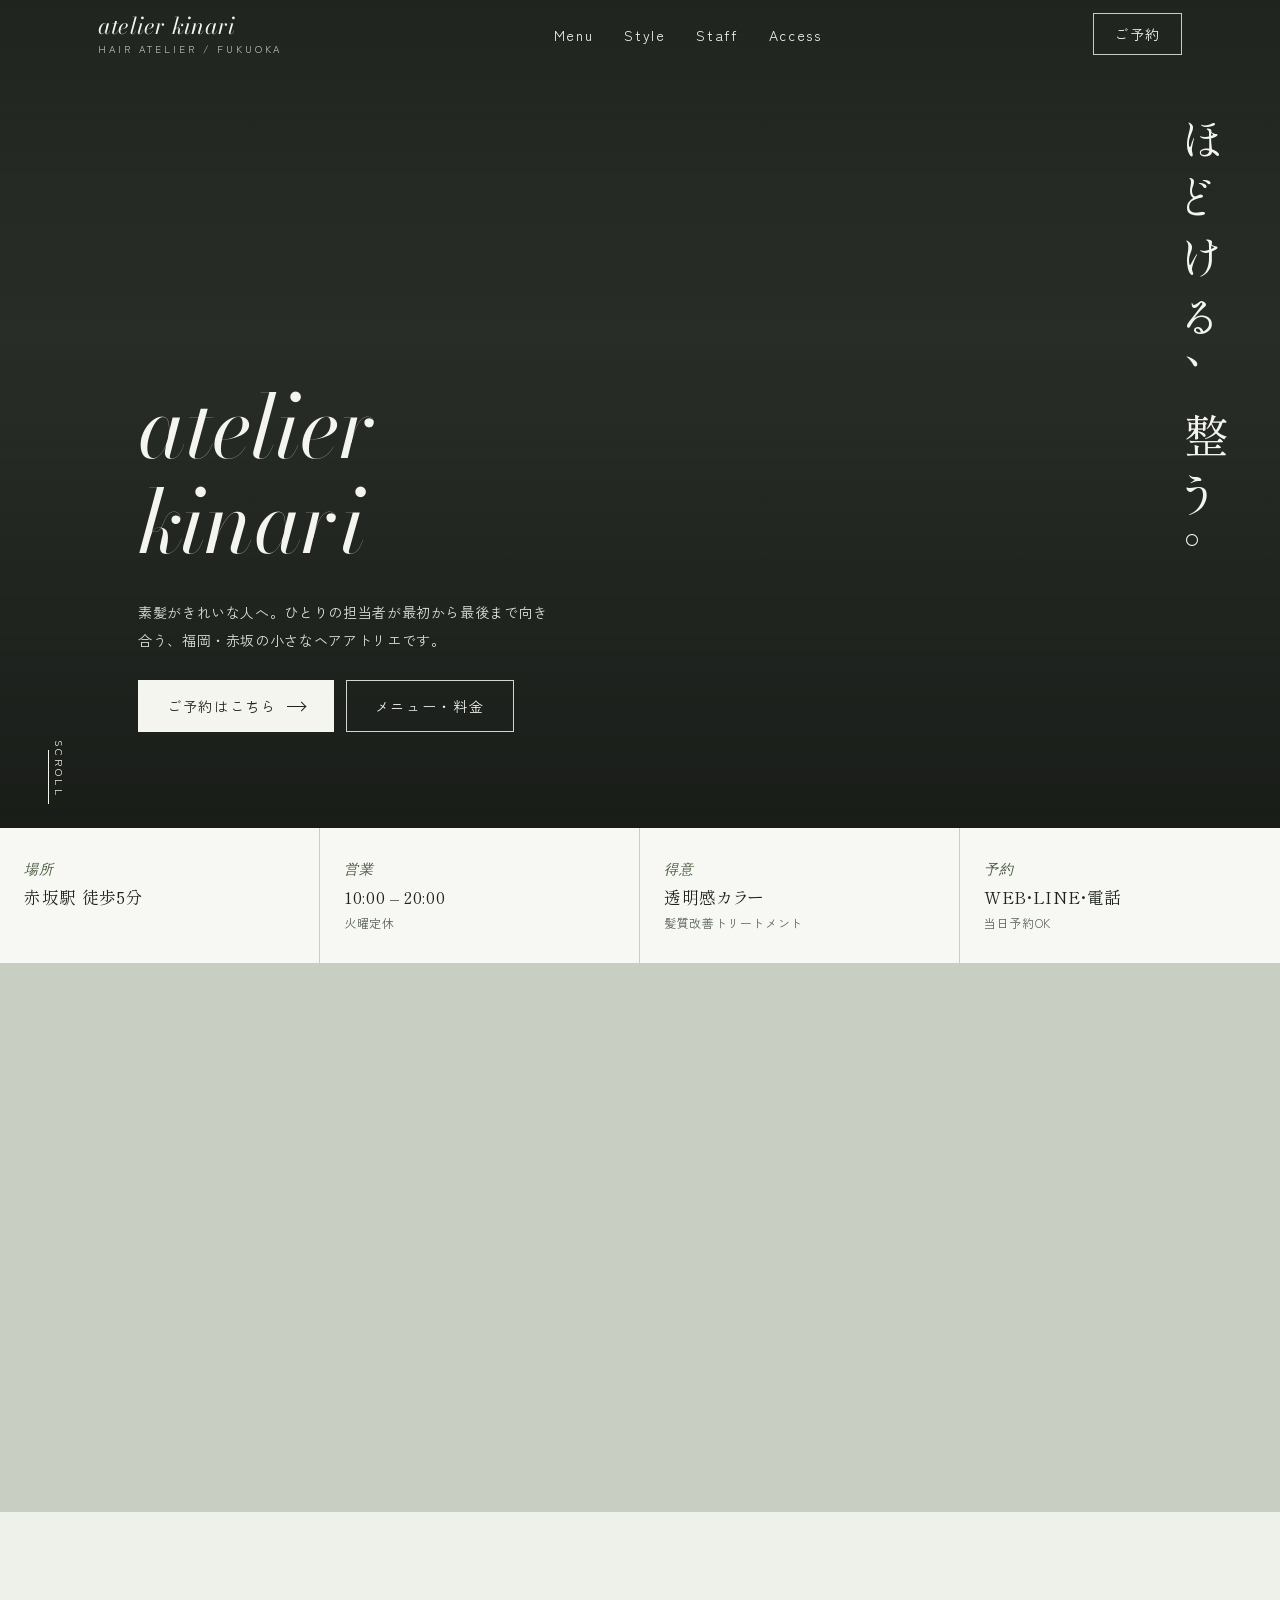
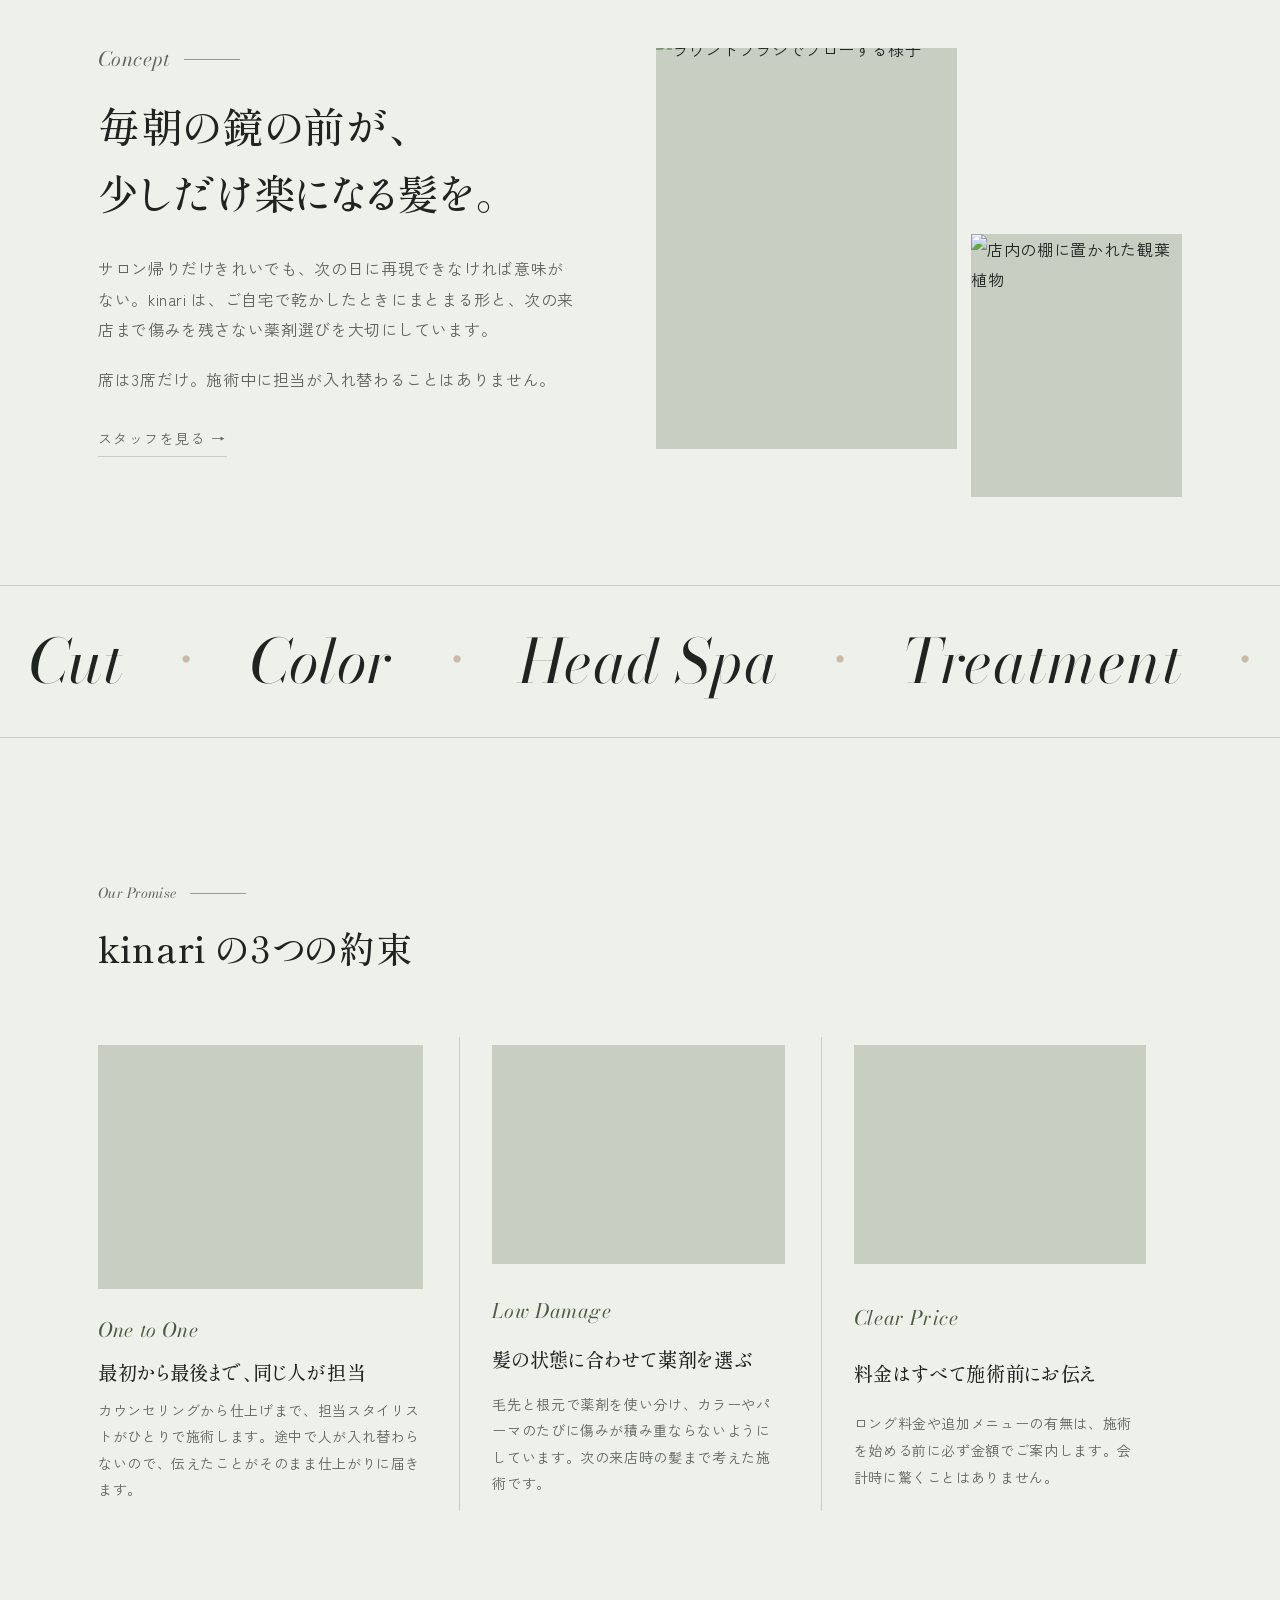
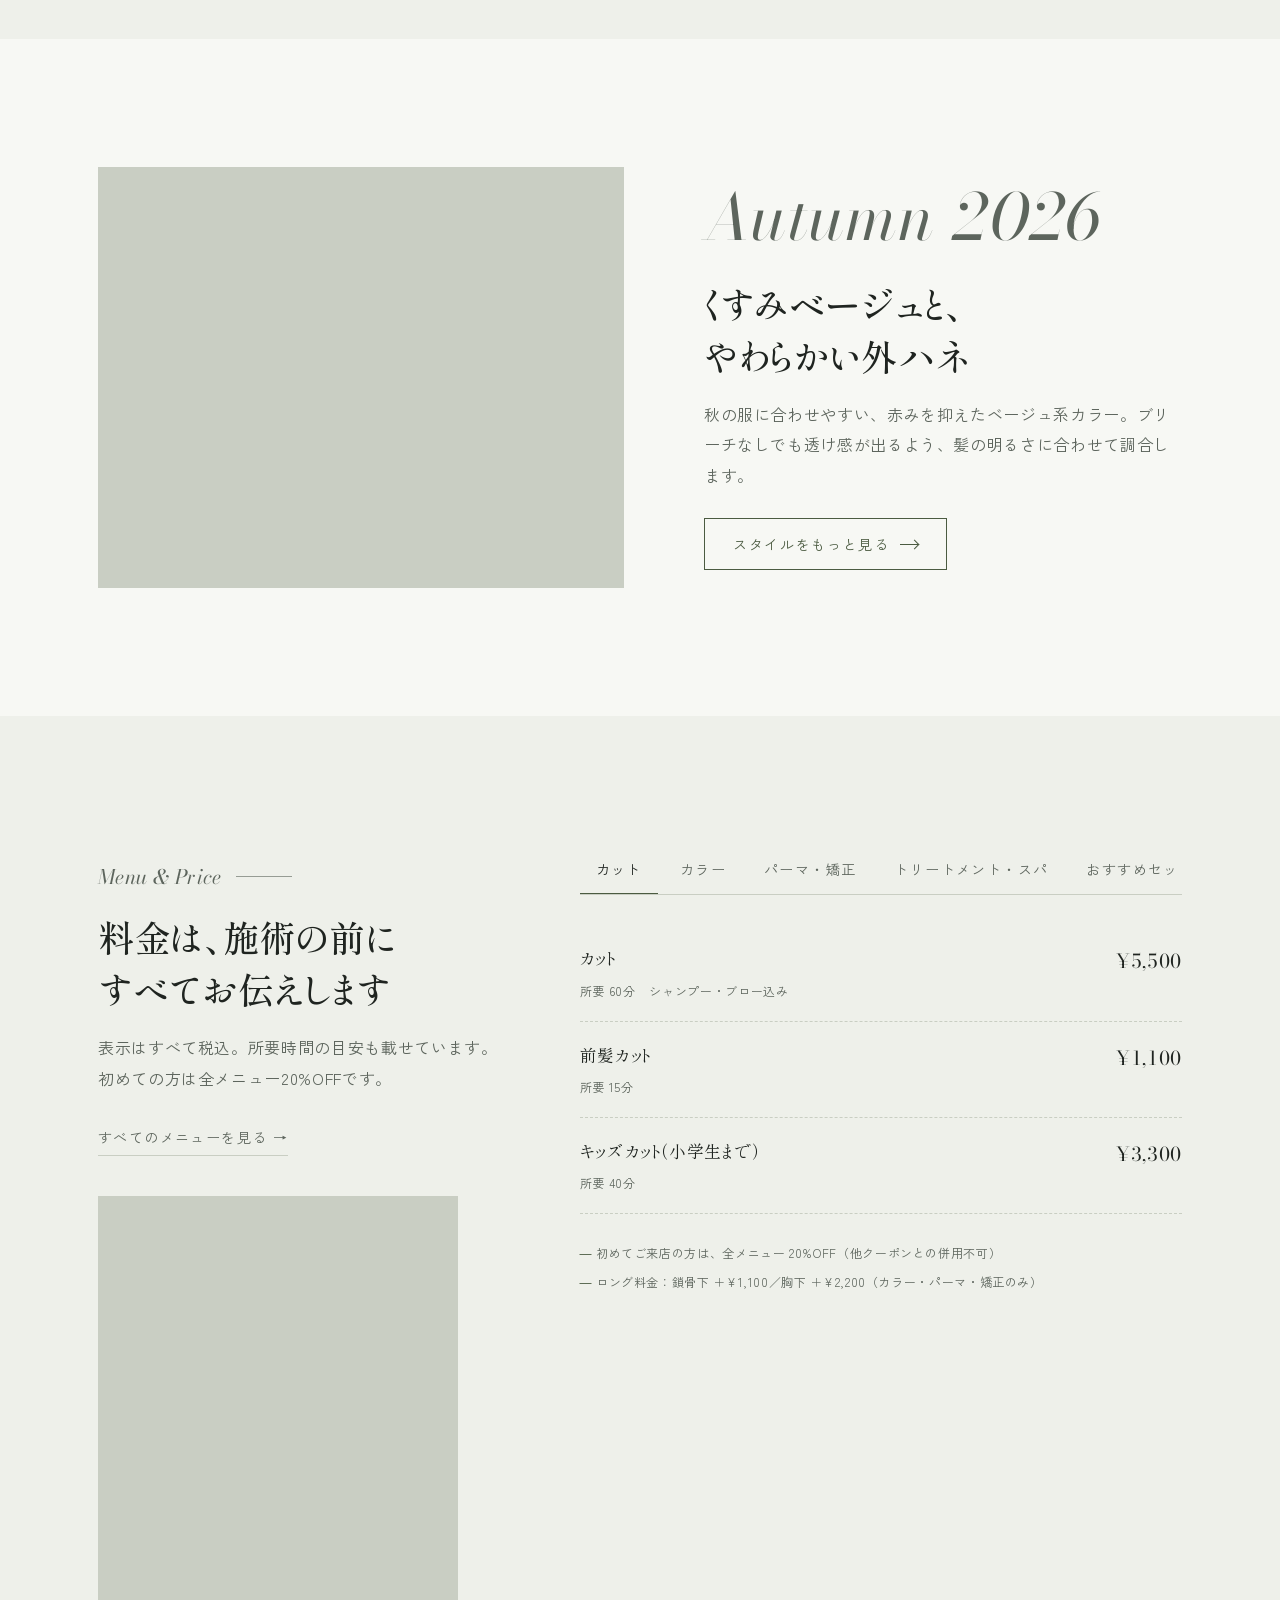
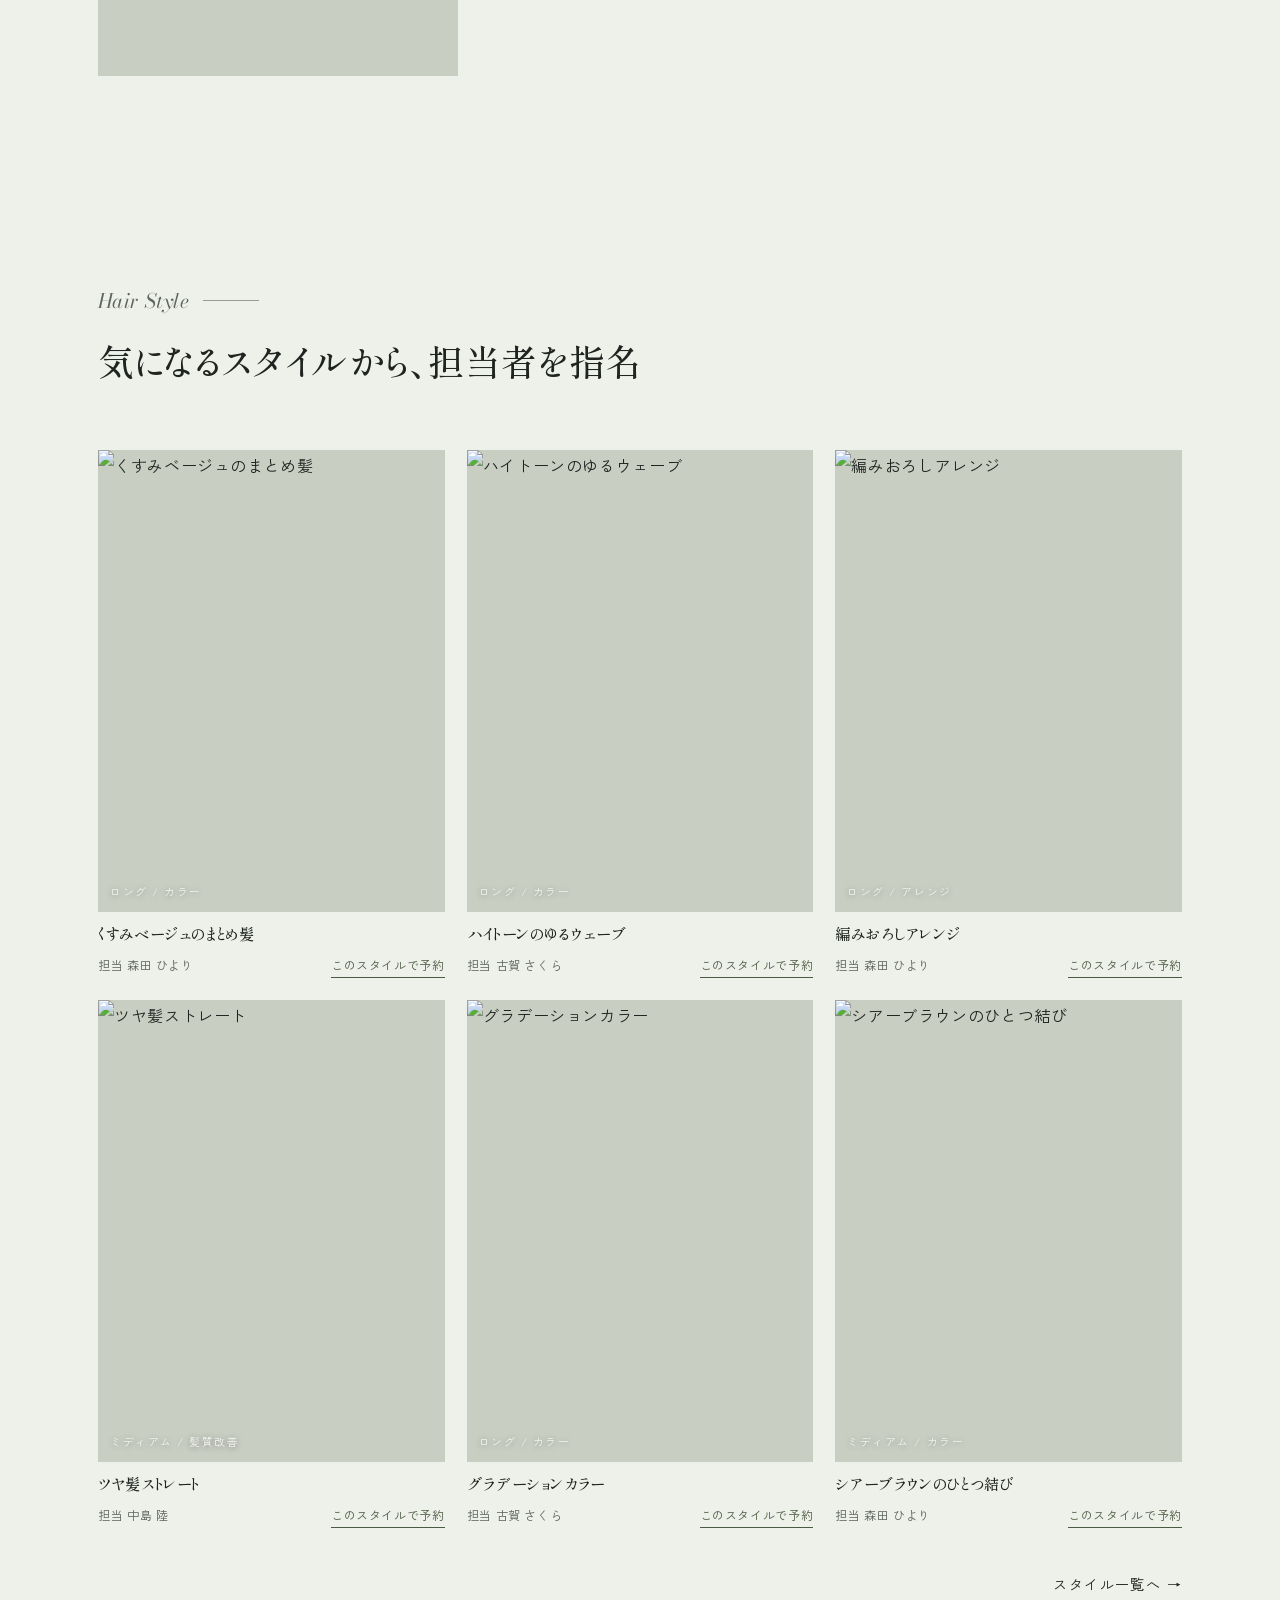
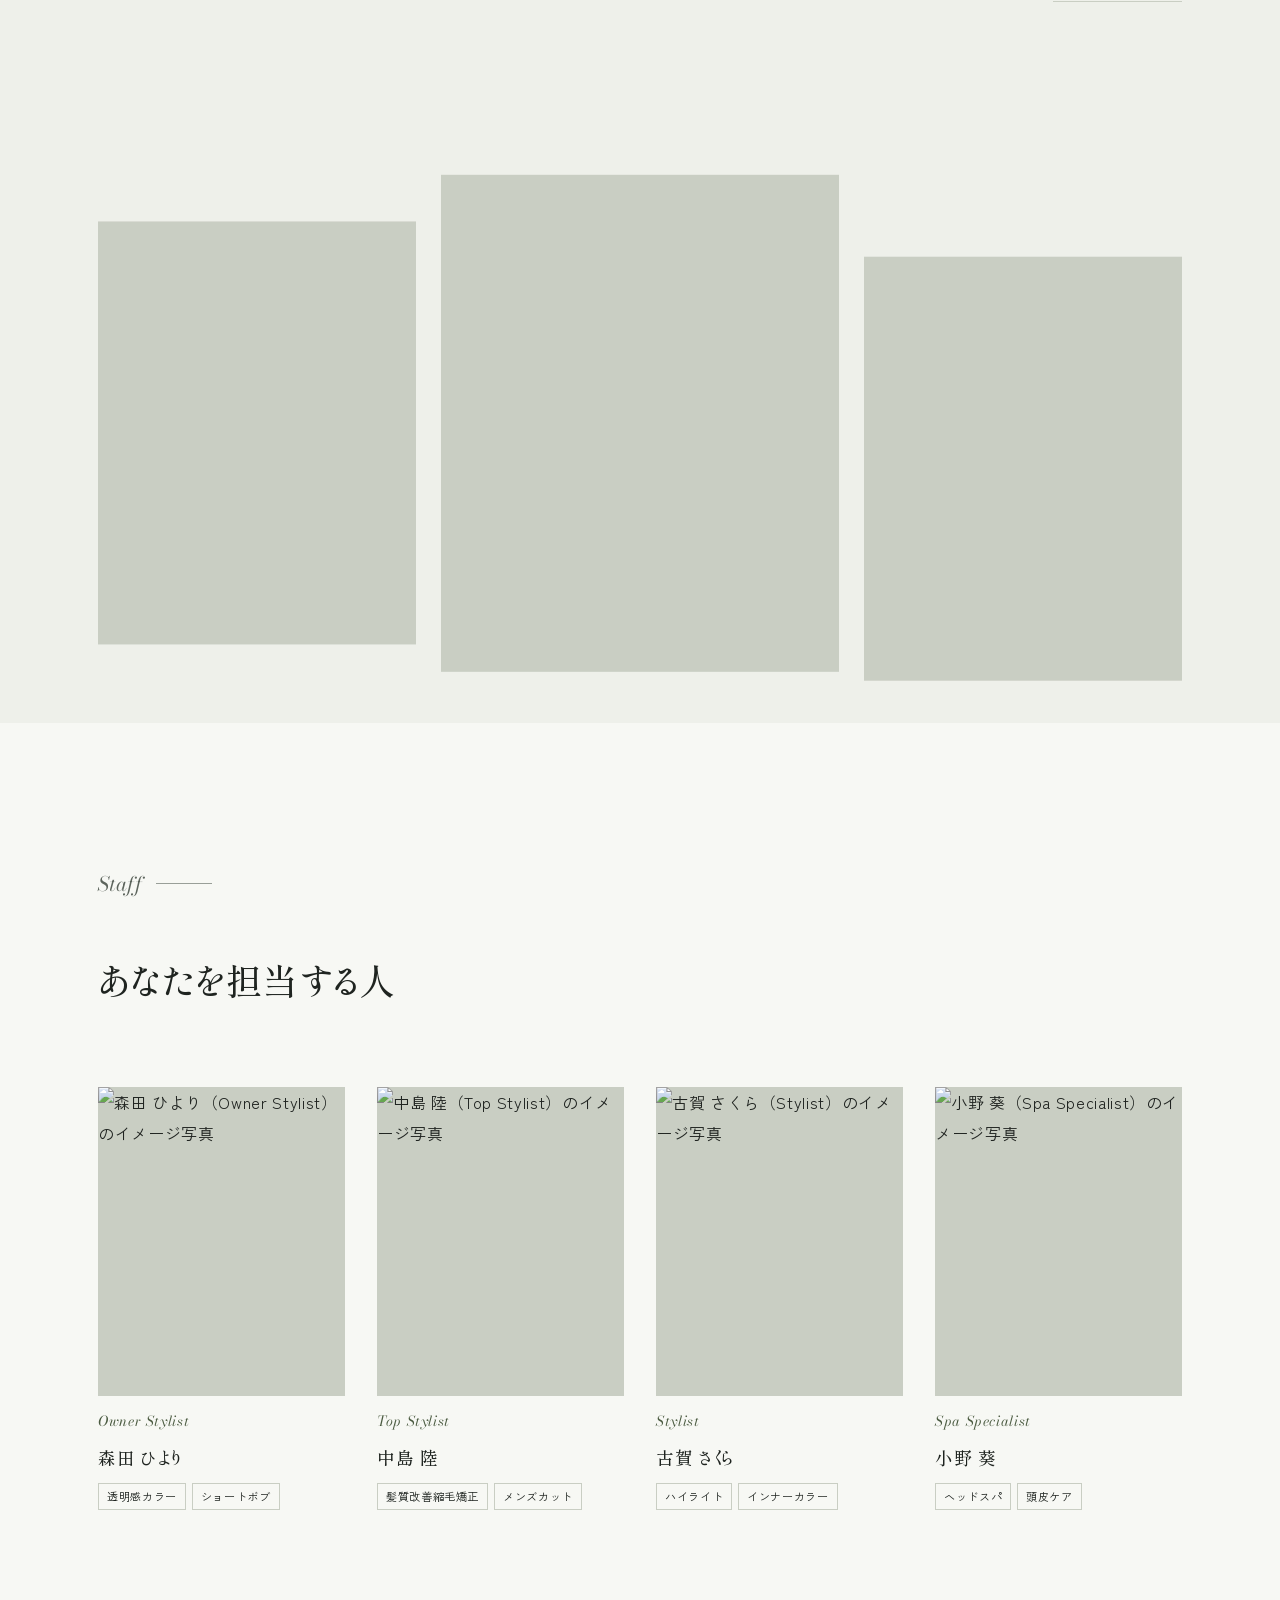
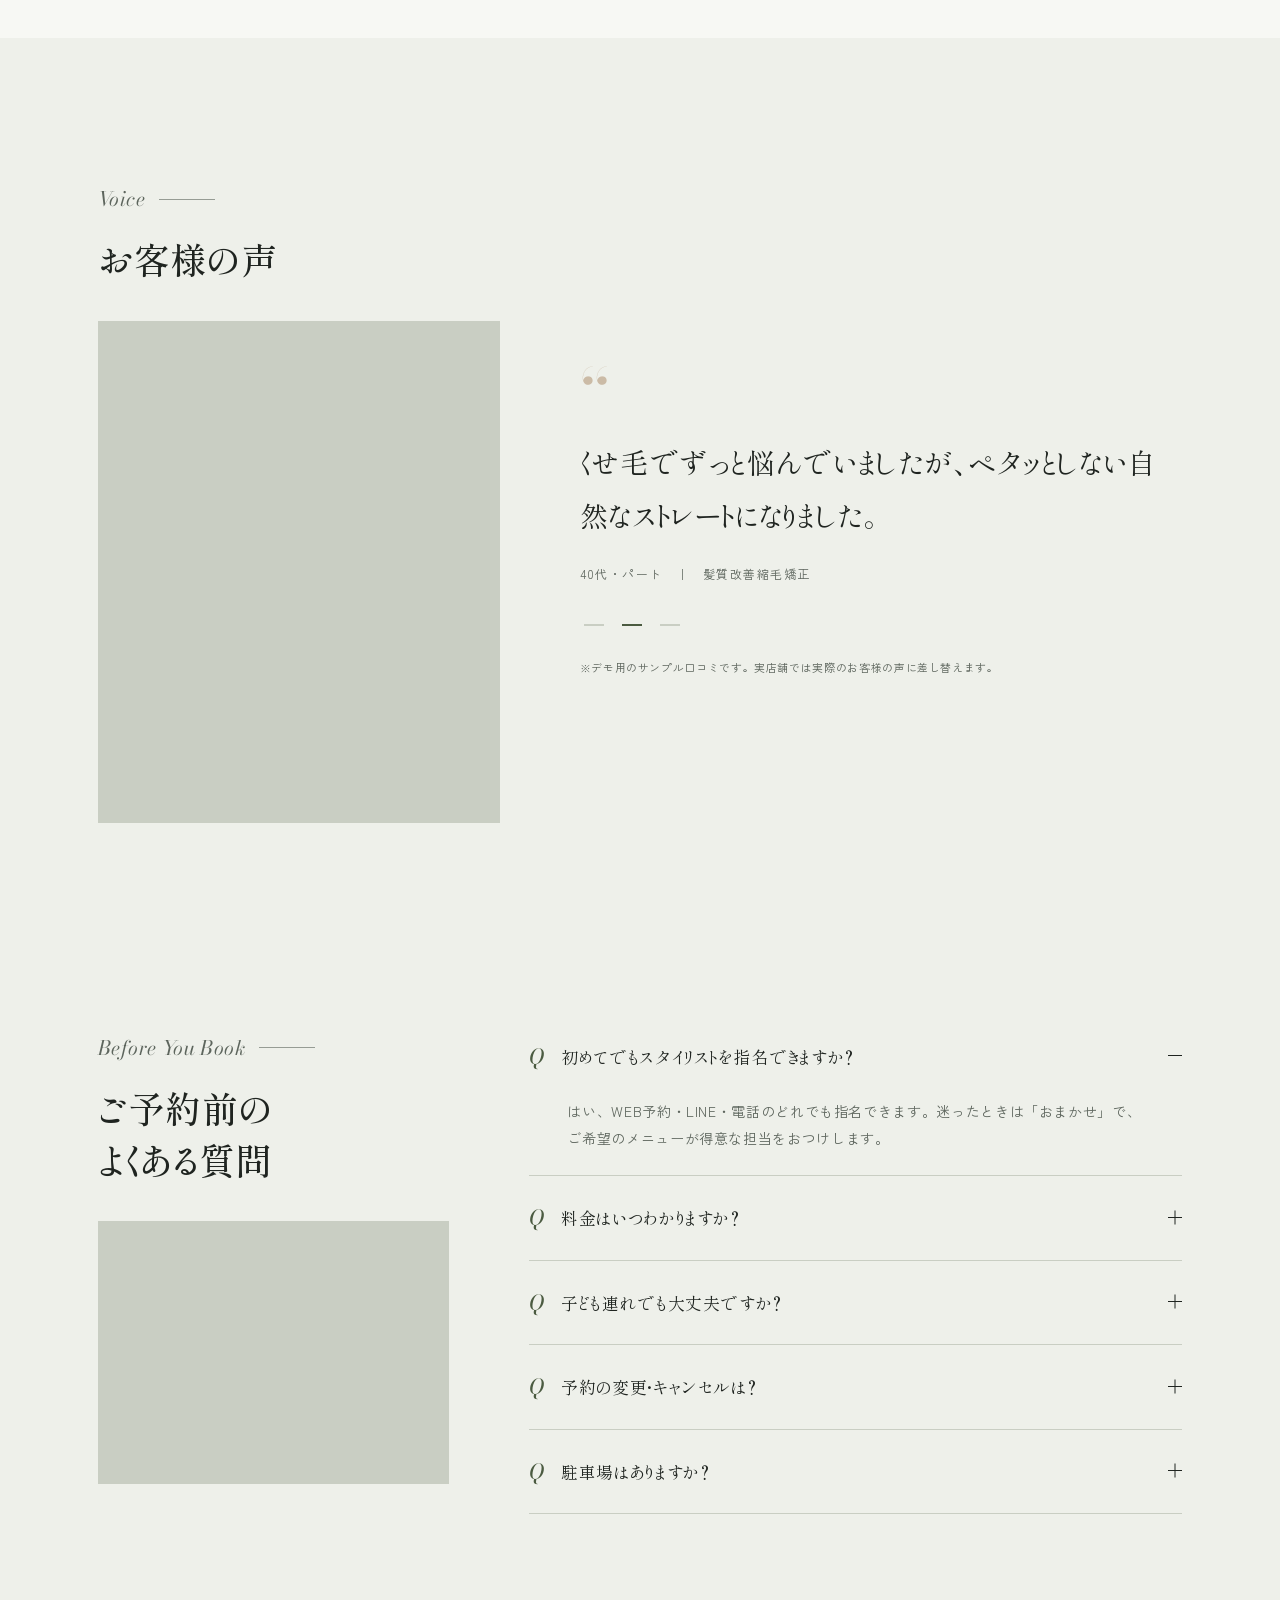
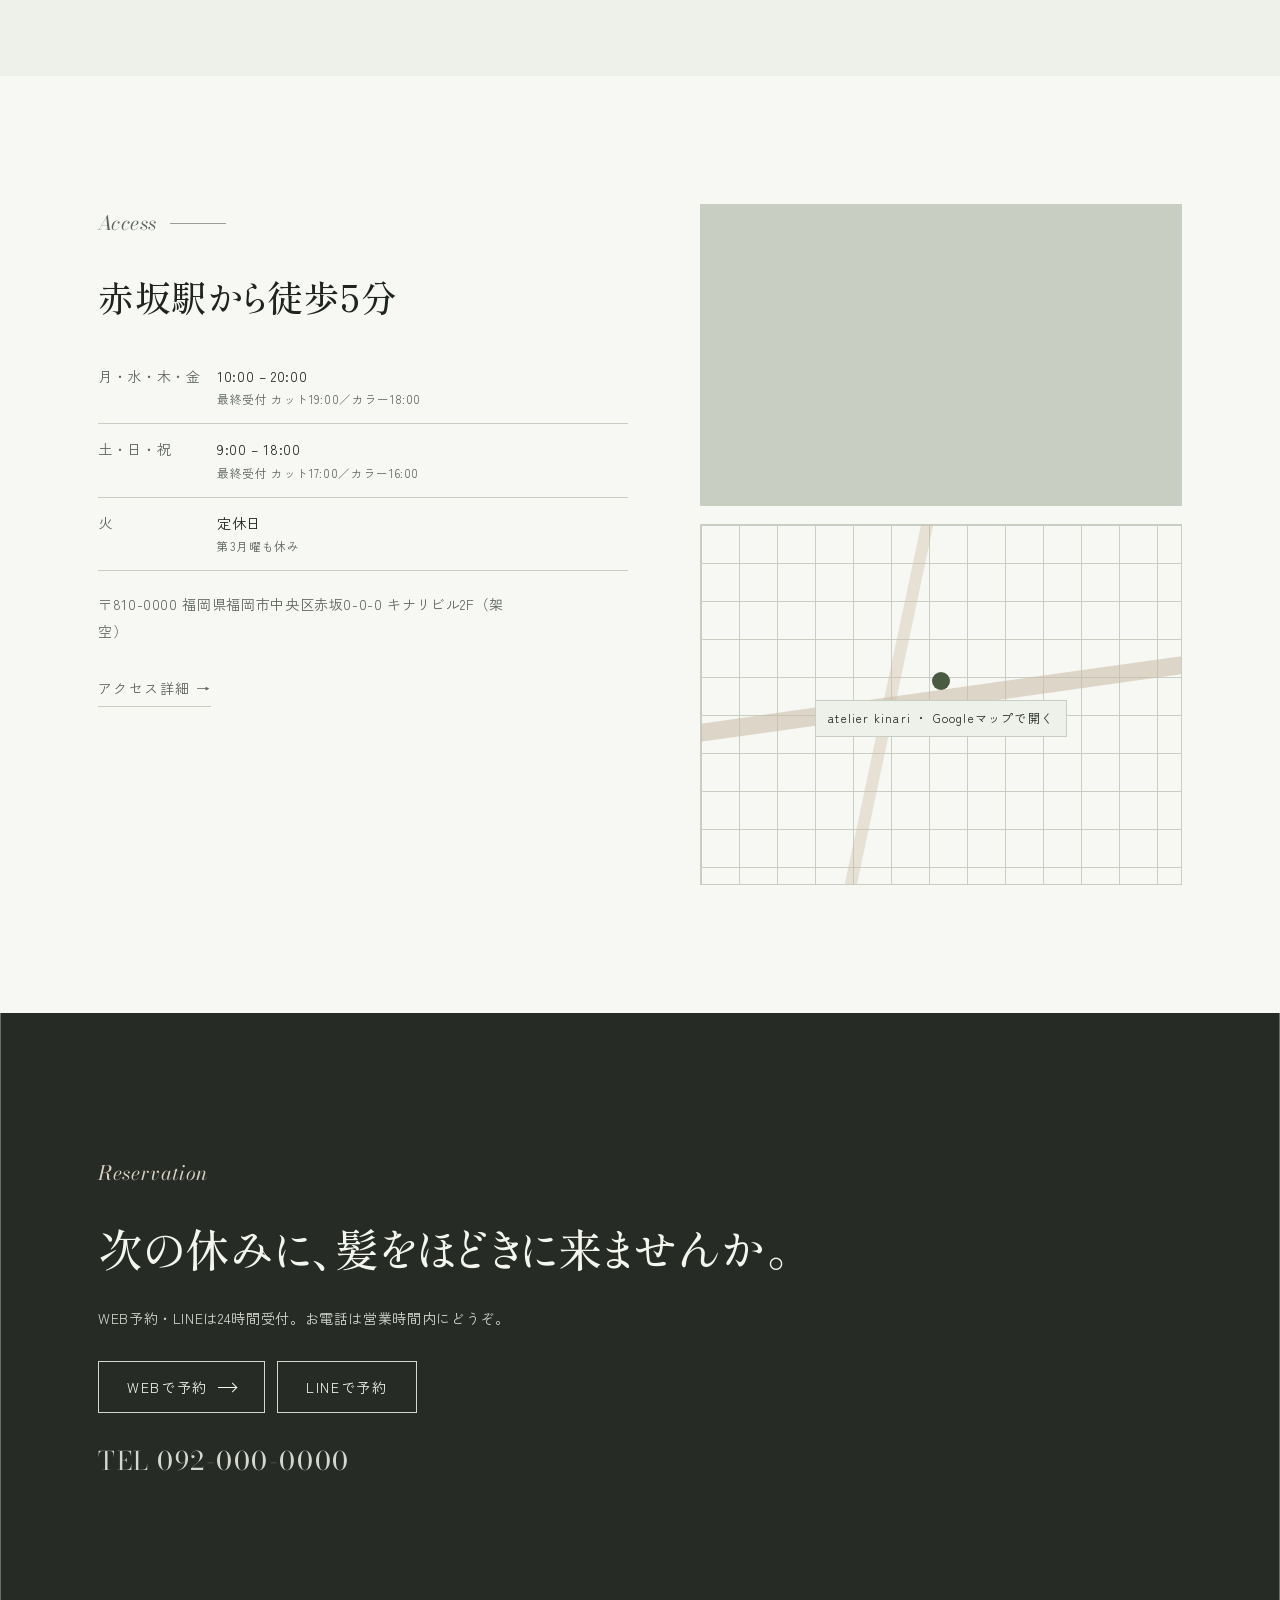
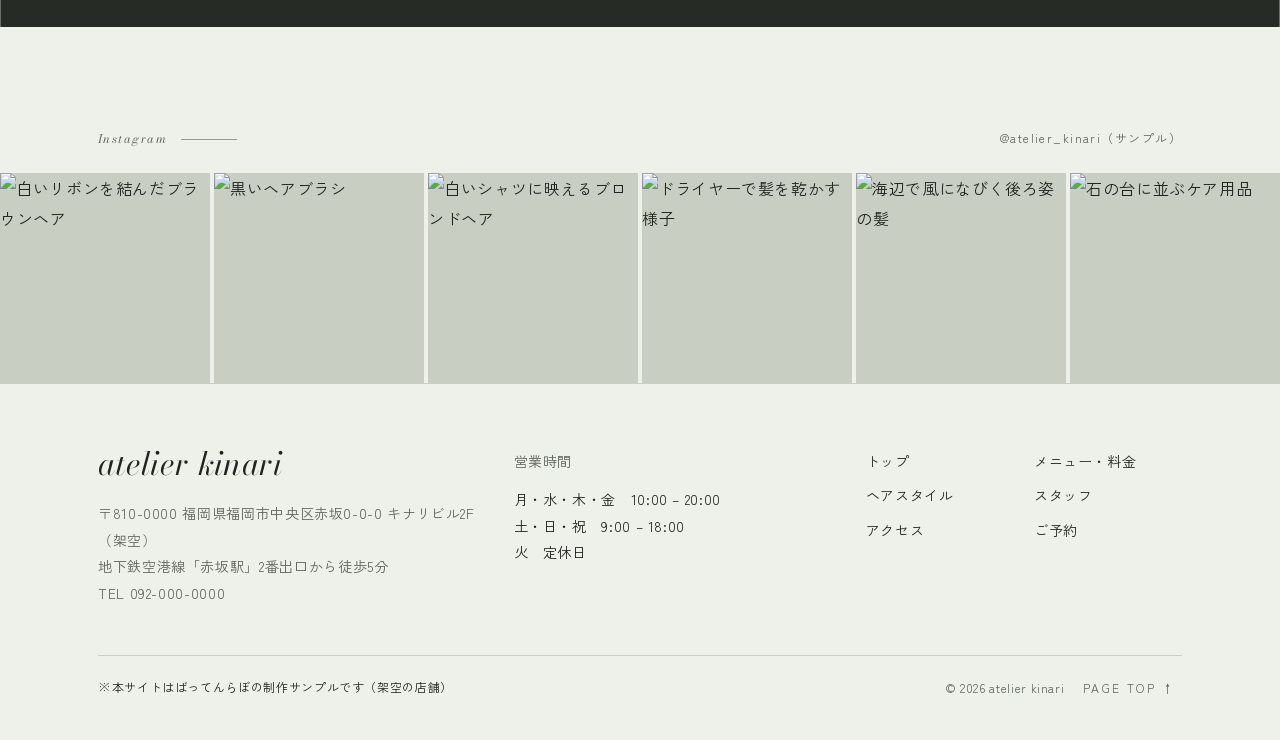
==== index.html @ d48e7269 "Reveal photos with a gentle fade and rise as they enter the viewport" ====
<!doctype html>
<html lang="ja">
<head>
<meta charset="utf-8">
<meta name="viewport" content="width=device-width, initial-scale=1, viewport-fit=cover">
<title>atelier kinari｜福岡・赤坂の美容室</title>
<meta name="description" content="福岡市中央区・赤坂駅徒歩5分の美容室 atelier kinari。透明感カラーと髪質改善が得意な、マンツーマン施術のヘアアトリエです。">
<meta property="og:type" content="website">
<meta property="og:title" content="atelier kinari｜福岡・赤坂の美容室">
<meta property="og:description" content="透明感カラーと髪質改善が得意な、マンツーマン施術のヘアアトリエ。">
<meta property="og:image" content="./assets/img/ogp.png">
<meta name="twitter:card" content="summary_large_image">
<meta name="theme-color" content="#eef0ea">
<link rel="icon" href="./assets/img/favicon.svg" type="image/svg+xml">
<link rel="preconnect" href="https://fonts.googleapis.com">
<link rel="preconnect" href="https://fonts.gstatic.com" crossorigin>
<link rel="preconnect" href="https://images.unsplash.com">
<link rel="stylesheet" href="https://fonts.googleapis.com/css2?family=Bodoni+Moda:ital,opsz,wght@0,6..96,400;1,6..96,400&family=Shippori+Mincho:wght@500&family=Zen+Kaku+Gothic+New:wght@400;500&display=swap">
<link rel="preload" as="image" href="https://images.unsplash.com/photo-1633681117690-262b94a01378?auto=format&fit=crop&w=1800&q=70" imagesrcset="https://images.unsplash.com/photo-1633681117690-262b94a01378?auto=format&fit=crop&w=800&q=70 800w, https://images.unsplash.com/photo-1633681117690-262b94a01378?auto=format&fit=crop&w=1400&q=70 1400w, https://images.unsplash.com/photo-1633681117690-262b94a01378?auto=format&fit=crop&w=1800&q=70 1800w" imagesizes="100vw" fetchpriority="high">
<link rel="stylesheet" href="./assets/css/style.css?v=20261012-scroll3">
</head>
<body data-page="home">

<main id="main">

  <!-- ===== HERO ===== -->
  <section class="hero" aria-label="メインビジュアル">
    <div class="hero__media">
      <img src="https://images.unsplash.com/photo-1633681117690-262b94a01378?auto=format&fit=crop&w=1800&q=70"
           srcset="https://images.unsplash.com/photo-1633681117690-262b94a01378?auto=format&fit=crop&w=800&q=70 800w, https://images.unsplash.com/photo-1633681117690-262b94a01378?auto=format&fit=crop&w=1400&q=70 1400w, https://images.unsplash.com/photo-1633681117690-262b94a01378?auto=format&fit=crop&w=1800&q=70 1800w"
           sizes="100vw" alt="やわらかな光が入るサロンの店内" width="1800" height="1200" fetchpriority="high">
    </div>
    <p class="hero__vertical" aria-hidden="true">ほどける、整う。</p>
    <div class="wrap hero__in">
      <h1 class="hero__title">
        <span class="mask"><span>atelier</span></span>
        <span class="mask"><span>kinari</span></span>
        <span class="skip">ほどける、整う。福岡・赤坂の美容室 atelier kinari</span>
      </h1>
      <p class="hero__lead" data-bind="lead">素髪がきれいな人へ。</p>
      <div class="hero__btns">
        <a class="btn btn--fill" href="./reserve.html">ご予約はこちら<span class="arrow"></span></a>
        <a class="btn" href="./menu.html">メニュー・料金</a>
      </div>
    </div>
    <span class="hero__scroll" aria-hidden="true">SCROLL</span>
  </section>

  <!-- ===== 4点サマリー ===== -->
  <section class="summary" aria-label="お店の基本情報" data-render="summary"></section>

  <!-- ===== 全幅の店内写真 ===== -->
  <div data-render="photo" data-key="photos.interiorWide" data-ar="21/9" class="wide-photo" data-parallax data-sizes="100vw"></div>

  <!-- ===== CONCEPT ===== -->
  <section class="section">
    <div class="wrap concept__grid">
      <div class="concept__text" data-reveal>
        <p class="eyebrow">Concept</p>
        <h2>毎朝の鏡の前が、<br>少しだけ楽になる髪を。</h2>
        <p>サロン帰りだけきれいでも、次の日に再現できなければ意味がない。kinari は、ご自宅で乾かしたときにまとまる形と、次の来店まで傷みを残さない薬剤選びを大切にしています。</p>
        <p>席は3席だけ。施術中に担当が入れ替わることはありません。</p>
        <p style="margin-top:28px"><a class="link-more" href="./staff.html">スタッフを見る →</a></p>
      </div>
      <div class="concept__imgs">
        <figure class="ph" data-clip data-parallax style="--ar:3/4">
          <img src="https://images.unsplash.com/photo-1580618672591-eb180b1a973f?auto=format&fit=crop&w=900&q=70" alt="ラウンドブラシでブローする様子" width="900" height="1200" loading="lazy" decoding="async">
        </figure>
        <figure class="ph" data-clip style="--ar:4/5;--d:.15s">
          <img src="https://images.unsplash.com/photo-1600948835780-9c4a8b55cf50?auto=format&fit=crop&w=700&q=70" alt="店内の棚に置かれた観葉植物" width="700" height="875" loading="lazy" decoding="async">
        </figure>
      </div>
    </div>
  </section>

  <!-- ===== MARQUEE ===== -->
  <div class="marquee" aria-hidden="true">
    <div class="marquee__track">
      <span>Cut<i>·</i></span><span>Color<i>·</i></span><span>Head Spa<i>·</i></span><span>Treatment<i>·</i></span><span>Straight<i>·</i></span>
      <span>Cut<i>·</i></span><span>Color<i>·</i></span><span>Head Spa<i>·</i></span><span>Treatment<i>·</i></span><span>Straight<i>·</i></span>
    </div>
  </div>

  <!-- ===== 3つのこだわり ===== -->
  <section class="section values">
    <div class="wrap">
      <div class="sec-head" data-reveal>
        <p class="eyebrow">Our Promise</p>
        <h2 class="h2">kinari の3つの約束</h2>
      </div>
      <div data-render="values"></div>
    </div>
  </section>

  <!-- ===== SEASON（季節ごとに site-data.js で差し替え） ===== -->
  <section class="section season">
    <div class="wrap" data-render="season"></div>
  </section>

  <!-- ===== MENU 抜粋 ===== -->
  <section class="section">
    <div class="wrap menu-top">
      <div class="sec-head" data-reveal>
        <p class="eyebrow">Menu &amp; Price</p>
        <h2 class="h2">料金は、施術の前に<br>すべてお伝えします</h2>
        <p>表示はすべて税込。所要時間の目安も載せています。初めての方は全メニュー20%OFFです。</p>
        <p style="margin-top:24px"><a class="link-more" href="./menu.html">すべてのメニューを見る →</a></p>
        <div data-render="photo" data-key="photos.menuSide" data-ar="3/4" class="menu-side" data-sizes="(min-width: 900px) 360px, 100vw"></div>
      </div>
      <div data-render="menuTabs" data-reveal></div>
    </div>
  </section>

  <!-- ===== STYLE ===== -->
  <section class="section" style="padding-top:0">
    <div class="wrap">
      <div class="sec-head" data-reveal>
        <p class="eyebrow">Hair Style</p>
        <h2 class="h2">気になるスタイルから、担当者を指名</h2>
      </div>
      <div data-render="gallery" data-limit="6"></div>
      <p style="margin-top:40px;text-align:right"><a class="link-more" href="./gallery.html">スタイル一覧へ →</a></p>
    </div>
  </section>

  <!-- ===== フォトストリップ ===== -->
  <div class="wrap">
    <div class="strip" data-render="strip" aria-label="店内と施術の様子"></div>
  </div>

  <!-- ===== STAFF ===== -->
  <section class="section season">
    <div class="wrap">
      <div class="sec-head" data-reveal>
        <p class="eyebrow">Staff</p>
        <h2 class="h2">あなたを担当する人</h2>
      </div>
      <div class="staff-grid" data-render="staffCards"></div>
    </div>
  </section>

  <!-- ===== VOICE ===== -->
  <section class="section">
    <div class="wrap review-hero">
      <div class="sec-head" data-reveal>
        <p class="eyebrow">Voice</p>
        <h2 class="h2">お客様の声</h2>
        <div data-render="photo" data-key="photos.review" data-ar="4/5" class="side-photo" data-sizes="(min-width: 900px) 420px, 100vw"></div>
      </div>
      <div data-render="reviews" data-reveal></div>
    </div>
  </section>

  <!-- ===== FAQ ===== -->
  <section class="section" style="padding-top:0">
    <div class="wrap faq-grid">
      <div class="sec-head" data-reveal>
        <p class="eyebrow">Before You Book</p>
        <h2 class="h2">ご予約前の<br>よくある質問</h2>
        <div data-render="photo" data-key="photos.faq" data-ar="4/3" class="side-photo" data-sizes="(min-width: 900px) 420px, 100vw"></div>
      </div>
      <div class="faq" data-render="faq"></div>
    </div>
  </section>

  <!-- ===== ACCESS ===== -->
  <section class="section season">
    <div class="wrap access-home">
      <div data-reveal>
        <p class="eyebrow">Access</p>
        <h2 class="h2" style="margin-bottom:28px">赤坂駅から徒歩5分</h2>
        <div data-render="hours"></div>
        <p style="margin-top:20px;font-size:.875rem;color:var(--muted)" data-bind="address"></p>
        <p style="margin-top:24px"><a class="link-more" href="./access.html">アクセス詳細 →</a></p>
      </div>
      <div>
        <div data-render="photo" data-key="photos.entrance" data-ar="16/10" class="entrance" data-sizes="(min-width: 900px) 45vw, 100vw"></div>
        <a class="map-card" data-href="map" target="_blank" rel="noopener" data-reveal aria-label="Googleマップで場所を開く">
          <span class="map-pin"><i></i><span>atelier kinari ・ Googleマップで開く</span></span>
        </a>
      </div>
    </div>
  </section>

  <!-- ===== CTA ===== -->
  <section class="cta-band">
    <div class="bg"><img src="https://images.unsplash.com/photo-1521590832167-7bcbfaa6381f?auto=format&fit=crop&w=1800&q=60" alt="" width="1800" height="1200" loading="lazy" decoding="async"></div>
    <div class="wrap" data-reveal>
      <p class="en">Reservation</p>
      <h2>次の休みに、髪をほどきに来ませんか。</h2>
      <p>WEB予約・LINEは24時間受付。お電話は営業時間内にどうぞ。</p>
      <div class="btns">
        <a class="btn" data-href="web" href="#reserve-web">WEBで予約<span class="arrow"></span></a>
        <a class="btn" data-href="line" href="#reserve-line">LINEで予約</a>
      </div>
      <p class="tel">TEL <span data-bind="tel"></span></p>
    </div>
  </section>

  <!-- ===== Instagram風グリッド ===== -->
  <section class="insta-sec" aria-label="Instagram">
    <div class="wrap insta-head">
      <p class="eyebrow">Instagram</p>
      <p>@atelier_kinari（サンプル）</p>
    </div>
    <div class="insta" data-render="insta"></div>
  </section>

</main>

<script src="./assets/js/site-data.js"></script>
<script src="./assets/js/main.js?v=20261012-scroll3"></script>
</body>
</html>
---- assets/css/style.css ----
/* =========================================================
   atelier kinari ― style.css
   Layout: 左右非対称のエディトリアル構成。縦書きのコピーと
           細い罫線、写真のクリップ表示で「静かな上質さ」を出す
   ★着せ替えは :root の数行を変更するだけ
   ========================================================= */
:root {
  /* Color */
  --bg: #eef0ea;          /* 霧がかった石の白 */
  --surface: #f7f8f4;     /* カード・帯 */
  --ink: #1f2420;         /* 本文 */
  --muted: #5d655d;       /* 補足 */
  --line: #c9cec3;        /* 罫線 */
  --accent: #4b5b41;      /* 苔色（ボタン・強調） */
  --accent-ink: #f4f5ef;  /* アクセント上の文字 */
  --clay: #cbbba6;        /* 差し色（ごく控えめ） */
  --shade: rgba(20, 24, 20, .45);

  /* Type */
  --f-latin: "Bodoni Moda", "Didot", "Times New Roman", serif;
  --f-head: "Shippori Mincho", "Hiragino Mincho ProN", "Yu Mincho", serif;
  --f-body: "Zen Kaku Gothic New", "Hiragino Sans", "Yu Gothic", "Noto Sans JP", sans-serif;

  /* Scale */
  --fs-xs: .75rem; --fs-sm: .875rem; --fs-md: 1rem; --fs-lg: 1.25rem;
  --fs-xl: clamp(1.5rem, 1.1rem + 1.6vw, 2.25rem);
  --fs-xxl: clamp(2.6rem, 1.6rem + 5vw, 5.5rem);

  /* Space */
  --gutter: clamp(16px, 4vw, 48px);
  --section: clamp(72px, 10vw, 140px);
  --maxw: 1180px;
  --radius: 2px;
  --ease: cubic-bezier(.22, .8, .2, 1);
  --header-h: 68px;
}
@media (prefers-color-scheme: dark) {
  :root:not([data-theme="light"]) {
    --bg: #161a17; --surface: #1d221e; --ink: #e8ebe3; --muted: #a3ab9f; --line: #343b34;
    --accent: #9fb38f; --accent-ink: #151914; --clay: #8a7a66; --shade: rgba(0,0,0,.55);
    color-scheme: dark;
  }
}
:root[data-theme="dark"] {
  --bg: #161a17; --surface: #1d221e; --ink: #e8ebe3; --muted: #a3ab9f; --line: #343b34;
  --accent: #9fb38f; --accent-ink: #151914; --clay: #8a7a66; --shade: rgba(0,0,0,.55);
  color-scheme: dark;
}

/* ---------- Base ---------- */
*, *::before, *::after { box-sizing: border-box; }
html { scroll-behavior: smooth; -webkit-text-size-adjust: 100%; }
body {
  margin: 0; background: var(--bg); color: var(--ink);
  font-family: var(--f-body); font-size: var(--fs-md); line-height: 1.9;
  letter-spacing: .04em; font-feature-settings: "palt";
  overflow-x: hidden;
}
img { display: block; max-width: 100%; height: auto; }
a { color: inherit; text-decoration: none; }
h1, h2, h3 { font-family: var(--f-head); font-weight: 500; line-height: 1.45; margin: 0; text-wrap: balance; }
p { margin: 0; }
ul { margin: 0; padding: 0; list-style: none; }
:focus-visible { outline: 2px solid var(--accent); outline-offset: 3px; }
.skip { position: absolute; left: -9999px; top: 8px; background: var(--accent); color: var(--accent-ink); padding: 8px 14px; z-index: 200; }
.skip:focus { left: 8px; }

.wrap { width: 100%; max-width: var(--maxw); margin-inline: auto; padding-inline: var(--gutter); }
.section { padding-block: var(--section); }
.num { font-variant-numeric: tabular-nums; }

/* 見出しの組み：欧文イタリック＋和文 */
.eyebrow {
  display: flex; align-items: center; gap: 14px;
  font-family: var(--f-latin); font-style: italic; font-size: var(--fs-lg);
  color: var(--accent); letter-spacing: .02em;
}
.eyebrow::after { content: ""; height: 1px; width: 56px; background: currentColor; opacity: .6; }
.h2 { font-size: var(--fs-xl); margin-top: 10px; }
.sec-head { display: grid; gap: 4px; margin-bottom: clamp(36px, 5vw, 64px); }
.sec-head p { color: var(--muted); max-width: 36em; margin-top: 14px; }

/* ---------- Buttons ---------- */
.btn {
  position: relative; display: inline-flex; align-items: center; justify-content: center; gap: 10px;
  min-height: 52px; padding: 0 28px; border: 1px solid var(--accent);
  font-size: var(--fs-sm); letter-spacing: .12em; color: var(--accent);
  overflow: hidden; isolation: isolate; transition: color .45s var(--ease);
}
.btn::before {
  content: ""; position: absolute; inset: 0; background: var(--accent); z-index: -1;
  transform: scaleX(0); transform-origin: right; transition: transform .45s var(--ease);
}
.btn:hover { color: var(--accent-ink); }
.btn:hover::before { transform: scaleX(1); transform-origin: left; }
.btn--fill { background: var(--accent); color: var(--accent-ink); }
.btn--fill::before { background: var(--ink); }
.btn--fill:hover { color: var(--bg); }
.btn .arrow { width: 18px; height: 1px; background: currentColor; position: relative; transition: width .3s var(--ease); }
.btn .arrow::after { content: ""; position: absolute; right: 0; top: -3px; width: 7px; height: 7px; border-top: 1px solid currentColor; border-right: 1px solid currentColor; transform: rotate(45deg); }
.btn:hover .arrow { width: 26px; }
.link-more { display: inline-flex; gap: 10px; align-items: center; font-size: var(--fs-sm); letter-spacing: .1em; border-bottom: 1px solid var(--line); padding-bottom: 4px; transition: border-color .3s, gap .3s var(--ease); }
.link-more:hover { border-color: var(--accent); gap: 16px; }

/* ---------- Opening（初回のみ） ---------- */
.opening {
  position: fixed; inset: 0; z-index: 300; display: grid; place-items: center;
  background: var(--bg); pointer-events: none;
  animation: openingOut .75s var(--ease) .65s forwards;
}
.opening__logo { font-family: var(--f-latin); font-style: italic; font-size: clamp(1.8rem, 5vw, 3rem); color: var(--ink); overflow: hidden; }
.opening__logo span { display: inline-block; transform: translateY(110%); animation: rise .6s var(--ease) .05s forwards; }
.opening__line { width: 0; height: 1px; background: var(--accent); margin: 14px auto 0; animation: lineGrow .65s var(--ease) .15s forwards; }
@keyframes openingOut { to { clip-path: inset(0 0 100% 0); visibility: hidden; } }
@keyframes rise { to { transform: translateY(0); } }
@keyframes lineGrow { to { width: 120px; } }

/* ---------- Header ---------- */
.header {
  position: fixed; top: 0; left: 0; right: 0; z-index: 100;
  padding-top: env(safe-area-inset-top, 0px);
  transition: transform .5s var(--ease), background-color .4s, box-shadow .4s;
}
.header__in { height: var(--header-h); display: flex; align-items: center; justify-content: space-between; gap: 20px; }
.logo { font-family: var(--f-latin); font-style: italic; font-size: 1.45rem; letter-spacing: .01em; line-height: 1; }
.logo small { display: block; font-family: var(--f-body); font-style: normal; font-size: .62rem; letter-spacing: .3em; color: var(--muted); margin-top: 6px; }
.header.is-solid { background: color-mix(in srgb, var(--bg) 92%, transparent); backdrop-filter: blur(10px); box-shadow: 0 1px 0 var(--line); }
.header.is-hidden { transform: translateY(-100%); }
.header.on-hero:not(.is-solid) { color: #f4f5ef; }
.header.on-hero:not(.is-solid) .logo small { color: rgba(244,245,239,.8); }
.gnav { display: none; }
.gnav ul { display: flex; gap: clamp(18px, 2.4vw, 34px); }
.gnav a { position: relative; font-size: var(--fs-sm); letter-spacing: .12em; padding-block: 6px; }
.gnav a::after { content: ""; position: absolute; left: 0; right: 0; bottom: 0; height: 1px; background: currentColor; transform: scaleX(0); transform-origin: right; transition: transform .35s var(--ease); }
.gnav a:hover::after, .gnav a[aria-current="page"]::after { transform: scaleX(1); transform-origin: left; }
.header__cta { display: none; min-height: 42px; padding: 0 20px; }
.header.on-hero:not(.is-solid) .header__cta { border-color: rgba(244,245,239,.8); color: #f4f5ef; }
.menu-btn { width: 44px; height: 44px; display: grid; place-items: center; background: none; border: 0; color: inherit; cursor: pointer; }
.menu-btn span { display: block; width: 24px; height: 1px; background: currentColor; position: relative; transition: background .3s; }
.menu-btn span::before, .menu-btn span::after { content: ""; position: absolute; left: 0; width: 24px; height: 1px; background: currentColor; transition: transform .4s var(--ease); }
.menu-btn span::before { top: -7px; } .menu-btn span::after { top: 7px; }
.menu-open .menu-btn span { background: transparent; }
.menu-open .menu-btn span::before { transform: translateY(7px) rotate(45deg); }
.menu-open .menu-btn span::after { transform: translateY(-7px) rotate(-45deg); }
@media (min-width: 960px) {
  .gnav, .header__cta { display: inline-flex; }
  .menu-btn { display: none; }
}

/* スマホ用ドロワー */
.drawer {
  position: fixed; inset: 0; z-index: 90; background: var(--surface); color: var(--ink);
  padding: calc(var(--header-h) + 32px + env(safe-area-inset-top, 0px)) var(--gutter) 40px;
  display: grid; align-content: start; gap: 28px;
  clip-path: circle(0 at calc(100% - 38px) 34px); visibility: hidden;
  transition: clip-path .7s var(--ease), visibility 0s .7s;
}
.menu-open .drawer { clip-path: circle(150% at calc(100% - 38px) 34px); visibility: visible; transition: clip-path .8s var(--ease); }
.menu-open .header { color: var(--ink) !important; }
.drawer a.d-link { display: flex; justify-content: space-between; align-items: baseline; padding-block: 12px; border-bottom: 1px solid var(--line); opacity: 0; transform: translateY(14px); transition: opacity .5s, transform .5s var(--ease); }
.drawer a.d-link em { font-family: var(--f-latin); font-size: 1.6rem; }
.drawer a.d-link span { font-size: var(--fs-xs); color: var(--muted); letter-spacing: .14em; }
.menu-open .drawer a.d-link { opacity: 1; transform: none; }
.drawer__info { font-size: var(--fs-sm); color: var(--muted); }

/* ---------- 追従予約バー（スマホ） ---------- */
.fixed-cta {
  position: fixed; left: 0; right: 0; bottom: 0; z-index: 80;
  display: grid; grid-template-columns: 1fr 1fr 1.4fr;
  padding-bottom: env(safe-area-inset-bottom, 0px);
  background: var(--surface); border-top: 1px solid var(--line);
  transform: translateY(110%); transition: transform .5s var(--ease);
}
.fixed-cta.is-show { transform: none; }
.fixed-cta a { display: grid; place-items: center; min-height: 58px; font-size: var(--fs-xs); letter-spacing: .1em; border-right: 1px solid var(--line); }
.fixed-cta a:last-child { background: var(--accent); color: var(--accent-ink); border: 0; font-size: var(--fs-sm); }
@media (min-width: 960px) { .fixed-cta { display: none; } }

/* ---------- Hero ---------- */
.hero { position: relative; color: #f4f5ef; min-height: clamp(560px, 92svh, 900px); display: grid; overflow: hidden; background: #2a2f29; }
.hero__media { position: absolute; inset: 0; }
.hero__media img { width: 100%; height: 100%; object-fit: cover; transform: scale(1.12); animation: heroZoom 12s var(--ease) .3s forwards; }
.hero__media::after { content: ""; position: absolute; inset: 0; background: linear-gradient(180deg, rgba(15,18,15,.35) 0%, rgba(15,18,15,.05) 40%, rgba(15,18,15,.6) 100%); }
@keyframes heroZoom { to { transform: scale(1); } }
.hero__in { position: relative; display: grid; align-content: end; gap: 26px; padding-block: calc(var(--header-h) + 60px) clamp(56px, 8vw, 96px); }
.hero__vertical {
  position: absolute; right: var(--gutter); top: calc(var(--header-h) + 48px);
  writing-mode: vertical-rl; font-family: var(--f-head); font-size: clamp(1.6rem, 1rem + 2.4vw, 2.8rem);
  letter-spacing: .32em; line-height: 1.2;
}
.hero__vertical .ch { display: inline-block; opacity: 0; transform: translateY(-18px); filter: blur(6px); animation: chIn .7s var(--ease) forwards; }
@keyframes chIn { to { opacity: 1; transform: none; filter: blur(0); } }
.hero__title { font-family: var(--f-latin); font-style: italic; font-weight: 400; font-size: var(--fs-xxl); line-height: 1; letter-spacing: -.01em; }
.hero__title .mask { display: block; overflow: hidden; padding-bottom: .08em; }
.hero__title .mask > span { display: inline-block; transform: translateY(105%); animation: rise .85s var(--ease) forwards; }
.hero__lead { max-width: 30em; font-size: var(--fs-sm); line-height: 2; color: rgba(244,245,239,.9); opacity: 0; animation: fadeUp .7s var(--ease) .25s forwards; }
.hero__btns { display: flex; flex-wrap: wrap; gap: 12px; opacity: 0; animation: fadeUp .7s var(--ease) .35s forwards; }
.hero__btns .btn { border-color: rgba(244,245,239,.85); color: #f4f5ef; }
.hero__btns .btn::before { background: #f4f5ef; }
.hero__btns .btn:hover { color: #1f2420; }
.hero__btns .btn--fill { background: #f4f5ef; color: #1f2420; border-color: #f4f5ef; }
.hero__btns .btn--fill::before { background: var(--accent); }
.hero__btns .btn--fill:hover { color: #f4f5ef; }
.hero__scroll { position: absolute; left: var(--gutter); bottom: 24px; font-size: .65rem; letter-spacing: .3em; writing-mode: vertical-rl; display: none; }
.hero__scroll::after { content: ""; display: block; width: 1px; height: 54px; margin: 10px auto 0; background: linear-gradient(currentColor 50%, transparent 50%); background-size: 1px 200%; animation: scrollLine 2s linear infinite; }
@keyframes scrollLine { from { background-position: 0 -100%; } to { background-position: 0 100%; } }
@keyframes fadeUp { from { opacity: 0; transform: translateY(16px); } to { opacity: 1; transform: none; } }
@media (min-width: 960px) { .hero__scroll { display: block; } .hero__in { padding-left: calc(var(--gutter) + 40px); } }

/* ---------- 4点サマリー ---------- */
.summary { background: var(--surface); border-bottom: 1px solid var(--line); }
.summary ul { display: grid; grid-template-columns: repeat(2, minmax(0, 1fr)); }
.summary li { padding: 22px 16px; border-right: 1px solid var(--line); border-bottom: 1px solid var(--line); display: grid; gap: 2px; align-content: start; }
.summary li:nth-child(2n) { border-right: 0; }
.summary .k { font-family: var(--f-latin); font-style: italic; color: var(--accent); font-size: var(--fs-sm); }
.summary .v { font-family: var(--f-head); font-size: 1.05rem; line-height: 1.5; }
.summary .s { font-size: var(--fs-xs); color: var(--muted); }
@media (min-width: 760px) {
  .summary ul { grid-template-columns: repeat(4, minmax(0, 1fr)); }
  .summary li { border-bottom: 0; padding: 28px 24px; }
  .summary li:nth-child(2n) { border-right: 1px solid var(--line); }
  .summary li:last-child { border-right: 0; }
}

/* ---------- Concept ---------- */
.concept__grid { display: grid; gap: 40px; align-items: center; }
.concept__text h2 { font-size: clamp(1.6rem, 1.1rem + 2vw, 2.6rem); line-height: 1.6; margin-block: 14px 28px; }
.concept__text p + p { margin-top: 1.2em; }
.concept__text p { color: var(--muted); max-width: 32em; }
.concept__imgs { position: relative; display: grid; grid-template-columns: 1fr .7fr; gap: 14px; align-items: end; }
.concept__imgs figure:last-child { margin-bottom: -48px; }
@media (min-width: 900px) { .concept__grid { grid-template-columns: 1fr 1.1fr; gap: 80px; } }

/* 写真の共通：クリップで現れる */
.ph { position: relative; margin: 0; overflow: hidden; background: var(--line); aspect-ratio: var(--ar, 4/5); max-width: 100%; }
.ph img { width: 100%; height: 100%; object-fit: cover; transition: transform 1.2s var(--ease); }
.ph[data-parallax] img { height: 118%; margin-top: -9%; }
.ph figcaption { position: absolute; left: 12px; bottom: 10px; font-size: .68rem; letter-spacing: .14em; color: #f4f5ef; text-shadow: 0 1px 6px rgba(0,0,0,.4); }

/* ---------- Marquee ---------- */
.marquee { overflow: hidden; border-block: 1px solid var(--line); padding-block: 18px; }
.marquee__track { display: flex; width: max-content; animation: marquee 38s linear infinite; }
.marquee__track span { font-family: var(--f-latin); font-style: italic; font-size: clamp(2rem, 1.4rem + 3vw, 4rem); padding-inline: 28px; white-space: nowrap; color: var(--ink); }
.marquee__track span i { font-style: normal; color: var(--clay); padding-left: 56px; }
@keyframes marquee { to { transform: translateX(-50%); } }

/* ---------- Values ---------- */
.values ol { list-style: none; margin: 0; padding: 0; display: grid; gap: 0; border-top: 1px solid var(--line); }
.values li { display: grid; gap: 10px; padding-block: 32px; border-bottom: 1px solid var(--line); }
.values .en { font-family: var(--f-latin); font-style: italic; color: var(--accent); font-size: var(--fs-lg); }
.values h3 { font-size: 1.2rem; }
.values p { color: var(--muted); font-size: var(--fs-sm); max-width: 38em; }
@media (min-width: 900px) {
  .values ol { grid-template-columns: repeat(3, minmax(0, 1fr)); border-top: 0; }
  .values li { padding: 8px 36px 8px 0; border-bottom: 0; border-left: 1px solid var(--line); padding-left: 32px; }
  .values li:first-child { border-left: 0; padding-left: 0; }
}

/* ---------- Season ---------- */
.season { background: var(--surface); }
.season__grid { display: grid; gap: 36px; align-items: center; }
.season__label { font-family: var(--f-latin); font-style: italic; font-size: clamp(2.4rem, 1.6rem + 3vw, 4rem); color: var(--clay); line-height: 1; }
.season h2 { font-size: var(--fs-xl); margin-block: 18px; }
.season p { color: var(--muted); max-width: 30em; margin-bottom: 28px; }
@media (min-width: 900px) { .season__grid { grid-template-columns: 1.1fr 1fr; gap: 80px; } .season__grid .ph { order: -1; } }

/* ---------- Menu ---------- */
.tabs { display: flex; gap: 6px; overflow-x: auto; border-bottom: 1px solid var(--line); margin-bottom: 30px; position: relative; scrollbar-width: none; }
.tabs::-webkit-scrollbar { display: none; }
.tab { flex: none; background: none; border: 0; color: var(--muted); padding: 12px 16px; font: inherit; font-size: var(--fs-sm); letter-spacing: .1em; cursor: pointer; transition: color .3s; }
.tab[aria-selected="true"] { color: var(--ink); }
.tabs__bar { position: absolute; bottom: -1px; height: 2px; background: var(--accent); transition: transform .5s var(--ease), width .5s var(--ease); left: 0; }
.price-list { display: grid; }
.price-row { display: grid; grid-template-columns: minmax(0, 1fr) auto; column-gap: 16px; padding-block: 18px; border-bottom: 1px dashed var(--line); }
.price-row .nm { font-family: var(--f-head); font-size: 1.05rem; }
.price-row .pr { font-family: var(--f-latin); font-size: 1.2rem; white-space: nowrap; font-variant-numeric: tabular-nums; }
.price-row .meta { grid-column: 1 / -1; font-size: var(--fs-xs); color: var(--muted); display: flex; gap: 14px; flex-wrap: wrap; }
.price-row .meta .time::before { content: "所要 "; }
.panel[hidden] { display: none; }
.panel.is-in .price-row { animation: fadeUp .6s var(--ease) both; }
.notes { margin-top: 28px; display: grid; gap: 6px; font-size: var(--fs-xs); color: var(--muted); }
.notes li::before { content: "― "; color: var(--accent); }
.menu-top { display: grid; gap: 40px; }
@media (min-width: 900px) { .menu-top { grid-template-columns: .8fr 1.2fr; gap: 80px; } }
.menu-cat { margin-bottom: 56px; scroll-margin-top: calc(var(--header-h) + 24px); }
.menu-cat h2 { display: flex; align-items: baseline; gap: 16px; font-size: 1.4rem; padding-bottom: 12px; border-bottom: 1px solid var(--ink); }
.menu-cat h2 em { font-family: var(--f-latin); color: var(--accent); font-size: 1.8rem; }
.jump { display: flex; flex-wrap: wrap; gap: 8px; margin-bottom: 48px; }
.jump a { border: 1px solid var(--line); padding: 8px 16px; font-size: var(--fs-xs); letter-spacing: .1em; transition: background .3s, color .3s; }
.jump a:hover { background: var(--accent); color: var(--accent-ink); border-color: var(--accent); }

/* ---------- Style gallery ---------- */
.styles-grid { display: grid; grid-template-columns: repeat(2, minmax(0, 1fr)); gap: 14px; }
@media (min-width: 760px) { .styles-grid { grid-template-columns: repeat(3, minmax(0, 1fr)); gap: 22px; } }
@media (min-width: 1080px) { .styles-grid.is-4 { grid-template-columns: repeat(4, minmax(0, 1fr)); } }
.style-card { display: grid; gap: 10px; transition: opacity .45s var(--ease), transform .45s var(--ease); }
.style-card .ph { --ar: 3/4; }
.style-card:hover .ph img { transform: scale(1.06); }
.style-card h3 { font-size: .95rem; }
.style-card .by { font-size: var(--fs-xs); color: var(--muted); display: flex; justify-content: space-between; gap: 8px; flex-wrap: wrap; }
.style-card .by a { color: var(--accent); border-bottom: 1px solid currentColor; }
.style-card.is-out { opacity: 0; transform: scale(.96); }
.style-card[hidden] { display: none; }
.filters { display: flex; flex-wrap: wrap; gap: 10px 22px; margin-bottom: 34px; }
.filters fieldset { border: 0; padding: 0; margin: 0; display: flex; flex-wrap: wrap; gap: 8px; align-items: center; }
.filters legend { font-size: var(--fs-xs); color: var(--muted); letter-spacing: .14em; float: left; margin-right: 6px; }
.chip { border: 1px solid var(--line); background: none; color: var(--ink); font: inherit; font-size: var(--fs-xs); letter-spacing: .08em; padding: 7px 14px; border-radius: 99px; cursor: pointer; transition: background .3s, color .3s, border-color .3s; }
.chip[aria-pressed="true"] { background: var(--ink); color: var(--bg); border-color: var(--ink); }

/* ---------- Staff ---------- */
.staff-grid { display: grid; grid-template-columns: repeat(2, minmax(0, 1fr)); gap: 28px 16px; }
@media (min-width: 900px) { .staff-grid { grid-template-columns: repeat(4, minmax(0, 1fr)); gap: 32px; } }
.staff-card { display: grid; gap: 12px; align-content: start; }
.staff-card .ph { --ar: 4/5; }
.staff-card .ph img { filter: grayscale(.25); }
.staff-card:hover .ph img { transform: scale(1.05); filter: none; }
.staff-card .role { font-family: var(--f-latin); font-style: italic; color: var(--accent); font-size: var(--fs-sm); }
.staff-card h3 { font-size: 1.1rem; line-height: 1.4; }
.staff-card .tags { display: flex; flex-wrap: wrap; gap: 6px; }
.staff-card .tags li { font-size: .7rem; border: 1px solid var(--line); padding: 2px 8px; }
.staff-detail { display: grid; gap: 30px; padding-block: 56px; border-bottom: 1px solid var(--line); scroll-margin-top: calc(var(--header-h) + 16px); }
.staff-detail .ph { --ar: 4/5; max-width: 420px; }
.staff-detail h2 { font-size: var(--fs-xl); }
.staff-detail .en { font-family: var(--f-latin); font-style: italic; color: var(--accent); }
.staff-detail p.msg { color: var(--muted); max-width: 32em; margin-block: 18px 22px; }
.staff-detail dl { display: grid; grid-template-columns: auto 1fr; gap: 6px 18px; font-size: var(--fs-sm); margin: 0 0 26px; }
.staff-detail dt { color: var(--muted); }
.staff-detail dd { margin: 0; }
.staff-detail .mini { display: grid; grid-template-columns: repeat(3, minmax(0, 1fr)); gap: 8px; margin-top: 26px; }
.staff-detail .mini .ph { --ar: 1/1; }
@media (min-width: 900px) { .staff-detail { grid-template-columns: 380px 1fr; gap: 64px; align-items: start; } }

/* ---------- Reviews ---------- */
.review-hero { display: grid; gap: 30px; align-items: center; }
.review-hero blockquote { margin: 0; font-family: var(--f-head); font-size: clamp(1.25rem, 1rem + 1.2vw, 1.75rem); line-height: 1.9; }
.review-hero blockquote::before { content: "“"; display: block; font-family: var(--f-latin); font-size: 4.5rem; line-height: .6; color: var(--clay); margin-bottom: 18px; }
.review-hero cite { display: block; margin-top: 20px; font-style: normal; font-size: var(--fs-xs); color: var(--muted); letter-spacing: .12em; }
.review-dots { display: flex; gap: 10px; margin-top: 26px; }
.review-dots button { width: 28px; height: 28px; border: 0; background: none; cursor: pointer; position: relative; padding: 0; }
.review-dots button::before { content: ""; position: absolute; left: 4px; right: 4px; top: 13px; height: 2px; background: var(--line); transition: background .3s; }
.review-dots button[aria-current="true"]::before { background: var(--accent); }
.review-quote { transition: opacity .5s var(--ease), transform .5s var(--ease); }
.review-quote.is-swap { opacity: 0; transform: translateY(10px); }
.sample-note { font-size: .68rem; color: var(--muted); margin-top: 18px; }
@media (min-width: 900px) { .review-hero { grid-template-columns: .8fr 1.2fr; gap: 80px; } }

/* ---------- FAQ ---------- */
.faq details { border-bottom: 1px solid var(--line); }
.faq summary { list-style: none; cursor: pointer; display: grid; grid-template-columns: auto minmax(0, 1fr) auto; gap: 16px; align-items: baseline; padding-block: 22px; font-family: var(--f-head); font-size: 1.05rem; }
.faq summary::-webkit-details-marker { display: none; }
.faq summary .q { font-family: var(--f-latin); font-style: italic; color: var(--accent); font-size: 1.3rem; }
.faq summary .pm { width: 14px; height: 14px; position: relative; align-self: center; }
.faq summary .pm::before, .faq summary .pm::after { content: ""; position: absolute; left: 0; top: 6px; width: 14px; height: 1px; background: currentColor; transition: transform .4s var(--ease); }
.faq summary .pm::after { transform: rotate(90deg); }
.faq details[open] summary .pm::after { transform: rotate(0); }
.faq .ans { padding: 0 0 24px 38px; color: var(--muted); font-size: var(--fs-sm); max-width: 44em; }
.faq details[open] .ans { animation: fadeUp .5s var(--ease); }
.faq-grid { display: grid; gap: 30px; }
@media (min-width: 900px) { .faq-grid { grid-template-columns: .7fr 1.3fr; gap: 80px; } }

/* ---------- Access ---------- */
.access-grid { display: grid; gap: 40px; }
@media (min-width: 900px) { .access-grid { grid-template-columns: 1fr 1fr; gap: 72px; } }
.info-dl { display: grid; grid-template-columns: 6.5em minmax(0, 1fr); margin: 0; border-top: 1px solid var(--line); font-size: var(--fs-sm); }
.info-dl dt, .info-dl dd { padding-block: 16px; border-bottom: 1px solid var(--line); margin: 0; }
.info-dl dt { color: var(--muted); letter-spacing: .1em; }
.hours { width: 100%; border-collapse: collapse; font-size: var(--fs-sm); font-variant-numeric: tabular-nums; }
.hours th, .hours td { text-align: left; padding: 12px 8px 12px 0; border-bottom: 1px solid var(--line); vertical-align: top; font-weight: 400; }
.hours th { width: 8.5em; color: var(--muted); }
.hours td small { display: block; color: var(--muted); font-size: .72rem; }
.map-card { position: relative; display: grid; place-items: center; aspect-ratio: 4/3; max-width: 100%; overflow: hidden; border: 1px solid var(--line); background:
  linear-gradient(var(--line) 1px, transparent 1px) 0 0 / 38px 38px,
  linear-gradient(90deg, var(--line) 1px, transparent 1px) 0 0 / 38px 38px, var(--surface); }
.map-card::before { content: ""; position: absolute; left: -10%; right: -10%; top: 46%; height: 18px; background: color-mix(in srgb, var(--clay) 55%, transparent); transform: rotate(-8deg); }
.map-card::after { content: ""; position: absolute; top: -10%; bottom: -10%; left: 38%; width: 12px; background: color-mix(in srgb, var(--clay) 40%, transparent); transform: rotate(12deg); }
.map-pin { position: relative; z-index: 1; display: grid; justify-items: center; gap: 10px; text-align: center; }
.map-pin i { width: 18px; height: 18px; border-radius: 50%; background: var(--accent); box-shadow: 0 0 0 0 color-mix(in srgb, var(--accent) 60%, transparent); animation: pulse 2.2s infinite; }
.map-pin span { background: var(--bg); padding: 6px 12px; font-size: var(--fs-xs); letter-spacing: .1em; border: 1px solid var(--line); }
@keyframes pulse { 70% { box-shadow: 0 0 0 18px transparent; } 100% { box-shadow: 0 0 0 0 transparent; } }
.access-home { display: grid; gap: 36px; }
@media (min-width: 900px) { .access-home { grid-template-columns: 1.1fr 1fr; gap: 72px; align-items: start; } }

/* ---------- CTA band ---------- */
.cta-band { position: relative; color: #f4f5ef; overflow: hidden; background: #262b25; }
.cta-band .bg { position: absolute; inset: -10% 0; }
.cta-band .bg img { width: 100%; height: 100%; object-fit: cover; opacity: .45; }
.cta-band .wrap { position: relative; padding-block: clamp(80px, 11vw, 150px); display: grid; gap: 24px; justify-items: start; }
.cta-band h2 { font-size: clamp(1.7rem, 1.2rem + 2.2vw, 2.8rem); }
.cta-band .en { font-family: var(--f-latin); font-style: italic; font-size: var(--fs-lg); color: #d9d0c2; }
.cta-band p { max-width: 32em; color: rgba(244,245,239,.85); font-size: var(--fs-sm); }
.cta-band .btns { display: flex; flex-wrap: wrap; gap: 12px; margin-top: 6px; }
.cta-band .btn { border-color: rgba(244,245,239,.85); color: #f4f5ef; }
.cta-band .btn::before { background: #f4f5ef; }
.cta-band .btn:hover { color: #1f2420; }
.cta-band .tel { font-family: var(--f-latin); font-size: 1.6rem; letter-spacing: .06em; user-select: all; }

/* ---------- Page header (下層) ---------- */
.page-hero { padding-block: calc(var(--header-h) + 72px) 56px; border-bottom: 1px solid var(--line); position: relative; overflow: hidden; }
.page-hero h1 { font-family: var(--f-latin); font-style: italic; font-weight: 400; font-size: clamp(3rem, 2rem + 5vw, 6rem); line-height: 1; }
.page-hero h1 .mask { display: inline-block; overflow: hidden; }
.page-hero h1 .mask > span { display: inline-block; transform: translateY(105%); animation: rise 1.1s var(--ease) .1s forwards; }
.page-hero p { font-family: var(--f-head); margin-top: 14px; opacity: 0; animation: fadeUp .9s var(--ease) .5s forwards; }
.page-hero .crumb { font-size: var(--fs-xs); color: var(--muted); margin-bottom: 26px; letter-spacing: .1em; }
.page-hero .crumb a { border-bottom: 1px solid var(--line); }

/* ---------- Reserve page ---------- */
.ways { display: grid; gap: 18px; }
@media (min-width: 900px) { .ways { grid-template-columns: repeat(3, minmax(0, 1fr)); } }
.way { border: 1px solid var(--line); padding: 30px 26px; display: grid; gap: 14px; align-content: start; background: var(--surface); transition: border-color .3s, transform .5s var(--ease); }
.way:hover { border-color: var(--accent); transform: translateY(-4px); }
.way .en { font-family: var(--f-latin); font-style: italic; font-size: 1.6rem; color: var(--accent); }
.way h2 { font-size: 1.15rem; }
.way p { font-size: var(--fs-sm); color: var(--muted); }
.way .big { font-family: var(--f-latin); font-size: 1.7rem; letter-spacing: .04em; user-select: all; }
.way .btn { justify-self: start; margin-top: 6px; }
.flow { counter-reset: step; display: grid; gap: 0; border-top: 1px solid var(--line); }
.flow li { counter-increment: step; display: grid; grid-template-columns: 3.2em minmax(0, 1fr); gap: 14px; padding-block: 22px; border-bottom: 1px solid var(--line); }
.flow li::before { content: counter(step, decimal-leading-zero); font-family: var(--f-latin); font-style: italic; font-size: 1.6rem; color: var(--accent); line-height: 1.2; }
.flow b { font-family: var(--f-head); font-weight: 500; display: block; }
.flow span { font-size: var(--fs-sm); color: var(--muted); }
.toast { position: fixed; left: 50%; bottom: calc(80px + env(safe-area-inset-bottom, 0px)); transform: translate(-50%, 20px); background: var(--ink); color: var(--bg); padding: 12px 20px; font-size: var(--fs-sm); opacity: 0; pointer-events: none; transition: opacity .4s, transform .4s var(--ease); z-index: 400; max-width: calc(100% - 32px); }
.toast.is-show { opacity: 1; transform: translate(-50%, 0); }

/* ---------- Footer ---------- */
.footer { border-top: 1px solid var(--line); padding-block: 64px calc(40px + 58px + env(safe-area-inset-bottom, 0px)); font-size: var(--fs-sm); }
@media (min-width: 960px) { .footer { padding-bottom: 40px; } }
.footer__grid { display: grid; gap: 36px; }
@media (min-width: 900px) { .footer__grid { grid-template-columns: 1.2fr 1fr 1fr; } }
.footer .logo { font-size: 2rem; }
.footer address { font-style: normal; color: var(--muted); margin-top: 18px; }
.footer nav ul { display: grid; grid-template-columns: repeat(2, minmax(0, 1fr)); gap: 8px 20px; }
.footer nav a:hover { color: var(--accent); }
.footer__bottom { margin-top: 48px; padding-top: 20px; border-top: 1px solid var(--line); display: flex; flex-wrap: wrap; justify-content: space-between; gap: 10px; font-size: var(--fs-xs); color: var(--muted); }
.demo-notice { color: var(--ink); }
.to-top { background: none; border: 0; color: inherit; font: inherit; cursor: pointer; letter-spacing: .2em; }

/* ---------- Scroll reveal ---------- */
.js [data-reveal] { opacity: 0; transform: translateY(12px); transition: opacity .6s var(--ease), transform .6s var(--ease); transition-delay: min(var(--d, 0s), .12s); }
.js [data-reveal].is-in { opacity: 1; transform: none; }
.js .ph[data-clip] { clip-path: none; opacity: 0; transform: translateY(20px); transition: opacity .8s var(--ease), transform .9s var(--ease); }
.js .reveal-photo { opacity: 1; transform: none; transition: none; }
.js .ph[data-clip] img { transform: scale(1.035); transition: transform 1s var(--ease); }
.js .ph[data-clip].is-in { opacity: 1; transform: none; clip-path: none; }
.js .ph[data-clip].is-in img { transform: scale(1); }
.js .style-card:hover .ph[data-clip] img, .js .staff-card:hover .ph[data-clip] img { transform: scale(1.06); }

/* =========================================================
   追加写真のレイアウト
   ========================================================= */
/* 全幅の店内写真 */
.wide-photo { --ar: 21/9 !important; width: 100%; max-height: 78svh; }
@media (max-width: 759px) { .wide-photo { --ar: 4/3 !important; } }

/* 3つの約束：写真つき */
.values li .ph { margin-bottom: 12px; }

/* 料金セクション左の縦長写真 */
.menu-side { max-width: 360px; margin-top: 36px; }

/* フォトストリップ */
.strip { display: grid; grid-template-columns: 1fr 1.25fr 1fr; gap: clamp(10px, 2vw, 28px); align-items: start; padding-block: clamp(20px, 4vw, 48px); }
.strip__item { will-change: translate; }
.strip__item:nth-child(1) { --ar: 3/4; margin-top: 12%; }
.strip__item:nth-child(2) { --ar: 4/5; }
.strip__item:nth-child(3) { --ar: 3/4; margin-top: 22%; }

/* 口コミ・FAQの左カラム写真 */
.side-photo { max-width: 420px; margin-top: 32px; }

/* アクセス：入口写真 */
.entrance { margin-bottom: 18px; }

/* Instagram風グリッド */
.insta-sec { padding-block: clamp(56px, 8vw, 100px) 0; }
.insta-head { display: flex; flex-wrap: wrap; align-items: baseline; justify-content: space-between; gap: 10px; margin-bottom: 22px; }
.insta-head p { font-size: var(--fs-xs); color: var(--muted); letter-spacing: .12em; }
.insta { display: grid; grid-template-columns: repeat(3, minmax(0, 1fr)); gap: 4px; }
@media (min-width: 900px) { .insta { grid-template-columns: repeat(6, minmax(0, 1fr)); } }
.insta__item { position: relative; display: block; overflow: hidden; }
.insta__item::after { content: ""; position: absolute; inset: 0; background: var(--accent); opacity: 0; transition: opacity .6s var(--ease); pointer-events: none; }
.insta__item:hover::after, .insta__item:focus-visible::after { opacity: .28; }
.js .insta__item:hover .ph img { transform: scale(1.08); }

/* 下層ページの見出し写真 */
.page-hero__grid { display: grid; gap: 32px; align-items: end; }
.page-hero__ph { width: 100%; max-height: 60svh; }
@media (min-width: 900px) { .page-hero__grid { grid-template-columns: 1fr minmax(0, 520px); gap: 60px; } }

/* メニュー：カテゴリ見出し横の写真 */
.menu-cat__head { display: grid; grid-template-columns: minmax(0, 1fr) 120px; gap: 18px; align-items: end; border-bottom: 1px solid var(--ink); padding-bottom: 12px; }
.menu-cat__head h2 { border-bottom: 0; padding-bottom: 0; }
@media (min-width: 900px) { .menu-cat__head { grid-template-columns: minmax(0, 1fr) 160px; } }

/* スタッフ詳細の背景 */
.staff-detail { position: relative; isolation: isolate; }
.staff-detail__bg { position: absolute; inset: 0; z-index: -1; overflow: hidden; opacity: .14; pointer-events: none; }
.staff-detail__bg img { width: 100%; height: 100%; object-fit: cover; filter: blur(14px) grayscale(.3); transform: scale(1.1); }
@media (min-width: 900px) { .staff-detail { padding-inline: 32px; } }

/* 予約カードの写真 */
.way .ph { margin: -30px -26px 6px; max-width: none; width: calc(100% + 52px); }

/* 写真つきステップ */
.flow--photo li { grid-template-columns: 3.2em minmax(0, 1fr) 88px; align-items: center; }
.flow--photo li .ph { width: 88px; }
@media (min-width: 900px) { .flow--photo li { grid-template-columns: 3.2em minmax(0, 1fr) 120px; } .flow--photo li .ph { width: 120px; } }

/* スマホでは写真の高さを画面の60%以内に */
@media (max-width: 759px) {
  .ph { max-height: 60svh; }
  .strip { grid-template-columns: 1fr 1.2fr 1fr; }
  .flow--photo li { grid-template-columns: 2.6em minmax(0, 1fr) 72px; }
  .flow--photo li .ph { width: 72px; }
}

/* ---------- 404 ---------- */
.nf { min-height: 80svh; display: grid; place-items: center; text-align: center; padding-block: 120px 60px; }
.nf h1 { font-family: var(--f-latin); font-style: italic; font-weight: 400; font-size: clamp(5rem, 3rem + 10vw, 10rem); line-height: 1; color: var(--clay); }
.nf p { margin-block: 18px 30px; color: var(--muted); }

/* ---------- 動きを減らす設定 ---------- */
@media (prefers-reduced-motion: reduce) {
  *, *::before, *::after { animation-duration: .01ms !important; animation-delay: 0s !important; animation-iteration-count: 1 !important; transition-duration: .01ms !important; transition-delay: 0s !important; }
  html { scroll-behavior: auto; }
  .marquee__track { animation: none; }
  .opening { display: none; }
  .js [data-reveal], .js .ph[data-clip] { opacity: 1; transform: none; clip-path: none; }
}
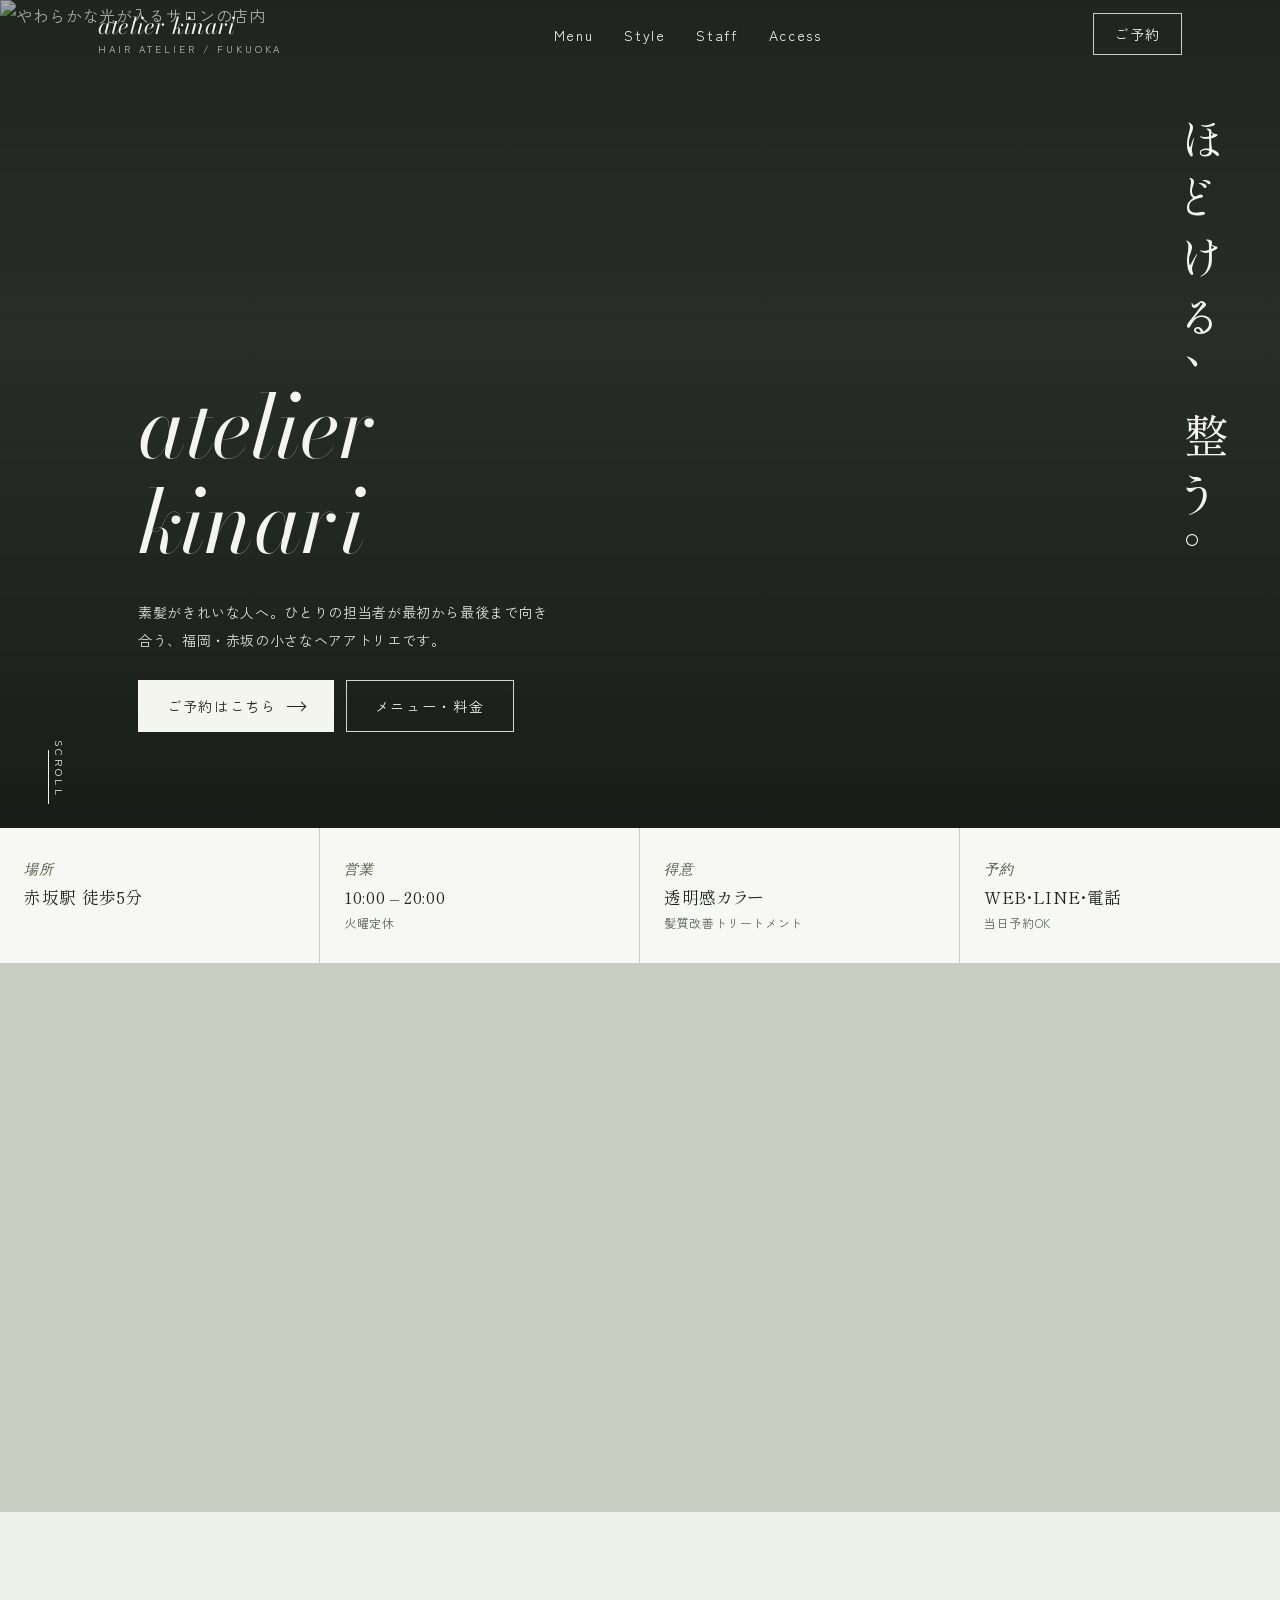
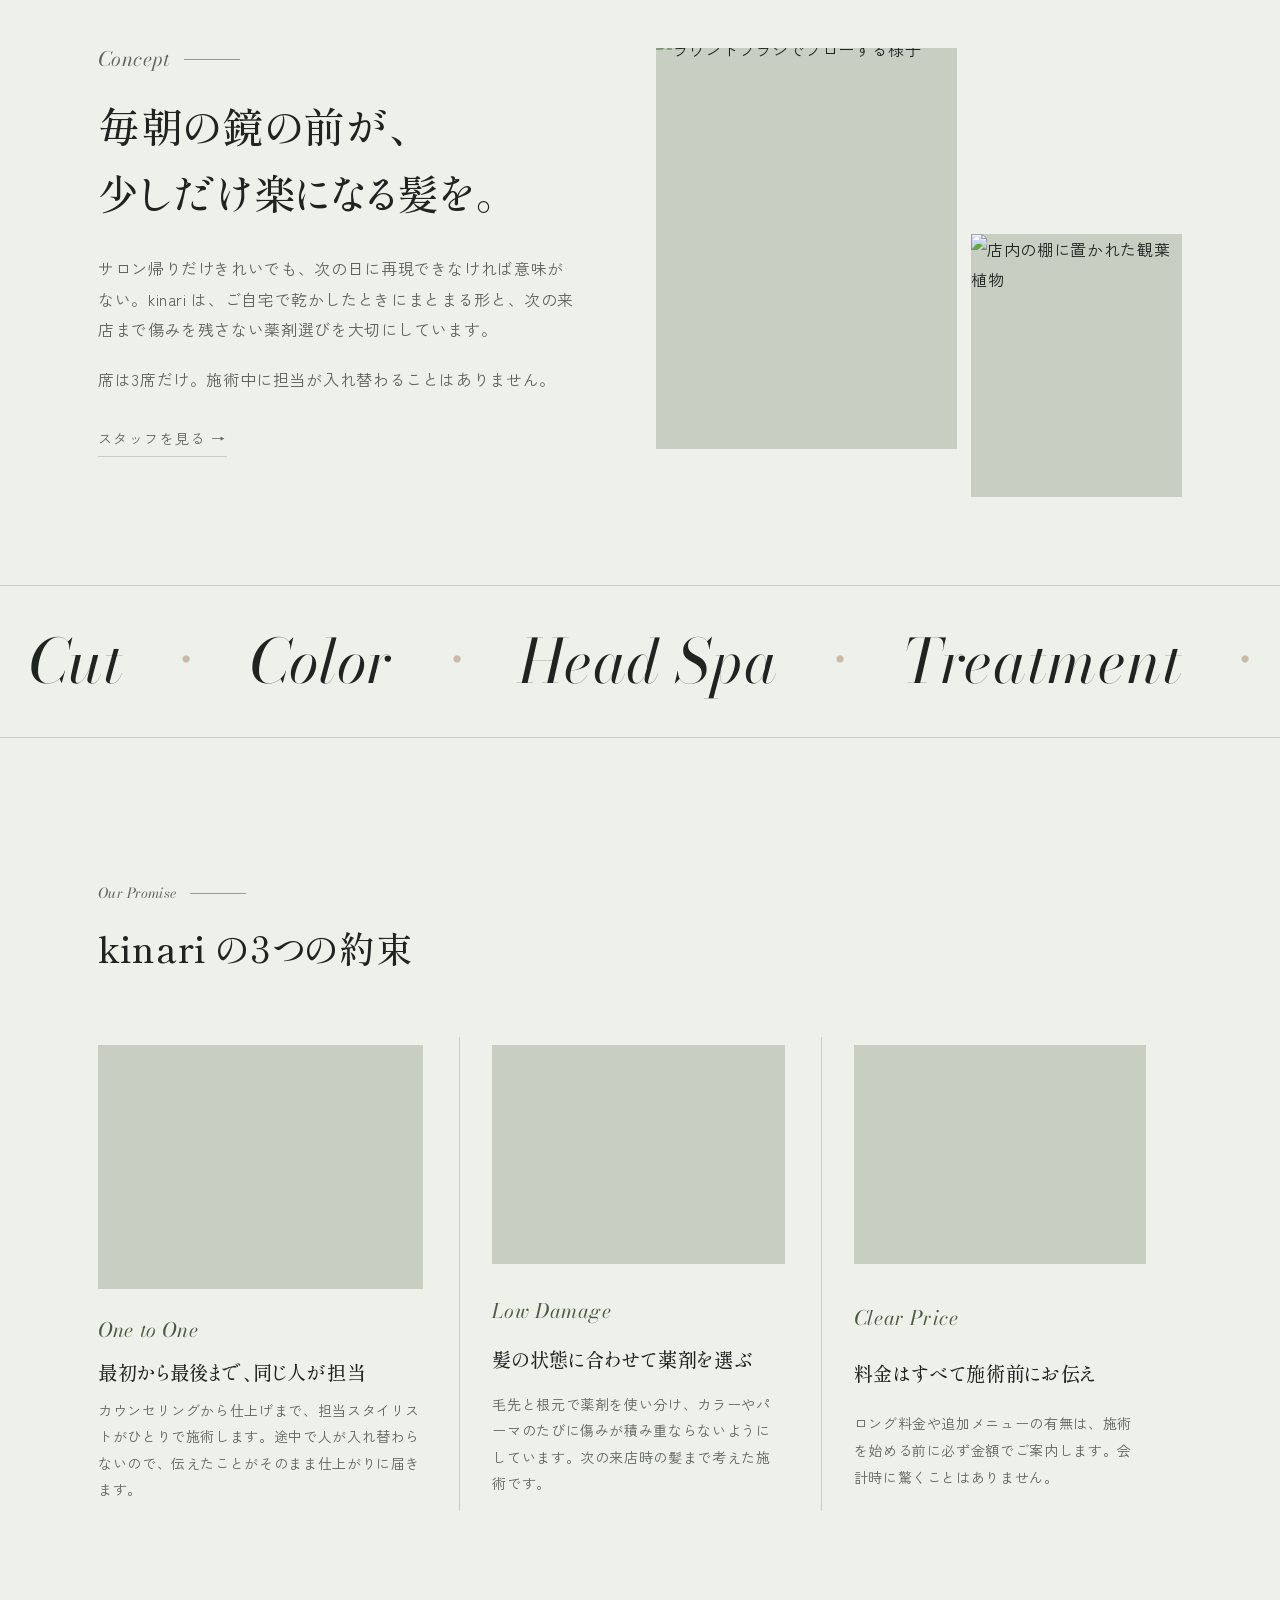
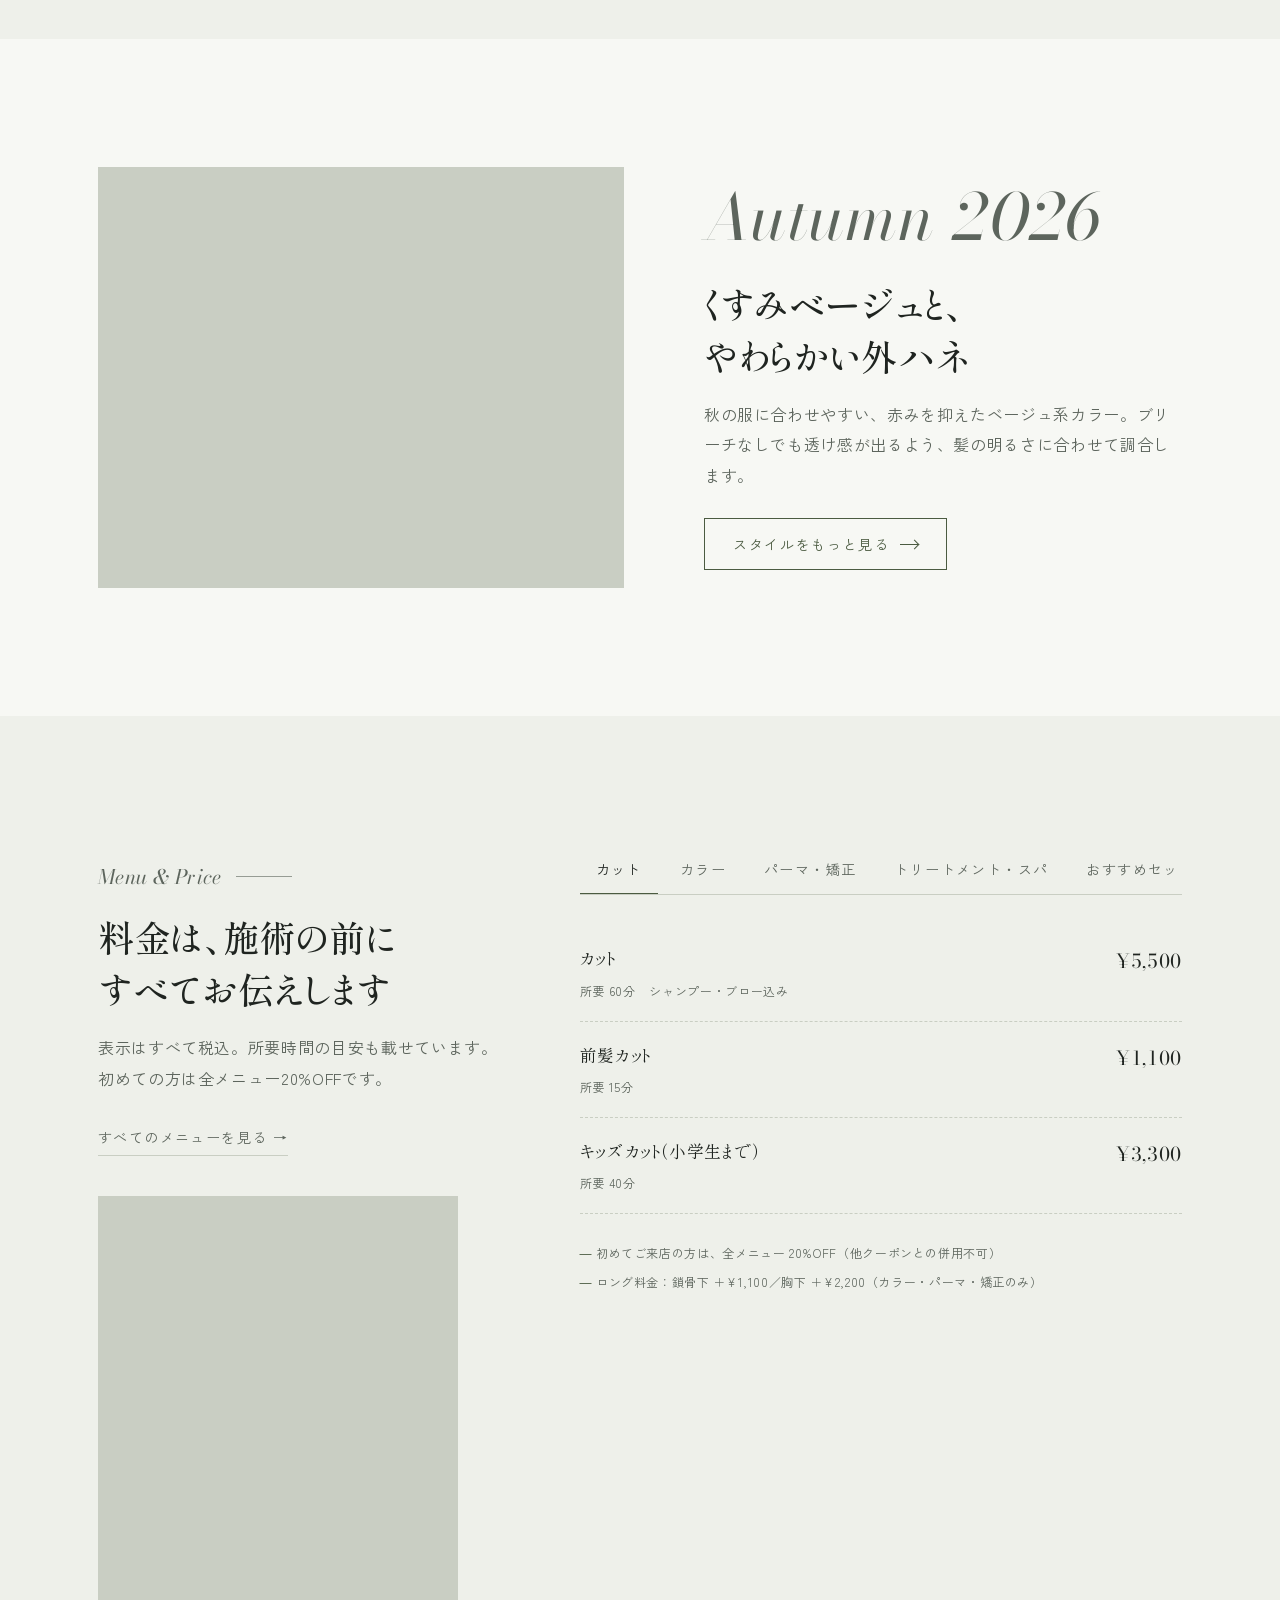
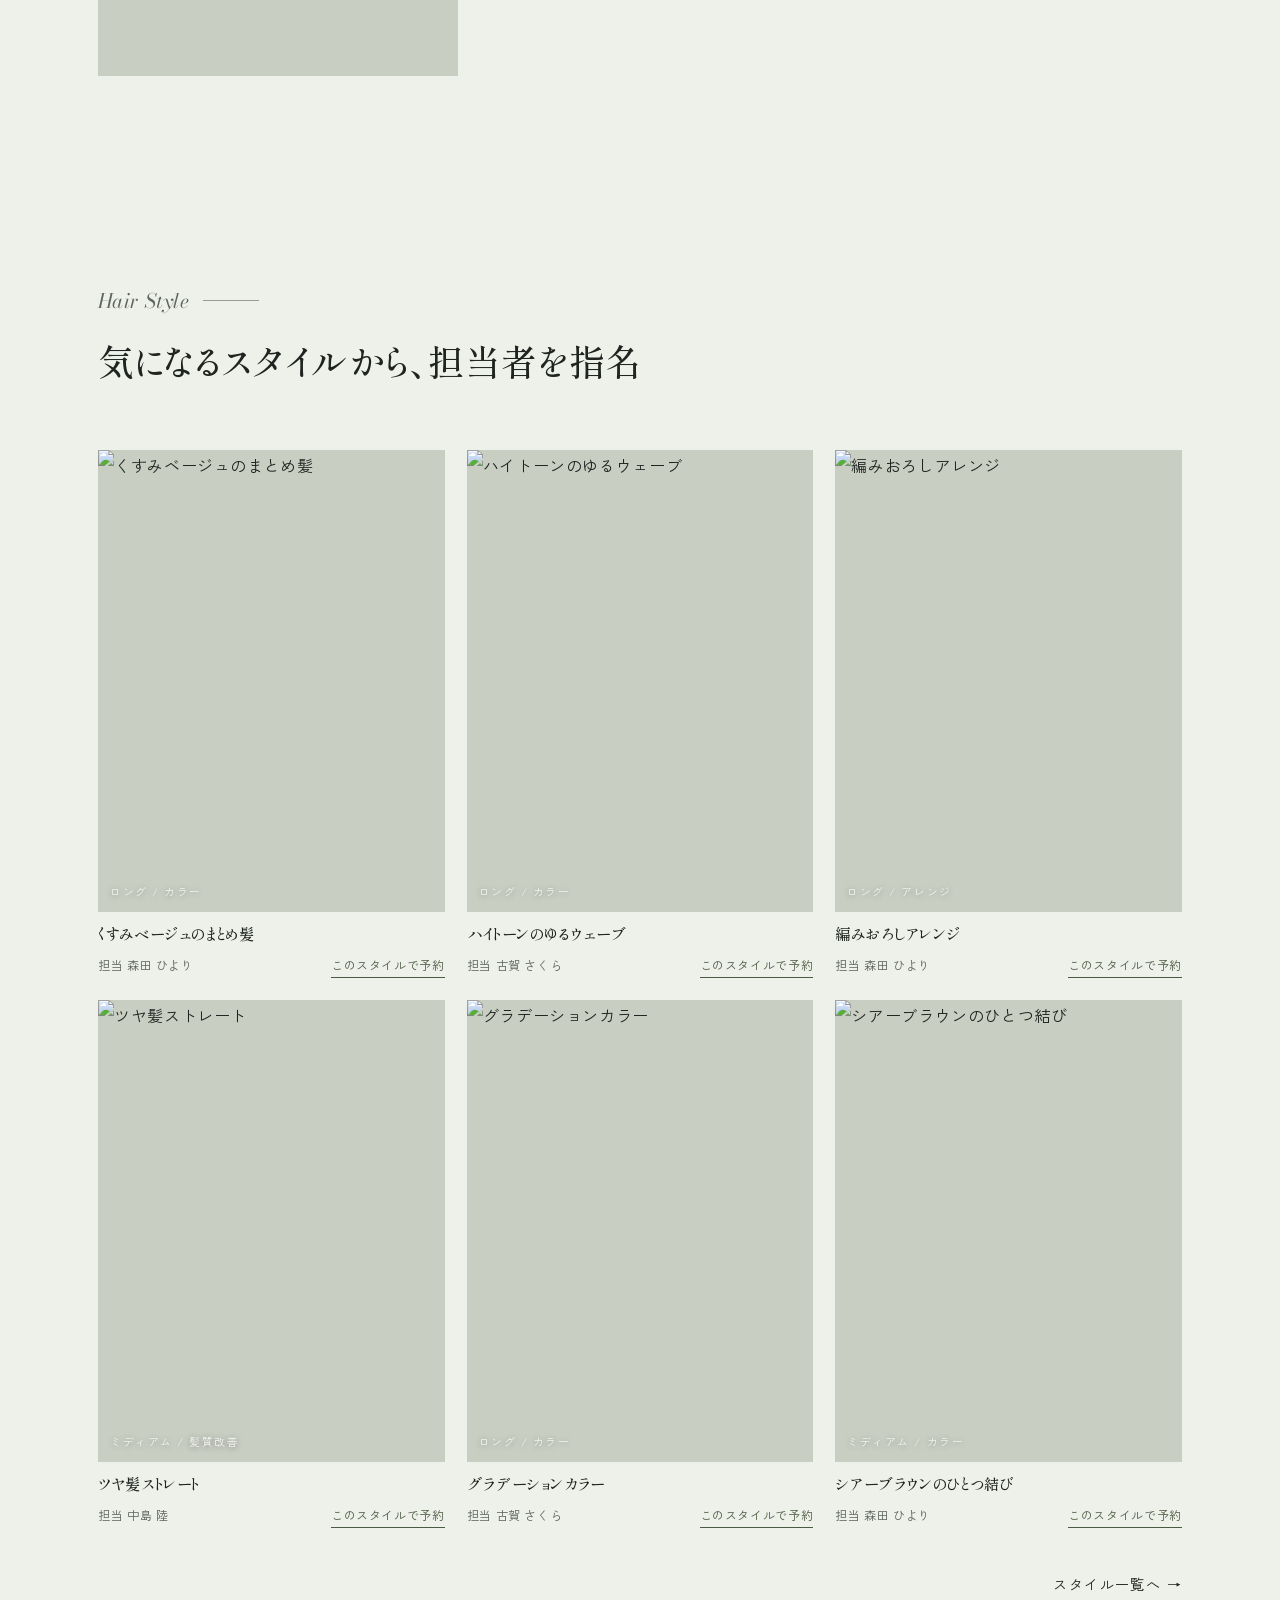
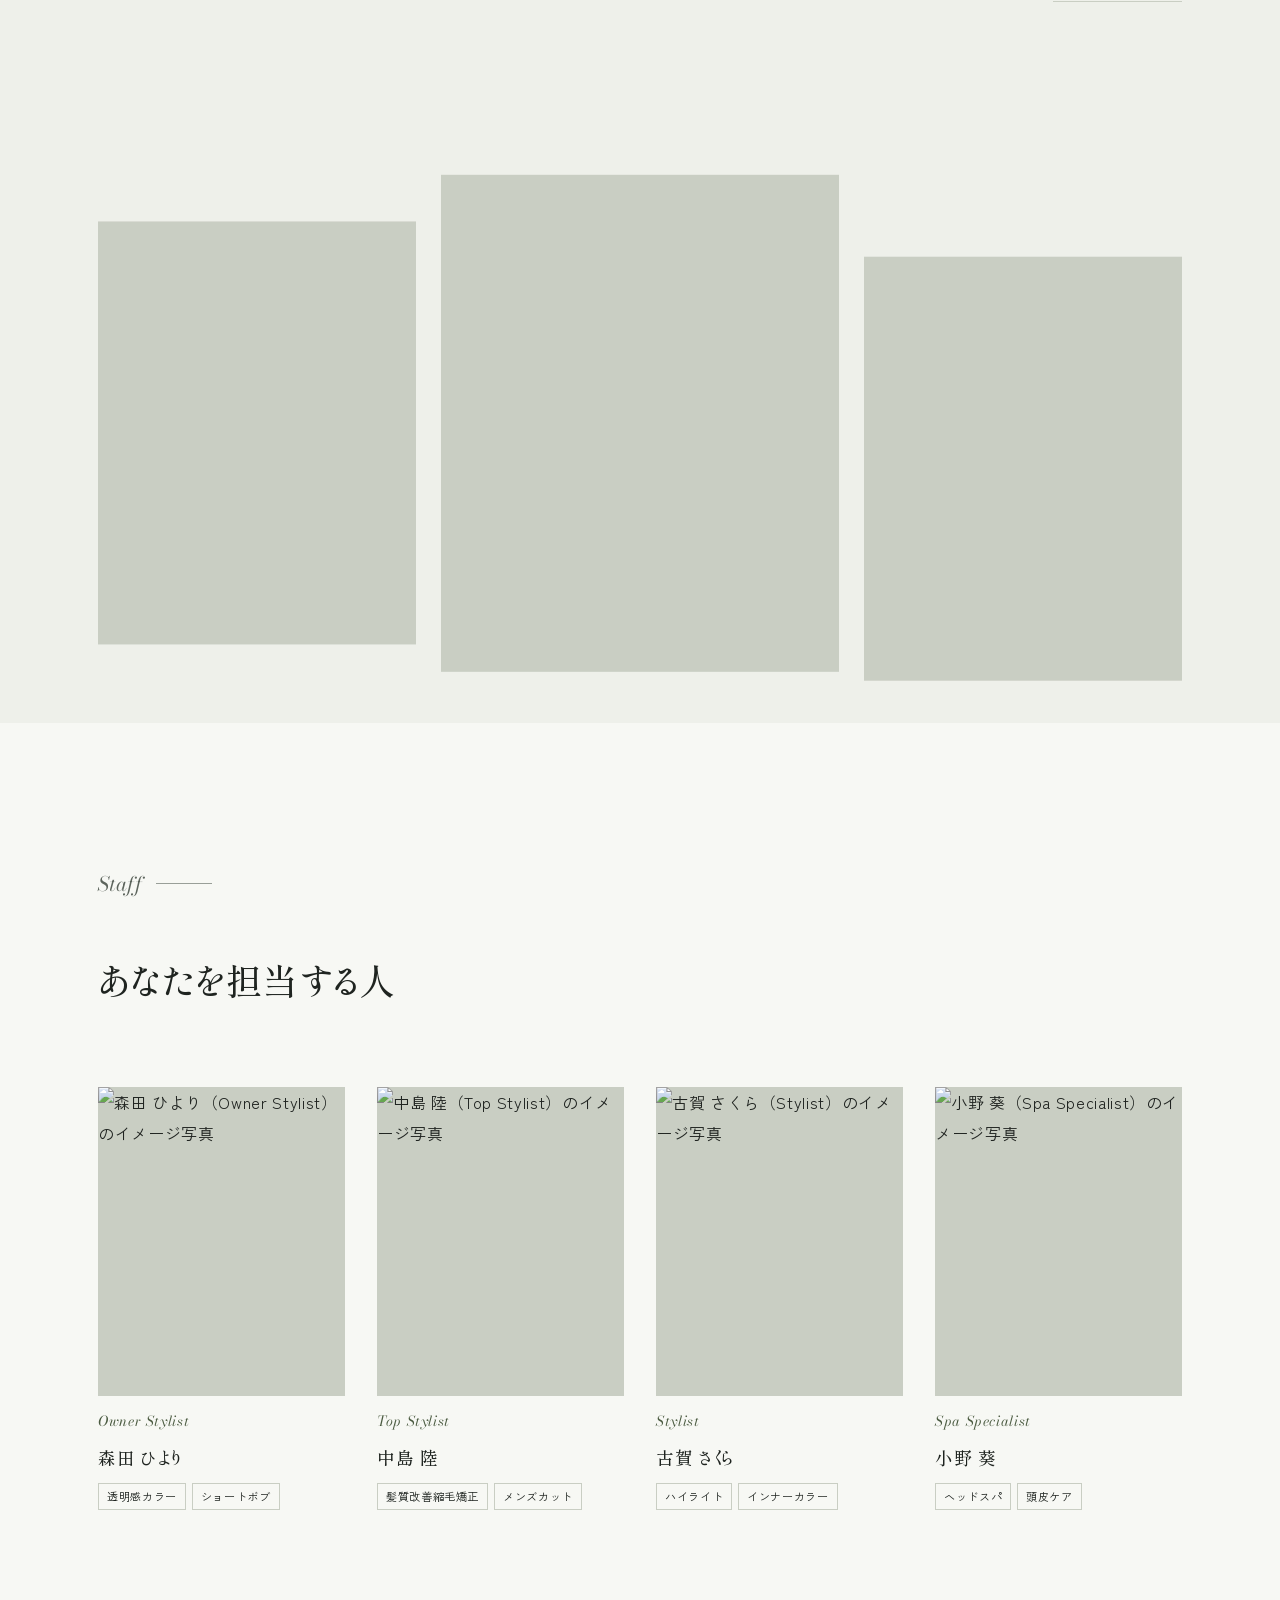
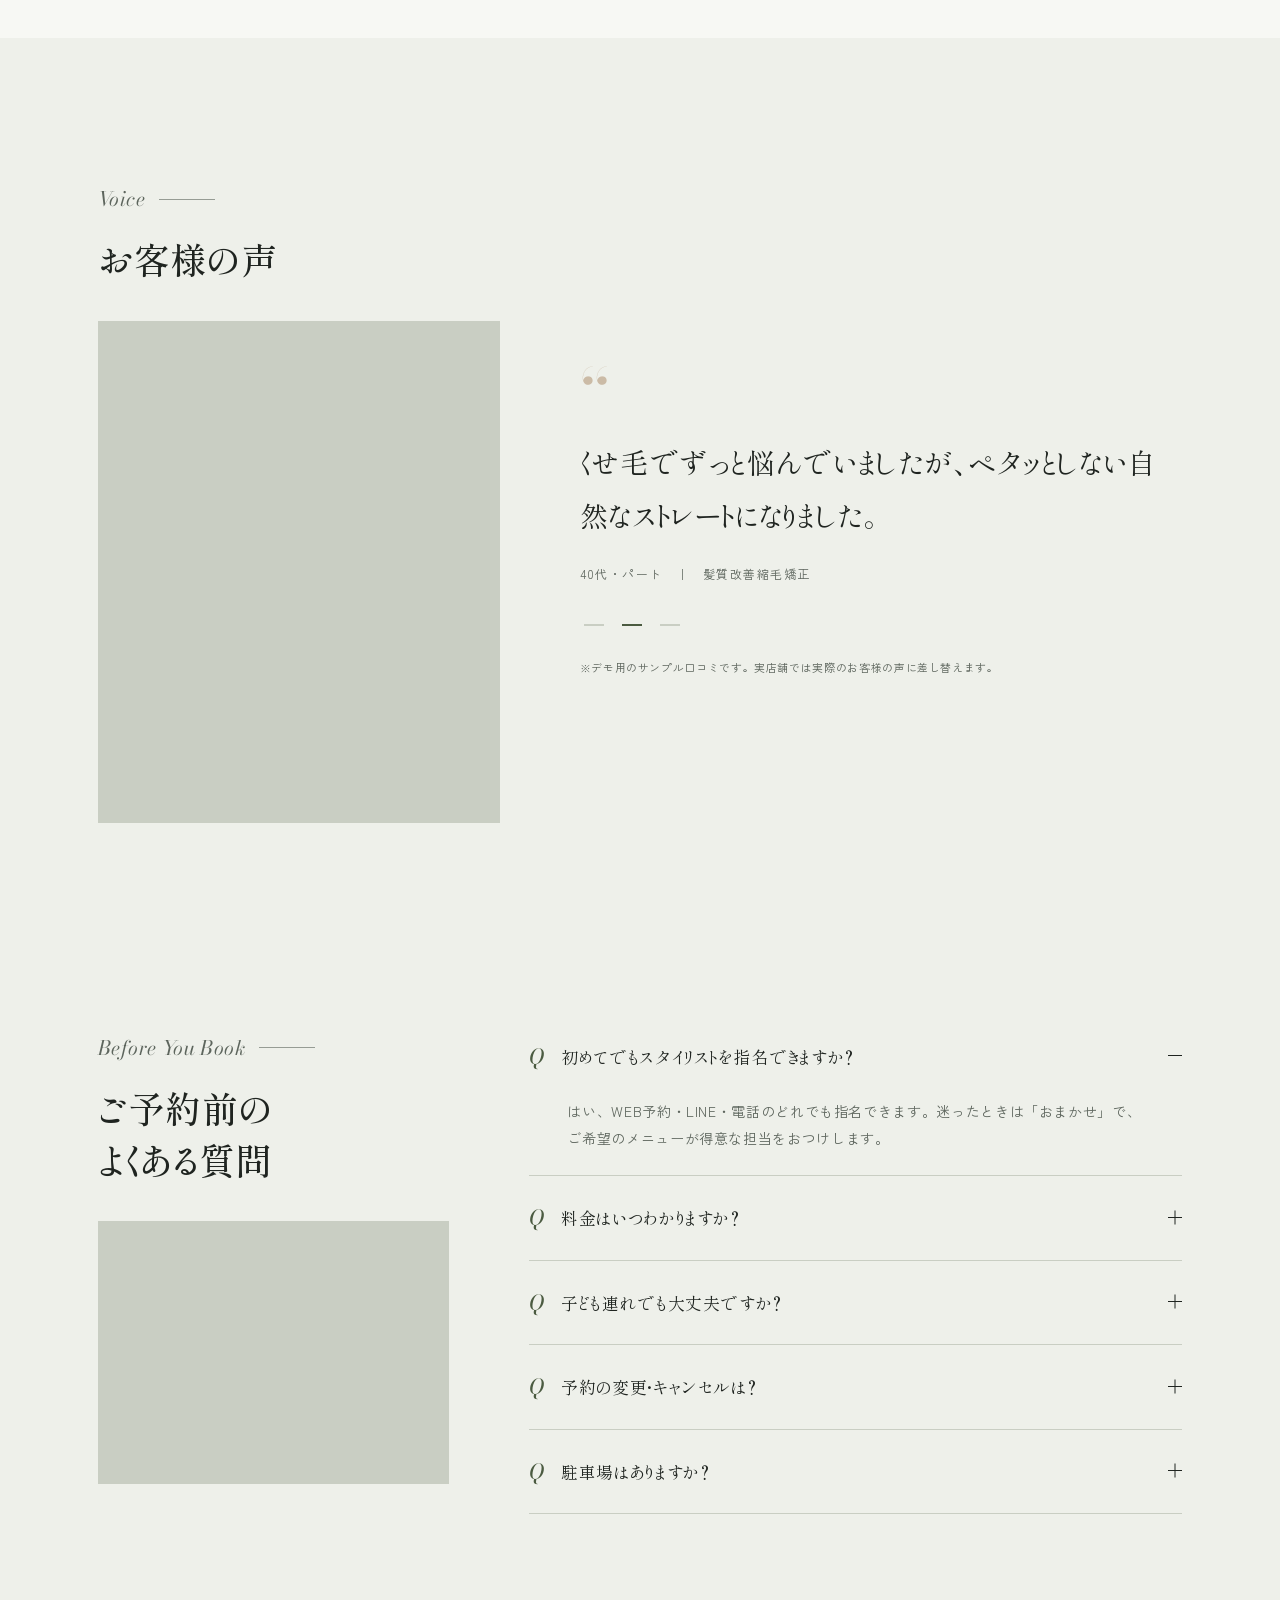
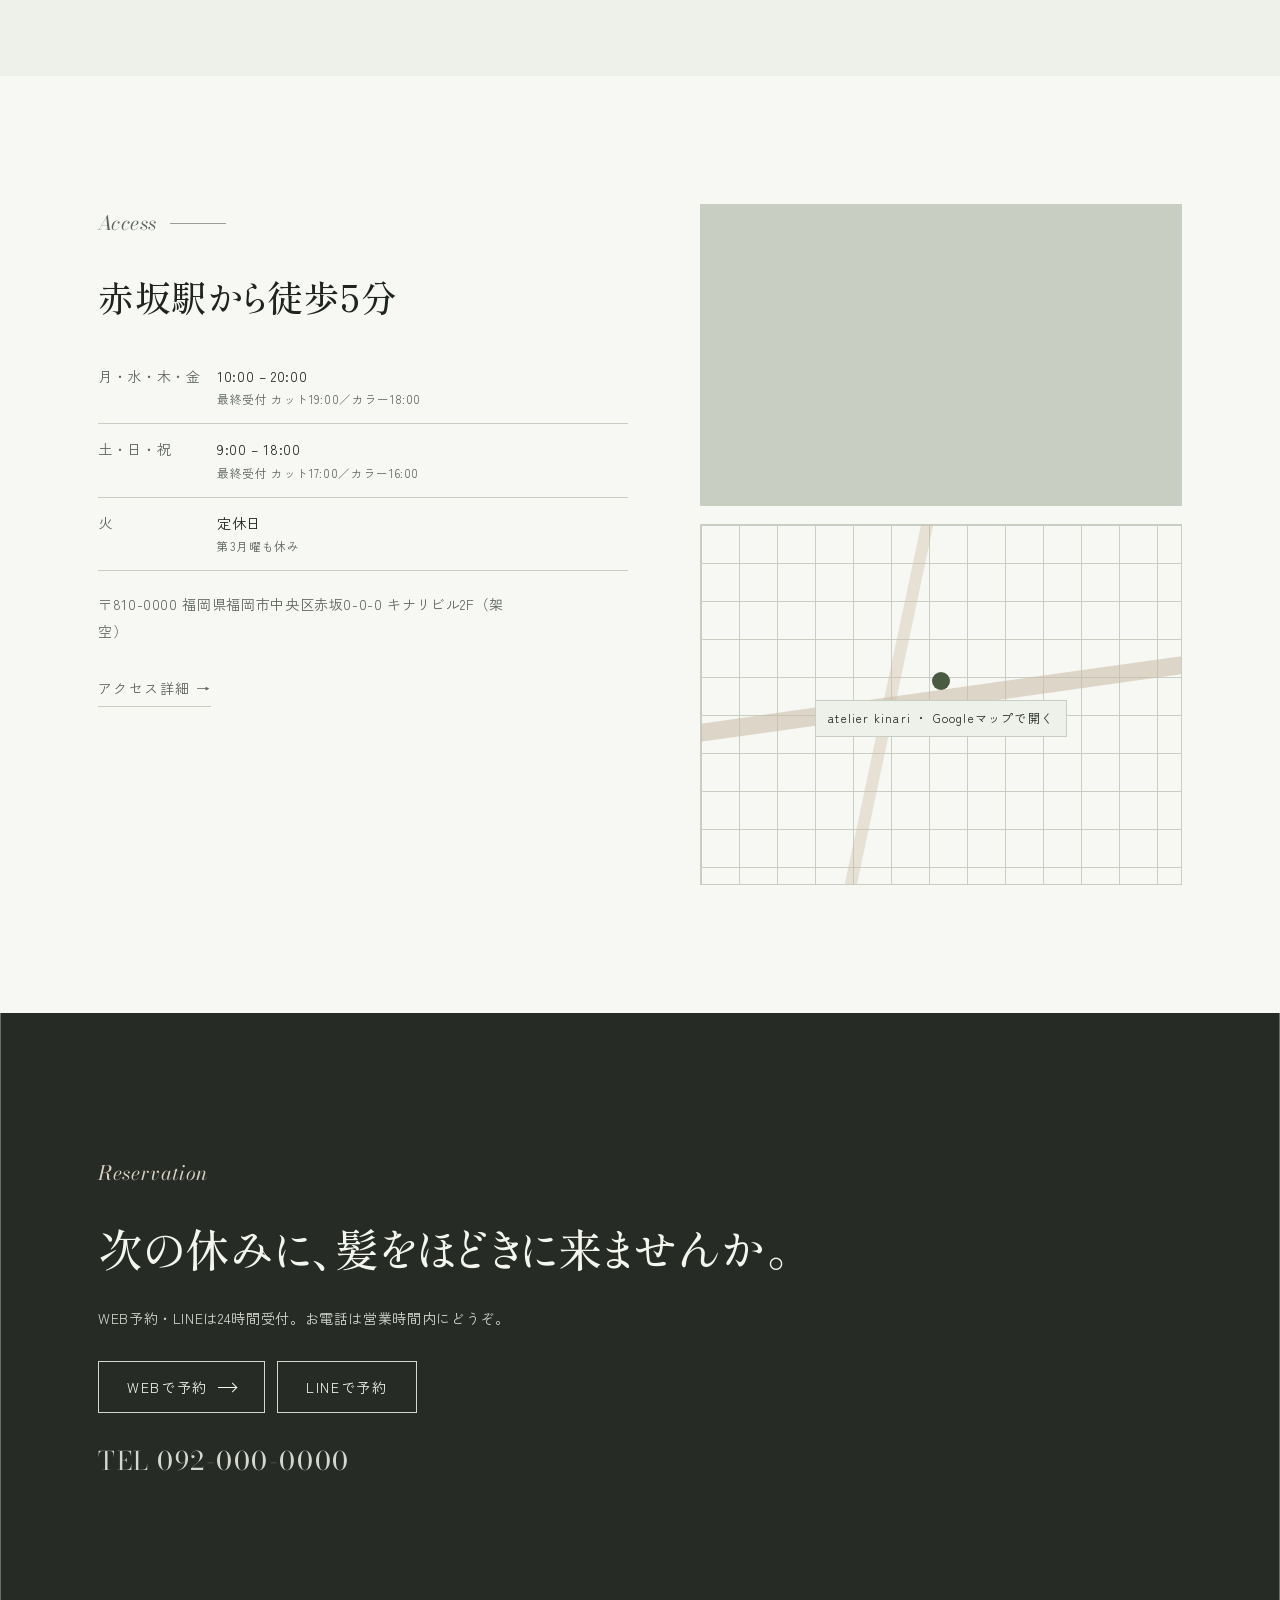
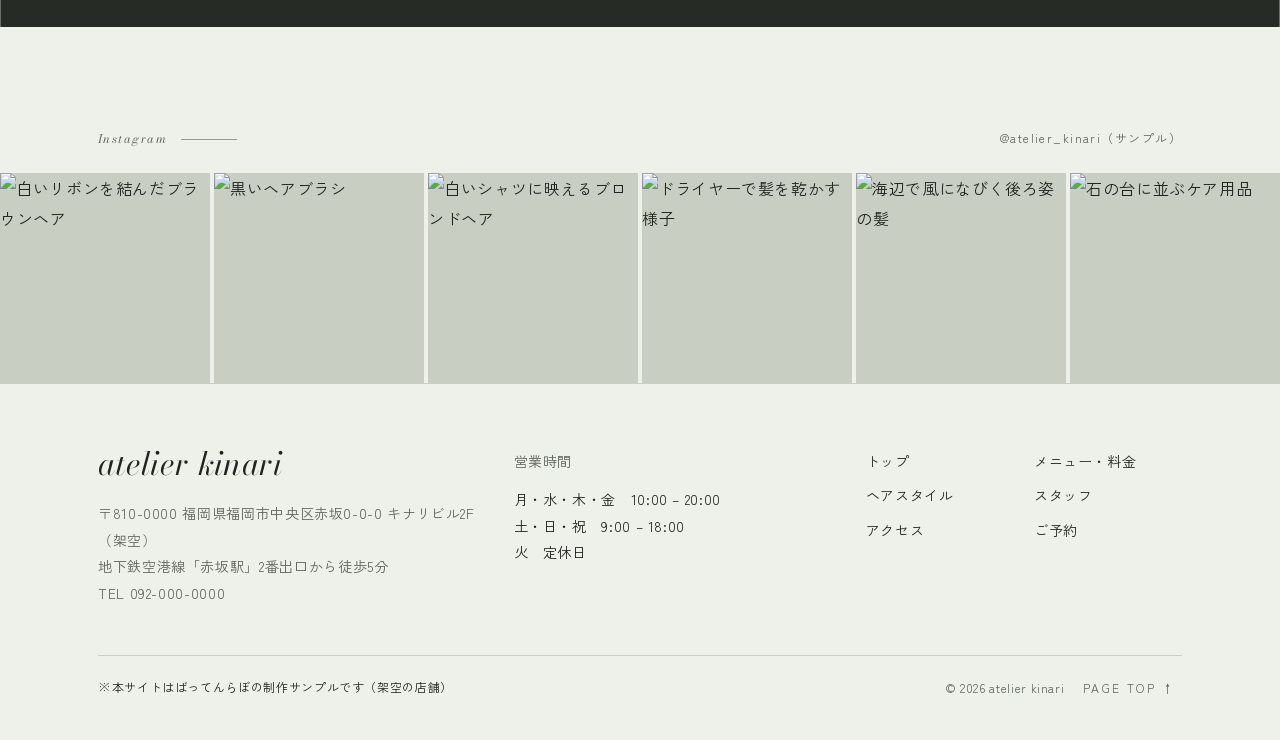
==== commit e0055d06: "Adjust hero composition and zoom for portrait screens" ====
--- a/index.html
+++ b/index.html
@@ -16,8 +16,9 @@
 <link rel="preconnect" href="https://fonts.gstatic.com" crossorigin>
 <link rel="preconnect" href="https://images.unsplash.com">
 <link rel="stylesheet" href="https://fonts.googleapis.com/css2?family=Bodoni+Moda:ital,opsz,wght@0,6..96,400;1,6..96,400&family=Shippori+Mincho:wght@500&family=Zen+Kaku+Gothic+New:wght@400;500&display=swap">
-<link rel="preload" as="image" href="https://images.unsplash.com/photo-1633681117690-262b94a01378?auto=format&fit=crop&w=1800&q=70" imagesrcset="https://images.unsplash.com/photo-1633681117690-262b94a01378?auto=format&fit=crop&w=800&q=70 800w, https://images.unsplash.com/photo-1633681117690-262b94a01378?auto=format&fit=crop&w=1400&q=70 1400w, https://images.unsplash.com/photo-1633681117690-262b94a01378?auto=format&fit=crop&w=1800&q=70 1800w" imagesizes="100vw" fetchpriority="high">
-<link rel="stylesheet" href="./assets/css/style.css?v=20261012-scroll3">
+<link rel="preload" as="image" media="(max-aspect-ratio: 1/1)" imagesrcset="https://images.unsplash.com/photo-1633681117690-262b94a01378?auto=format&fit=crop&w=800&h=1200&crop=focalpoint&fp-x=0.5&fp-y=0.5&q=70 800w, https://images.unsplash.com/photo-1633681117690-262b94a01378?auto=format&fit=crop&w=1200&h=1800&crop=focalpoint&fp-x=0.5&fp-y=0.5&q=70 1200w" imagesizes="100vw" fetchpriority="high">
+<link rel="preload" as="image" media="(min-aspect-ratio: 1/1)" imagesrcset="https://images.unsplash.com/photo-1633681117690-262b94a01378?auto=format&fit=crop&w=800&q=70 800w, https://images.unsplash.com/photo-1633681117690-262b94a01378?auto=format&fit=crop&w=1400&q=70 1400w, https://images.unsplash.com/photo-1633681117690-262b94a01378?auto=format&fit=crop&w=1800&q=70 1800w" imagesizes="100vw" fetchpriority="high">
+<link rel="stylesheet" href="./assets/css/style.css?v=20261015-hero">
 </head>
 <body data-page="home">
 
@@ -26,9 +27,13 @@
   <!-- ===== HERO ===== -->
   <section class="hero" aria-label="メインビジュアル">
     <div class="hero__media">
-      <img src="https://images.unsplash.com/photo-1633681117690-262b94a01378?auto=format&fit=crop&w=1800&q=70"
-           srcset="https://images.unsplash.com/photo-1633681117690-262b94a01378?auto=format&fit=crop&w=800&q=70 800w, https://images.unsplash.com/photo-1633681117690-262b94a01378?auto=format&fit=crop&w=1400&q=70 1400w, https://images.unsplash.com/photo-1633681117690-262b94a01378?auto=format&fit=crop&w=1800&q=70 1800w"
-           sizes="100vw" alt="やわらかな光が入るサロンの店内" width="1800" height="1200" fetchpriority="high">
+      <!-- 縦長画面（スマホ）は縦構図の画像を出し分け。縦写真に差し替える場合はこの srcset を変更 -->
+      <picture>
+        <source media="(max-aspect-ratio: 1/1)" srcset="https://images.unsplash.com/photo-1633681117690-262b94a01378?auto=format&fit=crop&w=800&h=1200&crop=focalpoint&fp-x=0.5&fp-y=0.5&q=70 800w, https://images.unsplash.com/photo-1633681117690-262b94a01378?auto=format&fit=crop&w=1200&h=1800&crop=focalpoint&fp-x=0.5&fp-y=0.5&q=70 1200w" sizes="100vw" width="1200" height="1800">
+        <img src="https://images.unsplash.com/photo-1633681117690-262b94a01378?auto=format&fit=crop&w=1800&q=70"
+             srcset="https://images.unsplash.com/photo-1633681117690-262b94a01378?auto=format&fit=crop&w=800&q=70 800w, https://images.unsplash.com/photo-1633681117690-262b94a01378?auto=format&fit=crop&w=1400&q=70 1400w, https://images.unsplash.com/photo-1633681117690-262b94a01378?auto=format&fit=crop&w=1800&q=70 1800w"
+             sizes="100vw" alt="やわらかな光が入るサロンの店内" width="1800" height="1200" fetchpriority="high">
+      </picture>
     </div>
     <p class="hero__vertical" aria-hidden="true">ほどける、整う。</p>
     <div class="wrap hero__in">
--- a/assets/css/style.css
+++ b/assets/css/style.css
@@ -179,7 +179,8 @@
 /* ---------- Hero ---------- */
 .hero { position: relative; color: #f4f5ef; min-height: clamp(560px, 92svh, 900px); display: grid; overflow: hidden; background: #2a2f29; }
 .hero__media { position: absolute; inset: 0; }
-.hero__media img { width: 100%; height: 100%; object-fit: cover; transform: scale(1.12); animation: heroZoom 12s var(--ease) .3s forwards; }
+.hero__media picture { display: block; width: 100%; height: 100%; }
+.hero__media img { width: 100%; height: 100%; object-fit: cover; object-position: var(--hero-pos, 50% 50%); transform: scale(var(--hero-zoom, 1.12)); animation: heroZoom 12s var(--ease) .3s forwards; }
 .hero__media::after { content: ""; position: absolute; inset: 0; background: linear-gradient(180deg, rgba(15,18,15,.35) 0%, rgba(15,18,15,.05) 40%, rgba(15,18,15,.6) 100%); }
 @keyframes heroZoom { to { transform: scale(1); } }
 .hero__in { position: relative; display: grid; align-content: end; gap: 26px; padding-block: calc(var(--header-h) + 60px) clamp(56px, 8vw, 96px); }
@@ -205,6 +206,11 @@
 .hero__scroll::after { content: ""; display: block; width: 1px; height: 54px; margin: 10px auto 0; background: linear-gradient(currentColor 50%, transparent 50%); background-size: 1px 200%; animation: scrollLine 2s linear infinite; }
 @keyframes scrollLine { from { background-position: 0 -100%; } to { background-position: 0 100%; } }
 @keyframes fadeUp { from { opacity: 0; transform: translateY(16px); } to { opacity: 1; transform: none; } }
+/* 縦長画面：高さを少し抑えて左右の切り落としを減らし、ズーム量も控えめにして終了後の構図とのギャップをなくす */
+@media (max-aspect-ratio: 1/1) {
+  .hero { min-height: clamp(520px, 84svh, 760px); }
+  .hero__media img { --hero-zoom: 1.04; }
+}
 @media (min-width: 960px) { .hero__scroll { display: block; } .hero__in { padding-left: calc(var(--gutter) + 40px); } }
 
 /* ---------- 4点サマリー ---------- */
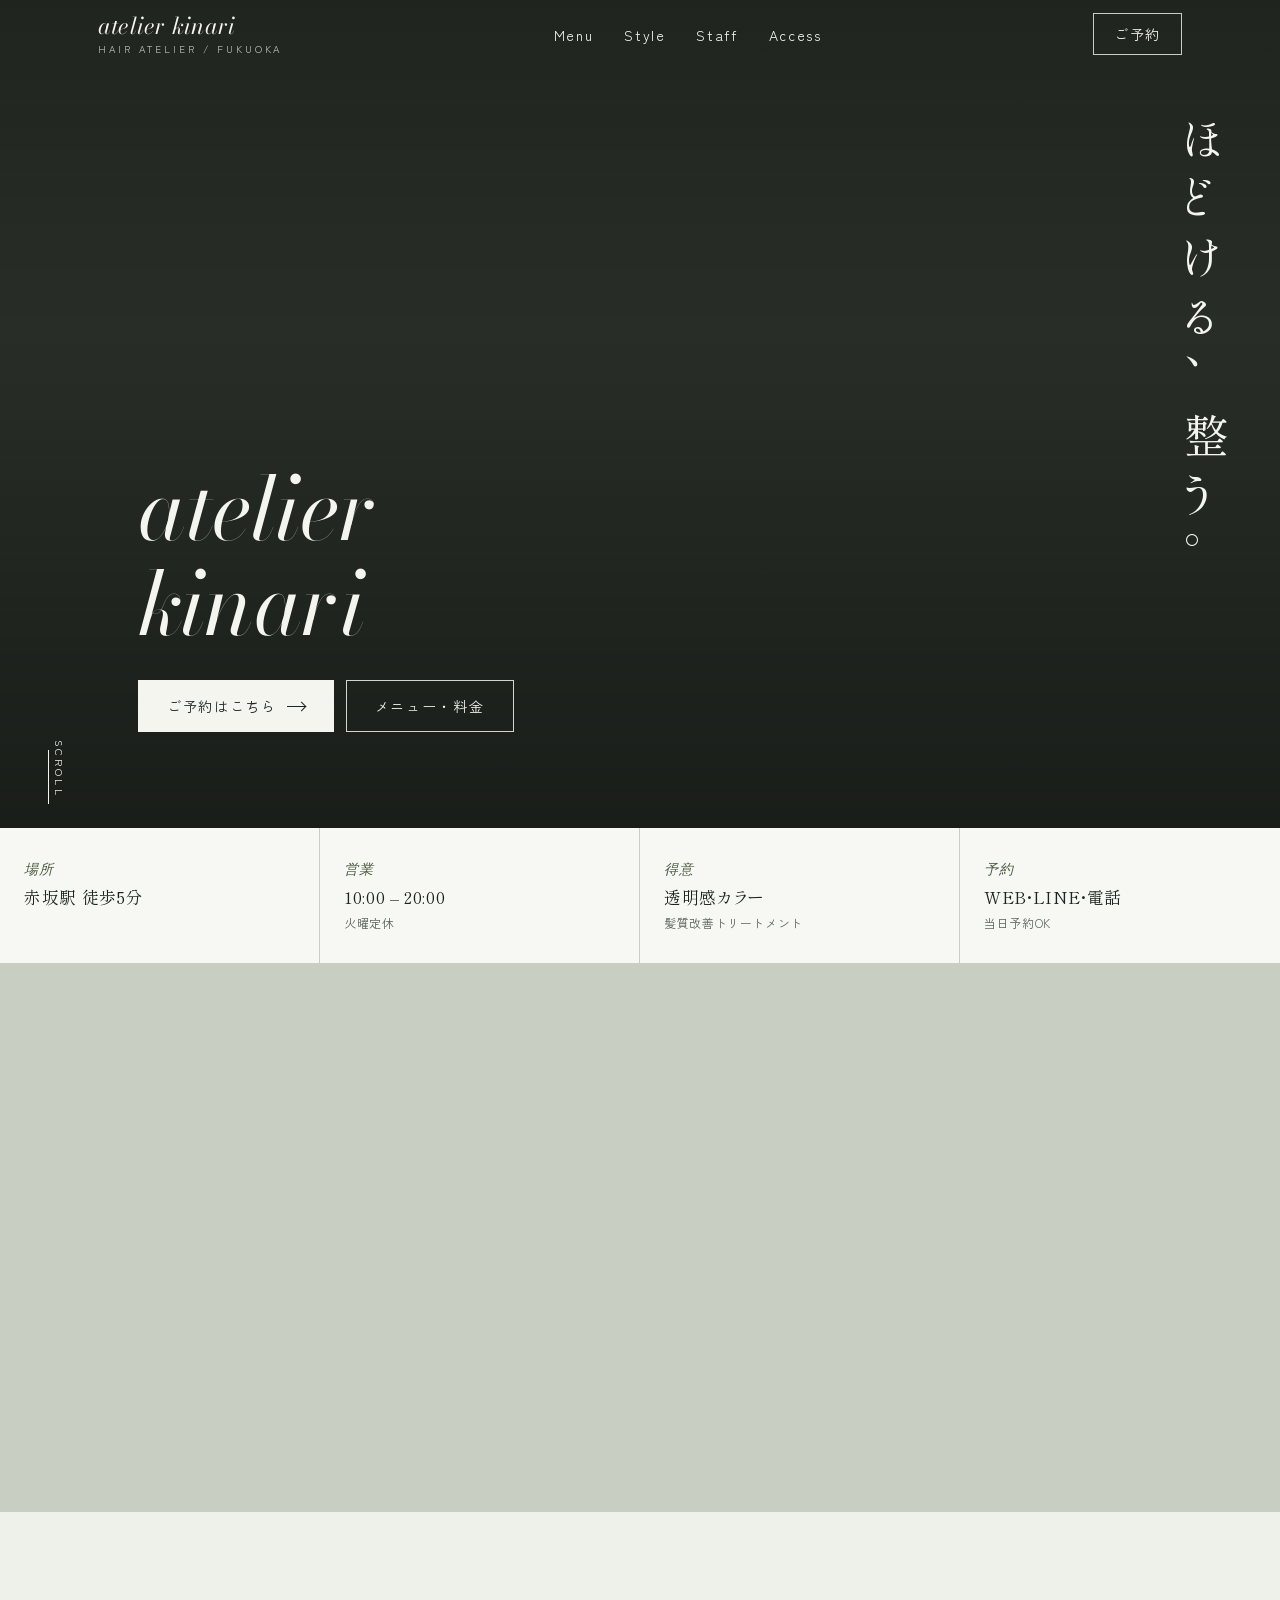
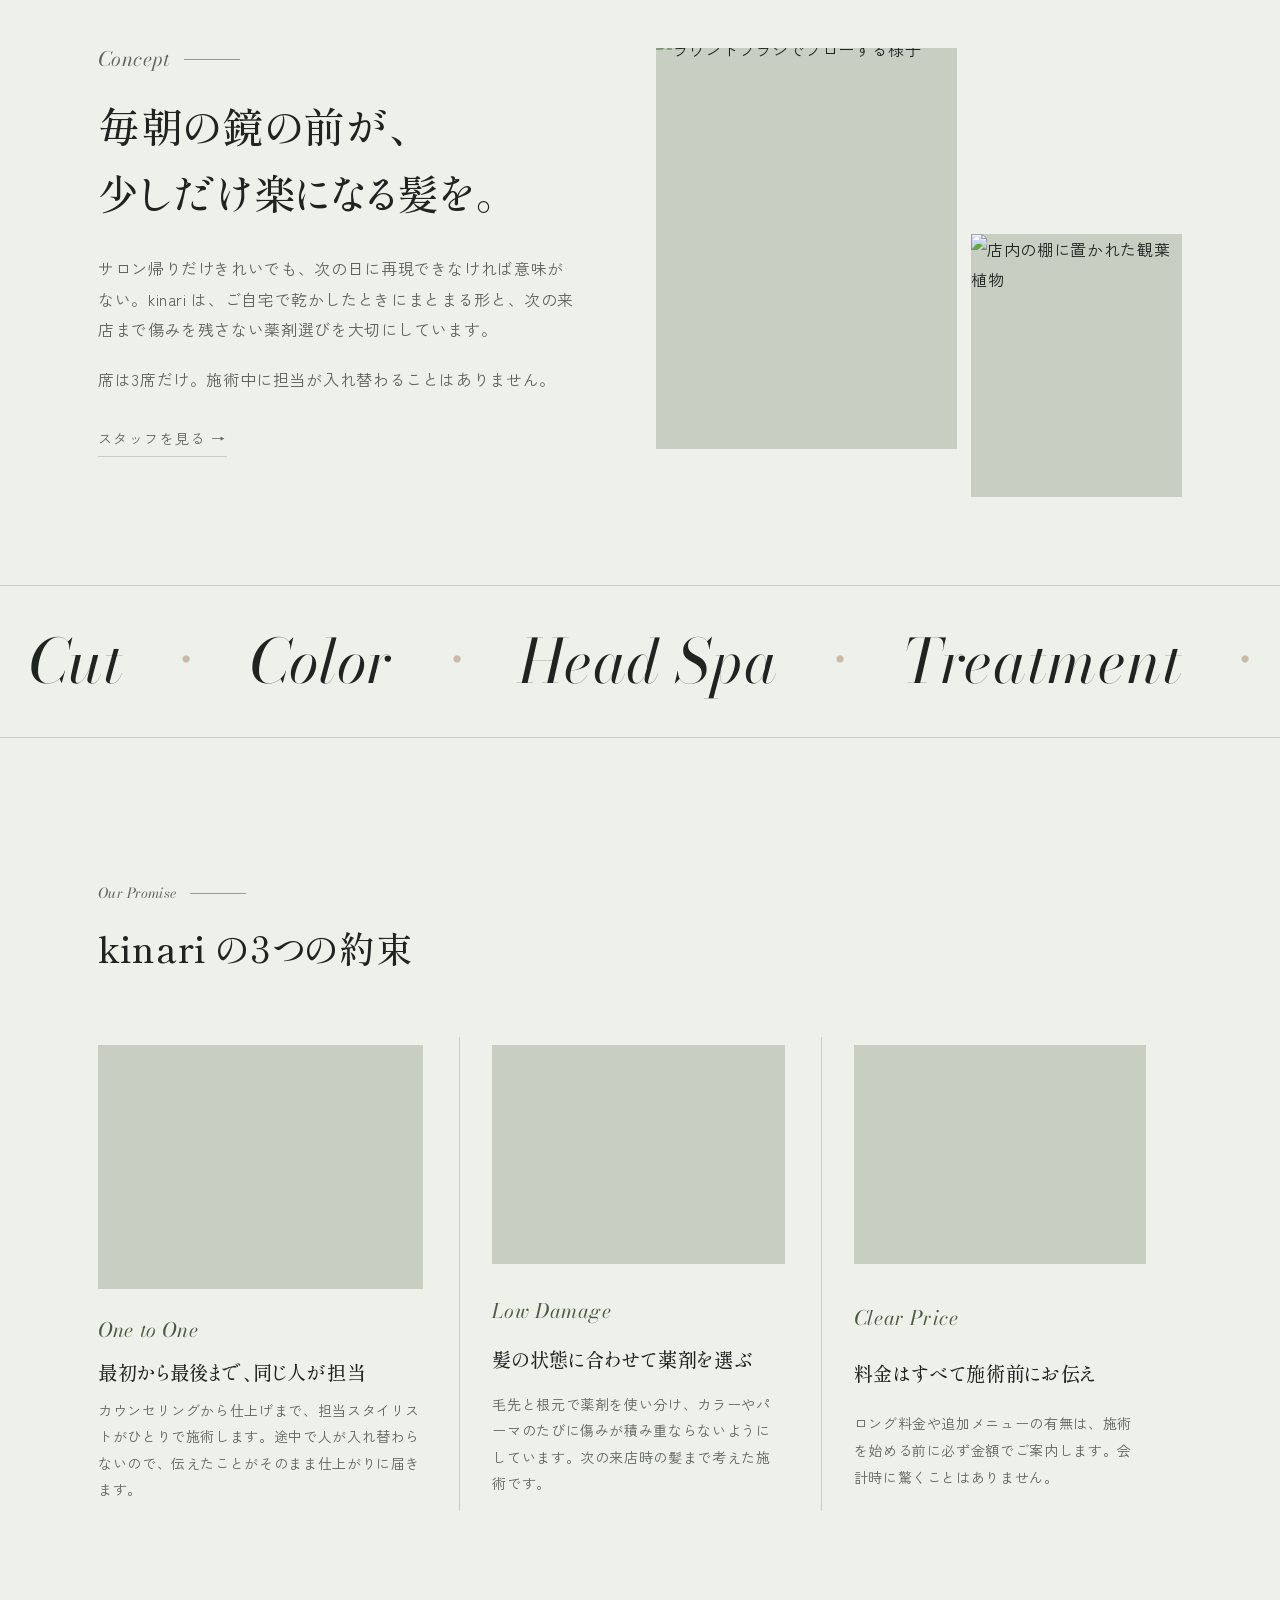
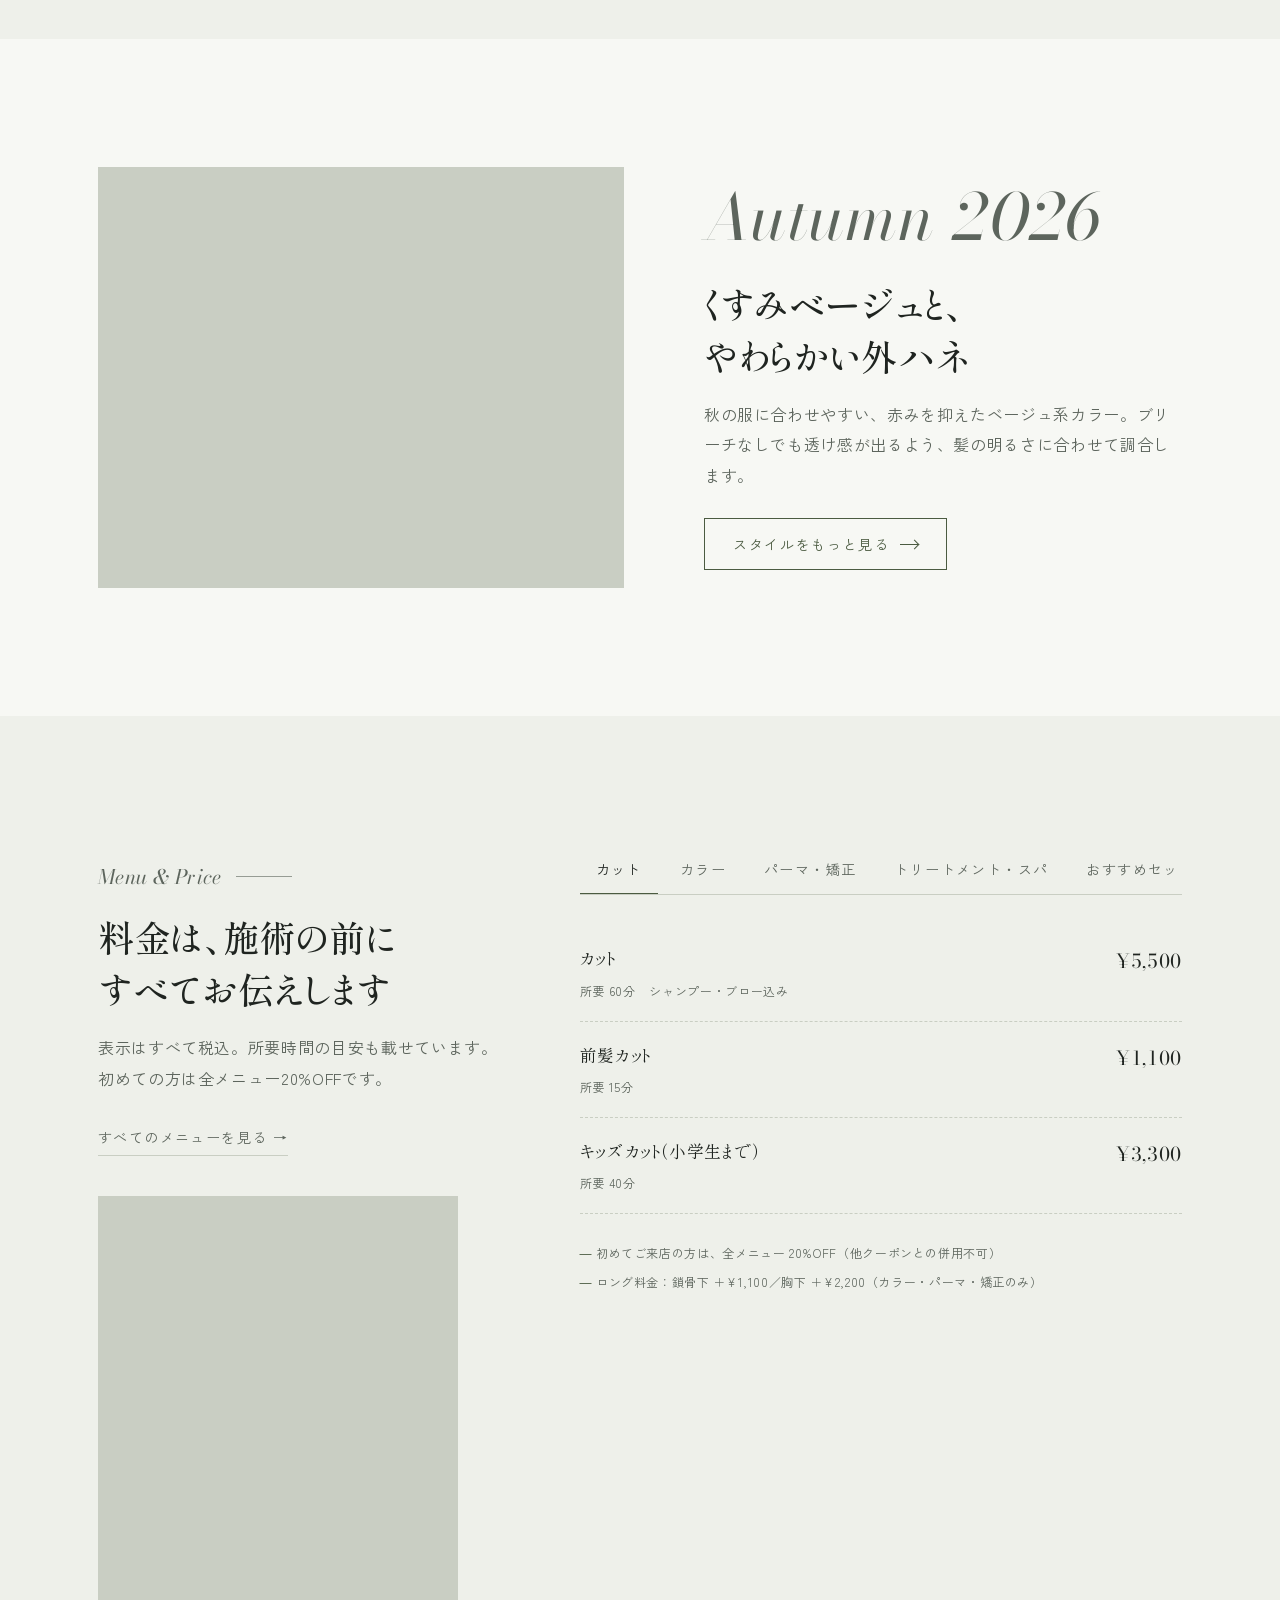
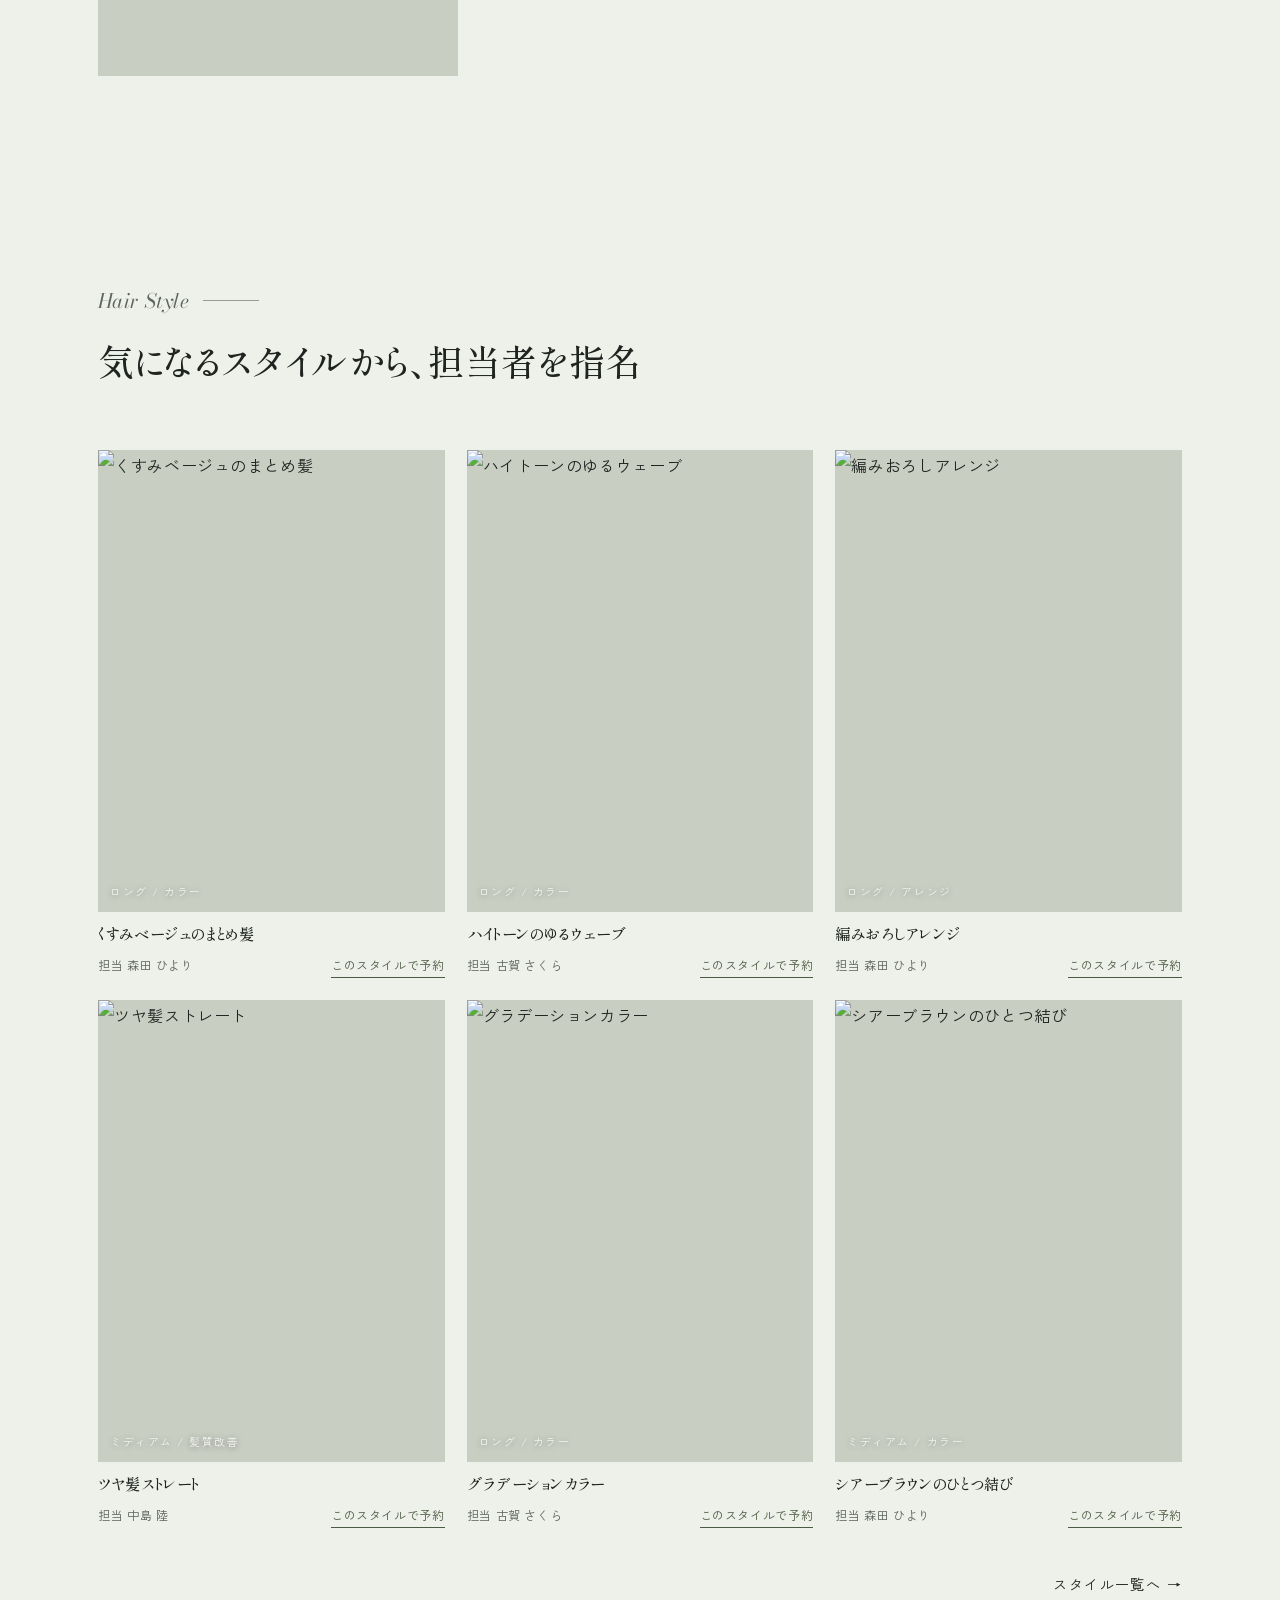
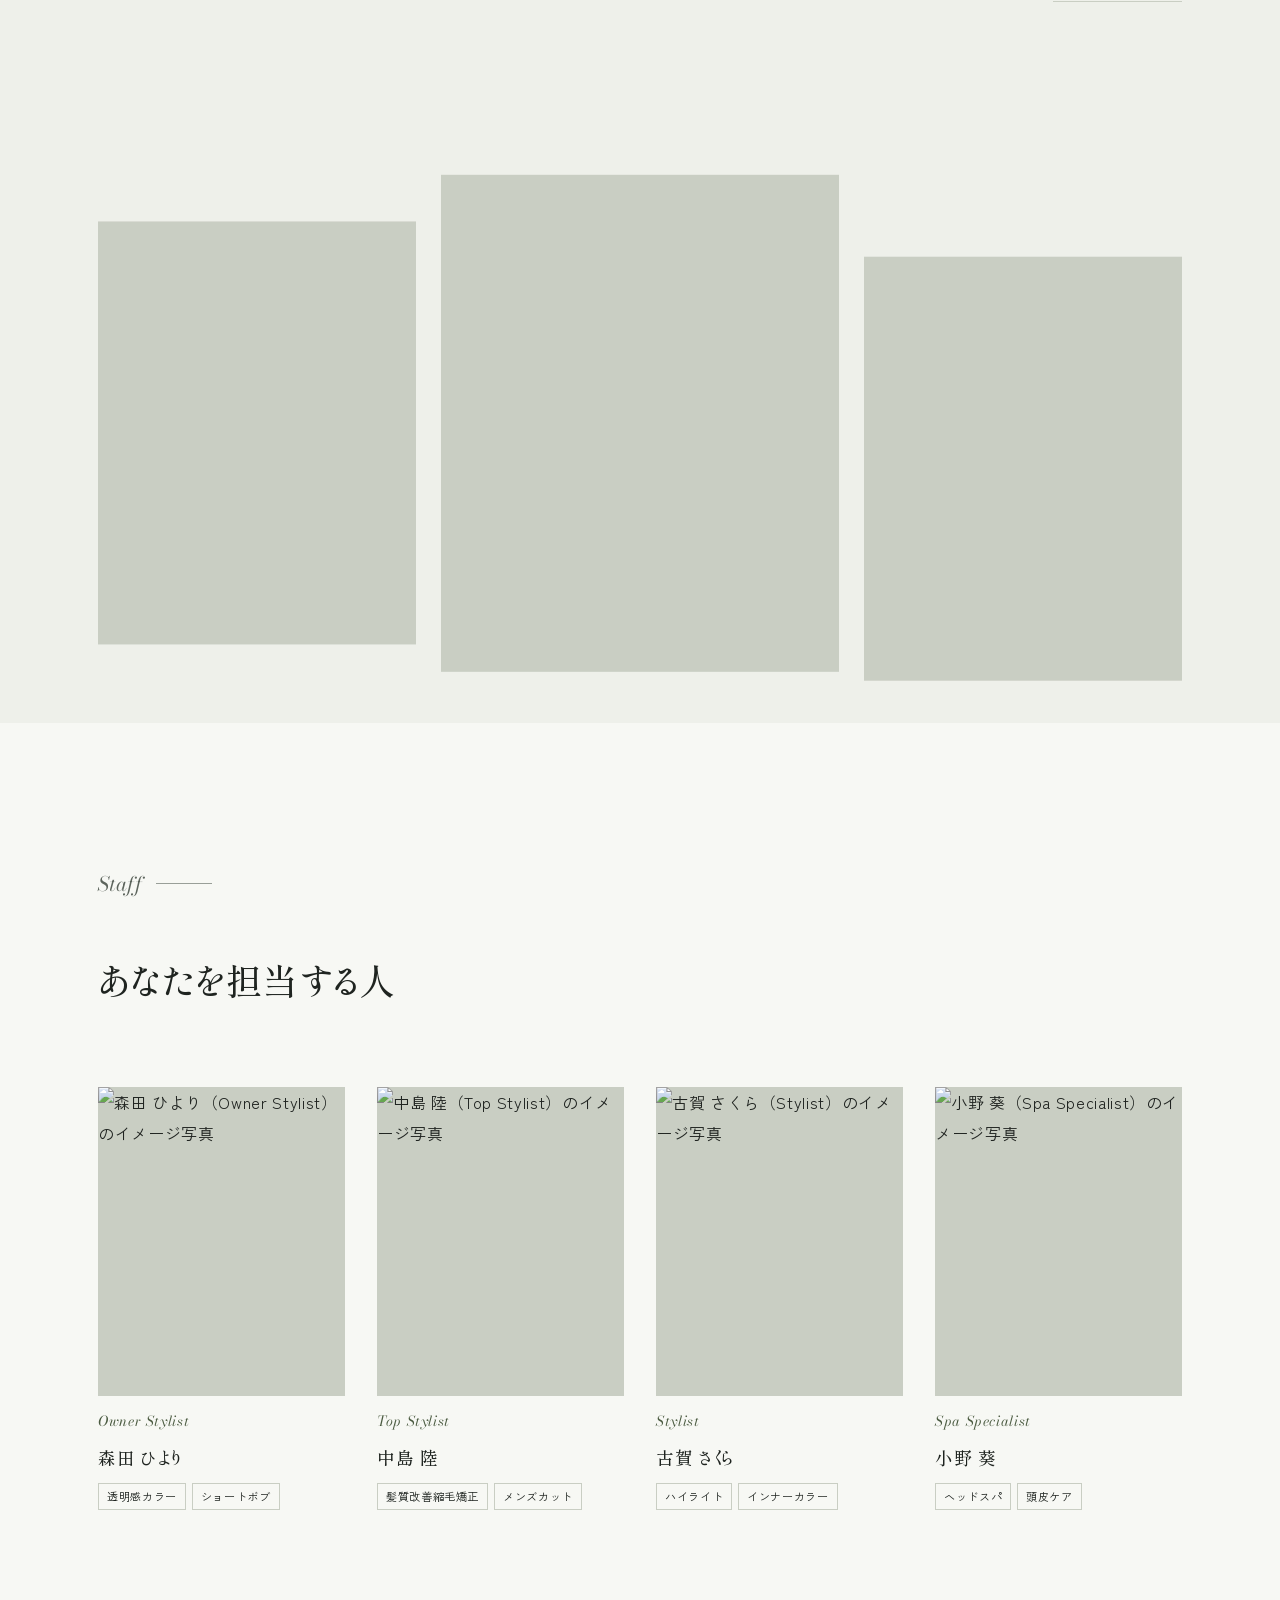
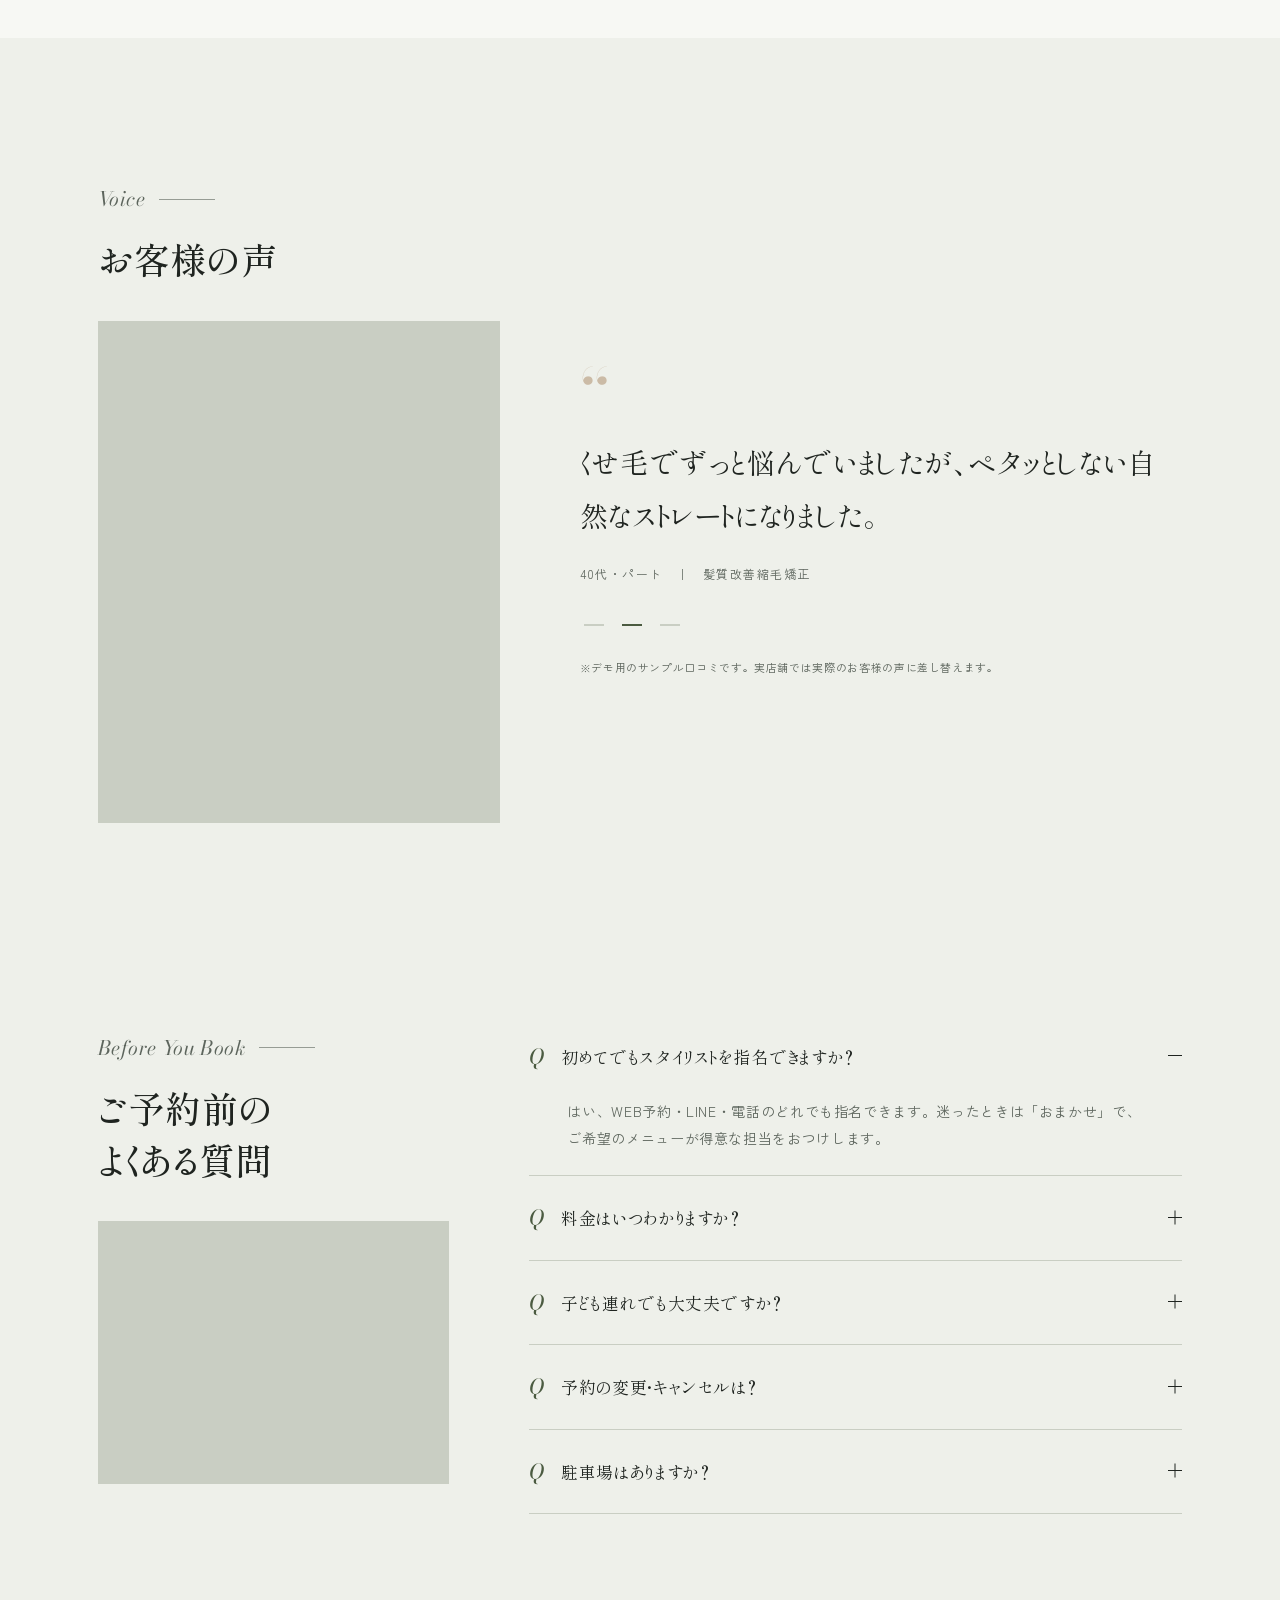
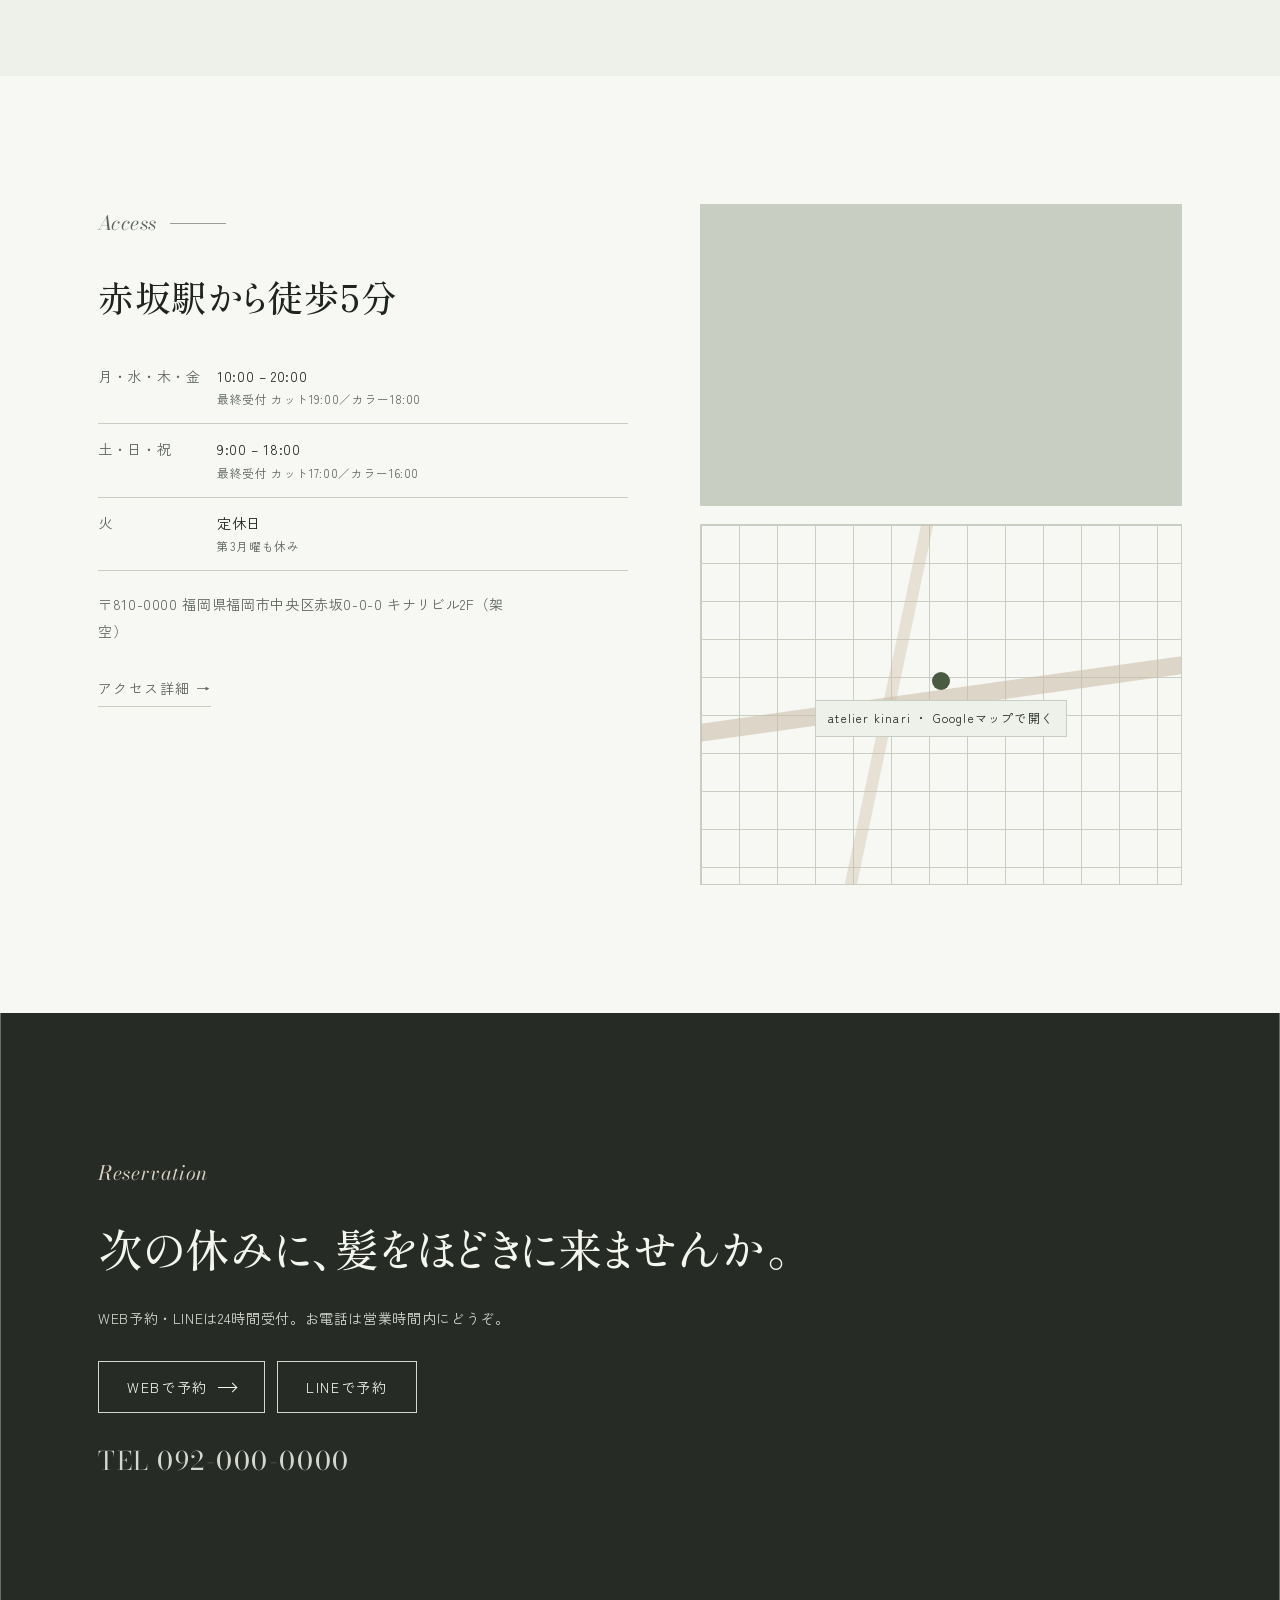
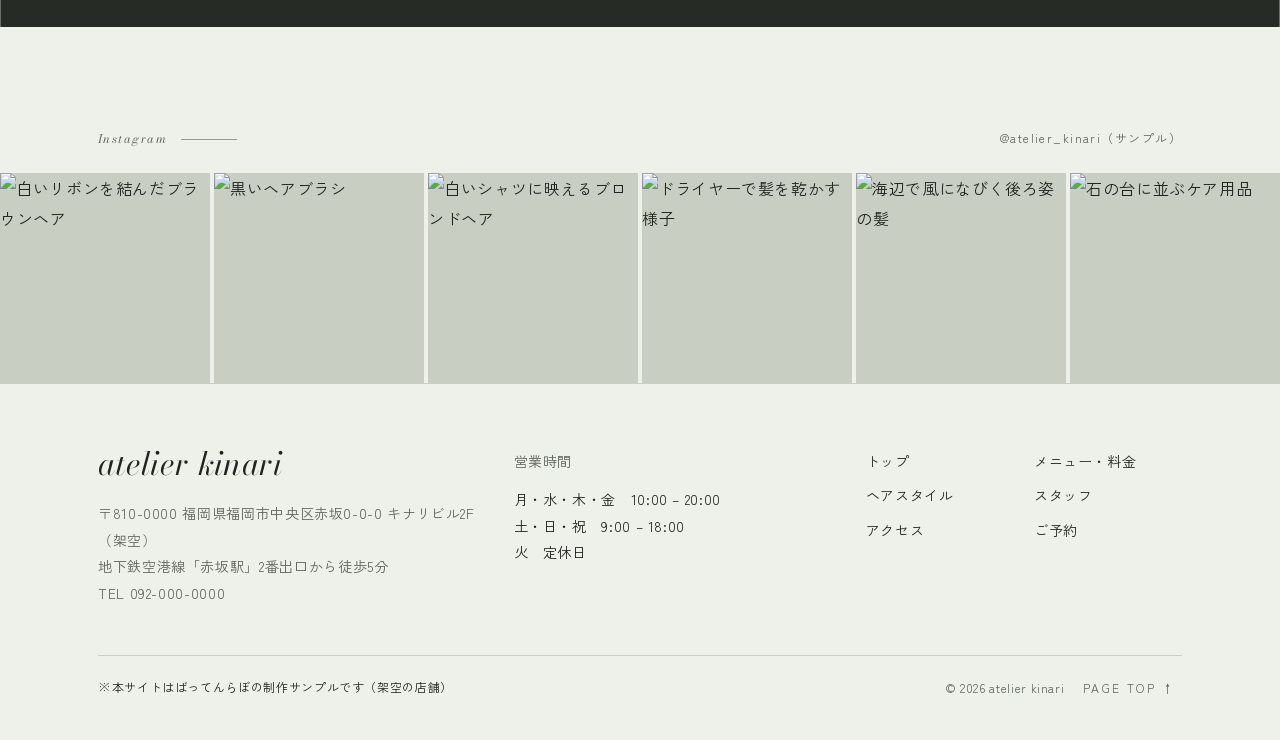
==== commit 1f45a6bd: "Replace homepage with supplied HTML and restore previous stylesheet" ====
--- a/index.html
+++ b/index.html
@@ -18,7 +18,7 @@
 <link rel="stylesheet" href="https://fonts.googleapis.com/css2?family=Bodoni+Moda:ital,opsz,wght@0,6..96,400;1,6..96,400&family=Shippori+Mincho:wght@500&family=Zen+Kaku+Gothic+New:wght@400;500&display=swap">
 <link rel="preload" as="image" media="(max-aspect-ratio: 1/1)" imagesrcset="https://images.unsplash.com/photo-1633681117690-262b94a01378?auto=format&fit=crop&w=800&h=1200&crop=focalpoint&fp-x=0.5&fp-y=0.5&q=70 800w, https://images.unsplash.com/photo-1633681117690-262b94a01378?auto=format&fit=crop&w=1200&h=1800&crop=focalpoint&fp-x=0.5&fp-y=0.5&q=70 1200w" imagesizes="100vw" fetchpriority="high">
 <link rel="preload" as="image" media="(min-aspect-ratio: 1/1)" imagesrcset="https://images.unsplash.com/photo-1633681117690-262b94a01378?auto=format&fit=crop&w=800&q=70 800w, https://images.unsplash.com/photo-1633681117690-262b94a01378?auto=format&fit=crop&w=1400&q=70 1400w, https://images.unsplash.com/photo-1633681117690-262b94a01378?auto=format&fit=crop&w=1800&q=70 1800w" imagesizes="100vw" fetchpriority="high">
-<link rel="stylesheet" href="./assets/css/style.css?v=20261015-hero">
+<link rel="stylesheet" href="./assets/css/style.css?v=20261015-hero2">
 </head>
 <body data-page="home">
 
@@ -42,7 +42,6 @@
         <span class="mask"><span>kinari</span></span>
         <span class="skip">ほどける、整う。福岡・赤坂の美容室 atelier kinari</span>
       </h1>
-      <p class="hero__lead" data-bind="lead">素髪がきれいな人へ。</p>
       <div class="hero__btns">
         <a class="btn btn--fill" href="./reserve.html">ご予約はこちら<span class="arrow"></span></a>
         <a class="btn" href="./menu.html">メニュー・料金</a>
--- a/assets/css/style.css
+++ b/assets/css/style.css
@@ -179,8 +179,7 @@
 /* ---------- Hero ---------- */
 .hero { position: relative; color: #f4f5ef; min-height: clamp(560px, 92svh, 900px); display: grid; overflow: hidden; background: #2a2f29; }
 .hero__media { position: absolute; inset: 0; }
-.hero__media picture { display: block; width: 100%; height: 100%; }
-.hero__media img { width: 100%; height: 100%; object-fit: cover; object-position: var(--hero-pos, 50% 50%); transform: scale(var(--hero-zoom, 1.12)); animation: heroZoom 12s var(--ease) .3s forwards; }
+.hero__media img { width: 100%; height: 100%; object-fit: cover; transform: scale(1.12); animation: heroZoom 12s var(--ease) .3s forwards; }
 .hero__media::after { content: ""; position: absolute; inset: 0; background: linear-gradient(180deg, rgba(15,18,15,.35) 0%, rgba(15,18,15,.05) 40%, rgba(15,18,15,.6) 100%); }
 @keyframes heroZoom { to { transform: scale(1); } }
 .hero__in { position: relative; display: grid; align-content: end; gap: 26px; padding-block: calc(var(--header-h) + 60px) clamp(56px, 8vw, 96px); }
@@ -206,11 +205,6 @@
 .hero__scroll::after { content: ""; display: block; width: 1px; height: 54px; margin: 10px auto 0; background: linear-gradient(currentColor 50%, transparent 50%); background-size: 1px 200%; animation: scrollLine 2s linear infinite; }
 @keyframes scrollLine { from { background-position: 0 -100%; } to { background-position: 0 100%; } }
 @keyframes fadeUp { from { opacity: 0; transform: translateY(16px); } to { opacity: 1; transform: none; } }
-/* 縦長画面：高さを少し抑えて左右の切り落としを減らし、ズーム量も控えめにして終了後の構図とのギャップをなくす */
-@media (max-aspect-ratio: 1/1) {
-  .hero { min-height: clamp(520px, 84svh, 760px); }
-  .hero__media img { --hero-zoom: 1.04; }
-}
 @media (min-width: 960px) { .hero__scroll { display: block; } .hero__in { padding-left: calc(var(--gutter) + 40px); } }
 
 /* ---------- 4点サマリー ---------- */
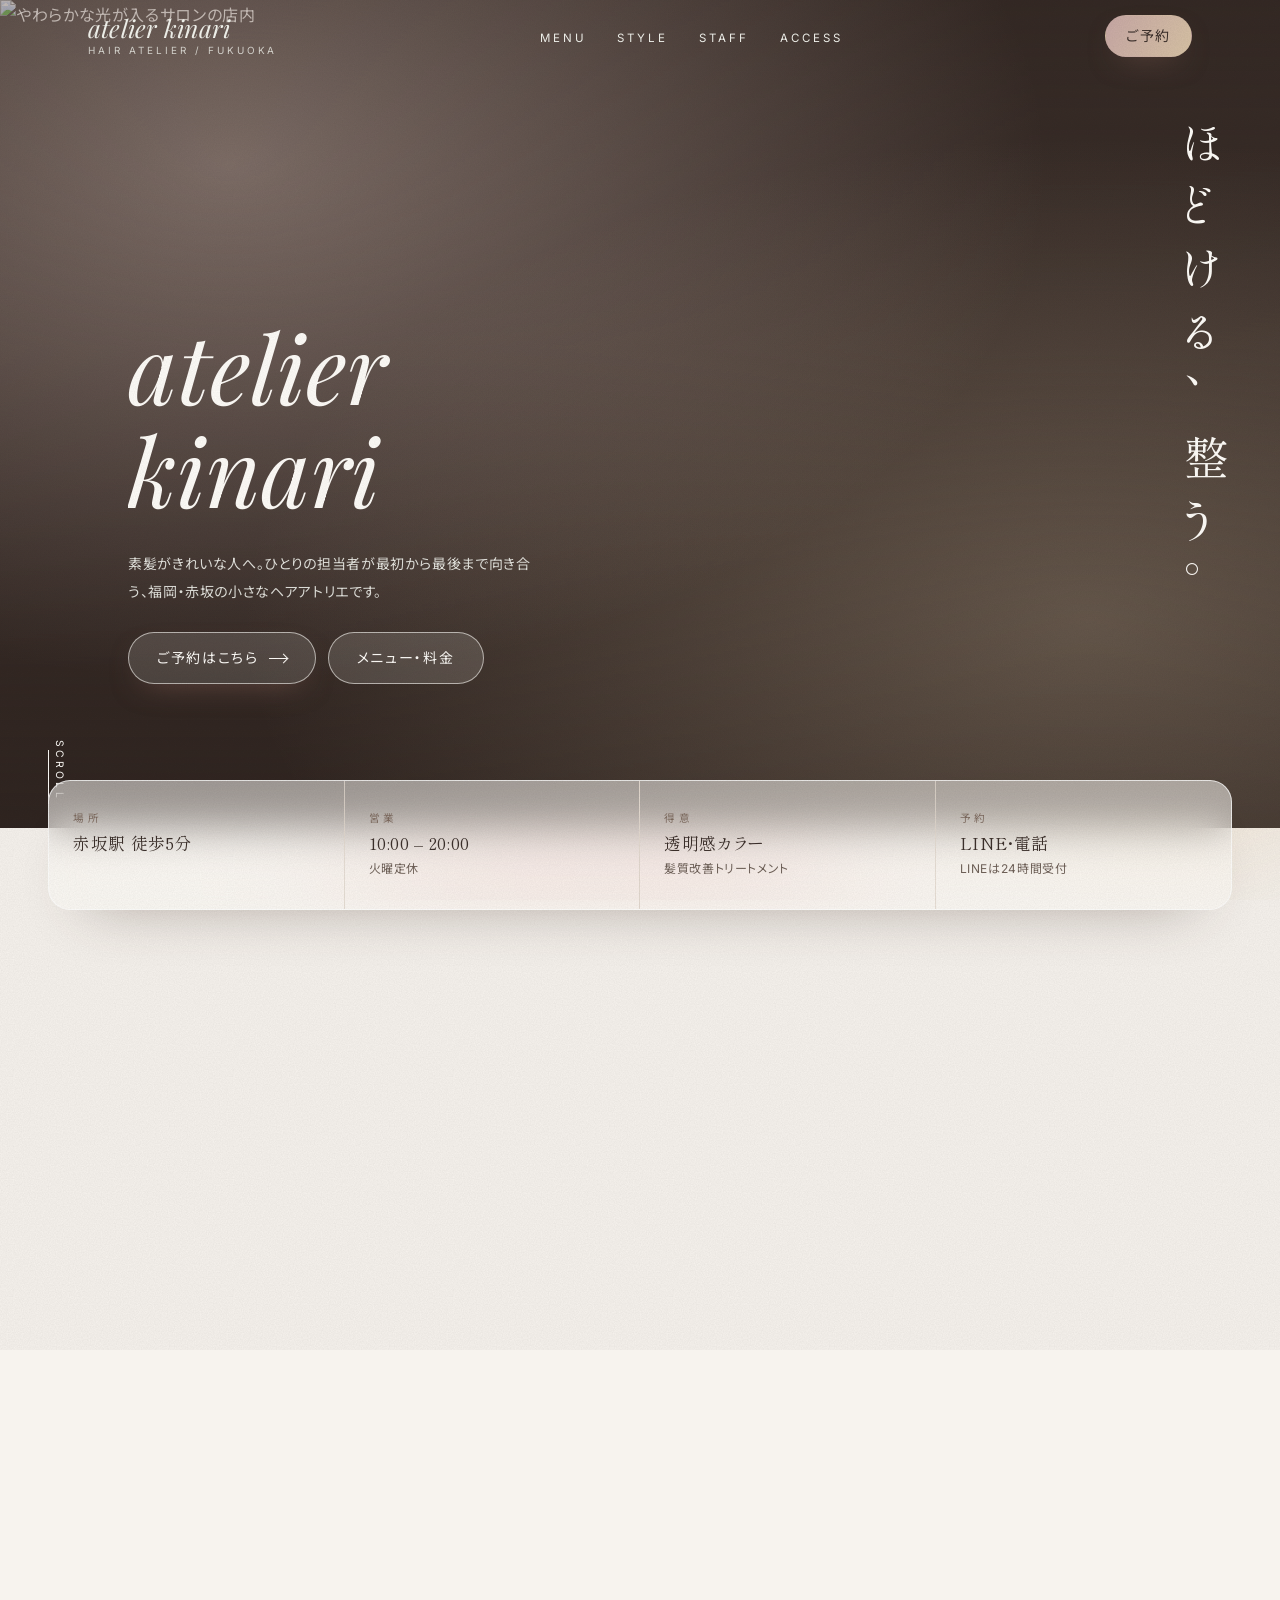
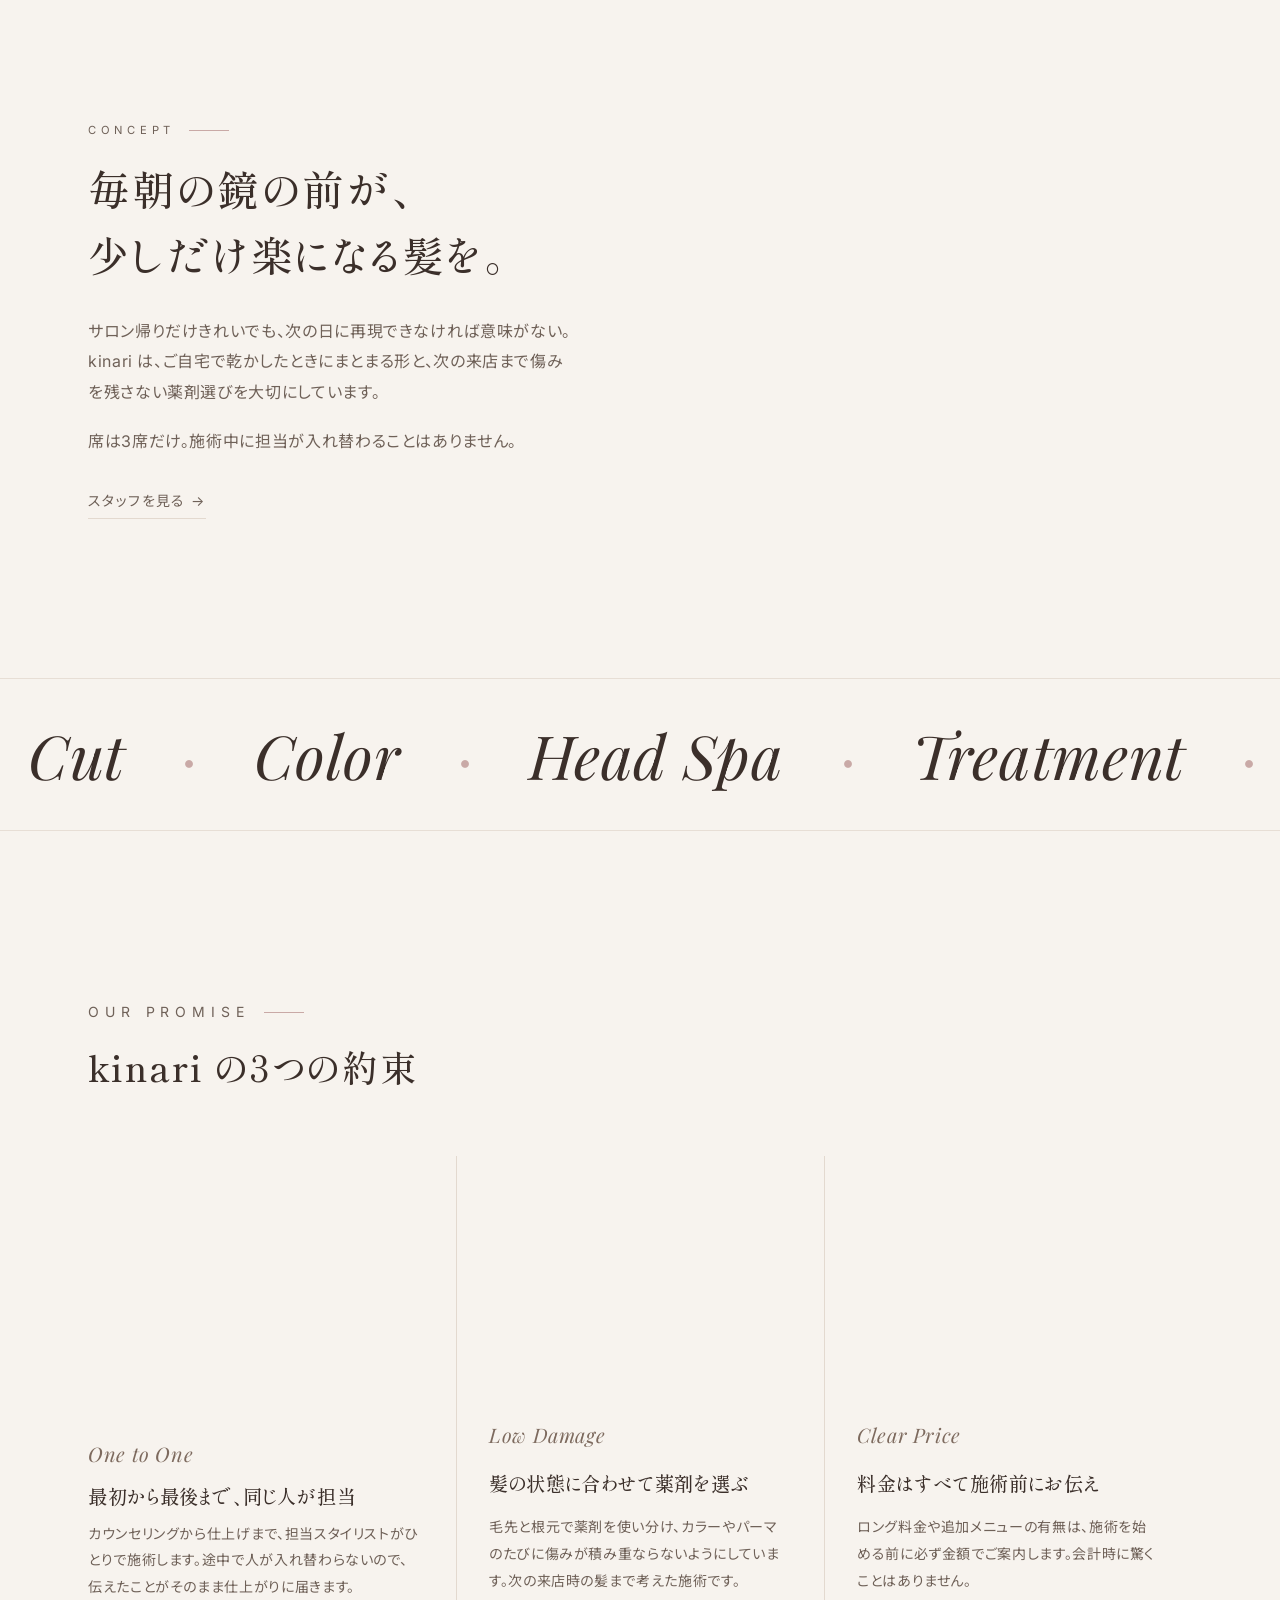
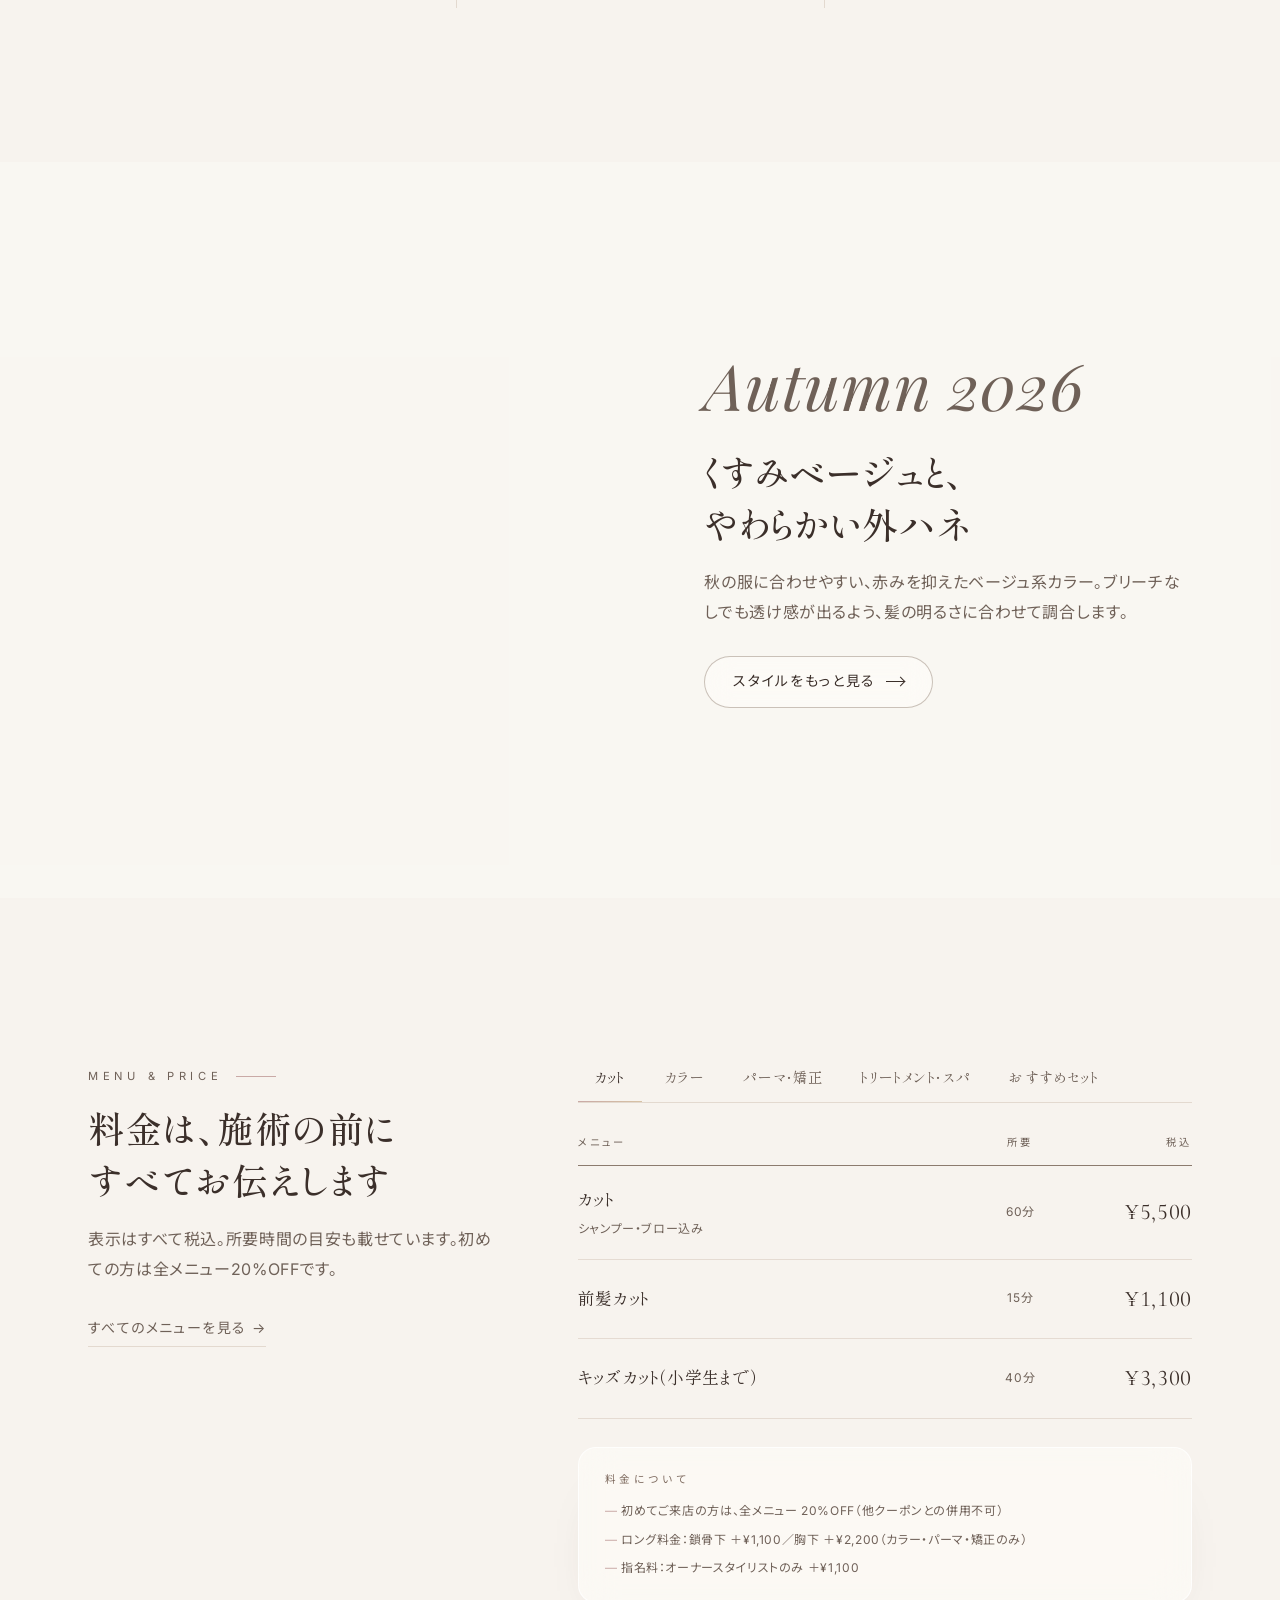
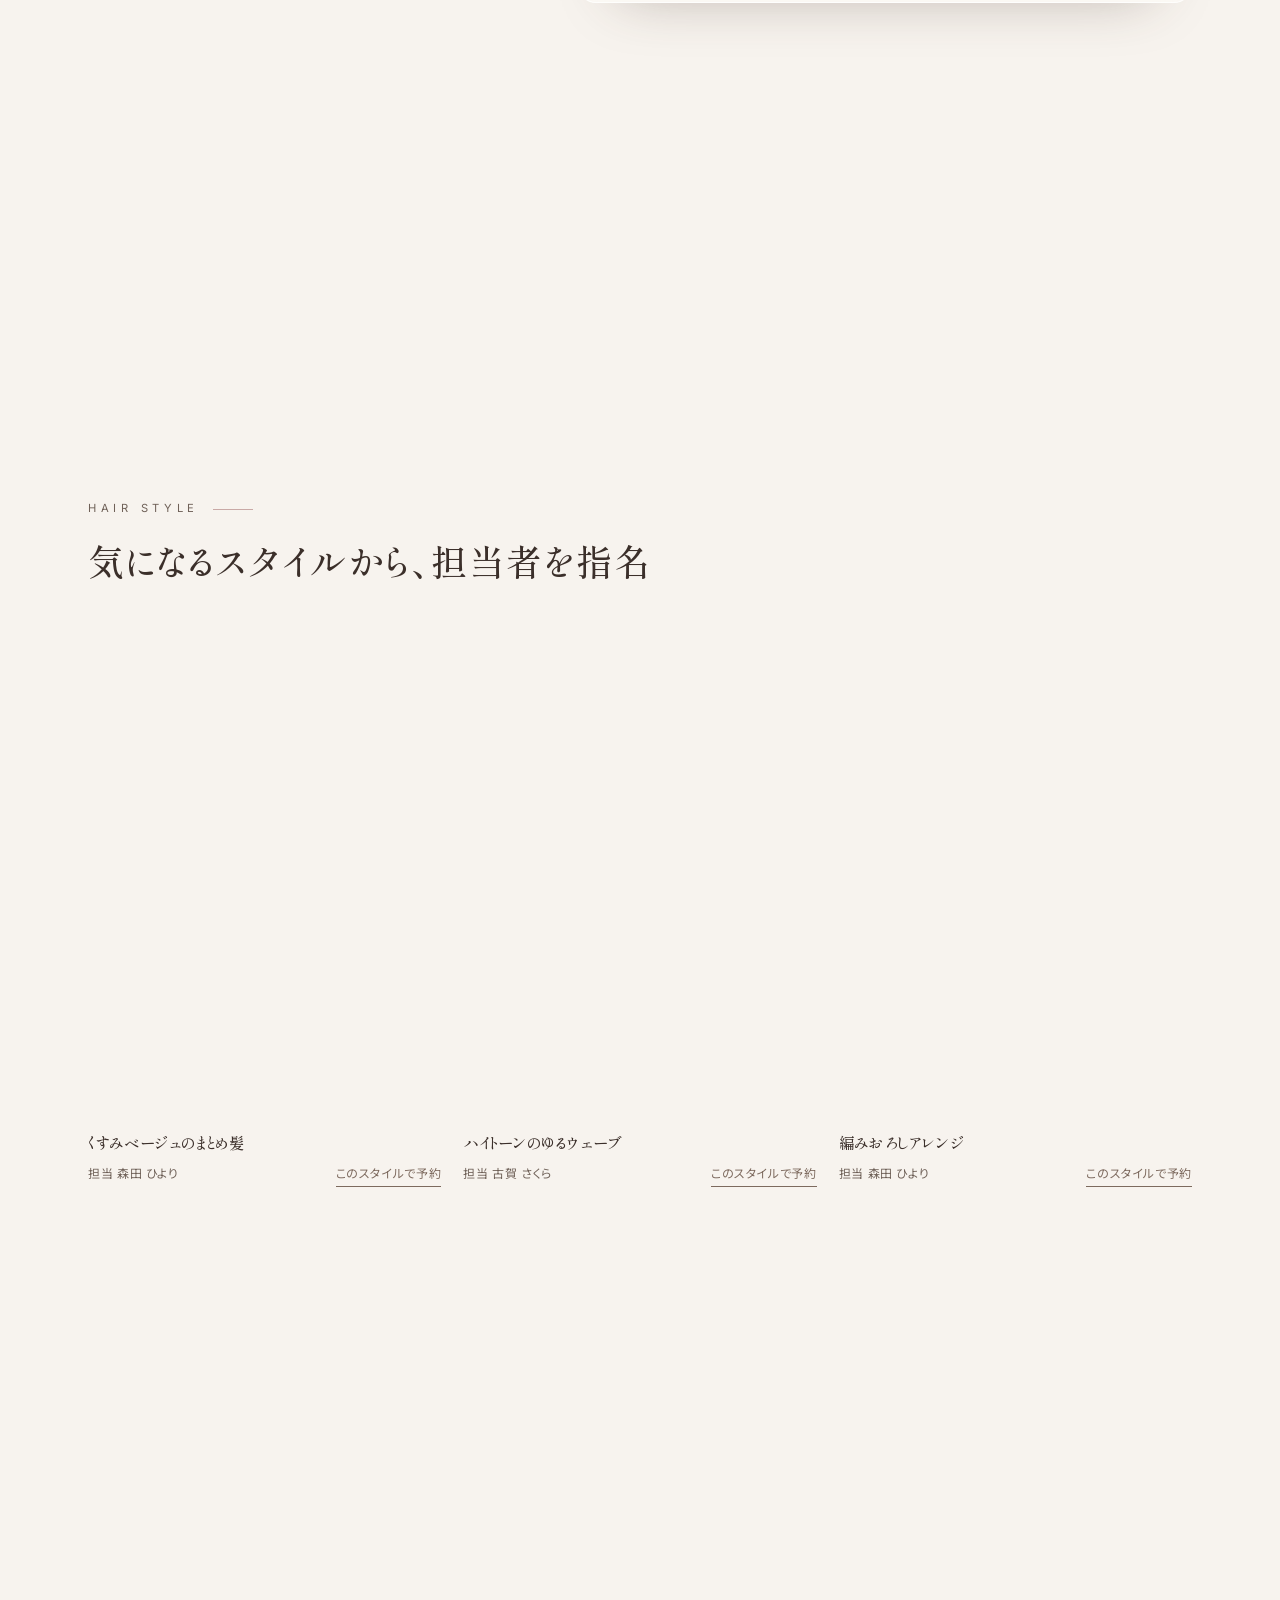
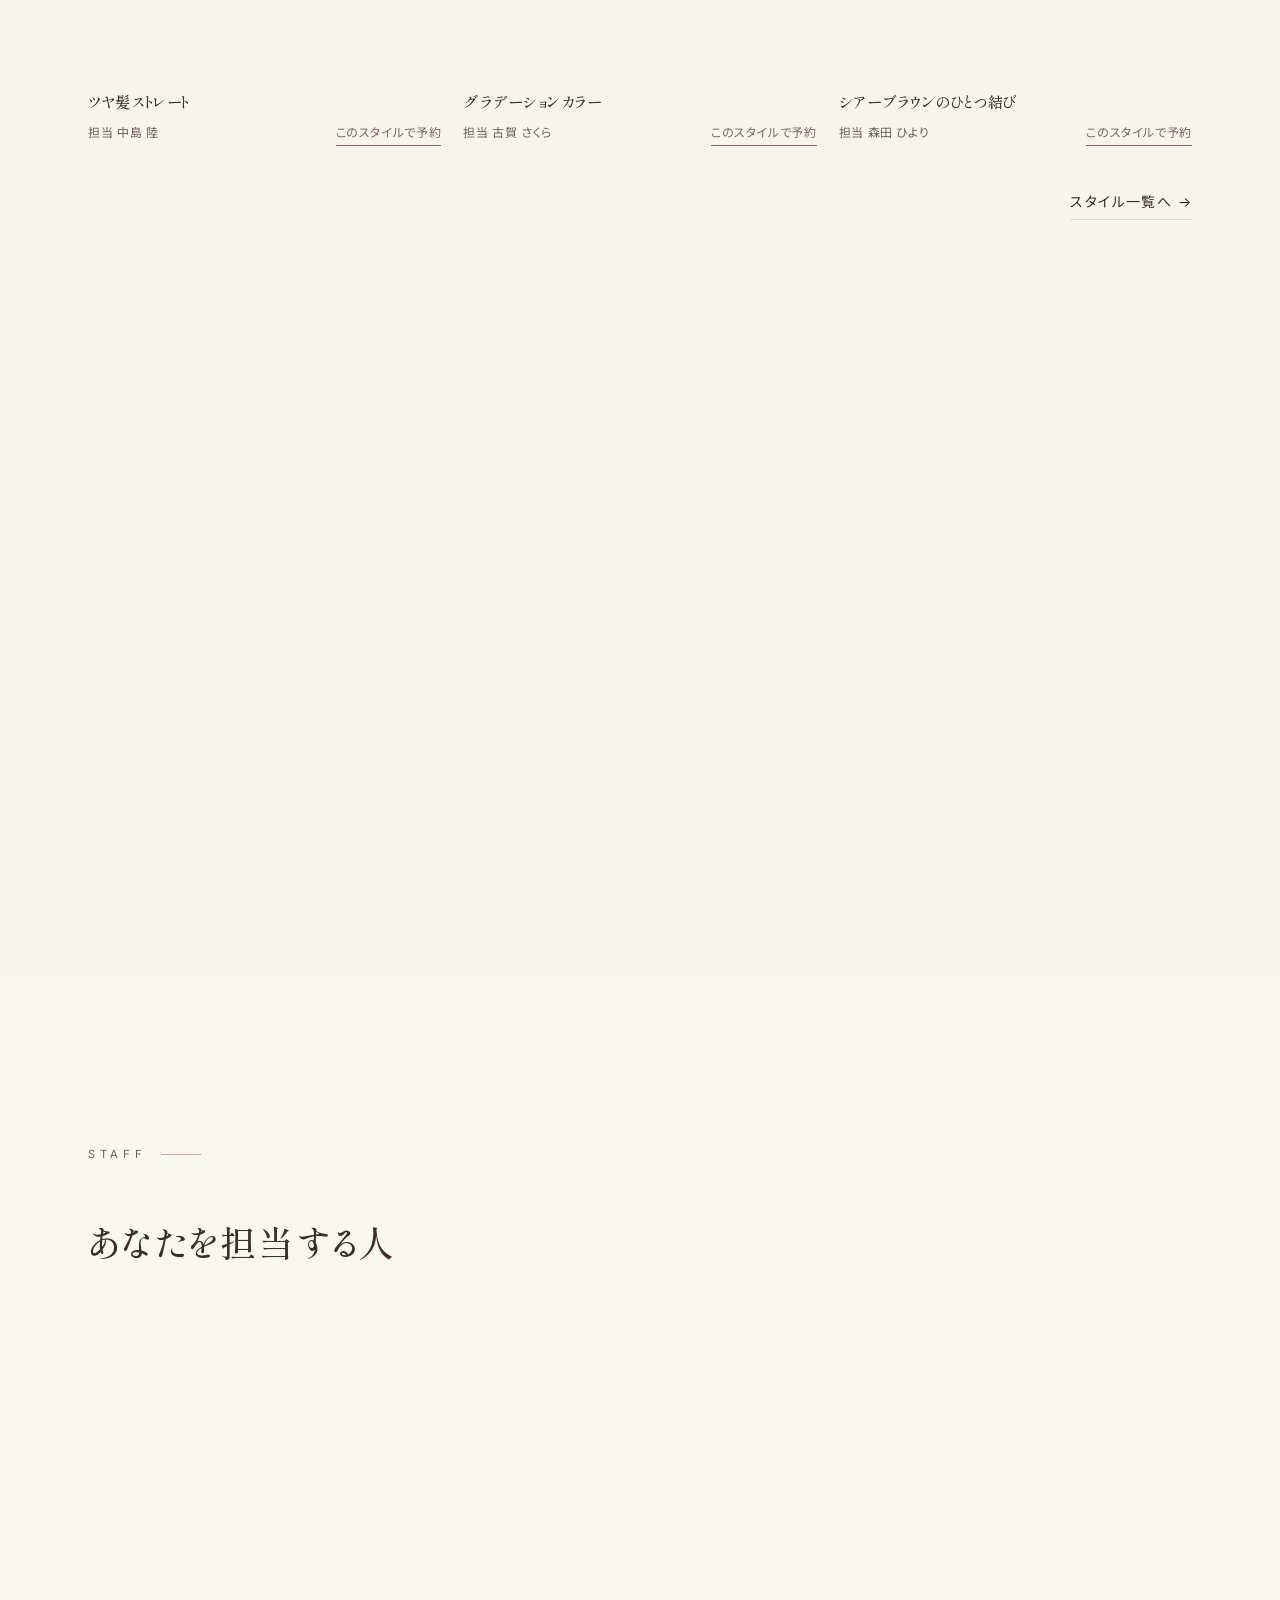
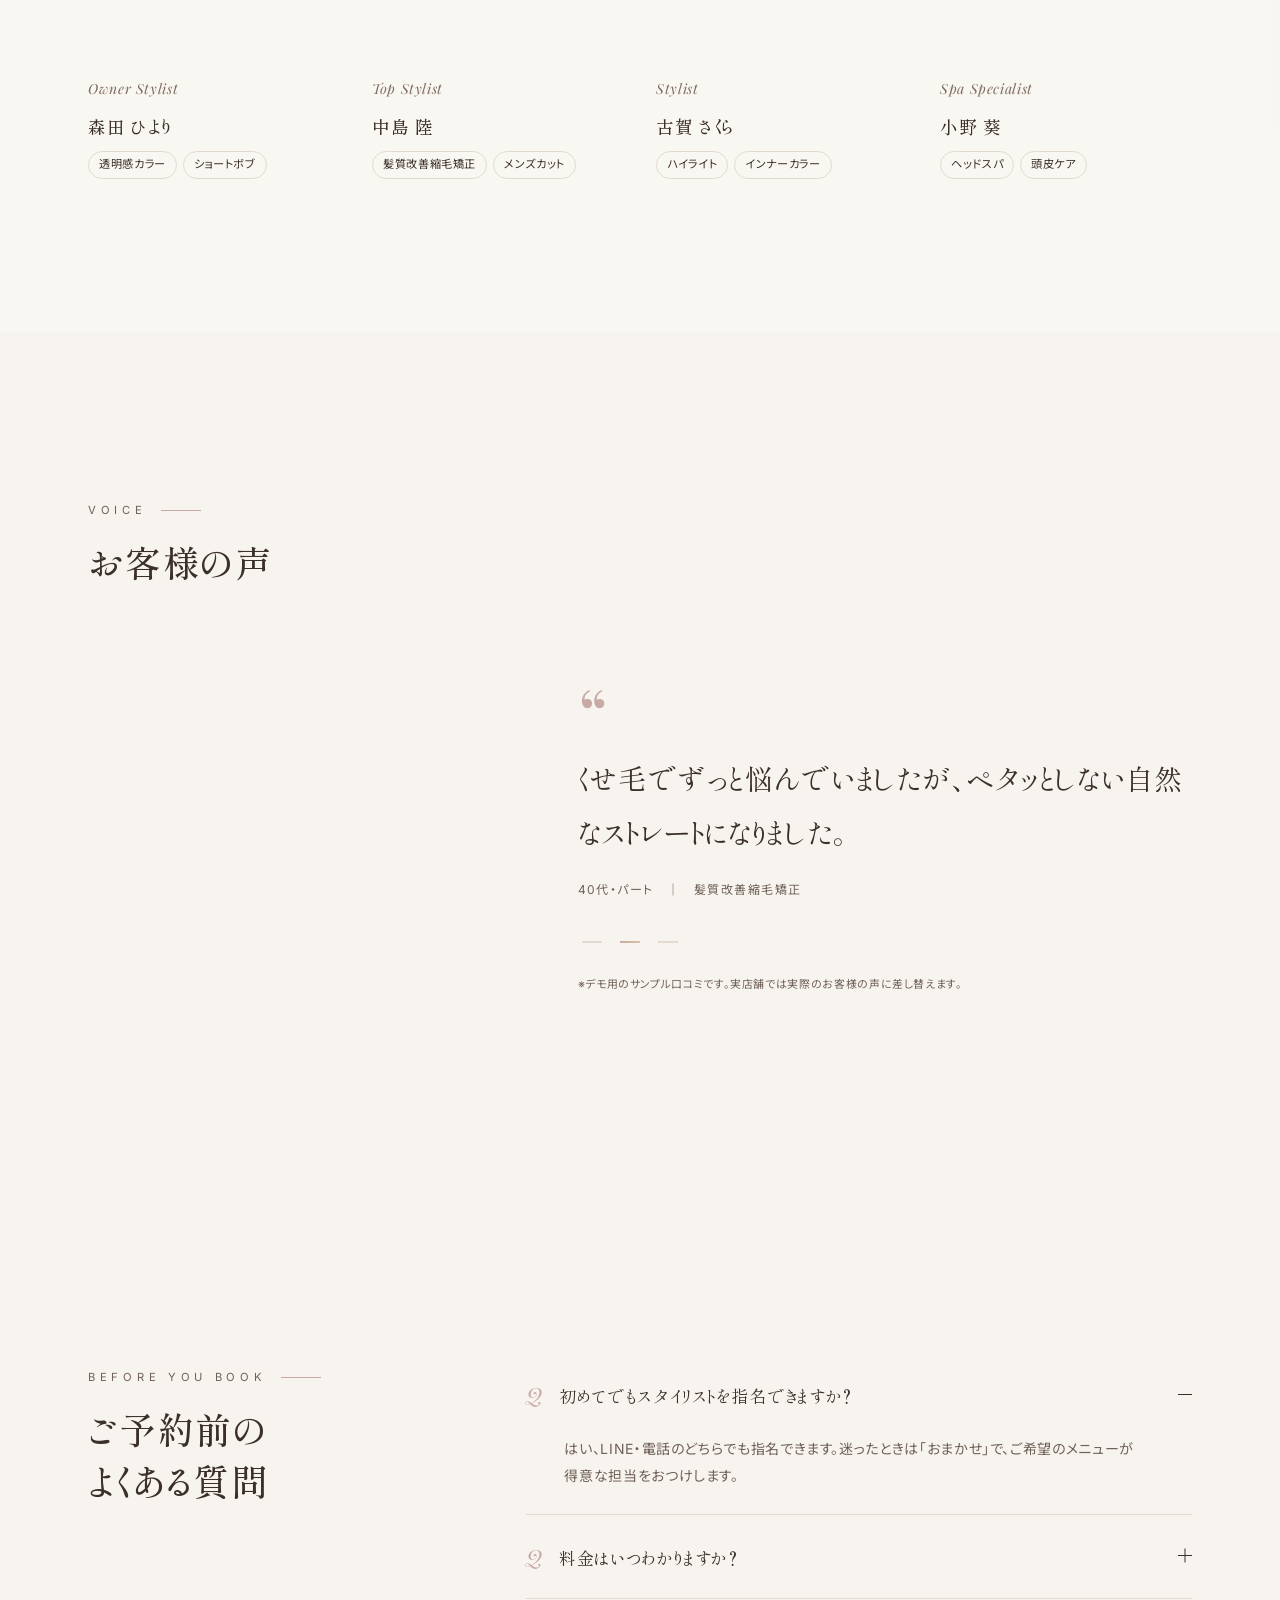
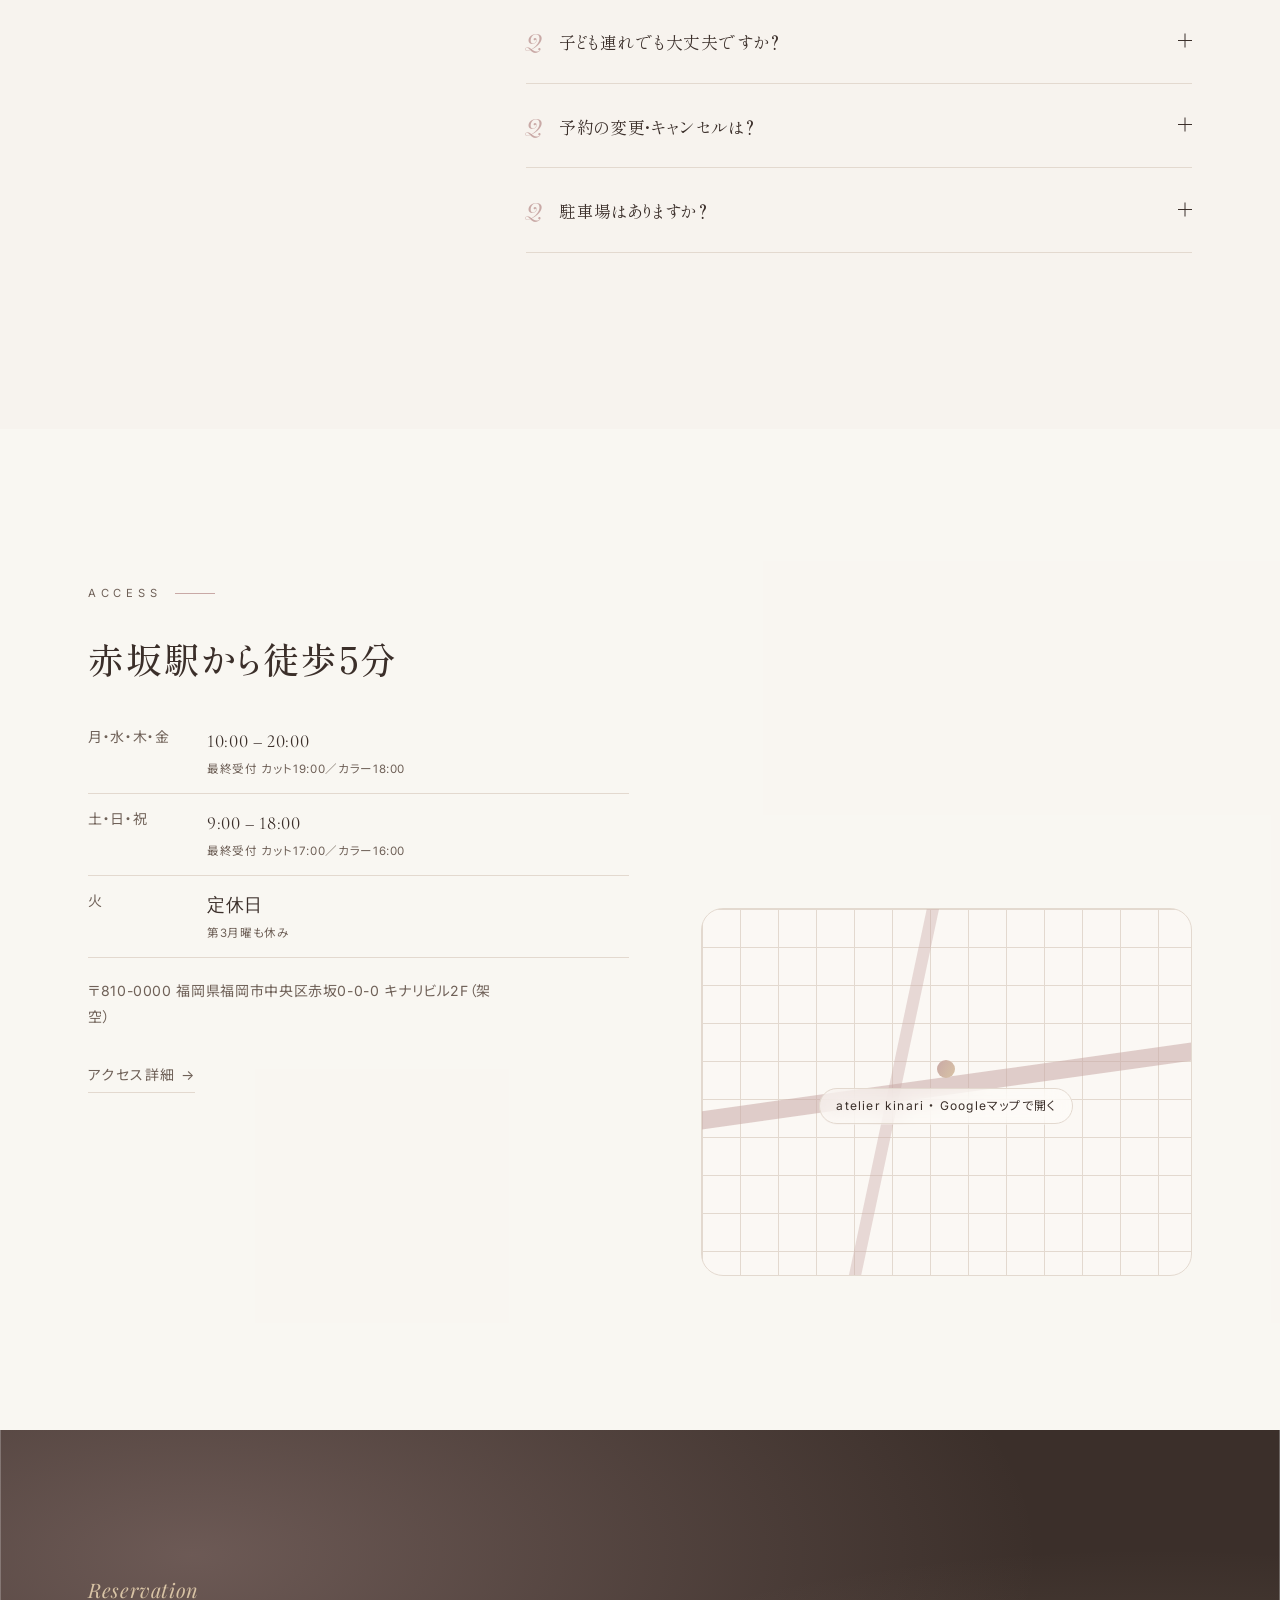
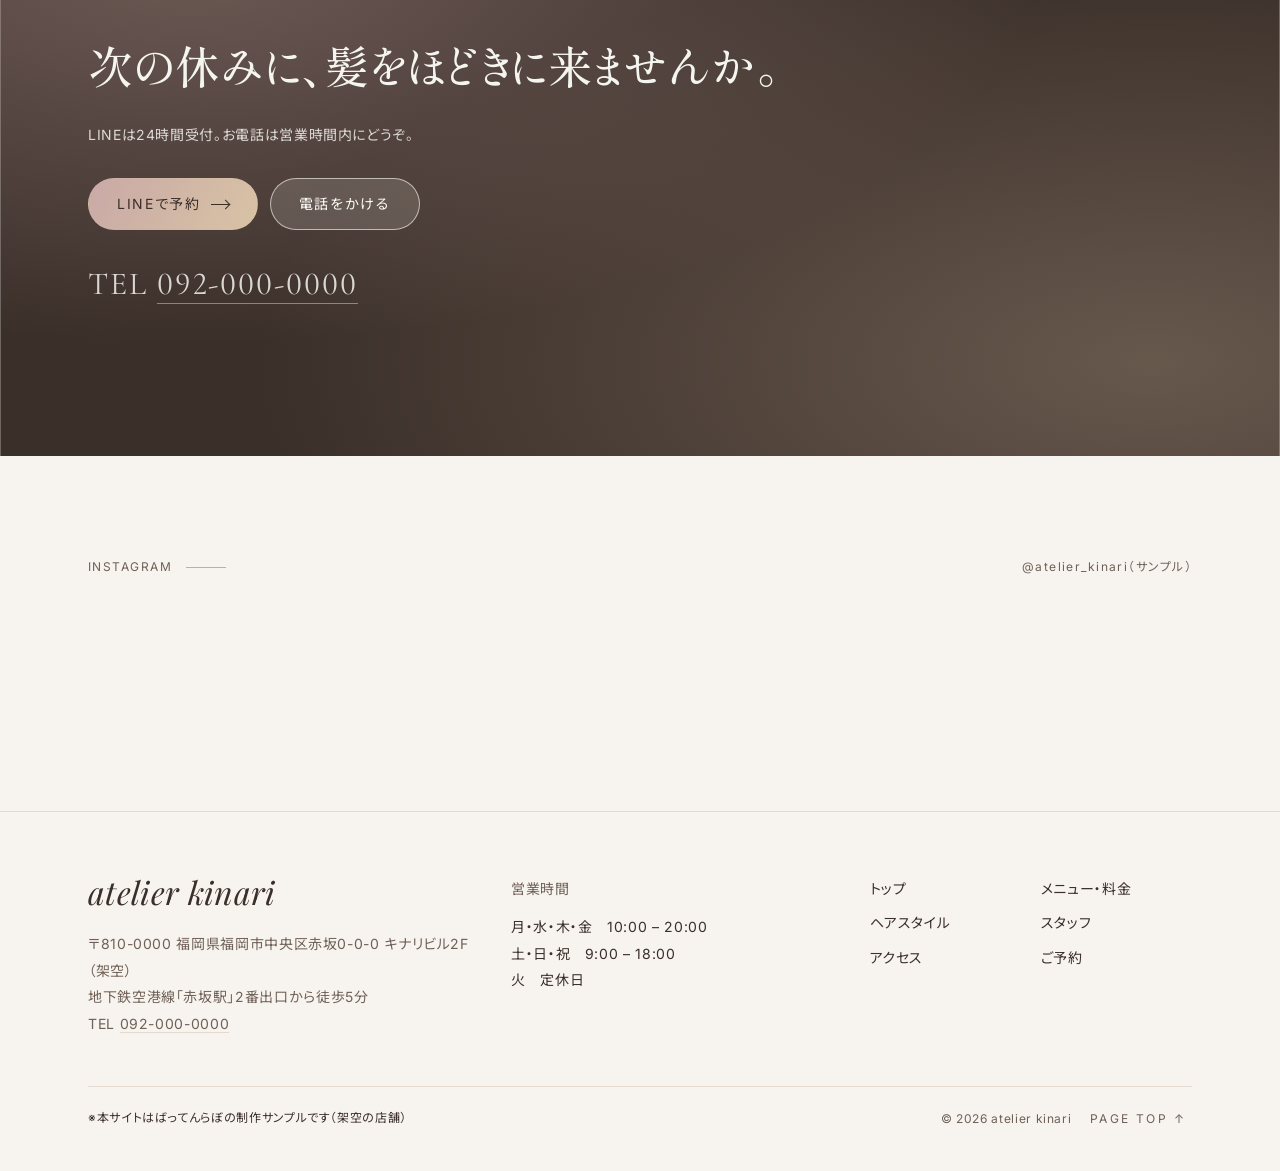
==== commit 287835ca: "Replace salon demo with uploaded kinari site" ====
--- a/index.html
+++ b/index.html
@@ -10,15 +10,13 @@
 <meta property="og:description" content="透明感カラーと髪質改善が得意な、マンツーマン施術のヘアアトリエ。">
 <meta property="og:image" content="./assets/img/ogp.png">
 <meta name="twitter:card" content="summary_large_image">
-<meta name="theme-color" content="#eef0ea">
+<meta name="theme-color" content="#F7F3EE">
 <link rel="icon" href="./assets/img/favicon.svg" type="image/svg+xml">
 <link rel="preconnect" href="https://fonts.googleapis.com">
 <link rel="preconnect" href="https://fonts.gstatic.com" crossorigin>
 <link rel="preconnect" href="https://images.unsplash.com">
-<link rel="stylesheet" href="https://fonts.googleapis.com/css2?family=Bodoni+Moda:ital,opsz,wght@0,6..96,400;1,6..96,400&family=Shippori+Mincho:wght@500&family=Zen+Kaku+Gothic+New:wght@400;500&display=swap">
-<link rel="preload" as="image" media="(max-aspect-ratio: 1/1)" imagesrcset="https://images.unsplash.com/photo-1633681117690-262b94a01378?auto=format&fit=crop&w=800&h=1200&crop=focalpoint&fp-x=0.5&fp-y=0.5&q=70 800w, https://images.unsplash.com/photo-1633681117690-262b94a01378?auto=format&fit=crop&w=1200&h=1800&crop=focalpoint&fp-x=0.5&fp-y=0.5&q=70 1200w" imagesizes="100vw" fetchpriority="high">
-<link rel="preload" as="image" media="(min-aspect-ratio: 1/1)" imagesrcset="https://images.unsplash.com/photo-1633681117690-262b94a01378?auto=format&fit=crop&w=800&q=70 800w, https://images.unsplash.com/photo-1633681117690-262b94a01378?auto=format&fit=crop&w=1400&q=70 1400w, https://images.unsplash.com/photo-1633681117690-262b94a01378?auto=format&fit=crop&w=1800&q=70 1800w" imagesizes="100vw" fetchpriority="high">
-<link rel="stylesheet" href="./assets/css/style.css?v=20261015-hero2">
+<link rel="stylesheet" href="https://fonts.googleapis.com/css2?family=Cormorant+Garamond:ital,wght@0,400;0,500;1,400&family=Inter:wght@300;400;500&family=Noto+Sans+JP:wght@300;400;500&family=Playfair+Display:ital,wght@0,400;0,500;1,400&family=Shippori+Mincho:wght@400;500&display=swap">
+<link rel="stylesheet" href="./assets/css/style.css?v=20261018-sora">
 </head>
 <body data-page="home">
 
@@ -27,13 +25,9 @@
   <!-- ===== HERO ===== -->
   <section class="hero" aria-label="メインビジュアル">
     <div class="hero__media">
-      <!-- 縦長画面（スマホ）は縦構図の画像を出し分け。縦写真に差し替える場合はこの srcset を変更 -->
-      <picture>
-        <source media="(max-aspect-ratio: 1/1)" srcset="https://images.unsplash.com/photo-1633681117690-262b94a01378?auto=format&fit=crop&w=800&h=1200&crop=focalpoint&fp-x=0.5&fp-y=0.5&q=70 800w, https://images.unsplash.com/photo-1633681117690-262b94a01378?auto=format&fit=crop&w=1200&h=1800&crop=focalpoint&fp-x=0.5&fp-y=0.5&q=70 1200w" sizes="100vw" width="1200" height="1800">
-        <img src="https://images.unsplash.com/photo-1633681117690-262b94a01378?auto=format&fit=crop&w=1800&q=70"
-             srcset="https://images.unsplash.com/photo-1633681117690-262b94a01378?auto=format&fit=crop&w=800&q=70 800w, https://images.unsplash.com/photo-1633681117690-262b94a01378?auto=format&fit=crop&w=1400&q=70 1400w, https://images.unsplash.com/photo-1633681117690-262b94a01378?auto=format&fit=crop&w=1800&q=70 1800w"
-             sizes="100vw" alt="やわらかな光が入るサロンの店内" width="1800" height="1200" fetchpriority="high">
-      </picture>
+      <img src="https://images.unsplash.com/photo-1633681117690-262b94a01378?auto=format&fit=crop&w=1800&q=70"
+           srcset="https://images.unsplash.com/photo-1633681117690-262b94a01378?auto=format&fit=crop&w=800&q=70 800w, https://images.unsplash.com/photo-1633681117690-262b94a01378?auto=format&fit=crop&w=1400&q=70 1400w, https://images.unsplash.com/photo-1633681117690-262b94a01378?auto=format&fit=crop&w=2200&q=70 2200w"
+           sizes="100vw" alt="やわらかな光が入るサロンの店内" width="1800" height="1200" fetchpriority="high">
     </div>
     <p class="hero__vertical" aria-hidden="true">ほどける、整う。</p>
     <div class="wrap hero__in">
@@ -42,6 +36,7 @@
         <span class="mask"><span>kinari</span></span>
         <span class="skip">ほどける、整う。福岡・赤坂の美容室 atelier kinari</span>
       </h1>
+      <p class="hero__lead" data-bind="lead">素髪がきれいな人へ。</p>
       <div class="hero__btns">
         <a class="btn btn--fill" href="./reserve.html">ご予約はこちら<span class="arrow"></span></a>
         <a class="btn" href="./menu.html">メニュー・料金</a>
@@ -192,12 +187,12 @@
     <div class="wrap" data-reveal>
       <p class="en">Reservation</p>
       <h2>次の休みに、髪をほどきに来ませんか。</h2>
-      <p>WEB予約・LINEは24時間受付。お電話は営業時間内にどうぞ。</p>
+      <p>LINEは24時間受付。お電話は営業時間内にどうぞ。</p>
       <div class="btns">
-        <a class="btn" data-href="web" href="#reserve-web">WEBで予約<span class="arrow"></span></a>
-        <a class="btn" data-href="line" href="#reserve-line">LINEで予約</a>
-      </div>
-      <p class="tel">TEL <span data-bind="tel"></span></p>
+        <a class="btn" data-href="line" href="#reserve-line">LINEで予約<span class="arrow"></span></a>
+        <a class="btn" data-href="tel" href="#">電話をかける</a>
+      </div>
+      <p class="tel">TEL <a data-href="tel" data-bind="tel" href="#"></a></p>
     </div>
   </section>
 
@@ -213,6 +208,6 @@
 </main>
 
 <script src="./assets/js/site-data.js"></script>
-<script src="./assets/js/main.js?v=20261012-scroll3"></script>
+<script src="./assets/js/main.js?v=20261018-sora"></script>
 </body>
 </html>
--- a/assets/css/style.css
+++ b/assets/css/style.css
@@ -2,48 +2,65 @@
    atelier kinari ― style.css
    Layout: 左右非対称のエディトリアル構成。縦書きのコピーと
            細い罫線、写真のクリップ表示で「静かな上質さ」を出す
+   Design：光と空気をまとう、静かなラグジュアリーサロン
+           （Glassmorphism × Aurora × Grain）
    ★着せ替えは :root の数行を変更するだけ
    ========================================================= */
+/* ★着せ替えポイント：配色は Base 60 / Sub 30 / Accent 10 の比率で使う */
 :root {
   /* Color */
-  --bg: #eef0ea;          /* 霧がかった石の白 */
-  --surface: #f7f8f4;     /* カード・帯 */
-  --ink: #1f2420;         /* 本文 */
-  --muted: #5d655d;       /* 補足 */
-  --line: #c9cec3;        /* 罫線 */
-  --accent: #4b5b41;      /* 苔色（ボタン・強調） */
-  --accent-ink: #f4f5ef;  /* アクセント上の文字 */
-  --clay: #cbbba6;        /* 差し色（ごく控えめ） */
-  --shade: rgba(20, 24, 20, .45);
+  --bg: #F7F3EE;          /* Base：ウォームアイボリー（60%） */
+  --surface: #FBF8F4;     /* カード・帯 */
+  --ink: #3B2F2A;         /* 本文（ダークモカ） */
+  --muted: #6F6158;       /* 補足 */
+  --line: #E3D9CF;        /* 罫線 */
+  --sub: #8C7B6E;         /* Sub：モカグレージュ（30%） */
+  --accent: #7D6A5E;      /* 文字で使う強調色（読みやすさのためSubを少し深く） */
+  --accent-ink: #FFFDF9;  /* 濃い色の上の文字 */
+  --rose: #C9A9A6;        /* Accent：ダスティローズ（10%） */
+  --gold: #D8C3A5;        /* Accent：シャンパンゴールド（10%） */
+  --grad: linear-gradient(120deg, var(--rose) 0%, var(--gold) 100%);
+  --on-grad: #3B2F2A;     /* アクセントの上の文字 */
+  --clay: #C9A9A6;        /* 差し色 */
+  --glass: rgba(255, 253, 249, .55);
+  --glass-line: rgba(255, 255, 255, .75);
+  --aurora-1: #F1D9CF; --aurora-2: #ECDABF; --aurora-3: #E9CFCA;
+  --shade: rgba(40, 30, 26, .45);
 
   /* Type */
-  --f-latin: "Bodoni Moda", "Didot", "Times New Roman", serif;
+  --f-latin: "Playfair Display", "Didot", "Times New Roman", serif;
   --f-head: "Shippori Mincho", "Hiragino Mincho ProN", "Yu Mincho", serif;
-  --f-body: "Zen Kaku Gothic New", "Hiragino Sans", "Yu Gothic", "Noto Sans JP", sans-serif;
+  --f-body: "Inter", "Noto Sans JP", "Hiragino Sans", "Yu Gothic", sans-serif;
+  --f-num: "Cormorant Garamond", "Playfair Display", serif;
 
   /* Scale */
   --fs-xs: .75rem; --fs-sm: .875rem; --fs-md: 1rem; --fs-lg: 1.25rem;
   --fs-xl: clamp(1.5rem, 1.1rem + 1.6vw, 2.25rem);
-  --fs-xxl: clamp(2.6rem, 1.6rem + 5vw, 5.5rem);
+  --fs-xxl: clamp(2.8rem, 1.6rem + 5.4vw, 6rem);
 
   /* Space */
   --gutter: clamp(16px, 4vw, 48px);
-  --section: clamp(72px, 10vw, 140px);
-  --maxw: 1180px;
-  --radius: 2px;
+  --section: clamp(88px, 12vw, 168px);
+  --maxw: 1200px;
+  --radius: 6px;
   --ease: cubic-bezier(.22, .8, .2, 1);
-  --header-h: 68px;
+  --ease-soft: cubic-bezier(.16, 1, .3, 1);
+  --header-h: 72px;
 }
 @media (prefers-color-scheme: dark) {
   :root:not([data-theme="light"]) {
-    --bg: #161a17; --surface: #1d221e; --ink: #e8ebe3; --muted: #a3ab9f; --line: #343b34;
-    --accent: #9fb38f; --accent-ink: #151914; --clay: #8a7a66; --shade: rgba(0,0,0,.55);
+    --bg: #1E1916; --surface: #27201C; --ink: #F3ECE4; --muted: #BFB1A5; --line: #3B322C;
+    --sub: #A8968A; --accent: #D8C3A5; --accent-ink: #1E1916; --on-grad: #2A211D; --clay: #B9958F;
+    --glass: rgba(42, 34, 30, .55); --glass-line: rgba(255, 255, 255, .08);
+    --aurora-1: #4A3530; --aurora-2: #4A3F2E; --aurora-3: #43302E; --shade: rgba(0,0,0,.55);
     color-scheme: dark;
   }
 }
 :root[data-theme="dark"] {
-  --bg: #161a17; --surface: #1d221e; --ink: #e8ebe3; --muted: #a3ab9f; --line: #343b34;
-  --accent: #9fb38f; --accent-ink: #151914; --clay: #8a7a66; --shade: rgba(0,0,0,.55);
+  --bg: #1E1916; --surface: #27201C; --ink: #F3ECE4; --muted: #BFB1A5; --line: #3B322C;
+  --sub: #A8968A; --accent: #D8C3A5; --accent-ink: #1E1916; --on-grad: #2A211D; --clay: #B9958F;
+  --glass: rgba(42, 34, 30, .55); --glass-line: rgba(255, 255, 255, .08);
+  --aurora-1: #4A3530; --aurora-2: #4A3F2E; --aurora-3: #43302E; --shade: rgba(0,0,0,.55);
   color-scheme: dark;
 }
 
@@ -106,11 +123,11 @@
 .opening {
   position: fixed; inset: 0; z-index: 300; display: grid; place-items: center;
   background: var(--bg); pointer-events: none;
-  animation: openingOut .75s var(--ease) .65s forwards;
+  animation: openingOut .9s var(--ease) 1.4s forwards;
 }
 .opening__logo { font-family: var(--f-latin); font-style: italic; font-size: clamp(1.8rem, 5vw, 3rem); color: var(--ink); overflow: hidden; }
-.opening__logo span { display: inline-block; transform: translateY(110%); animation: rise .6s var(--ease) .05s forwards; }
-.opening__line { width: 0; height: 1px; background: var(--accent); margin: 14px auto 0; animation: lineGrow .65s var(--ease) .15s forwards; }
+.opening__logo span { display: inline-block; transform: translateY(110%); animation: rise .9s var(--ease) .15s forwards; }
+.opening__line { width: 0; height: 1px; background: var(--accent); margin: 14px auto 0; animation: lineGrow 1s var(--ease) .5s forwards; }
 @keyframes openingOut { to { clip-path: inset(0 0 100% 0); visibility: hidden; } }
 @keyframes rise { to { transform: translateY(0); } }
 @keyframes lineGrow { to { width: 120px; } }
@@ -179,7 +196,7 @@
 /* ---------- Hero ---------- */
 .hero { position: relative; color: #f4f5ef; min-height: clamp(560px, 92svh, 900px); display: grid; overflow: hidden; background: #2a2f29; }
 .hero__media { position: absolute; inset: 0; }
-.hero__media img { width: 100%; height: 100%; object-fit: cover; transform: scale(1.12); animation: heroZoom 12s var(--ease) .3s forwards; }
+.hero__media img { width: 100%; height: 100%; object-fit: cover; transform: scale(1.12); animation: heroZoom 9s var(--ease) .3s forwards; }
 .hero__media::after { content: ""; position: absolute; inset: 0; background: linear-gradient(180deg, rgba(15,18,15,.35) 0%, rgba(15,18,15,.05) 40%, rgba(15,18,15,.6) 100%); }
 @keyframes heroZoom { to { transform: scale(1); } }
 .hero__in { position: relative; display: grid; align-content: end; gap: 26px; padding-block: calc(var(--header-h) + 60px) clamp(56px, 8vw, 96px); }
@@ -188,13 +205,13 @@
   writing-mode: vertical-rl; font-family: var(--f-head); font-size: clamp(1.6rem, 1rem + 2.4vw, 2.8rem);
   letter-spacing: .32em; line-height: 1.2;
 }
-.hero__vertical .ch { display: inline-block; opacity: 0; transform: translateY(-18px); filter: blur(6px); animation: chIn .7s var(--ease) forwards; }
+.hero__vertical .ch { display: inline-block; opacity: 0; transform: translateY(-18px); filter: blur(6px); animation: chIn 1.1s var(--ease) forwards; }
 @keyframes chIn { to { opacity: 1; transform: none; filter: blur(0); } }
 .hero__title { font-family: var(--f-latin); font-style: italic; font-weight: 400; font-size: var(--fs-xxl); line-height: 1; letter-spacing: -.01em; }
 .hero__title .mask { display: block; overflow: hidden; padding-bottom: .08em; }
-.hero__title .mask > span { display: inline-block; transform: translateY(105%); animation: rise .85s var(--ease) forwards; }
-.hero__lead { max-width: 30em; font-size: var(--fs-sm); line-height: 2; color: rgba(244,245,239,.9); opacity: 0; animation: fadeUp .7s var(--ease) .25s forwards; }
-.hero__btns { display: flex; flex-wrap: wrap; gap: 12px; opacity: 0; animation: fadeUp .7s var(--ease) .35s forwards; }
+.hero__title .mask > span { display: inline-block; transform: translateY(105%); animation: rise 1.2s var(--ease) forwards; }
+.hero__lead { max-width: 30em; font-size: var(--fs-sm); line-height: 2; color: rgba(244,245,239,.9); opacity: 0; animation: fadeUp 1s var(--ease) 1.5s forwards; }
+.hero__btns { display: flex; flex-wrap: wrap; gap: 12px; opacity: 0; animation: fadeUp 1s var(--ease) 1.7s forwards; }
 .hero__btns .btn { border-color: rgba(244,245,239,.85); color: #f4f5ef; }
 .hero__btns .btn::before { background: #f4f5ef; }
 .hero__btns .btn:hover { color: #1f2420; }
@@ -405,7 +422,7 @@
 
 /* ---------- Reserve page ---------- */
 .ways { display: grid; gap: 18px; }
-@media (min-width: 900px) { .ways { grid-template-columns: repeat(3, minmax(0, 1fr)); } }
+@media (min-width: 760px) { .ways { grid-template-columns: repeat(2, minmax(0, 1fr)); max-width: 960px; } }
 .way { border: 1px solid var(--line); padding: 30px 26px; display: grid; gap: 14px; align-content: start; background: var(--surface); transition: border-color .3s, transform .5s var(--ease); }
 .way:hover { border-color: var(--accent); transform: translateY(-4px); }
 .way .en { font-family: var(--f-latin); font-style: italic; font-size: 1.6rem; color: var(--accent); }
@@ -435,14 +452,13 @@
 .to-top { background: none; border: 0; color: inherit; font: inherit; cursor: pointer; letter-spacing: .2em; }
 
 /* ---------- Scroll reveal ---------- */
-.js [data-reveal] { opacity: 0; transform: translateY(12px); transition: opacity .6s var(--ease), transform .6s var(--ease); transition-delay: min(var(--d, 0s), .12s); }
+.js [data-reveal] { opacity: 0; transform: translateY(28px); transition: opacity 1s var(--ease), transform 1s var(--ease); transition-delay: var(--d, 0s); }
 .js [data-reveal].is-in { opacity: 1; transform: none; }
-.js .ph[data-clip] { clip-path: none; opacity: 0; transform: translateY(20px); transition: opacity .8s var(--ease), transform .9s var(--ease); }
-.js .reveal-photo { opacity: 1; transform: none; transition: none; }
-.js .ph[data-clip] img { transform: scale(1.035); transition: transform 1s var(--ease); }
-.js .ph[data-clip].is-in { opacity: 1; transform: none; clip-path: none; }
+.js .ph[data-clip] { clip-path: inset(100% 0 0 0); transition: clip-path 1.3s var(--ease); transition-delay: var(--d, 0s); }
+.js .ph[data-clip] img { transform: scale(1.15); transition: transform 1.6s var(--ease); }
+.js .ph[data-clip].is-in { clip-path: inset(0 0 0 0); }
 .js .ph[data-clip].is-in img { transform: scale(1); }
-.js .style-card:hover .ph[data-clip] img, .js .staff-card:hover .ph[data-clip] img { transform: scale(1.06); }
+.js .style-card:hover .ph[data-clip].is-in img, .js .staff-card:hover .ph[data-clip].is-in img { transform: scale(1.06); }
 
 /* =========================================================
    追加写真のレイアウト
@@ -479,7 +495,7 @@
 .insta__item { position: relative; display: block; overflow: hidden; }
 .insta__item::after { content: ""; position: absolute; inset: 0; background: var(--accent); opacity: 0; transition: opacity .6s var(--ease); pointer-events: none; }
 .insta__item:hover::after, .insta__item:focus-visible::after { opacity: .28; }
-.js .insta__item:hover .ph img { transform: scale(1.08); }
+.js .insta__item:hover .ph.is-in img { transform: scale(1.08); }
 
 /* 下層ページの見出し写真 */
 .page-hero__grid { display: grid; gap: 32px; align-items: end; }
@@ -526,3 +542,213 @@
   .opening { display: none; }
   .js [data-reveal], .js .ph[data-clip] { opacity: 1; transform: none; clip-path: none; }
 }
+
+
+/* =========================================================
+   Design layer ― 光と空気をまとう、静かなラグジュアリー
+   Glassmorphism（すりガラス）× Aurora（ゆらぐ光）× Grain（粒子）
+   ========================================================= */
+html { background: var(--bg); }
+body { background: transparent; }
+
+/* 背景のオーロラ：画面に固定され、ゆっくり形を変える淡い光 */
+.aurora { position: fixed; inset: 0; z-index: -1; overflow: hidden; pointer-events: none; }
+.aurora i { position: absolute; border-radius: 50%; filter: blur(80px); opacity: .7; }
+.aurora i:nth-child(1) { width: 52vmax; height: 52vmax; left: -14vmax; top: -16vmax; background: var(--aurora-1); animation: aurora1 24s ease-in-out infinite alternate; }
+.aurora i:nth-child(2) { width: 44vmax; height: 44vmax; right: -12vmax; top: 30vh; background: var(--aurora-2); animation: aurora2 30s ease-in-out infinite alternate; }
+.aurora i:nth-child(3) { width: 38vmax; height: 38vmax; left: 28vw; bottom: -18vmax; background: var(--aurora-3); animation: aurora3 34s ease-in-out infinite alternate; }
+@keyframes aurora1 { to { transform: translate(14vw, 10vh) scale(1.2); } }
+@keyframes aurora2 { to { transform: translate(-12vw, -8vh) scale(.88); } }
+@keyframes aurora3 { to { transform: translate(8vw, -12vh) scale(1.18); } }
+
+/* フィルム写真のような粒子 */
+.grain {
+  position: fixed; inset: -50%; z-index: 250; pointer-events: none; opacity: .07; mix-blend-mode: multiply;
+  background-image: url("data:image/svg+xml,%3Csvg xmlns='http://www.w3.org/2000/svg' width='220' height='220'%3E%3Cfilter id='n'%3E%3CfeTurbulence type='fractalNoise' baseFrequency='.85' numOctaves='3' stitchTiles='stitch'/%3E%3CfeColorMatrix values='0 0 0 0 0  0 0 0 0 0  0 0 0 0 0  0 0 0 .9 0'/%3E%3C/filter%3E%3Crect width='100%25' height='100%25' filter='url(%23n)'/%3E%3C/svg%3E");
+  animation: grainShift 1.2s steps(4) infinite;
+}
+@keyframes grainShift { 25% { transform: translate(-3%, 2%); } 50% { transform: translate(2%, -3%); } 75% { transform: translate(-2%, -1%); } }
+@media (prefers-color-scheme: dark) { :root:not([data-theme="light"]) .grain { mix-blend-mode: soft-light; opacity: .12; } :root:not([data-theme="light"]) .aurora i { opacity: .5; } }
+:root[data-theme="dark"] .grain { mix-blend-mode: soft-light; opacity: .12; }
+
+/* すりガラス */
+.glass {
+  background: var(--glass); border: 1px solid var(--glass-line);
+  backdrop-filter: blur(18px) saturate(1.15); -webkit-backdrop-filter: blur(18px) saturate(1.15);
+  box-shadow: 0 30px 60px -42px rgba(70, 50, 40, .4);
+}
+
+/* 欧文の小見出し：小さく、字間を広く */
+.eyebrow { font-family: var(--f-body); font-style: normal; font-size: .7rem; letter-spacing: .42em; text-transform: uppercase; color: var(--accent); }
+.eyebrow::after { width: 40px; background: var(--rose); opacity: 1; }
+.h2 { letter-spacing: .05em; }
+
+/* ---------- Buttons：丸いピル＋押し心地 ---------- */
+.btn {
+  border-radius: 999px; border: 1px solid color-mix(in srgb, var(--sub) 45%, transparent);
+  color: var(--ink); background: var(--glass);
+  backdrop-filter: blur(14px); -webkit-backdrop-filter: blur(14px);
+  transition: transform .3s var(--ease), background-color .3s var(--ease), color .3s var(--ease), box-shadow .3s var(--ease), border-color .3s var(--ease);
+}
+.btn::before { display: none; }
+.btn:hover { transform: scale(1.05); color: var(--ink); background: color-mix(in srgb, var(--surface) 85%, transparent); border-color: var(--sub); }
+.btn:active { transform: scale(.95); }
+.btn--fill, .hero__btns .btn--fill, .header__cta {
+  background: var(--grad); color: var(--on-grad); border-color: transparent;
+  box-shadow: 0 12px 30px -14px rgba(140, 100, 90, .65);
+}
+.btn--fill:hover, .hero__btns .btn--fill:hover, .header__cta:hover { color: var(--on-grad); background: var(--grad); border-color: transparent; box-shadow: 0 18px 40px -16px rgba(140, 100, 90, .8); }
+.header.on-hero:not(.is-solid) .header__cta { color: var(--on-grad); border-color: transparent; }
+.hero__btns .btn, .cta-band .btn { color: #FFFDF9; border-color: rgba(255, 253, 249, .6); background: rgba(255, 253, 249, .14); }
+.hero__btns .btn:hover, .cta-band .btn:hover { color: #FFFDF9; background: rgba(255, 253, 249, .26); border-color: rgba(255, 253, 249, .9); }
+.cta-band .btn[data-href="line"] { background: var(--grad); color: var(--on-grad); border-color: transparent; }
+.link-more:hover { border-color: var(--rose); }
+
+/* ---------- Header：すりガラス ---------- */
+.header.is-solid { background: color-mix(in srgb, var(--bg) 58%, transparent); backdrop-filter: blur(20px) saturate(1.2); -webkit-backdrop-filter: blur(20px) saturate(1.2); box-shadow: 0 1px 0 color-mix(in srgb, var(--line) 70%, transparent); }
+.logo { font-size: 1.55rem; }
+.gnav a { font-family: var(--f-body); font-size: .72rem; letter-spacing: .26em; text-transform: uppercase; }
+.drawer { background: color-mix(in srgb, var(--bg) 82%, transparent); backdrop-filter: blur(24px); -webkit-backdrop-filter: blur(24px); }
+.drawer a.d-link em { font-style: italic; }
+.drawer__info a, .footer address a { border-bottom: 1px solid var(--line); }
+
+/* ---------- Hero：ゆっくり動き続ける写真と、あたたかい光 ---------- */
+.hero { background: #3B2F2A; color: #FFFDF9; }
+.hero__media img { animation: heroZoom 12s var(--ease) .3s forwards, heroDrift 26s ease-in-out 12.3s infinite alternate; }
+@keyframes heroDrift { from { transform: scale(1); } to { transform: scale(var(--hero-drift, 1.07)) translate3d(-1%, -.8%, 0); } }
+/* 縦長画面は動きを控えめに（左右の切り落としを増やさない） */
+@media (max-aspect-ratio: 1/1) { .hero__media img { --hero-drift: 1.03; } }
+.hero__media::after {
+  background:
+    radial-gradient(ellipse at 18% 20%, rgba(241, 217, 207, .38), transparent 55%),
+    radial-gradient(ellipse at 85% 75%, rgba(216, 195, 165, .3), transparent 55%),
+    linear-gradient(180deg, rgba(40, 30, 26, .35) 0%, rgba(40, 30, 26, .05) 42%, rgba(40, 30, 26, .62) 100%);
+}
+.hero__vertical { letter-spacing: .4em; font-weight: 400; }
+.hero__title { letter-spacing: 0; }
+
+/* ---------- 4点サマリー：ヒーローに重なるガラスの帯 ---------- */
+.summary {
+  position: relative; z-index: 3; width: calc(100% - var(--gutter) * 2); max-width: var(--maxw);
+  margin: -48px auto 0; border-radius: 22px; overflow: hidden;
+  background: var(--glass); border: 1px solid var(--glass-line);
+  backdrop-filter: blur(20px) saturate(1.15); -webkit-backdrop-filter: blur(20px) saturate(1.15);
+  box-shadow: 0 30px 60px -40px rgba(70, 50, 40, .45);
+}
+.summary li { border-color: color-mix(in srgb, var(--line) 80%, transparent); }
+.summary .k { font-family: var(--f-body); font-style: normal; font-size: .66rem; letter-spacing: .34em; text-transform: uppercase; color: var(--accent); }
+.wide-photo { margin-top: clamp(56px, 8vw, 104px); }
+/* ガラスの帯が重なる分、ヒーローの下に余白を足す */
+.hero__in { padding-bottom: calc(clamp(56px, 8vw, 96px) + 48px); }
+
+/* ---------- 写真：角をやわらかく、コンセプトの1枚はアーチに ---------- */
+.ph { border-radius: var(--radius); background: color-mix(in srgb, var(--line) 70%, var(--rose)); }
+.wide-photo { border-radius: 0; }
+.concept__imgs figure:first-child { border-radius: 999px 999px var(--radius) var(--radius); }
+.concept__text h2 { letter-spacing: .06em; }
+
+/* ---------- 数字は Cormorant Garamond ---------- */
+.summary .v, .hours td, .cta-band .tel, .way .big { font-variant-numeric: lining-nums; }
+.hours td { font-family: var(--f-num); font-size: 1.15rem; }
+.hours td small { font-family: var(--f-body); }
+.cta-band .tel { font-family: var(--f-num); font-size: 2rem; }
+.cta-band .tel a { border-bottom: 1px solid rgba(255, 253, 249, .4); }
+.way .big { font-family: var(--f-num); font-size: 2.1rem; }
+
+/* ---------- 料金表 ---------- */
+.price-table { width: 100%; border-collapse: collapse; font-size: var(--fs-sm); }
+.price-table thead th { font-family: var(--f-body); font-weight: 400; font-size: .64rem; letter-spacing: .3em; color: var(--muted); text-align: left; padding: 0 0 12px; border-bottom: 1px solid var(--sub); }
+.price-table thead th:nth-child(2) { text-align: center; }
+.price-table thead th:last-child { text-align: right; }
+.price-table tbody th { text-align: left; font-weight: 400; padding: 18px 12px 18px 0; vertical-align: middle; }
+.price-table td { padding: 18px 0; vertical-align: middle; }
+.price-table tbody tr { border-bottom: 1px solid color-mix(in srgb, var(--line) 90%, transparent); transition: background-color .3s var(--ease); }
+.price-table tbody tr:hover { background: color-mix(in srgb, var(--rose) 10%, transparent); }
+.price-table .nm { display: block; font-family: var(--f-head); font-size: 1.05rem; color: var(--ink); }
+.price-table .desc { display: block; font-size: var(--fs-xs); color: var(--muted); margin-top: 2px; }
+.price-table .tm { width: 4.5em; text-align: center; font-size: var(--fs-xs); color: var(--muted); white-space: nowrap; }
+.price-table .pr { text-align: right; font-family: var(--f-num); font-size: 1.4rem; color: var(--ink); white-space: nowrap; font-variant-numeric: lining-nums tabular-nums; }
+.panel.is-in .price-table tbody tr { animation: fadeUp .7s var(--ease-soft) both; }
+.price-notes { margin-top: 28px; padding: 22px 26px; border-radius: 18px; }
+.price-notes__ttl { font-size: .66rem; letter-spacing: .34em; color: var(--accent); margin-bottom: 10px; }
+.price-notes .notes { margin-top: 0; }
+.notes li::before { color: var(--rose); }
+.menu-cat__head h2 em { font-style: italic; }
+.tabs__bar { background: var(--grad); height: 2px; }
+.tab { font-family: var(--f-head); }
+.jump a { border-radius: 999px; transition: transform .3s var(--ease), background-color .3s, color .3s, border-color .3s; }
+.jump a:hover { transform: scale(1.05); background: var(--grad); color: var(--on-grad); border-color: transparent; }
+.jump a:active { transform: scale(.95); }
+
+/* ---------- ギャラリー：ゆっくりズームし、スタイル名が浮かぶ ---------- */
+.style-card .ph img { transition: transform 1.6s var(--ease-soft); }
+.style-card:hover .ph img, .js .style-card:hover .ph[data-clip] img { transform: scale(1.08); }
+.style-card .ph figcaption { left: 0; right: 0; bottom: 0; padding: 40px 16px 14px; display: grid; gap: 4px; text-shadow: none; background: linear-gradient(to top, rgba(40, 30, 26, .6), rgba(40, 30, 26, 0)); }
+.style-card .ph figcaption span { font-size: .62rem; letter-spacing: .26em; color: rgba(255, 253, 249, .9); }
+.style-card .ph figcaption b { font-family: var(--f-head); font-weight: 500; font-size: 1rem; letter-spacing: .06em; color: #FFFDF9; }
+@media (hover: hover) {
+  .style-card .ph figcaption { background: linear-gradient(to top, rgba(40, 30, 26, 0), rgba(40, 30, 26, 0)); transition: background .5s var(--ease-soft); }
+  .style-card .ph figcaption b { opacity: 0; transform: translateY(12px); transition: opacity .5s var(--ease-soft), transform .5s var(--ease-soft); }
+  .style-card:hover .ph figcaption { background: linear-gradient(to top, rgba(40, 30, 26, .62), rgba(40, 30, 26, 0)); }
+  .style-card:hover .ph figcaption b { opacity: 1; transform: none; }
+}
+.chip { border-radius: 999px; transition: transform .3s var(--ease), background-color .3s, color .3s, border-color .3s; }
+.chip:hover { transform: scale(1.05); }
+.chip:active { transform: scale(.95); }
+.chip[aria-pressed="true"] { background: var(--ink); color: var(--bg); }
+
+/* ---------- スタッフ・予約カード ---------- */
+.staff-card .tags li { border-radius: 999px; padding: 2px 10px; }
+.staff-card .ph img { transition: transform 1.4s var(--ease-soft), filter .6s; }
+.way { border-radius: 22px; overflow: hidden; background: var(--glass); border: 1px solid var(--glass-line); backdrop-filter: blur(18px); -webkit-backdrop-filter: blur(18px); transition: transform .3s var(--ease), box-shadow .3s var(--ease); }
+.way:hover { border-color: var(--glass-line); transform: translateY(-6px); box-shadow: 0 40px 70px -40px rgba(70, 50, 40, .5); }
+.way .ph { border-radius: 0; }
+
+/* ---------- 帯の背景を半透明にして、オーロラを透かす ---------- */
+.season { background: color-mix(in srgb, var(--surface) 62%, transparent); }
+.marquee { border-color: color-mix(in srgb, var(--line) 80%, transparent); }
+.marquee__track span i { color: var(--rose); }
+.review-hero blockquote::before { color: var(--rose); }
+.review-dots button[aria-current="true"]::before { background: var(--grad); }
+.faq summary .q { color: var(--rose); }
+.map-pin i { background: var(--grad); }
+.map-pin span { background: var(--glass); backdrop-filter: blur(12px); -webkit-backdrop-filter: blur(12px); border-radius: 999px; padding: 6px 16px; }
+.map-card { border-radius: 22px; }
+.opening__line { background: var(--grad); }
+
+/* ---------- CTA帯：深いモカに、ローズの光 ---------- */
+.cta-band { background: #3B2F2A; }
+.cta-band::before { content: ""; position: absolute; inset: 0; z-index: 1; pointer-events: none; background: radial-gradient(ellipse at 15% 20%, rgba(201, 169, 166, .35), transparent 55%), radial-gradient(ellipse at 90% 85%, rgba(216, 195, 165, .28), transparent 55%); }
+.cta-band .wrap { z-index: 2; }
+.cta-band .bg img { opacity: .38; }
+.cta-band .en { color: var(--gold); }
+
+/* ---------- スマホの追従予約バー：浮かぶガラスのピル ---------- */
+.fixed-cta {
+  left: 12px; right: 12px; bottom: calc(12px + env(safe-area-inset-bottom, 0px)); padding: 6px;
+  gap: 6px; border-radius: 999px; border: 1px solid var(--glass-line);
+  background: var(--glass); backdrop-filter: blur(20px) saturate(1.2); -webkit-backdrop-filter: blur(20px) saturate(1.2);
+  box-shadow: 0 24px 40px -22px rgba(40, 30, 26, .55);
+  transform: translateY(140%);
+}
+.fixed-cta a { min-height: 48px; border: 0; border-radius: 999px; display: inline-flex; align-items: center; justify-content: center; gap: 6px; background: color-mix(in srgb, var(--surface) 80%, transparent); color: var(--ink); transition: transform .3s var(--ease); }
+.fixed-cta a:active { transform: scale(.95); }
+.fixed-cta { grid-template-columns: 1fr 1.6fr; }
+.fixed-cta a:last-child { background: var(--grad); color: var(--on-grad); font-weight: 500; }
+.footer { padding-bottom: calc(40px + 84px + env(safe-area-inset-bottom, 0px)); }
+@media (min-width: 960px) { .footer { padding-bottom: 40px; } }
+.toast { bottom: calc(96px + env(safe-area-inset-bottom, 0px)); border-radius: 999px; }
+
+/* ---------- スクロール表示：緩急をつけ、少しずつ遅らせて ---------- */
+.js [data-reveal] { transform: translateY(28px); transition: opacity 1s var(--ease-soft), transform 1.2s var(--ease-soft); transition-delay: var(--d, 0s); }
+.js [data-reveal]:has(> .rise) { opacity: 1; transform: none; }
+.js .rise { opacity: 0; transform: translateY(26px); transition: opacity 1s var(--ease-soft), transform 1.2s var(--ease-soft); transition-delay: calc(var(--i, 0) * .12s + .05s); }
+.js .is-in > .rise { opacity: 1; transform: none; }
+.js .ph[data-clip] { transform: translateY(32px); transition: opacity 1.1s var(--ease-soft), transform 1.3s var(--ease-soft); transition-delay: var(--d, 0s); }
+.js .ph[data-clip].is-in { transform: none; }
+
+@media (prefers-reduced-motion: reduce) {
+  .aurora i, .grain, .hero__media img { animation: none !important; }
+  .js .rise { opacity: 1; transform: none; }
+  .btn:hover, .chip:hover, .jump a:hover { transform: none; }
+}
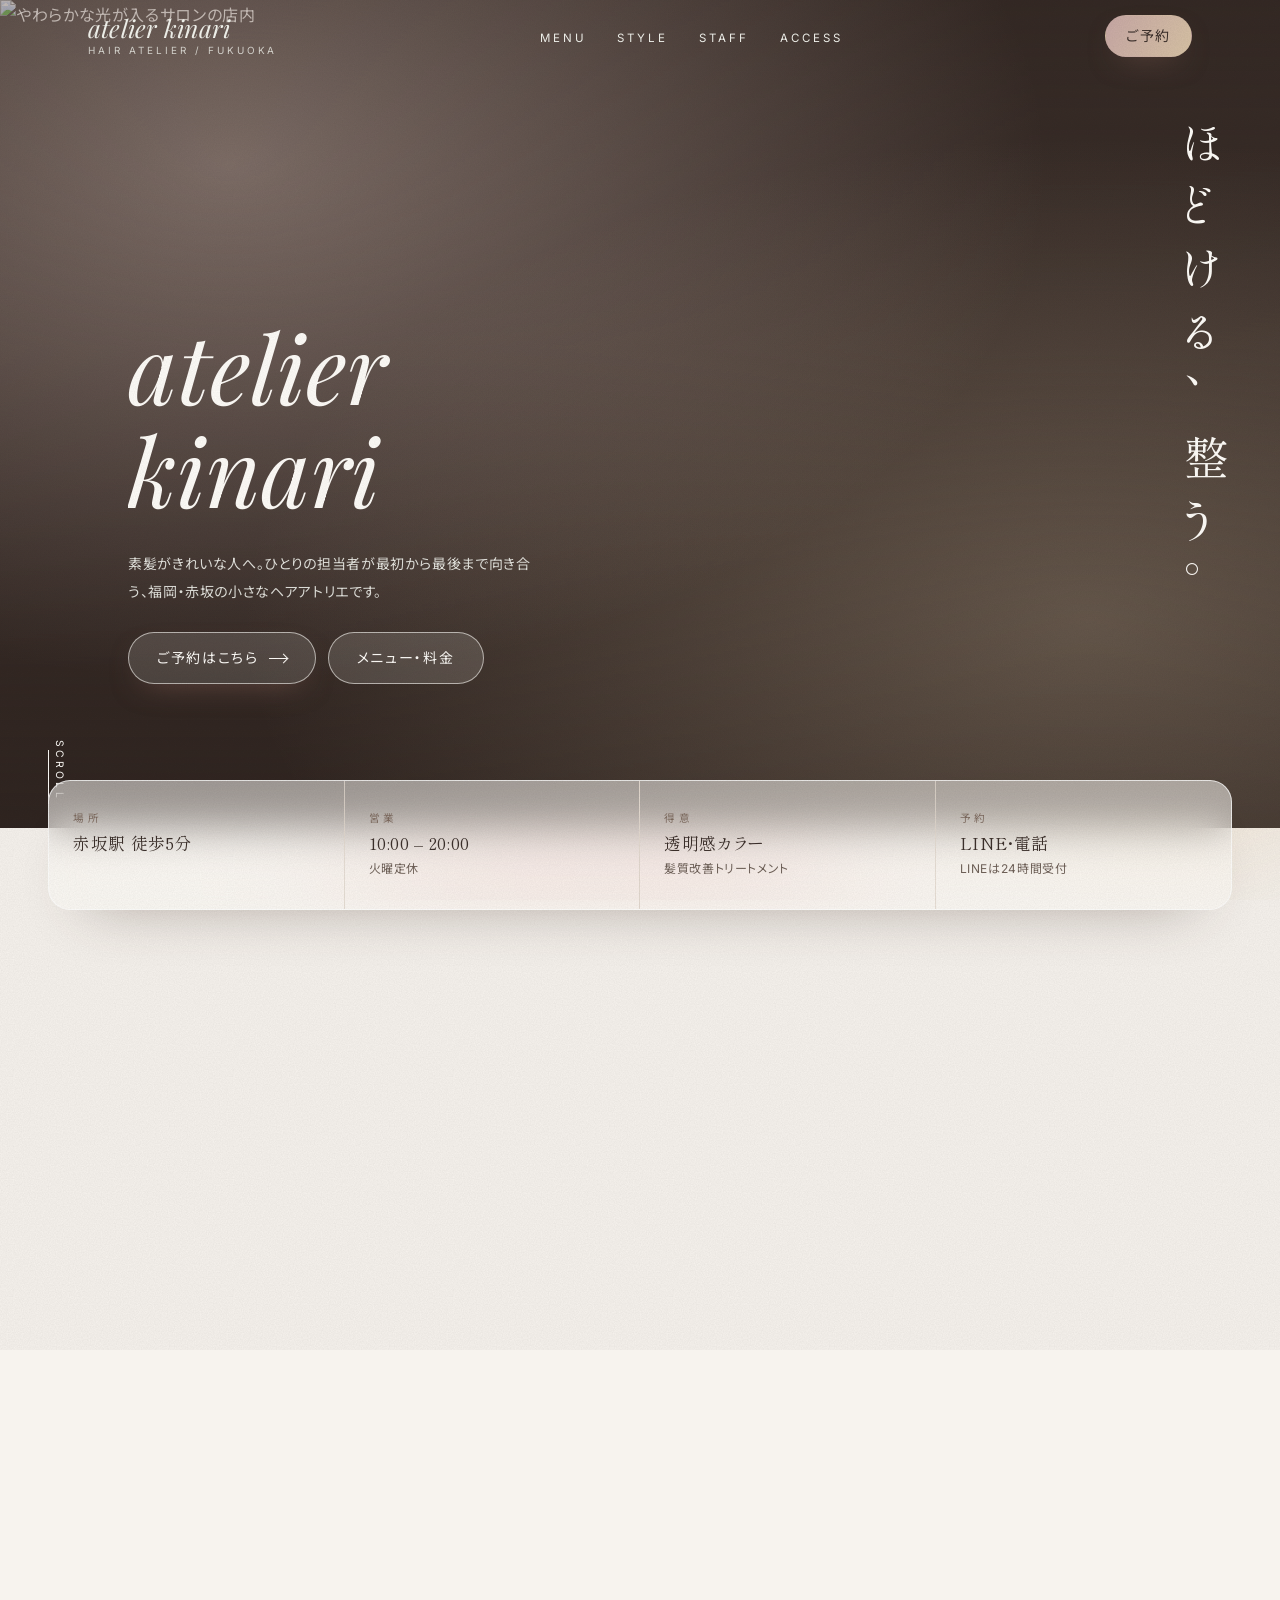
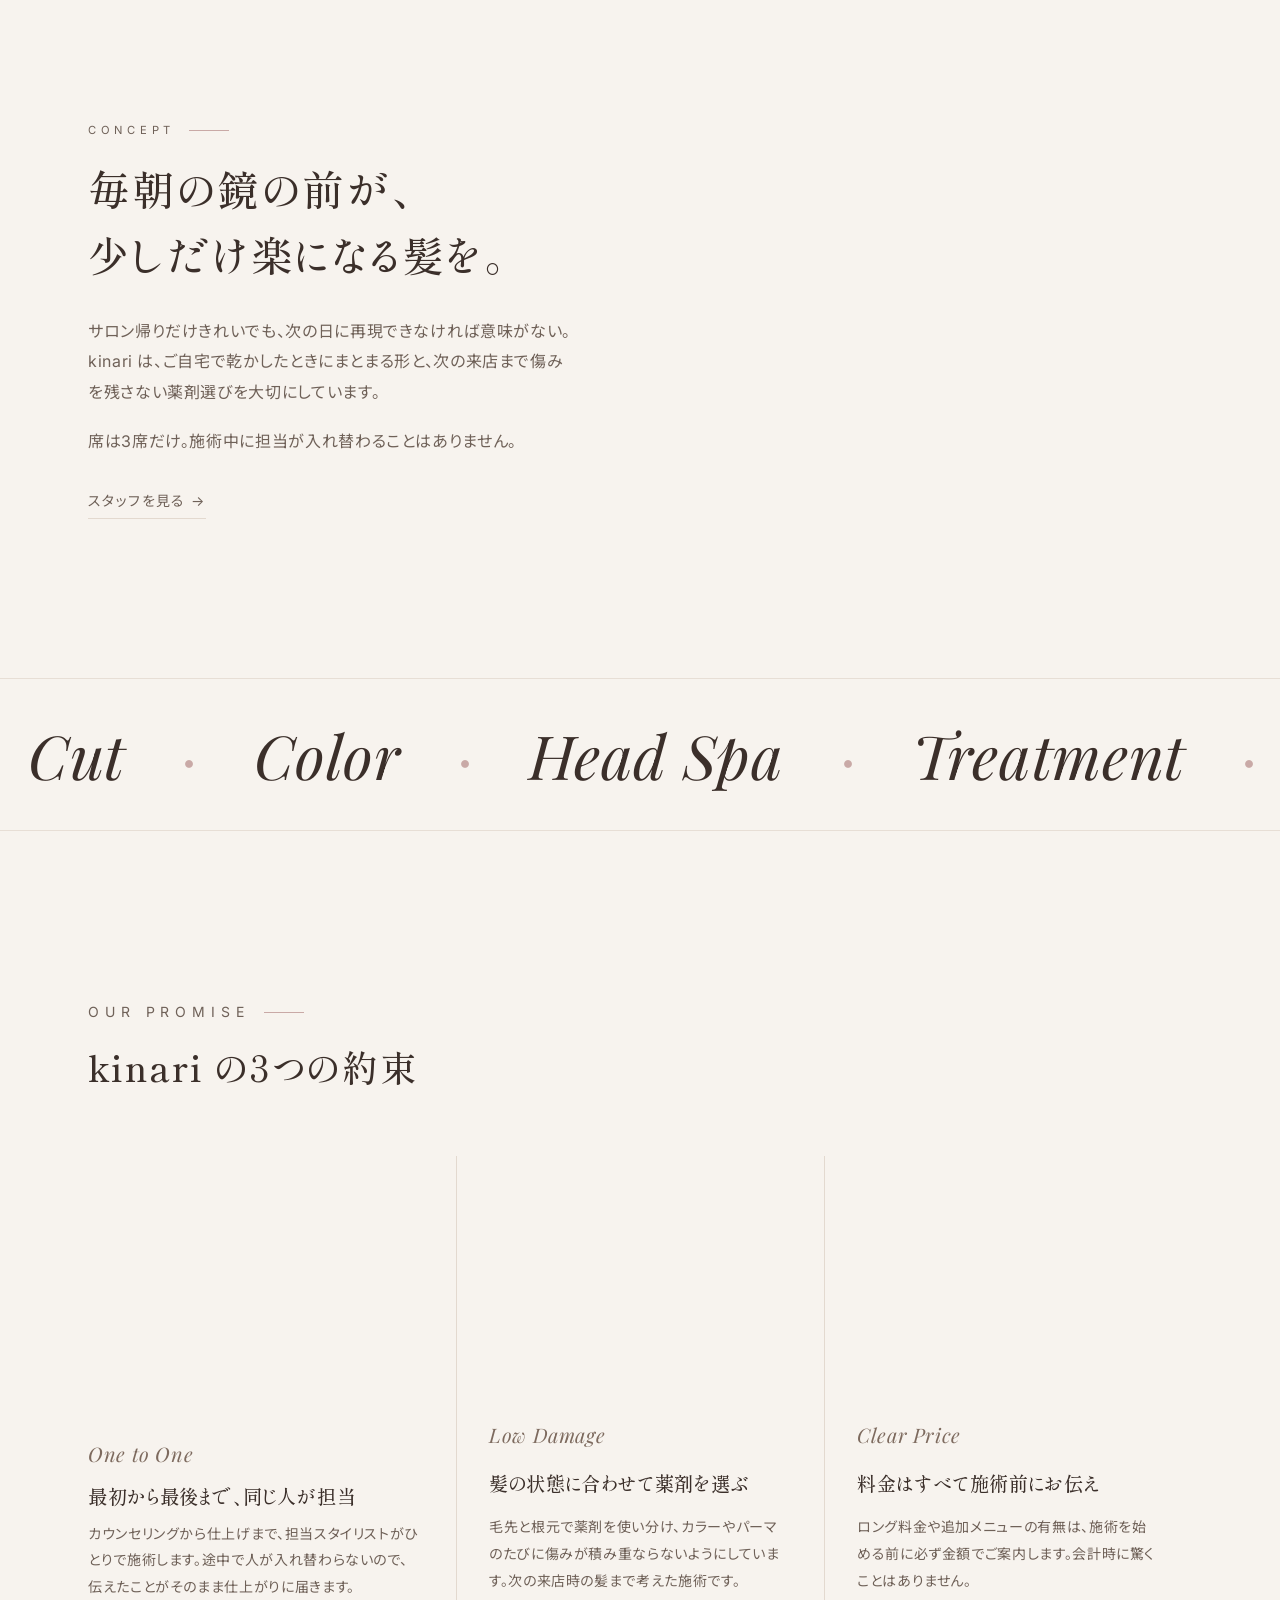
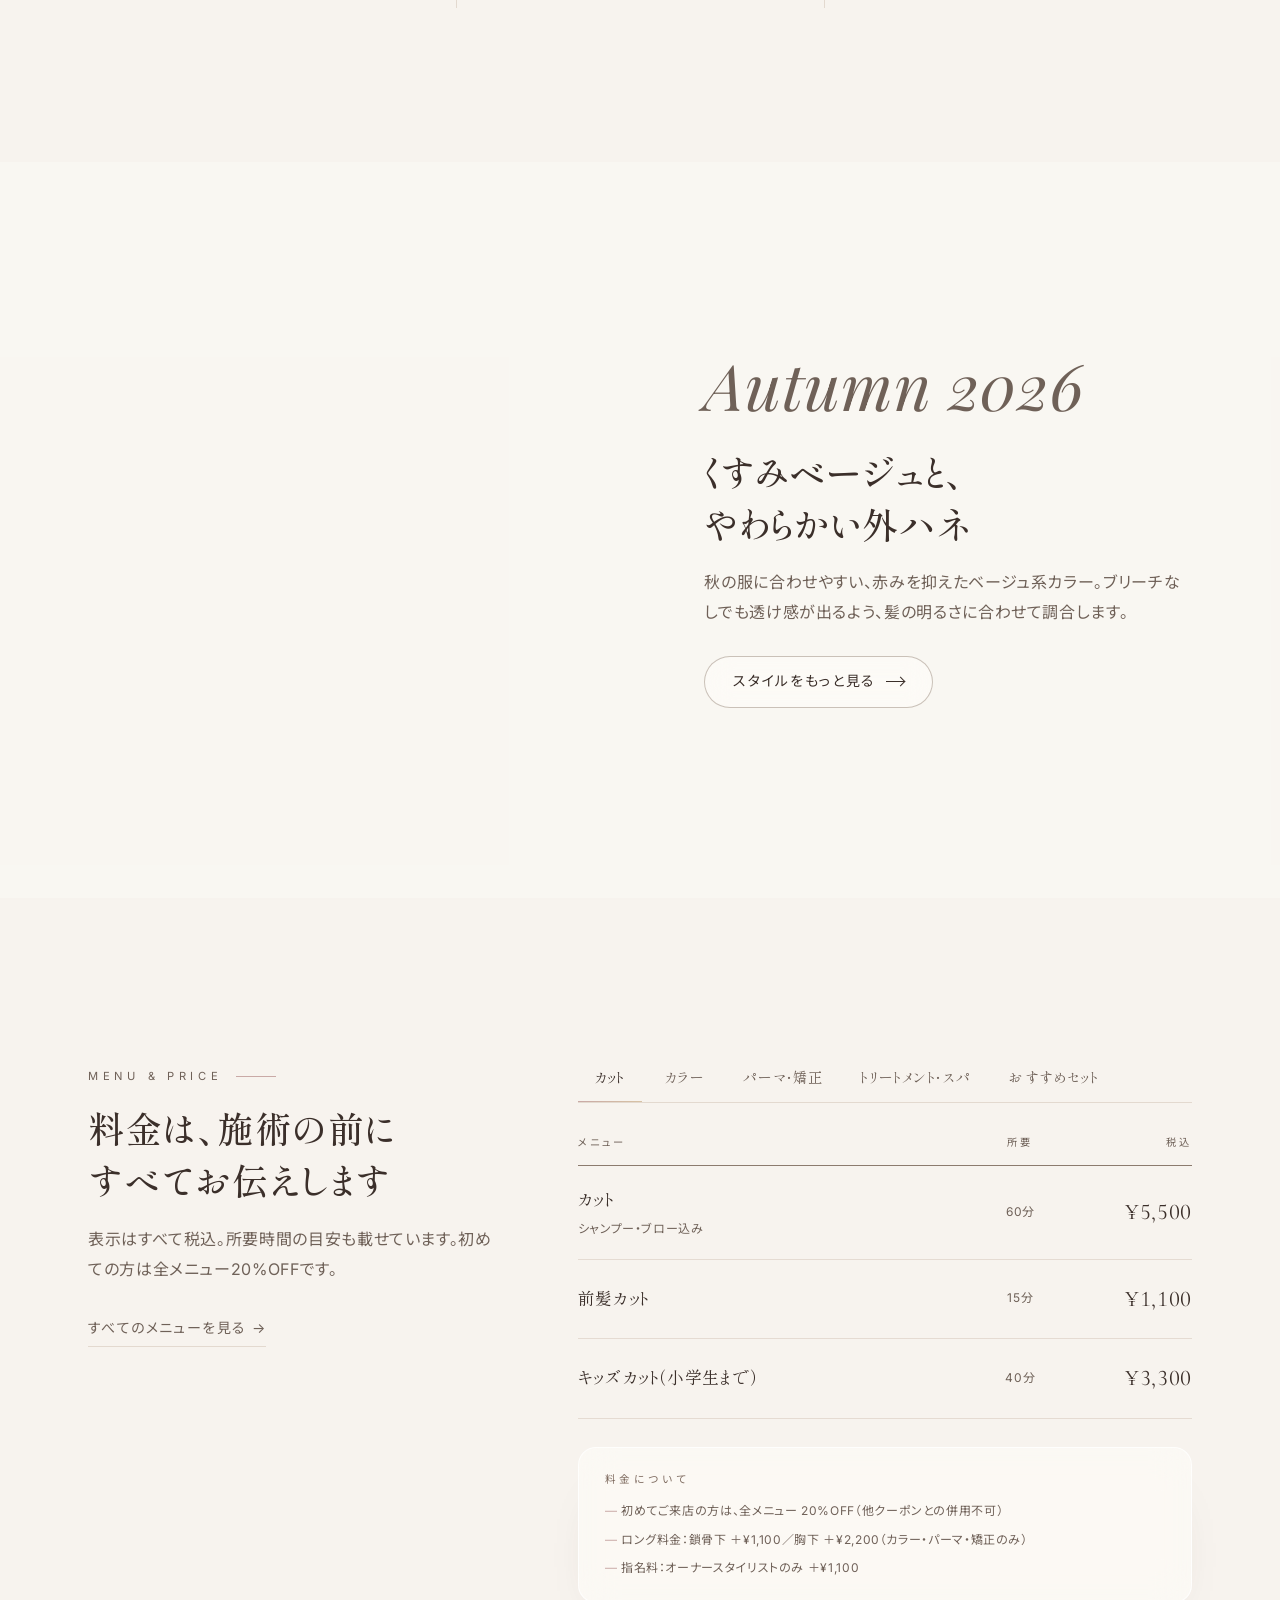
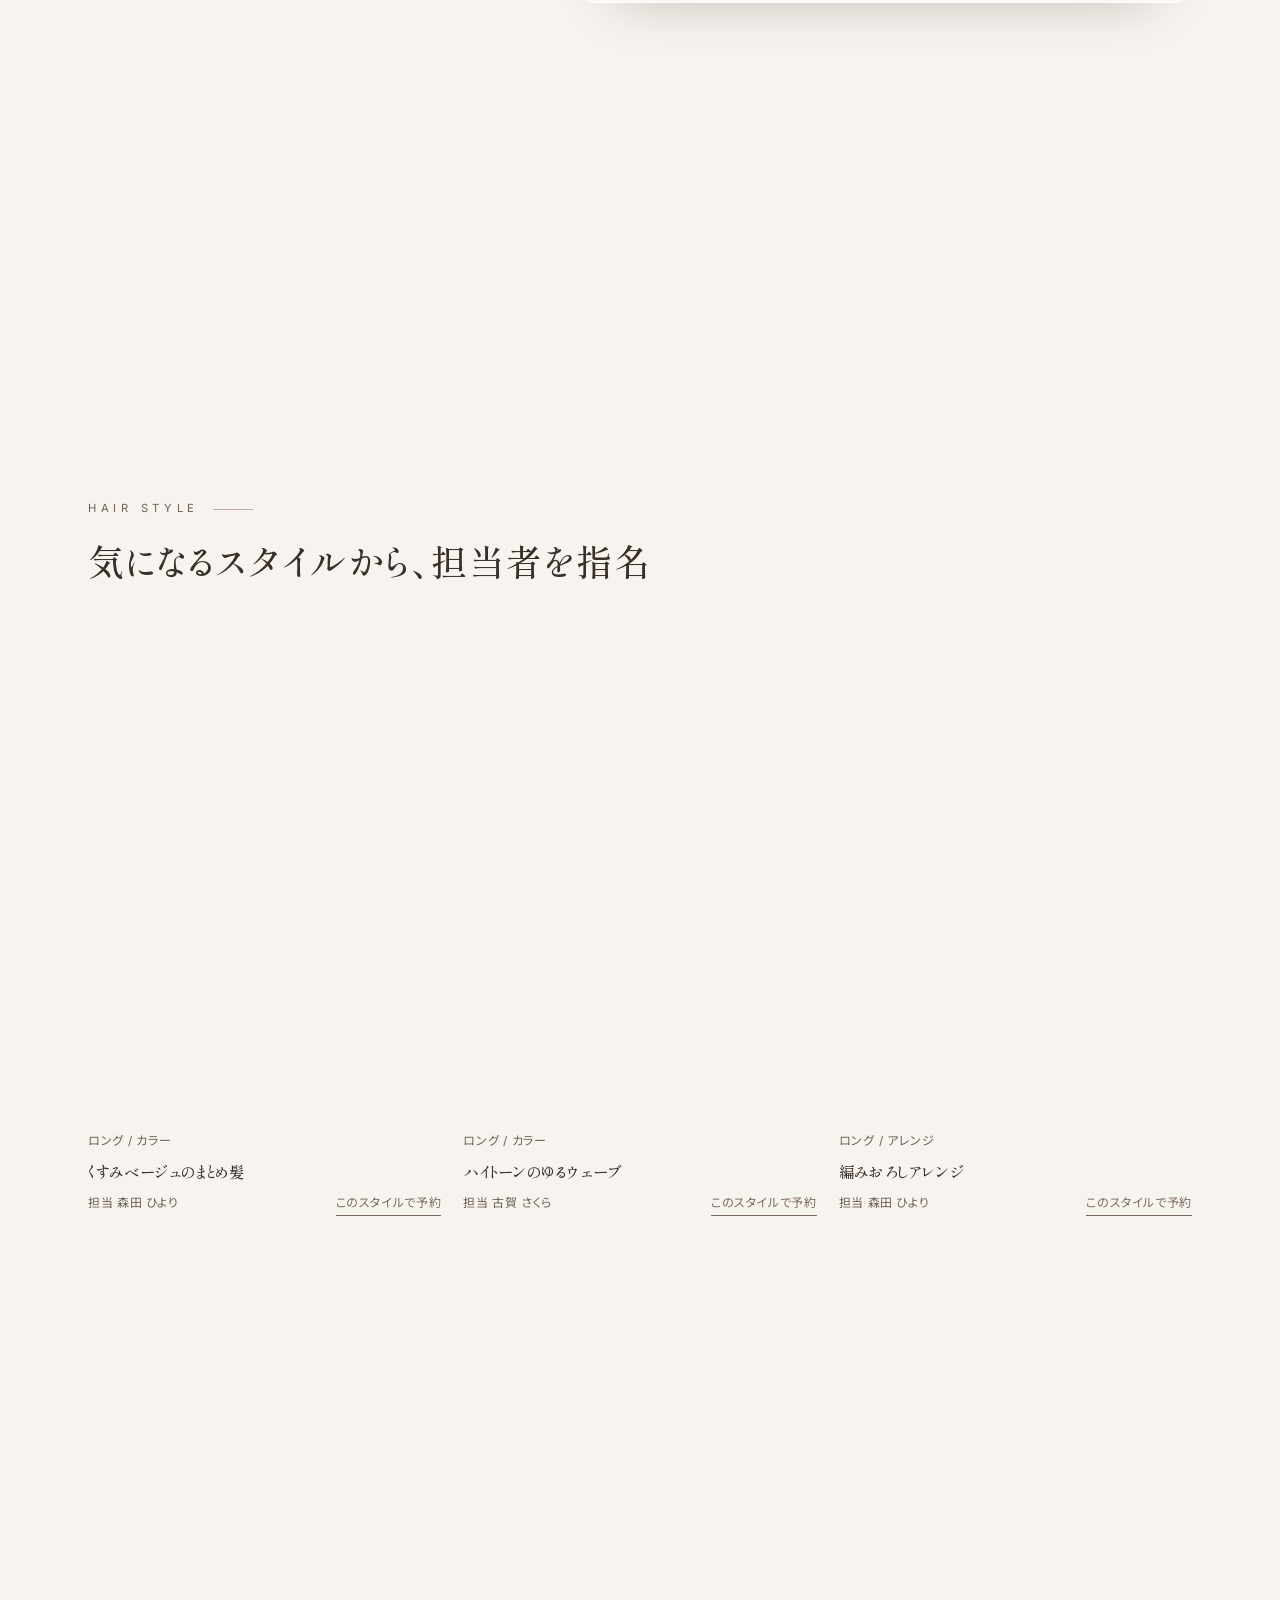
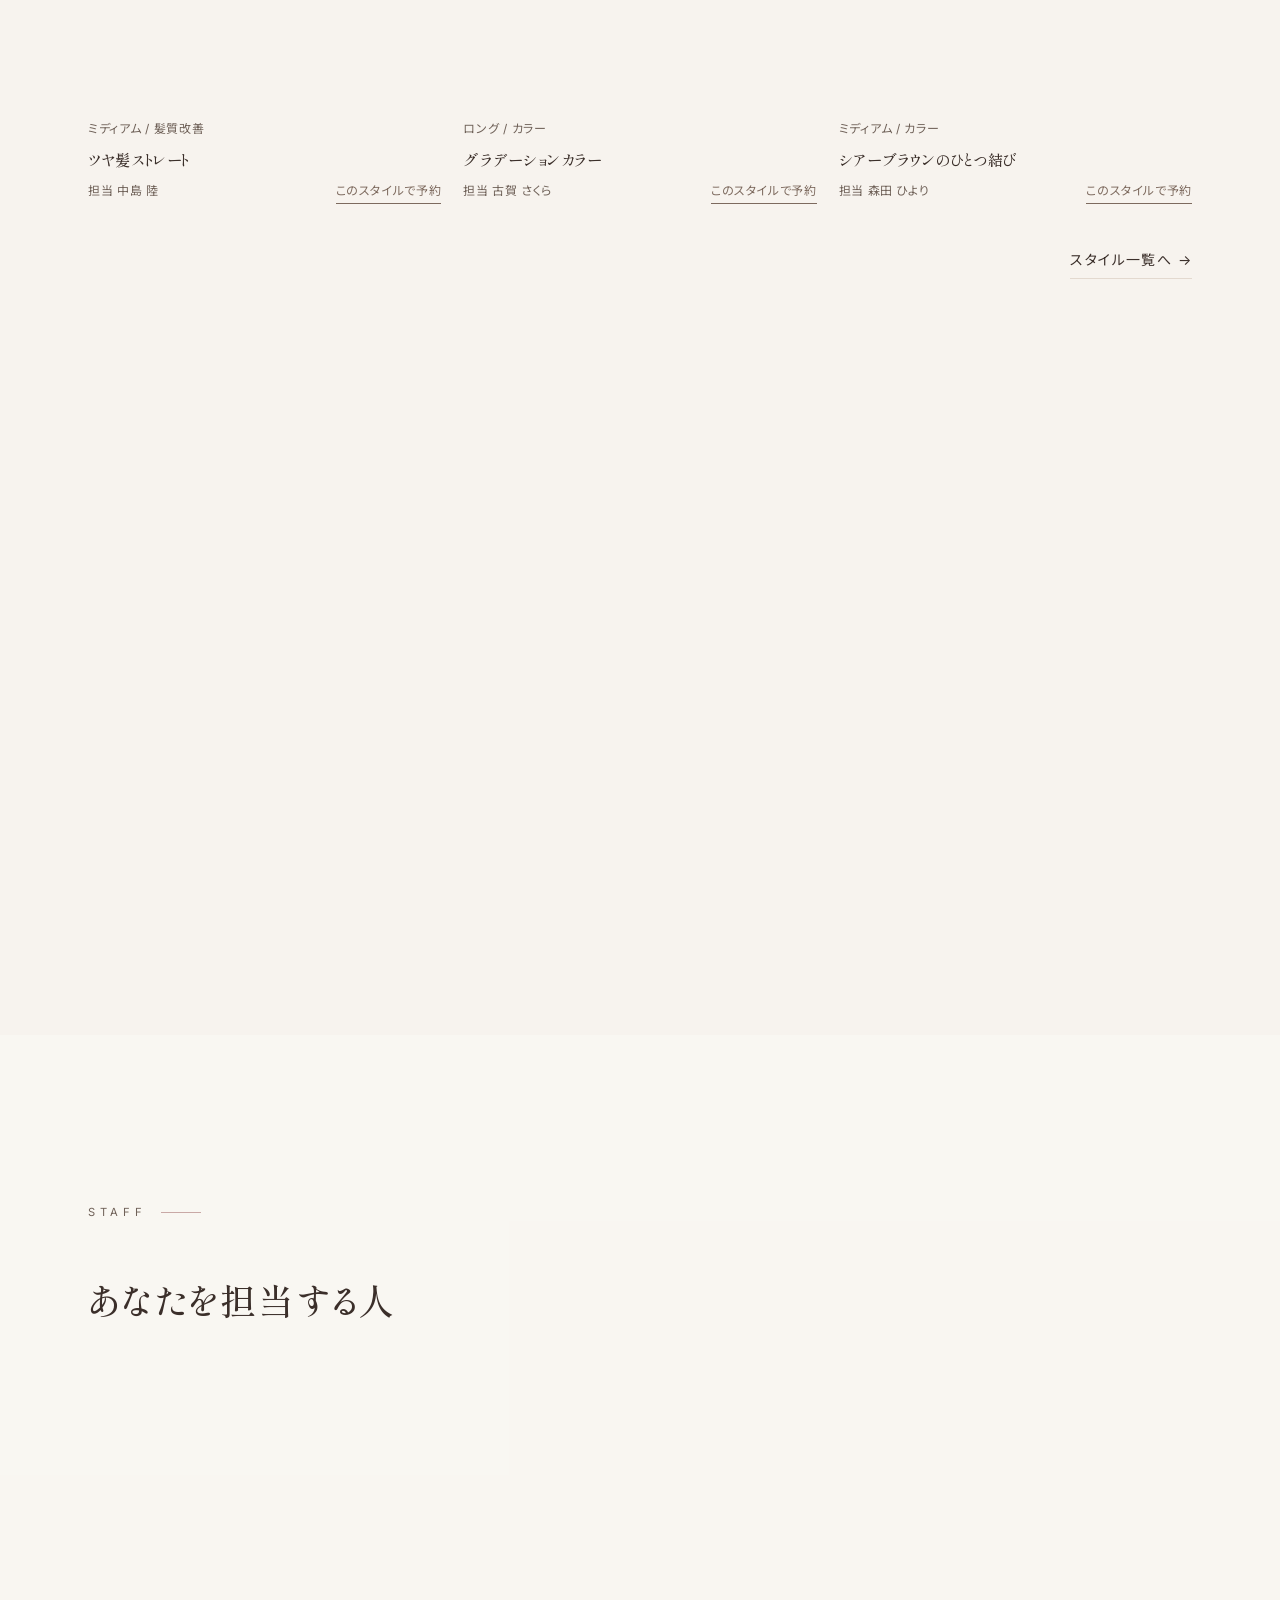
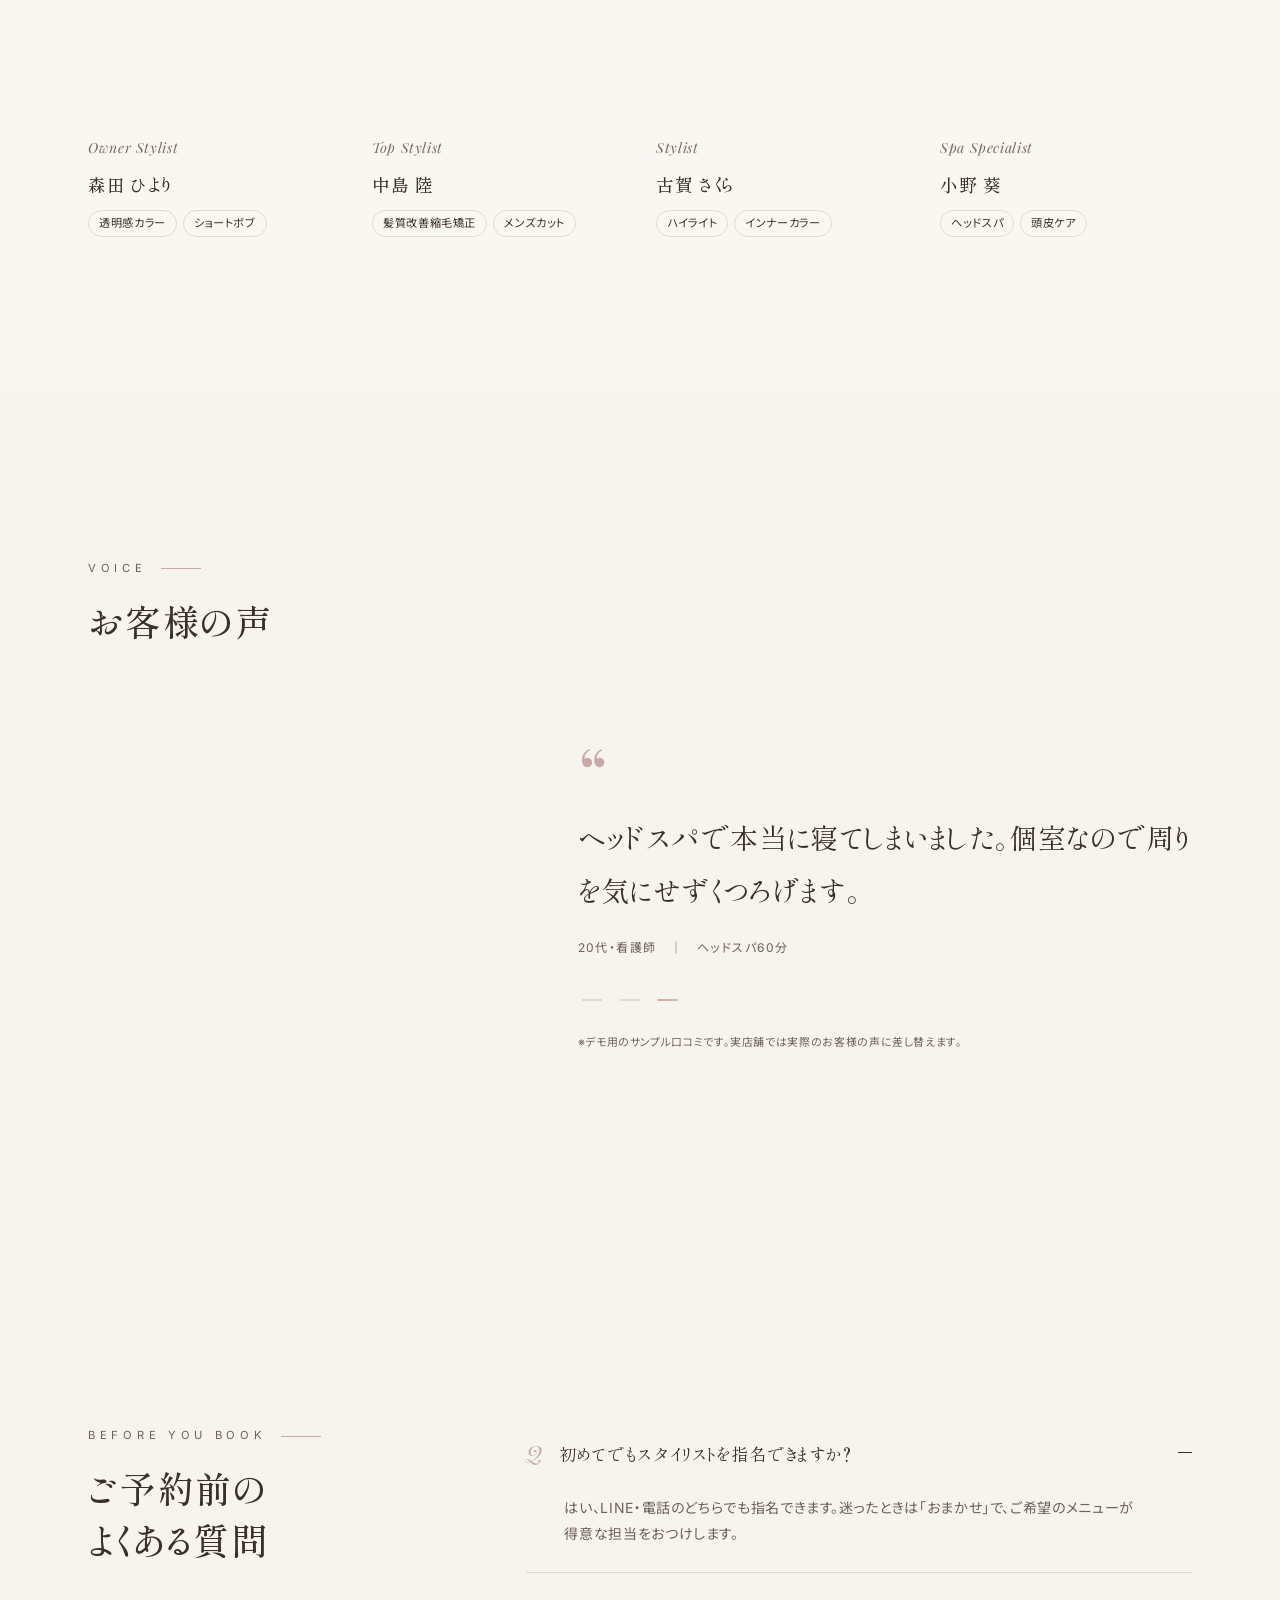
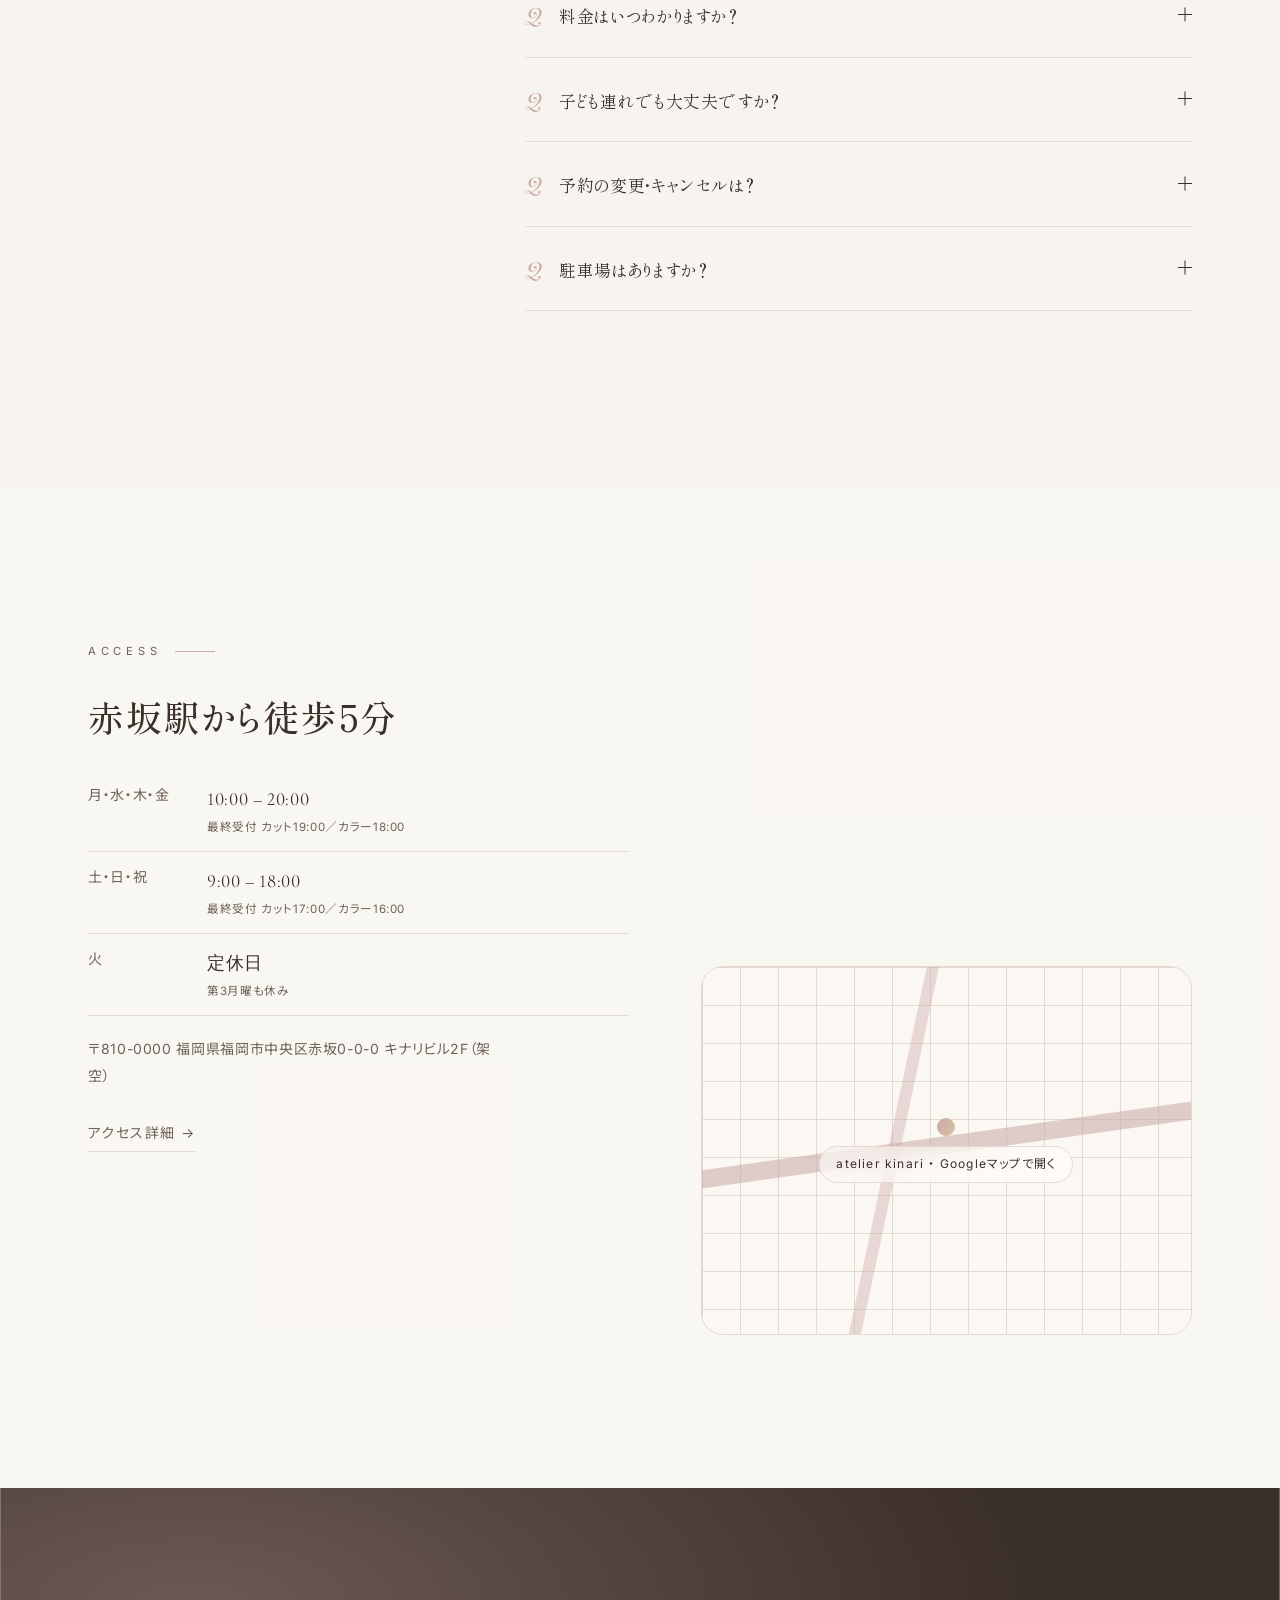
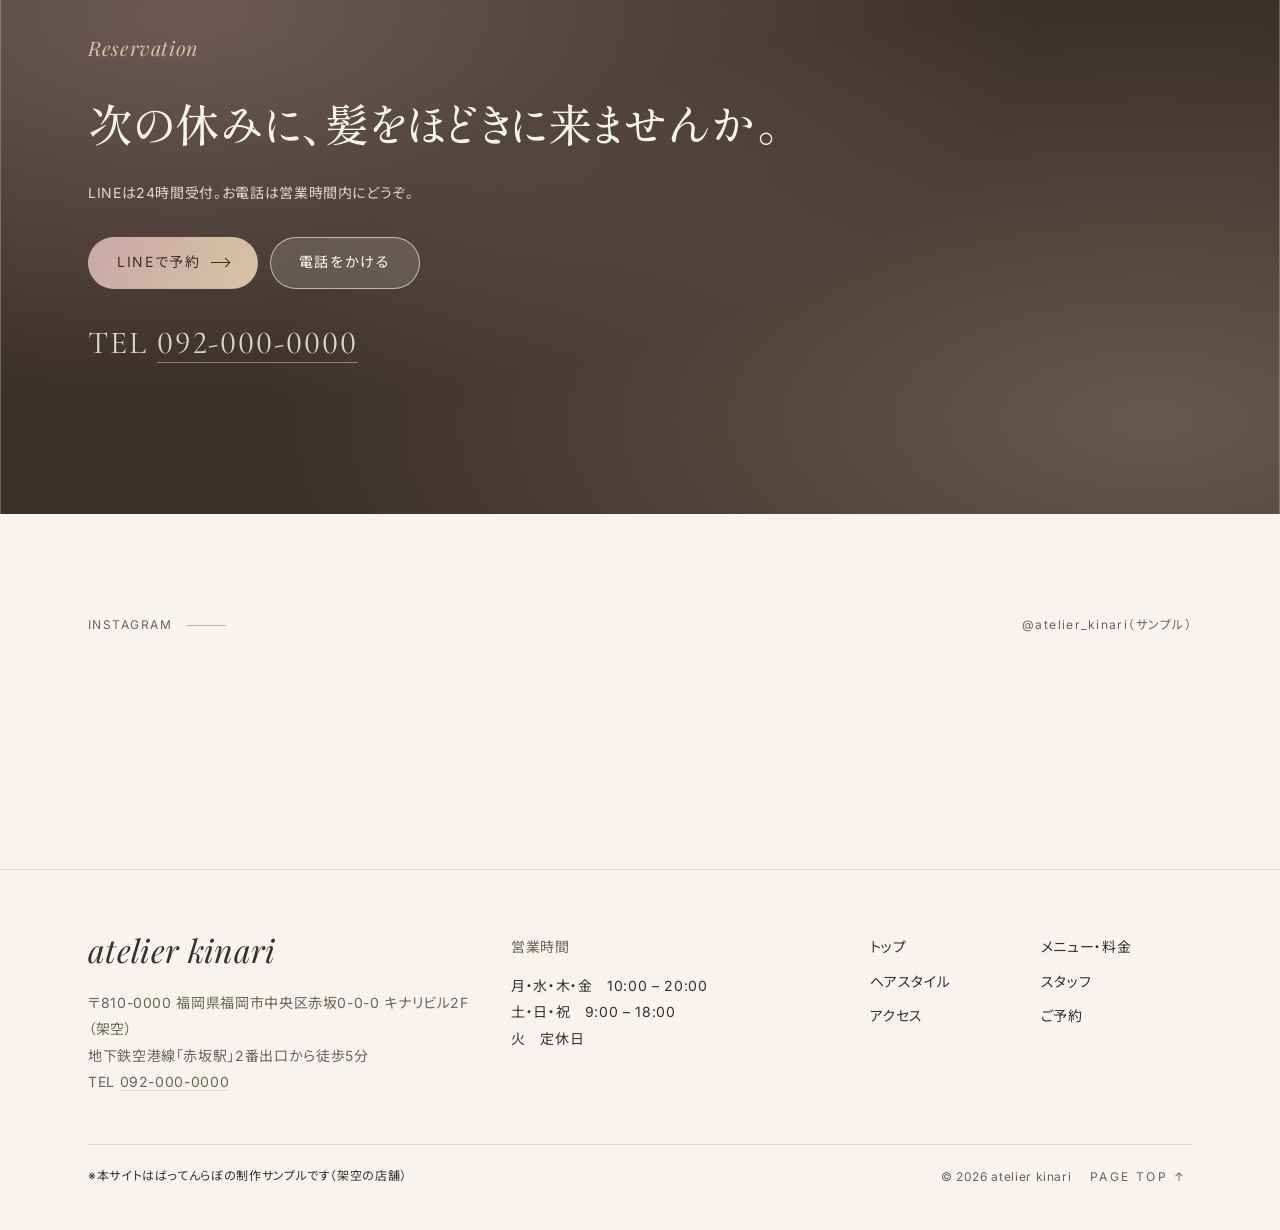
==== commit 0673bf0d: "Remove duplicate gallery image labels and move categories below photos" ====
--- a/index.html
+++ b/index.html
@@ -16,7 +16,7 @@
 <link rel="preconnect" href="https://fonts.gstatic.com" crossorigin>
 <link rel="preconnect" href="https://images.unsplash.com">
 <link rel="stylesheet" href="https://fonts.googleapis.com/css2?family=Cormorant+Garamond:ital,wght@0,400;0,500;1,400&family=Inter:wght@300;400;500&family=Noto+Sans+JP:wght@300;400;500&family=Playfair+Display:ital,wght@0,400;0,500;1,400&family=Shippori+Mincho:wght@400;500&display=swap">
-<link rel="stylesheet" href="./assets/css/style.css?v=20261018-sora">
+<link rel="stylesheet" href="./assets/css/style.css?v=20261018-clean-gallery">
 </head>
 <body data-page="home">
 
@@ -208,6 +208,6 @@
 </main>
 
 <script src="./assets/js/site-data.js"></script>
-<script src="./assets/js/main.js?v=20261018-sora"></script>
+<script src="./assets/js/main.js?v=20261018-clean-gallery"></script>
 </body>
 </html>
--- a/assets/css/style.css
+++ b/assets/css/style.css
@@ -680,18 +680,10 @@
 .jump a:hover { transform: scale(1.05); background: var(--grad); color: var(--on-grad); border-color: transparent; }
 .jump a:active { transform: scale(.95); }
 
-/* ---------- ギャラリー：ゆっくりズームし、スタイル名が浮かぶ ---------- */
+/* ---------- ギャラリー：写真と説明を分け、ゆっくりズーム ---------- */
 .style-card .ph img { transition: transform 1.6s var(--ease-soft); }
 .style-card:hover .ph img, .js .style-card:hover .ph[data-clip] img { transform: scale(1.08); }
-.style-card .ph figcaption { left: 0; right: 0; bottom: 0; padding: 40px 16px 14px; display: grid; gap: 4px; text-shadow: none; background: linear-gradient(to top, rgba(40, 30, 26, .6), rgba(40, 30, 26, 0)); }
-.style-card .ph figcaption span { font-size: .62rem; letter-spacing: .26em; color: rgba(255, 253, 249, .9); }
-.style-card .ph figcaption b { font-family: var(--f-head); font-weight: 500; font-size: 1rem; letter-spacing: .06em; color: #FFFDF9; }
-@media (hover: hover) {
-  .style-card .ph figcaption { background: linear-gradient(to top, rgba(40, 30, 26, 0), rgba(40, 30, 26, 0)); transition: background .5s var(--ease-soft); }
-  .style-card .ph figcaption b { opacity: 0; transform: translateY(12px); transition: opacity .5s var(--ease-soft), transform .5s var(--ease-soft); }
-  .style-card:hover .ph figcaption { background: linear-gradient(to top, rgba(40, 30, 26, .62), rgba(40, 30, 26, 0)); }
-  .style-card:hover .ph figcaption b { opacity: 1; transform: none; }
-}
+.style-card .style-category { margin: 0; font-size: var(--fs-xs); color: var(--muted); letter-spacing: .06em; line-height: 1.6; }
 .chip { border-radius: 999px; transition: transform .3s var(--ease), background-color .3s, color .3s, border-color .3s; }
 .chip:hover { transform: scale(1.05); }
 .chip:active { transform: scale(.95); }
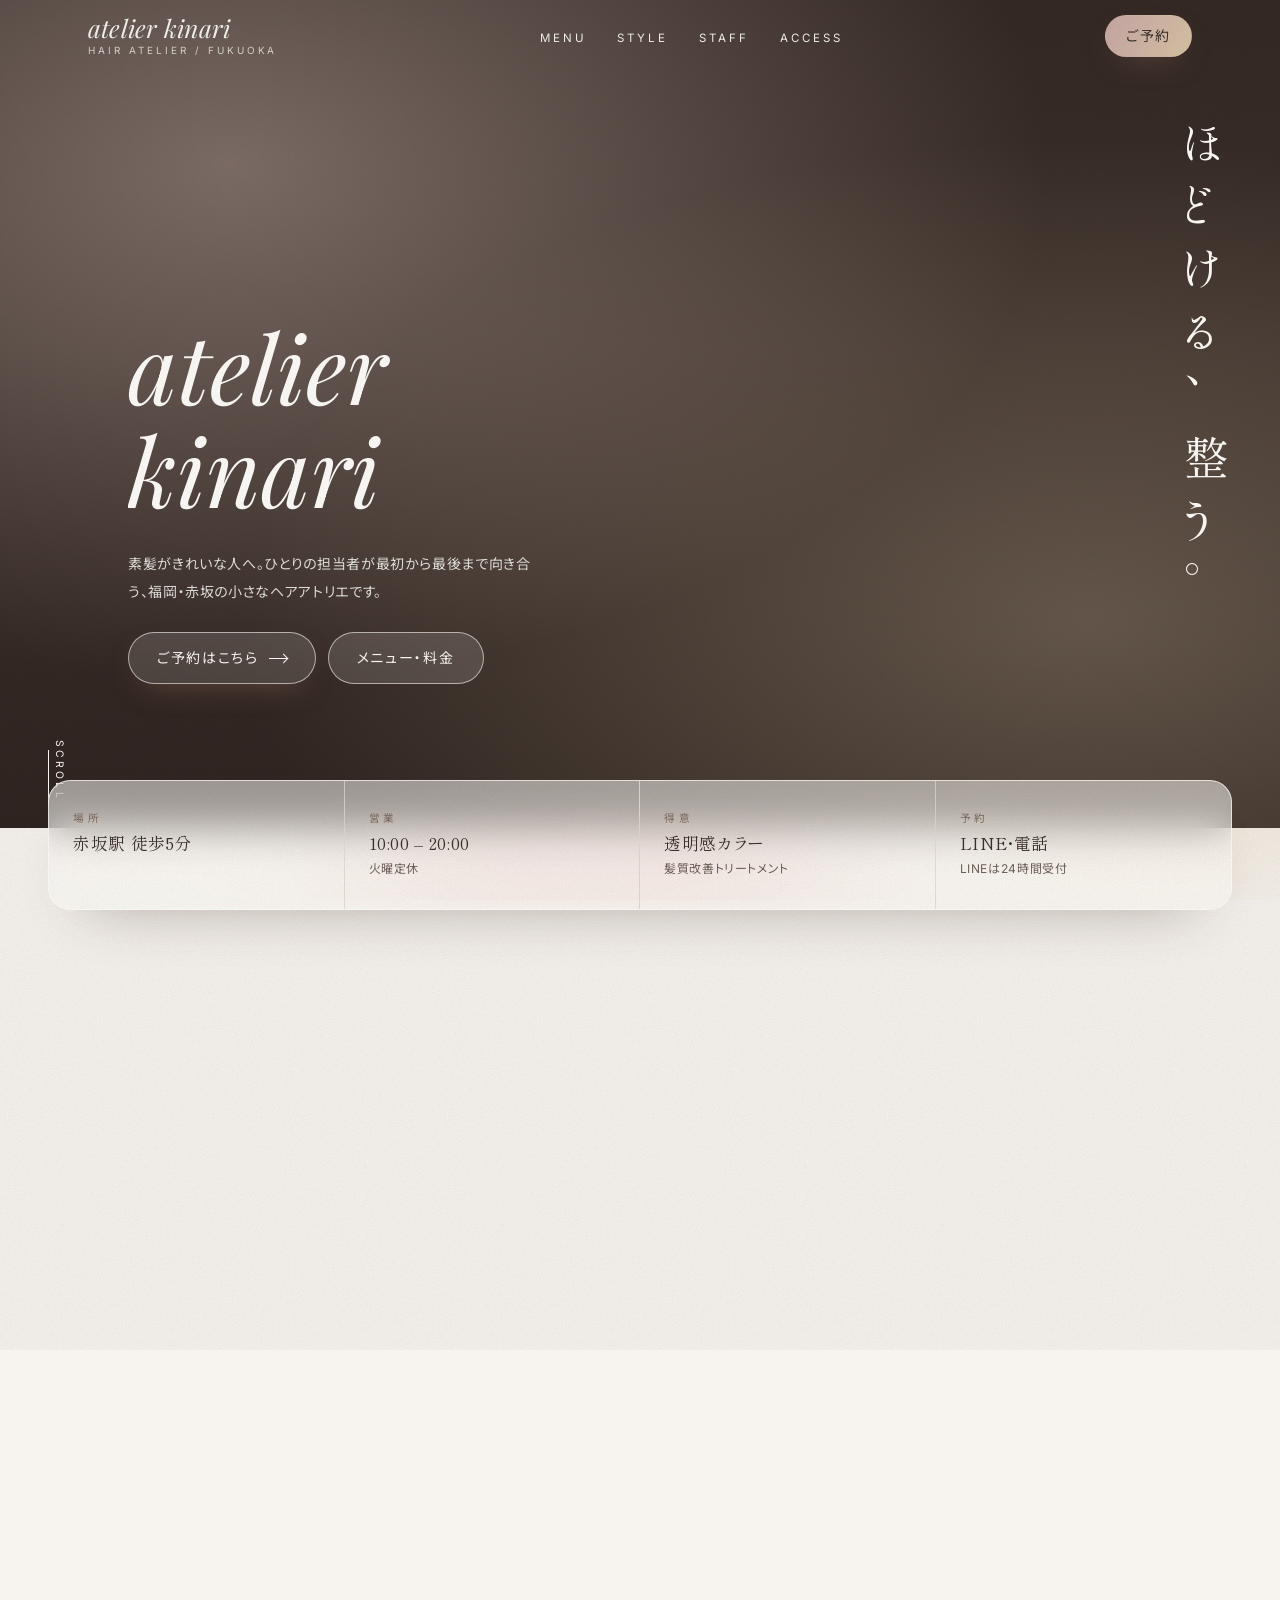
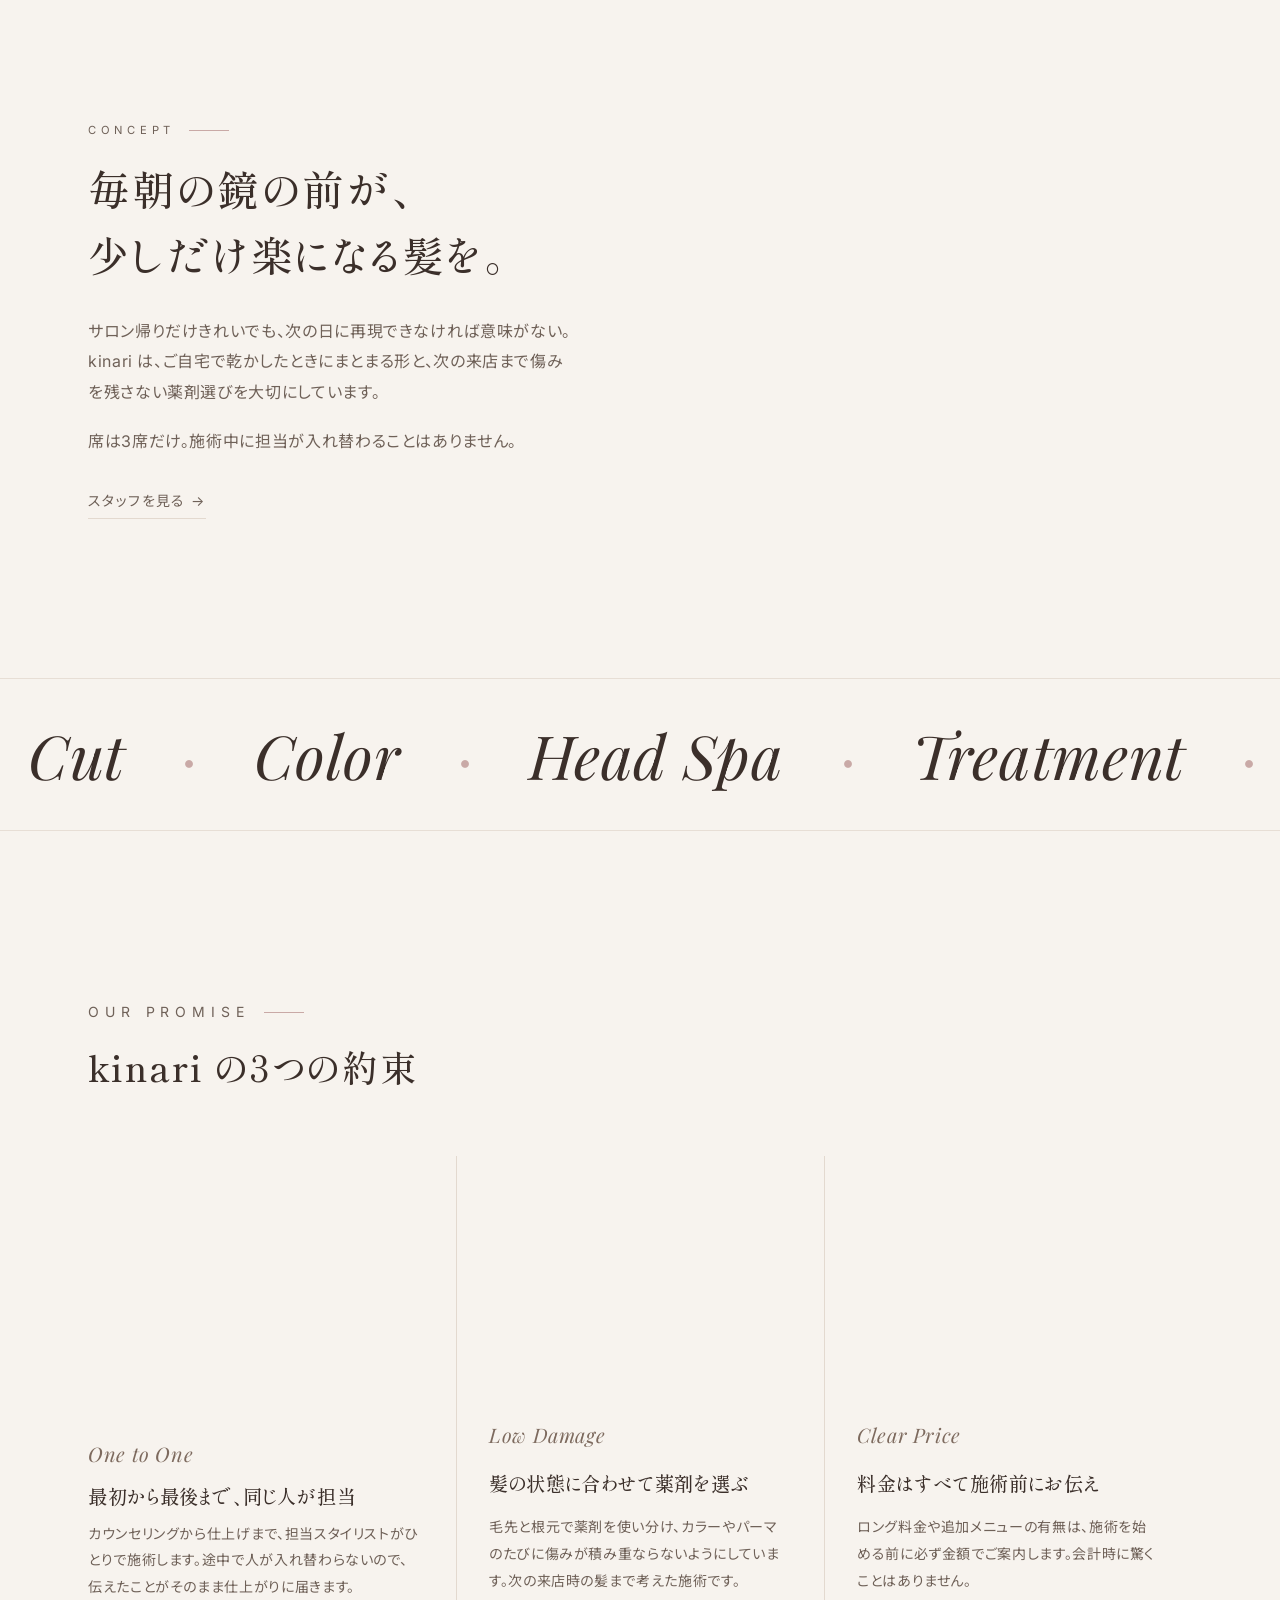
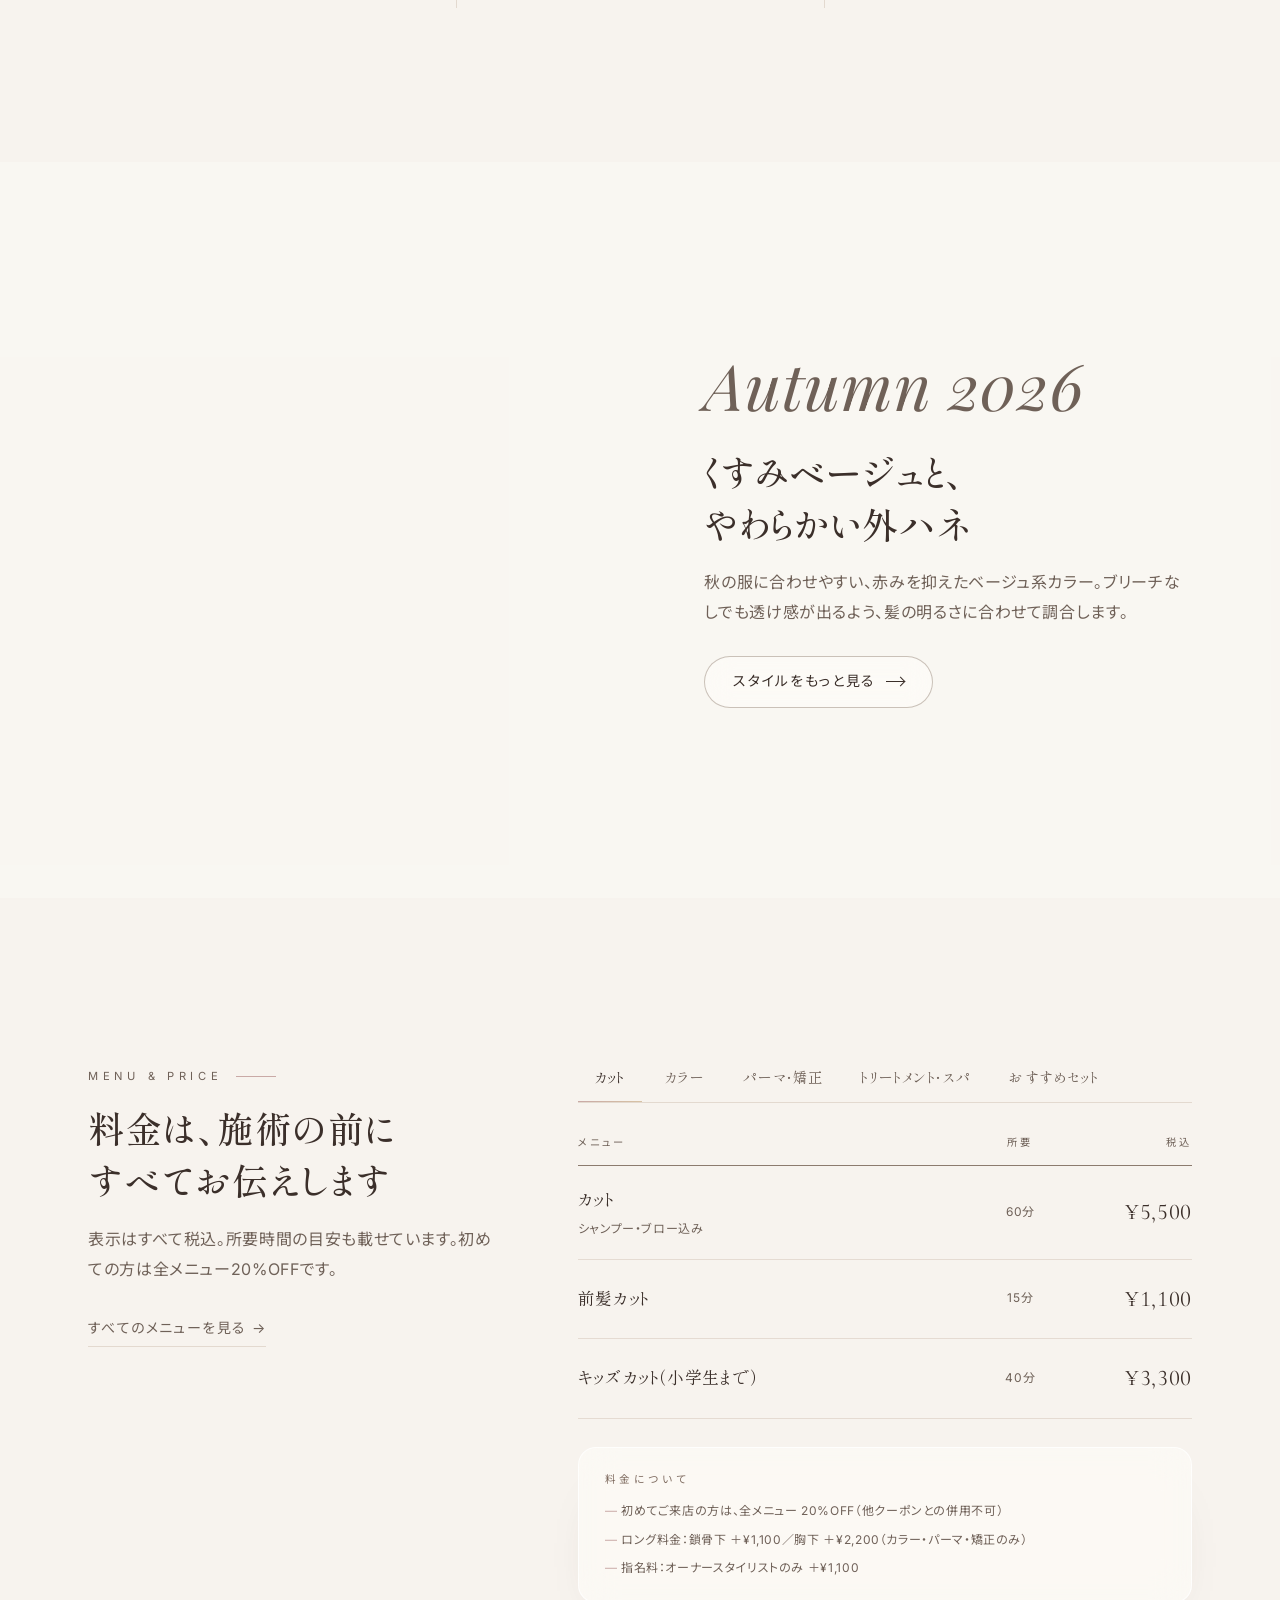
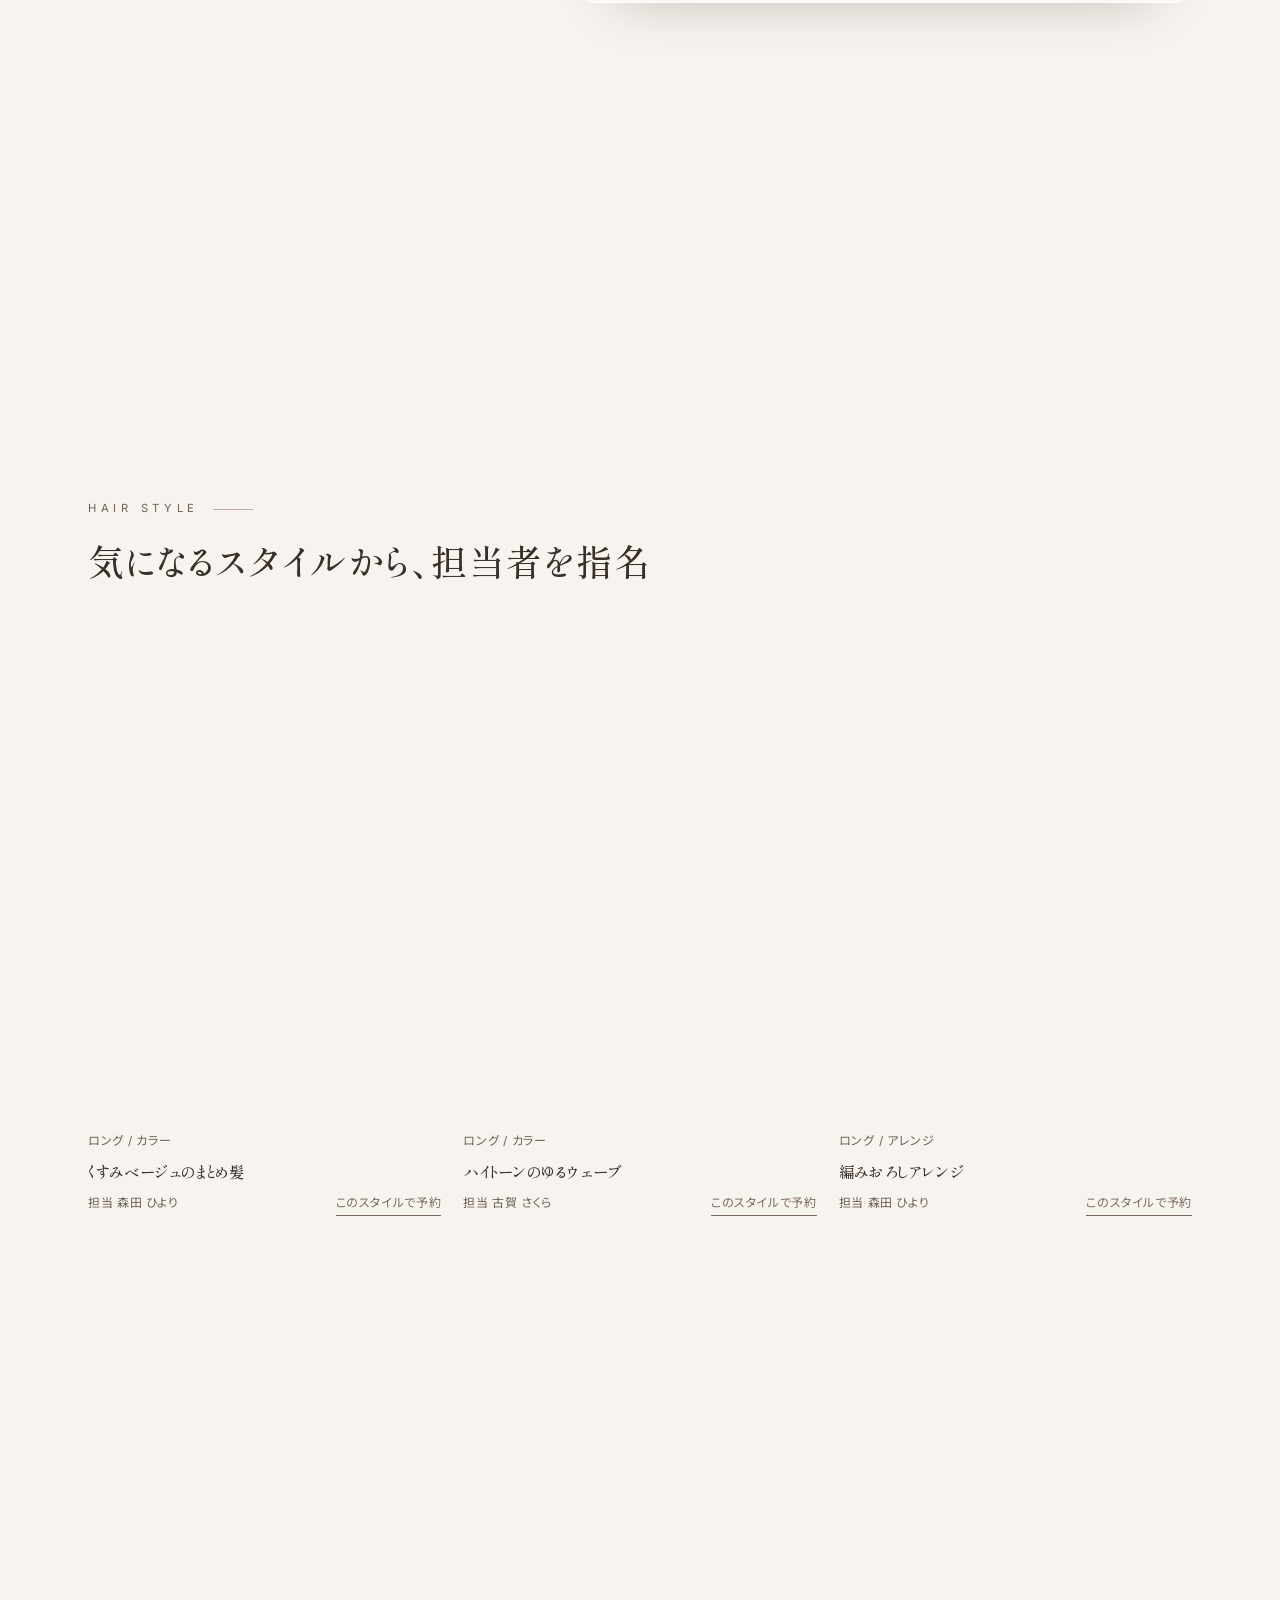
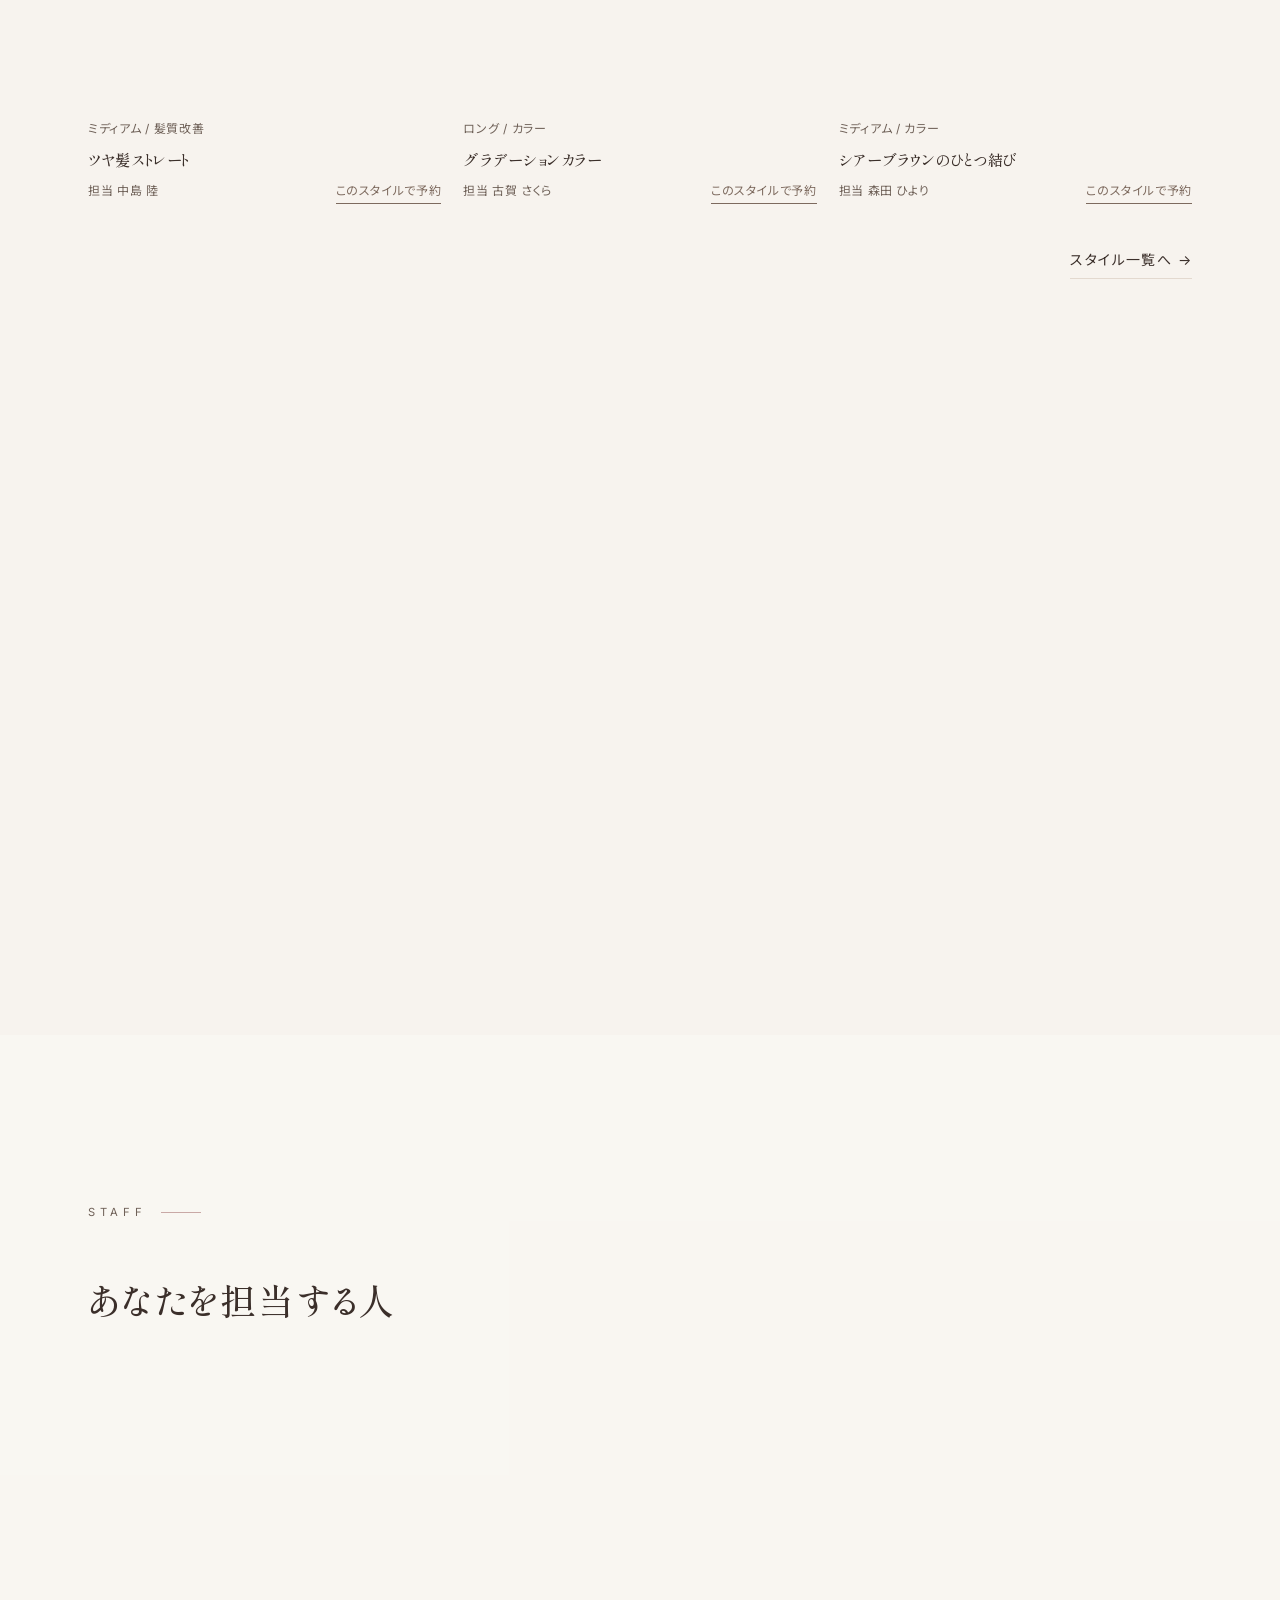
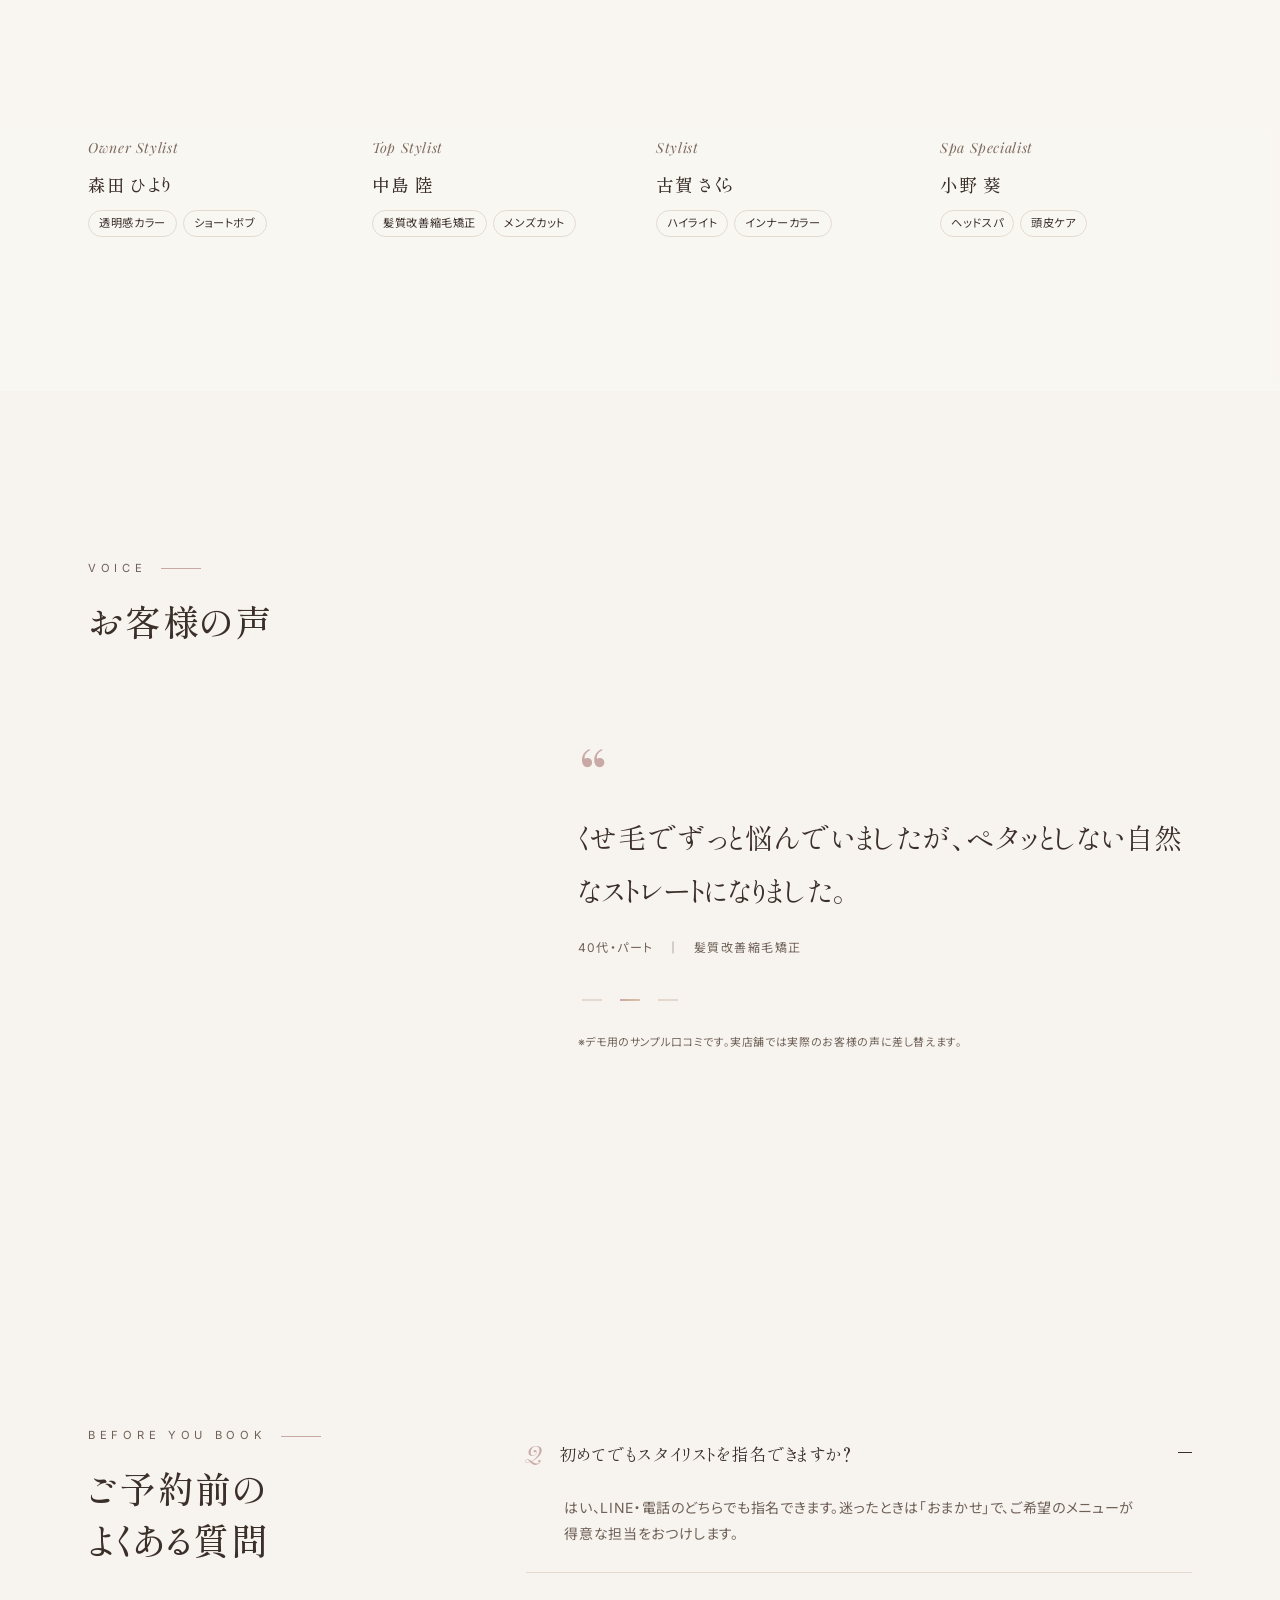
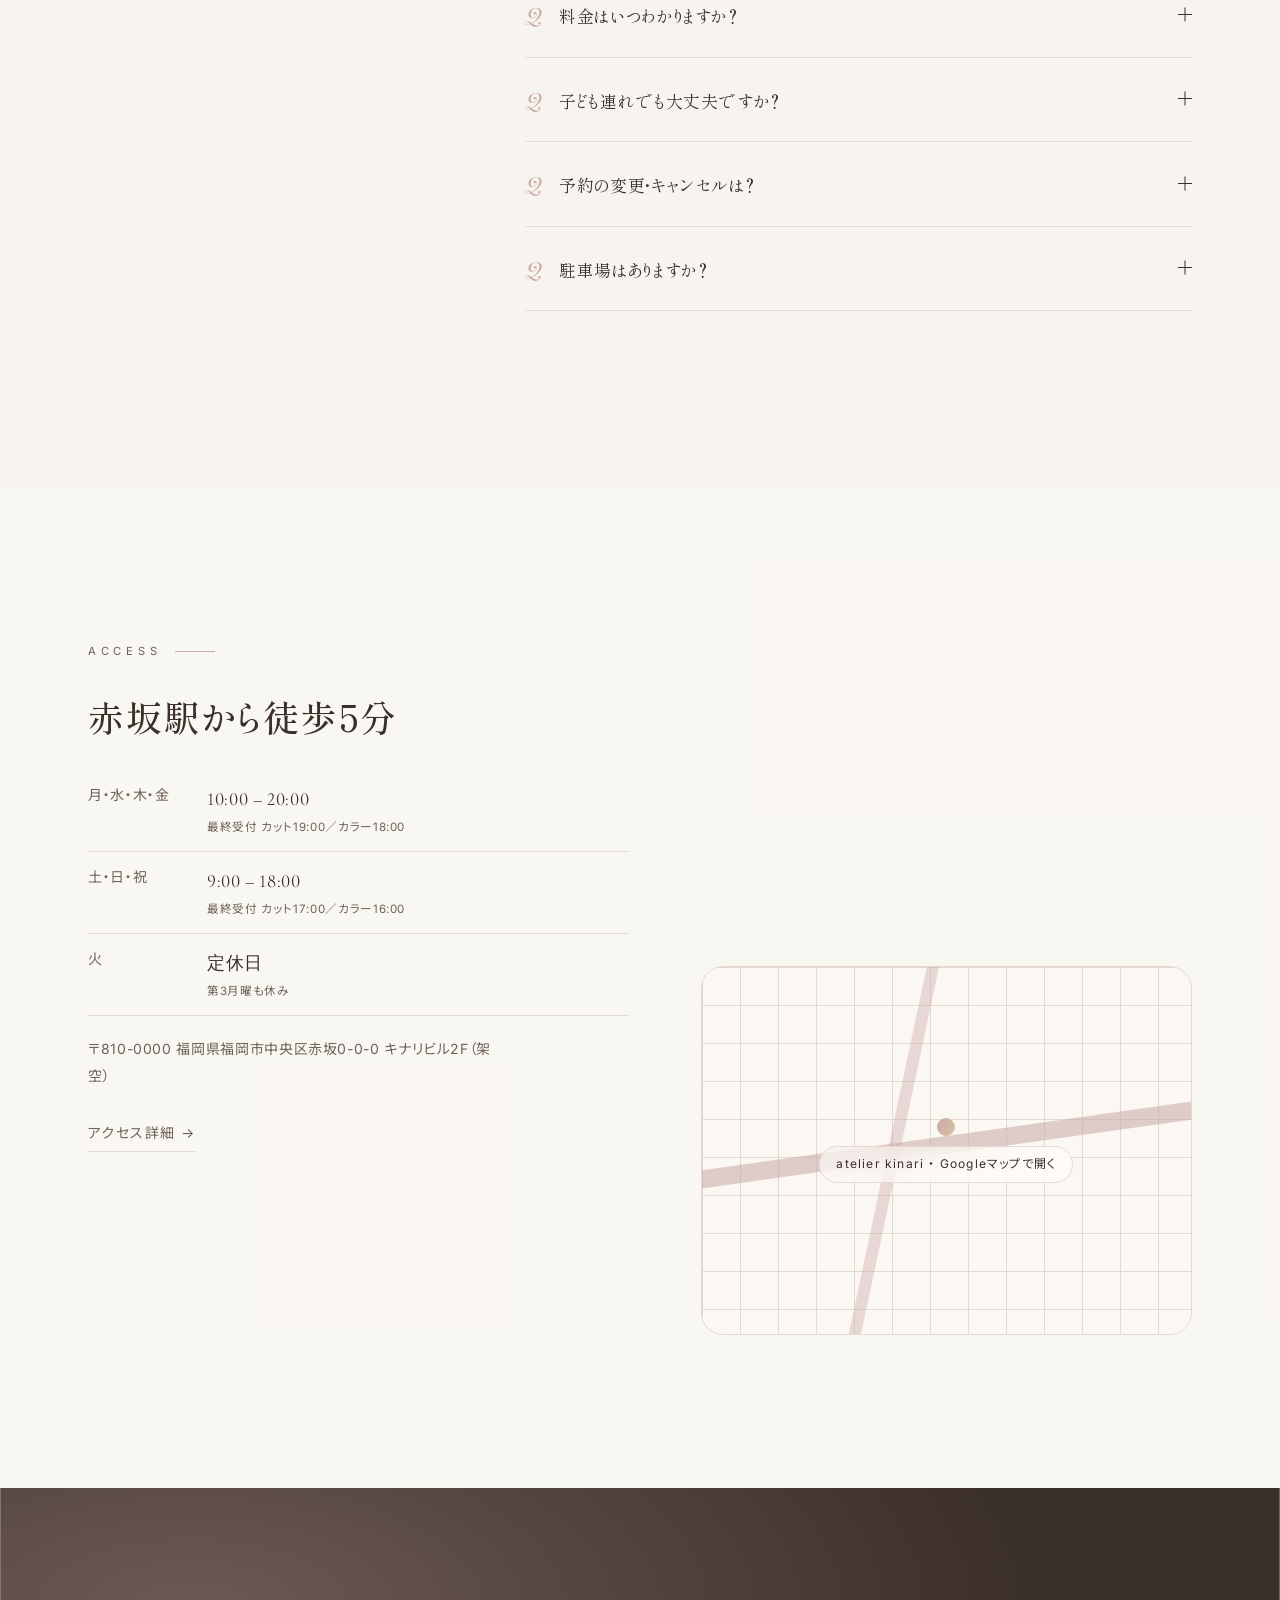
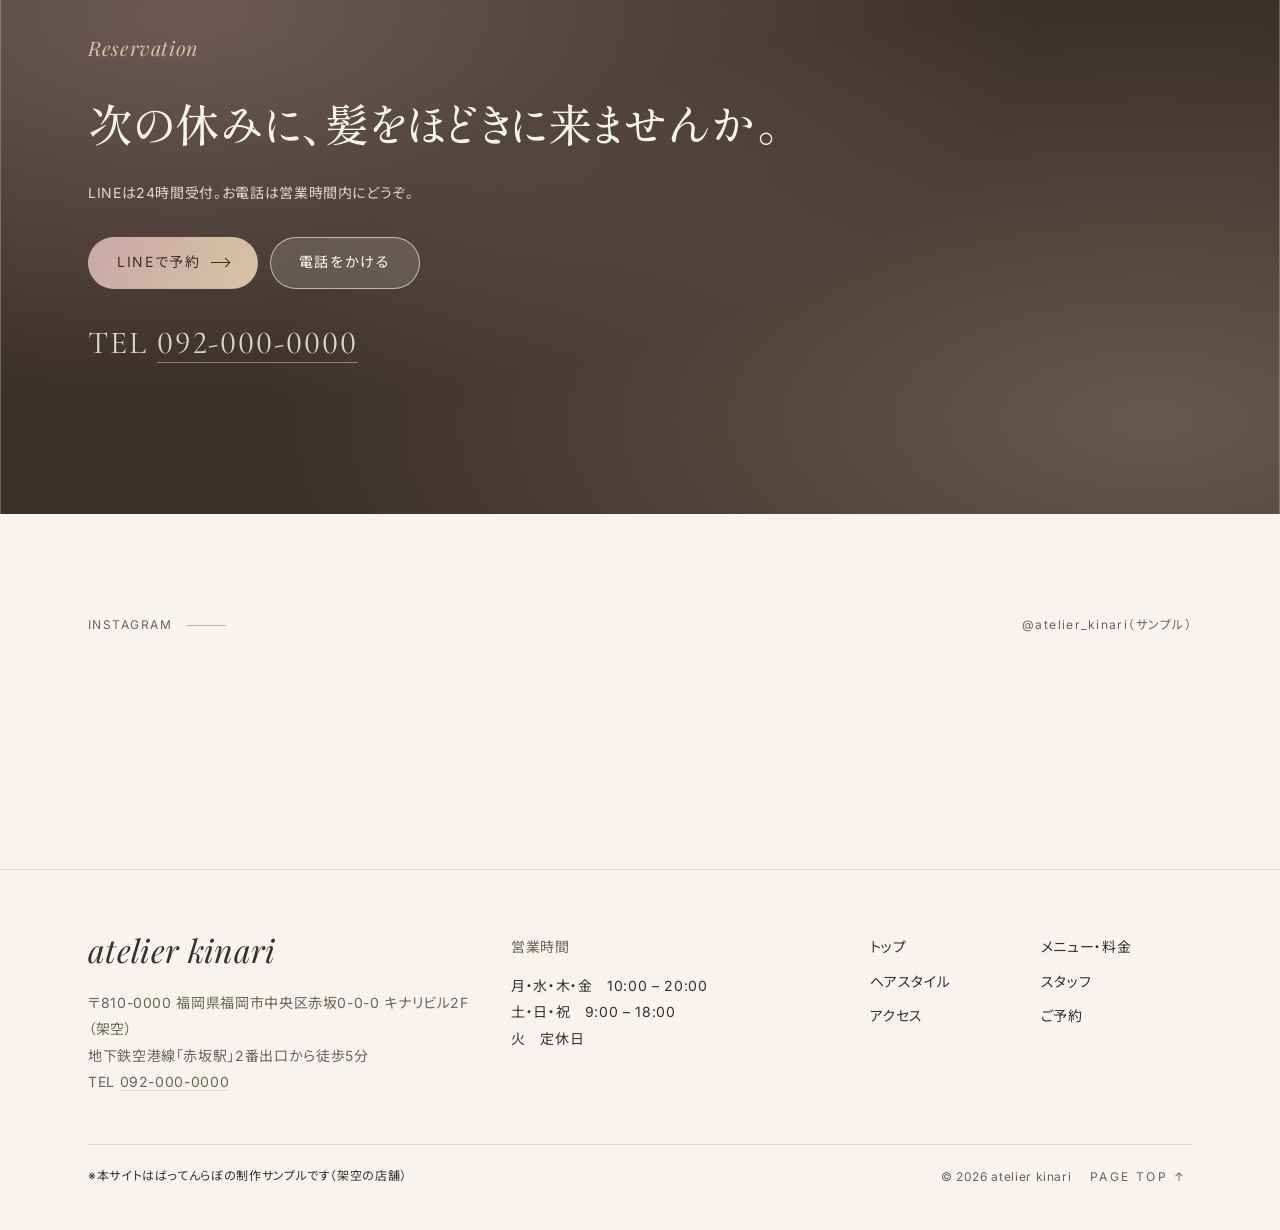
==== commit 26c3d079: "Stabilize hero animation timing and replace restaurant photo with salon exterior" ====
--- a/index.html
+++ b/index.html
@@ -1,6 +1,7 @@
 <!doctype html>
 <html lang="ja">
 <head>
+<script>document.documentElement.classList.add("hero-pending");setTimeout(function(){document.documentElement.classList.remove("hero-pending")},6000);</script>
 <meta charset="utf-8">
 <meta name="viewport" content="width=device-width, initial-scale=1, viewport-fit=cover">
 <title>atelier kinari｜福岡・赤坂の美容室</title>
@@ -16,7 +17,7 @@
 <link rel="preconnect" href="https://fonts.gstatic.com" crossorigin>
 <link rel="preconnect" href="https://images.unsplash.com">
 <link rel="stylesheet" href="https://fonts.googleapis.com/css2?family=Cormorant+Garamond:ital,wght@0,400;0,500;1,400&family=Inter:wght@300;400;500&family=Noto+Sans+JP:wght@300;400;500&family=Playfair+Display:ital,wght@0,400;0,500;1,400&family=Shippori+Mincho:wght@400;500&display=swap">
-<link rel="stylesheet" href="./assets/css/style.css?v=20261018-clean-gallery">
+<link rel="stylesheet" href="./assets/css/style.css?v=20261018-hero-fix">
 </head>
 <body data-page="home">
 
@@ -207,7 +208,7 @@
 
 </main>
 
-<script src="./assets/js/site-data.js"></script>
-<script src="./assets/js/main.js?v=20261018-clean-gallery"></script>
+<script src="./assets/js/site-data.js?v=20261018-hero-fix"></script>
+<script src="./assets/js/main.js?v=20261018-hero-fix"></script>
 </body>
 </html>
--- a/assets/css/style.css
+++ b/assets/css/style.css
@@ -614,7 +614,7 @@
 
 /* ---------- Hero：ゆっくり動き続ける写真と、あたたかい光 ---------- */
 .hero { background: #3B2F2A; color: #FFFDF9; }
-.hero__media img { animation: heroZoom 12s var(--ease) .3s forwards, heroDrift 26s ease-in-out 12.3s infinite alternate; }
+.hero__media img { animation: heroBreathe 22s ease-in-out infinite alternate; }
 @keyframes heroDrift { from { transform: scale(1); } to { transform: scale(var(--hero-drift, 1.07)) translate3d(-1%, -.8%, 0); } }
 /* 縦長画面は動きを控えめに（左右の切り落としを増やさない） */
 @media (max-aspect-ratio: 1/1) { .hero__media img { --hero-drift: 1.03; } }
@@ -744,3 +744,16 @@
   .js .rise { opacity: 1; transform: none; }
   .btn:hover, .chip:hover, .jump a:hover { transform: none; }
 }
+
+/* One continuous transform avoids the jump between two hero animations. */
+@keyframes heroBreathe {
+  from { transform: scale(1.08); }
+  to { transform: scale(1.02); }
+}
+.hero-pending .hero__media img,
+.hero-pending .hero__title .mask > span,
+.hero-pending .hero__vertical .ch,
+.hero-pending .hero__lead,
+.hero-pending .hero__btns { animation: none !important; }
+.hero-pending .hero__media img { transform: scale(1.08); }
+.hero-pending .hero__vertical { opacity: 0; }
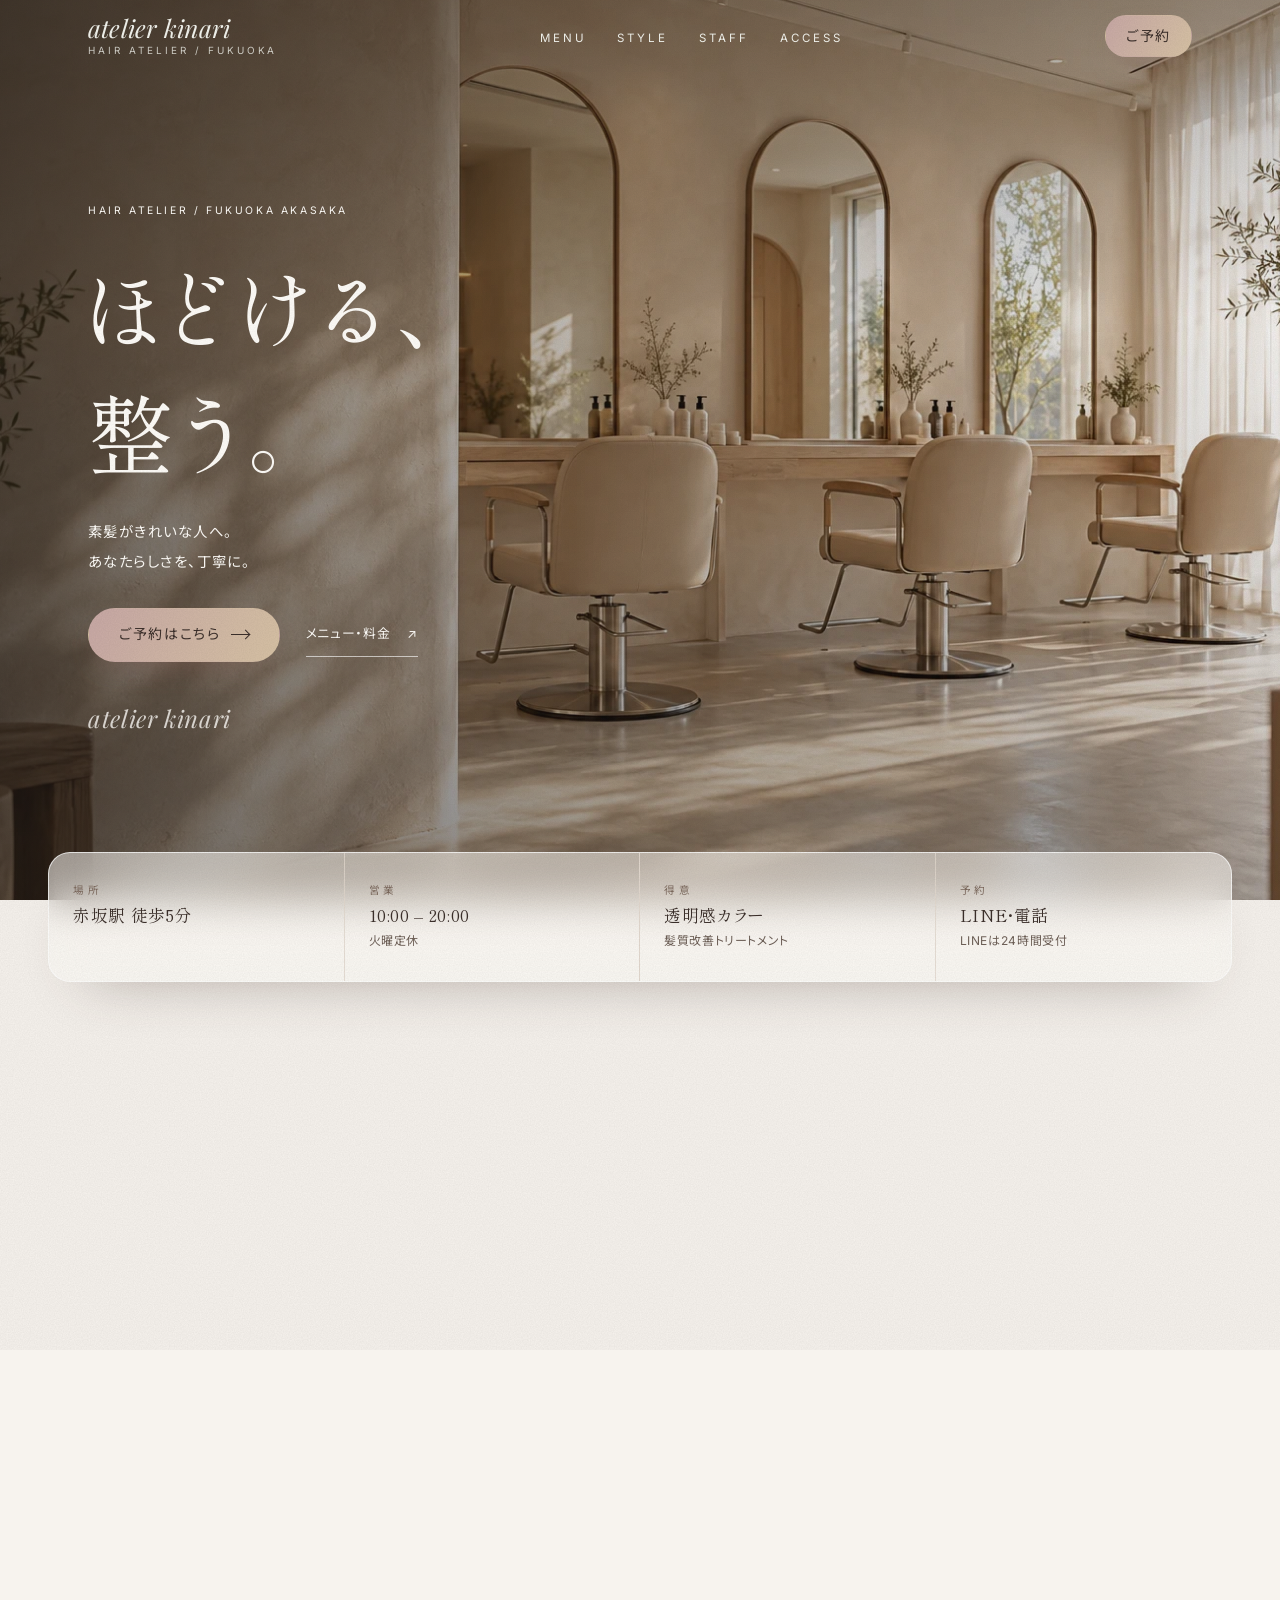
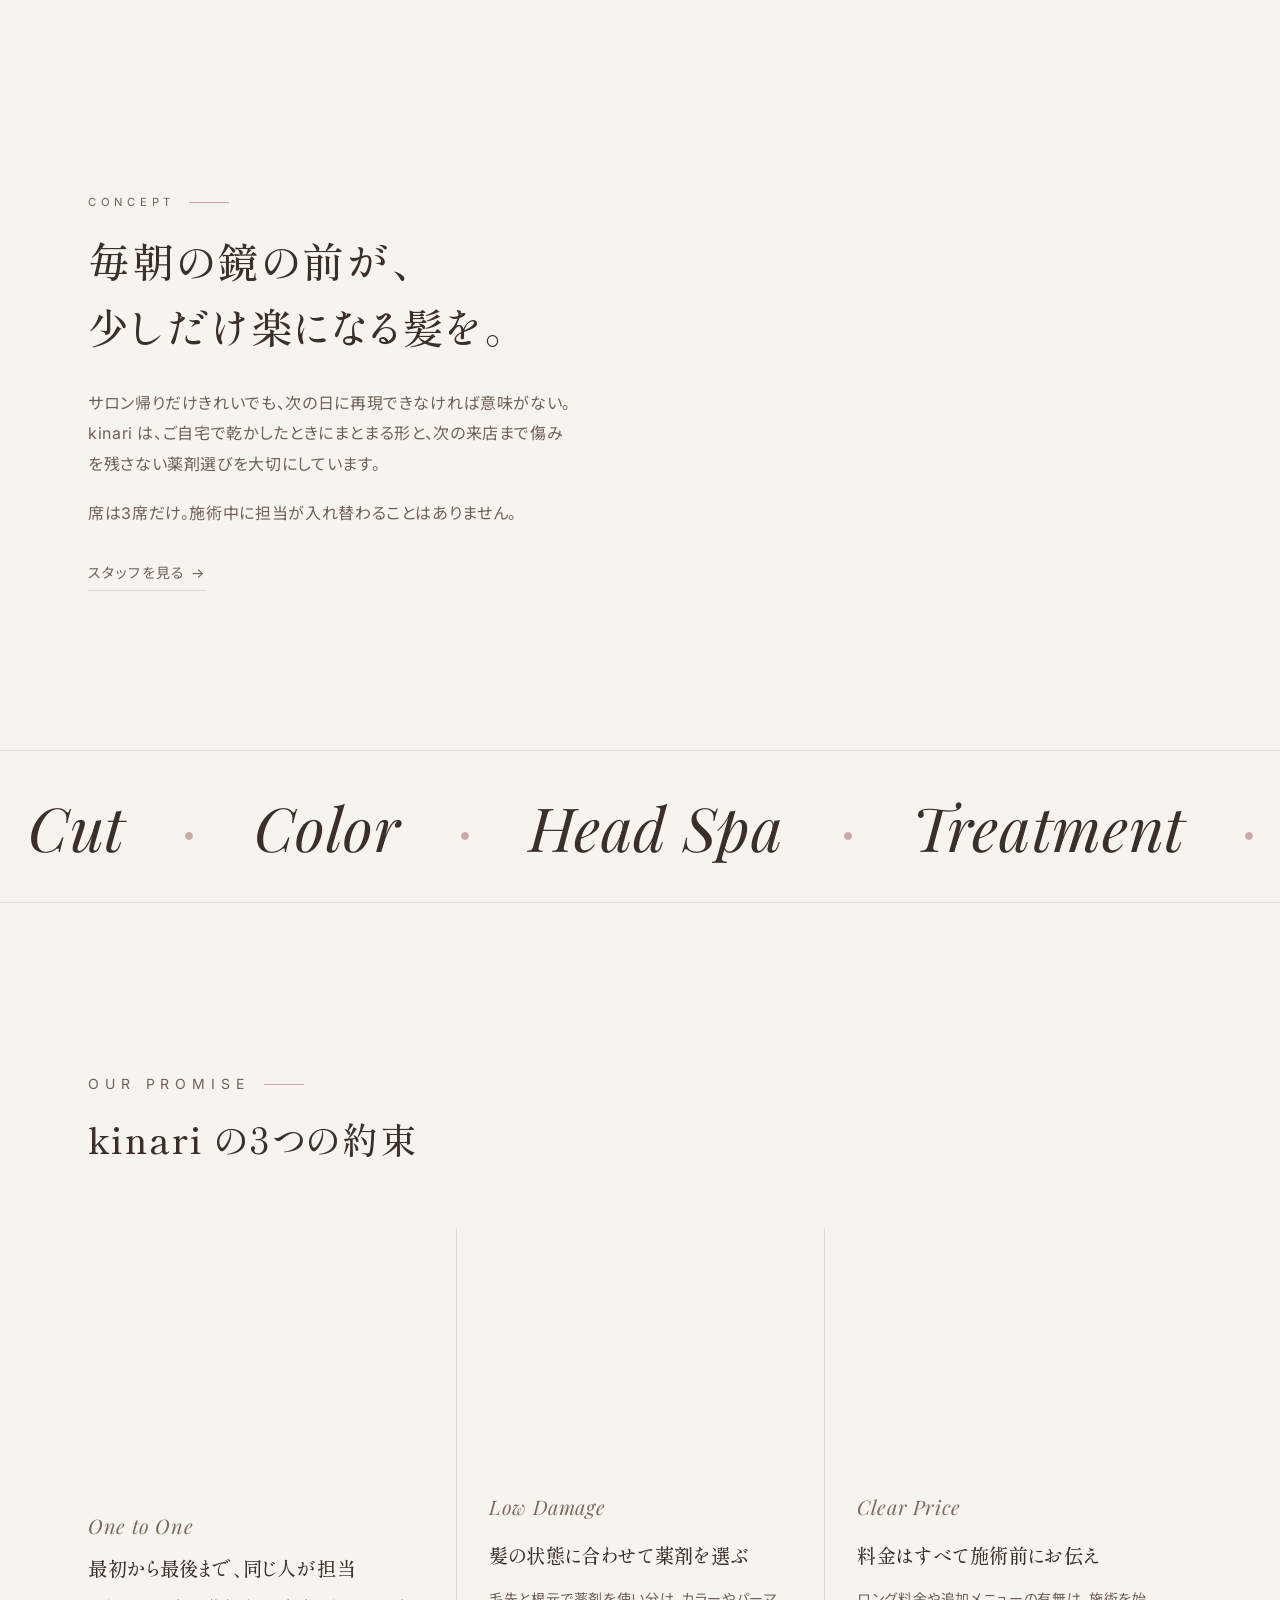
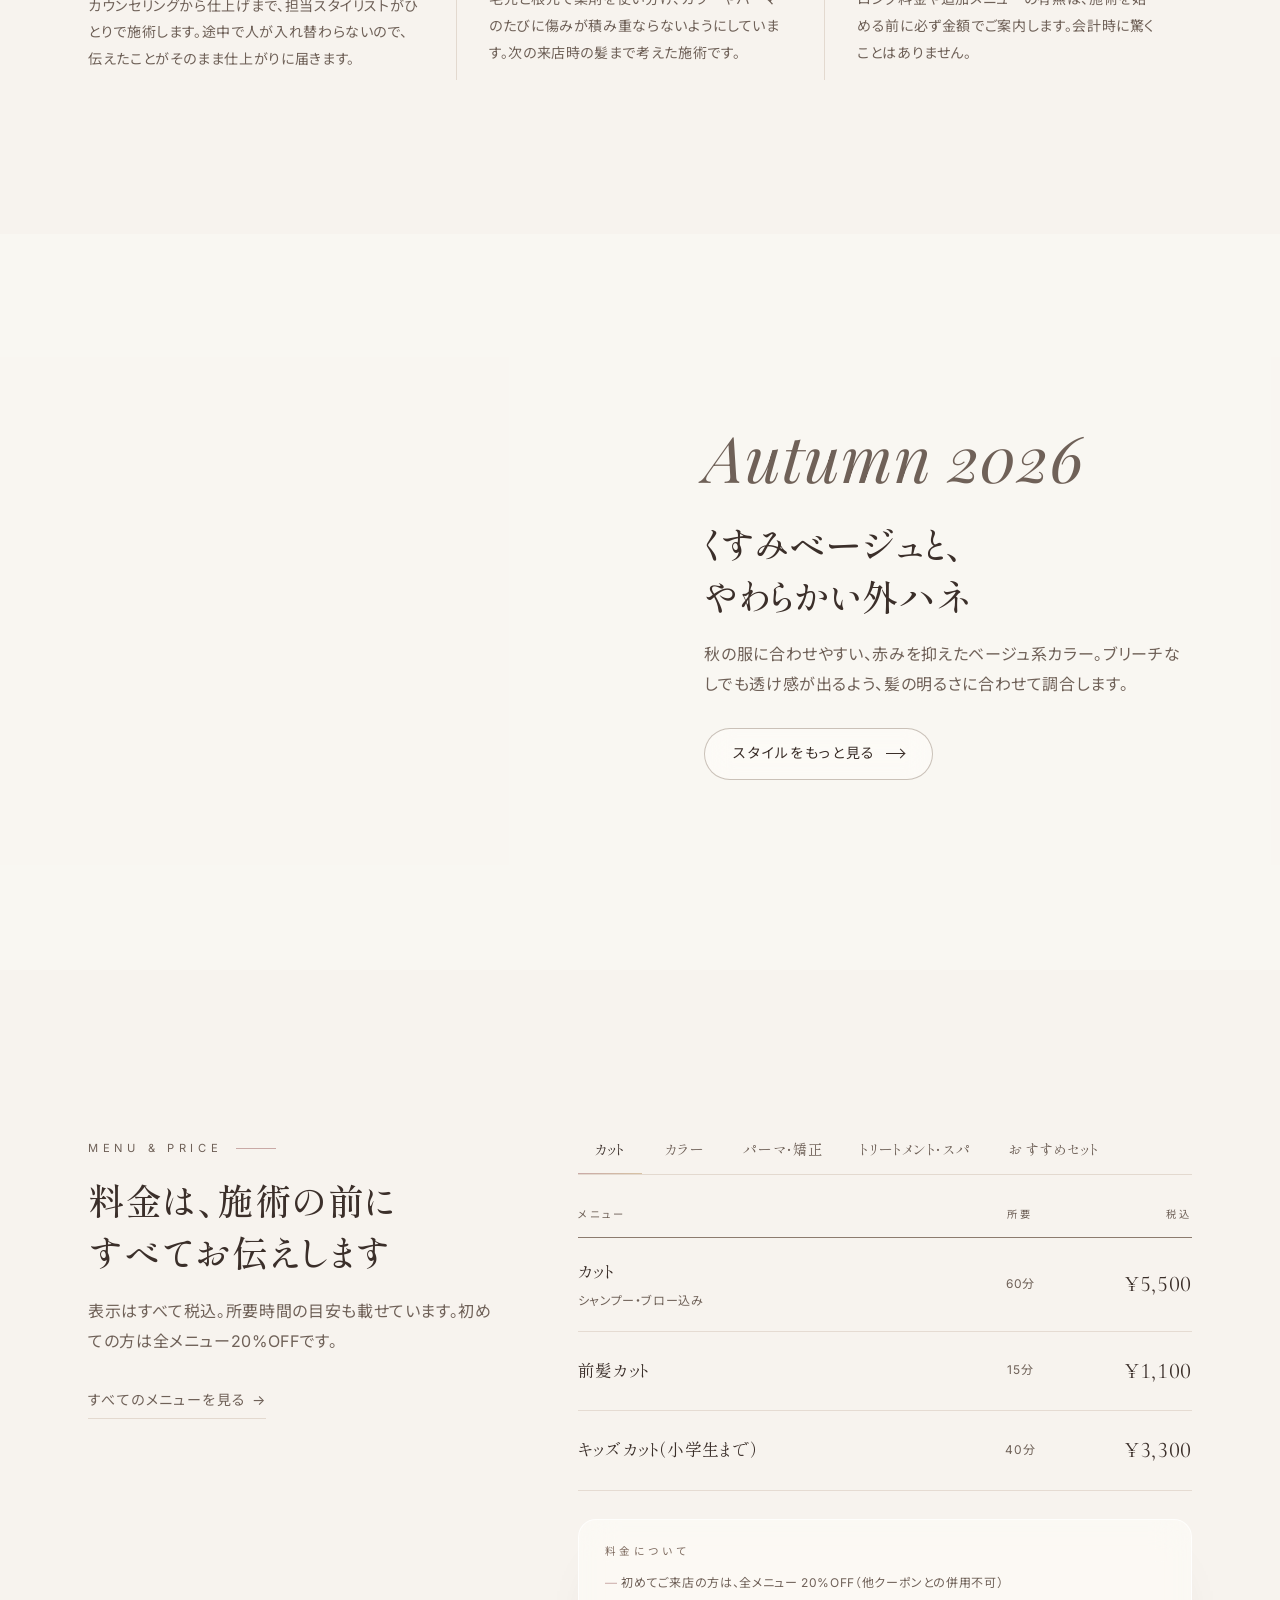
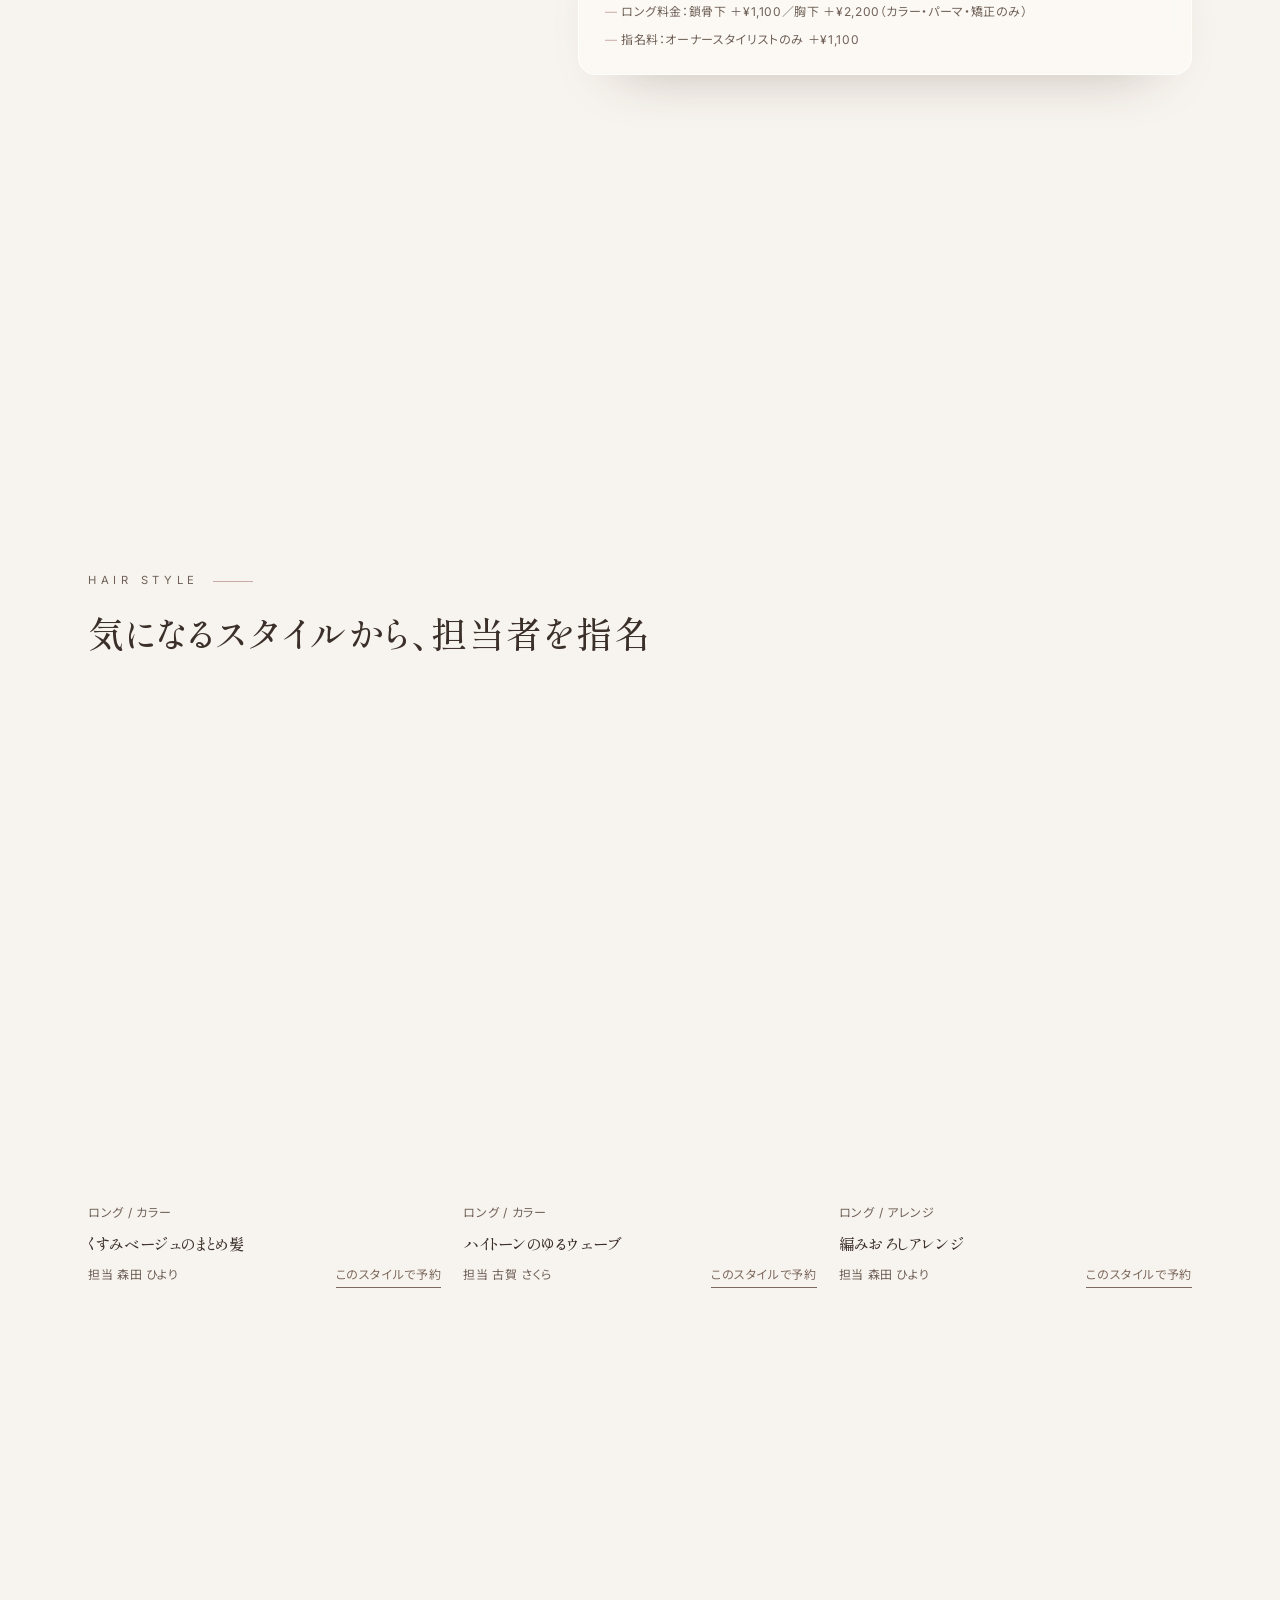
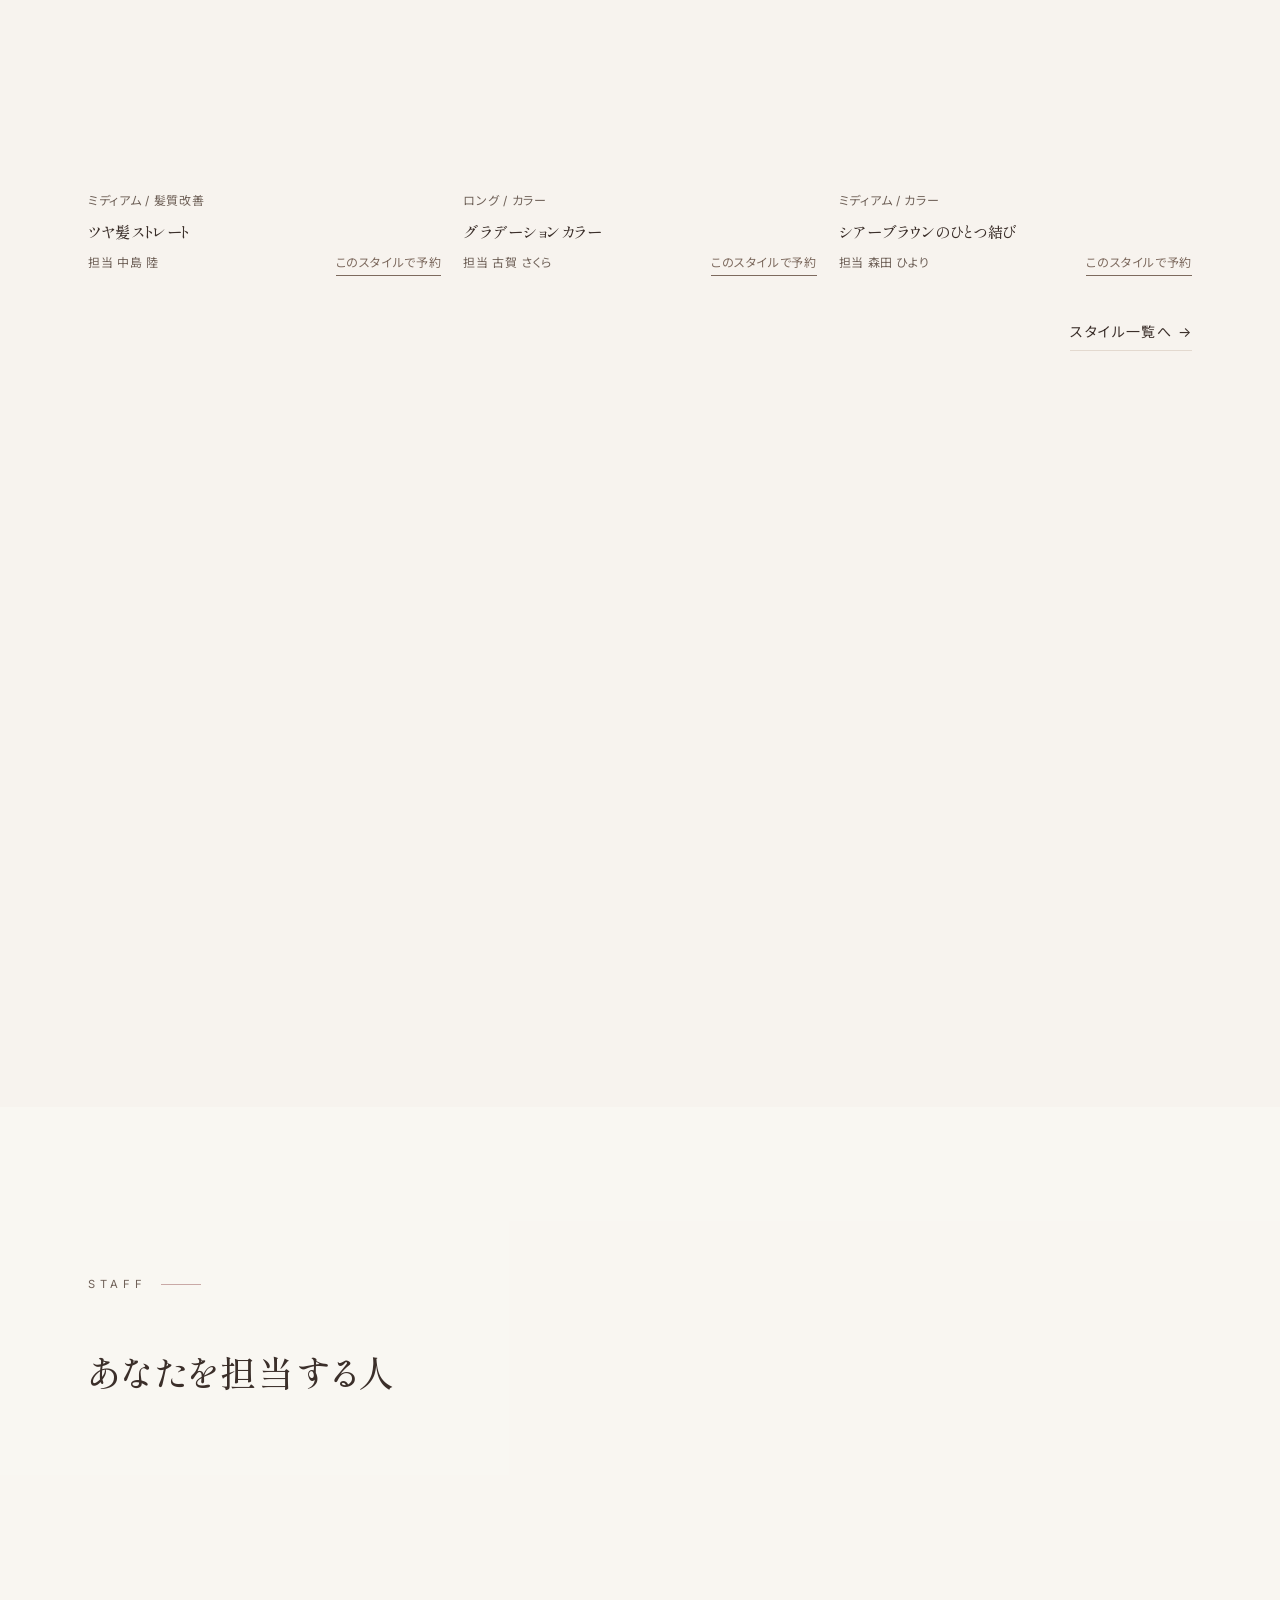
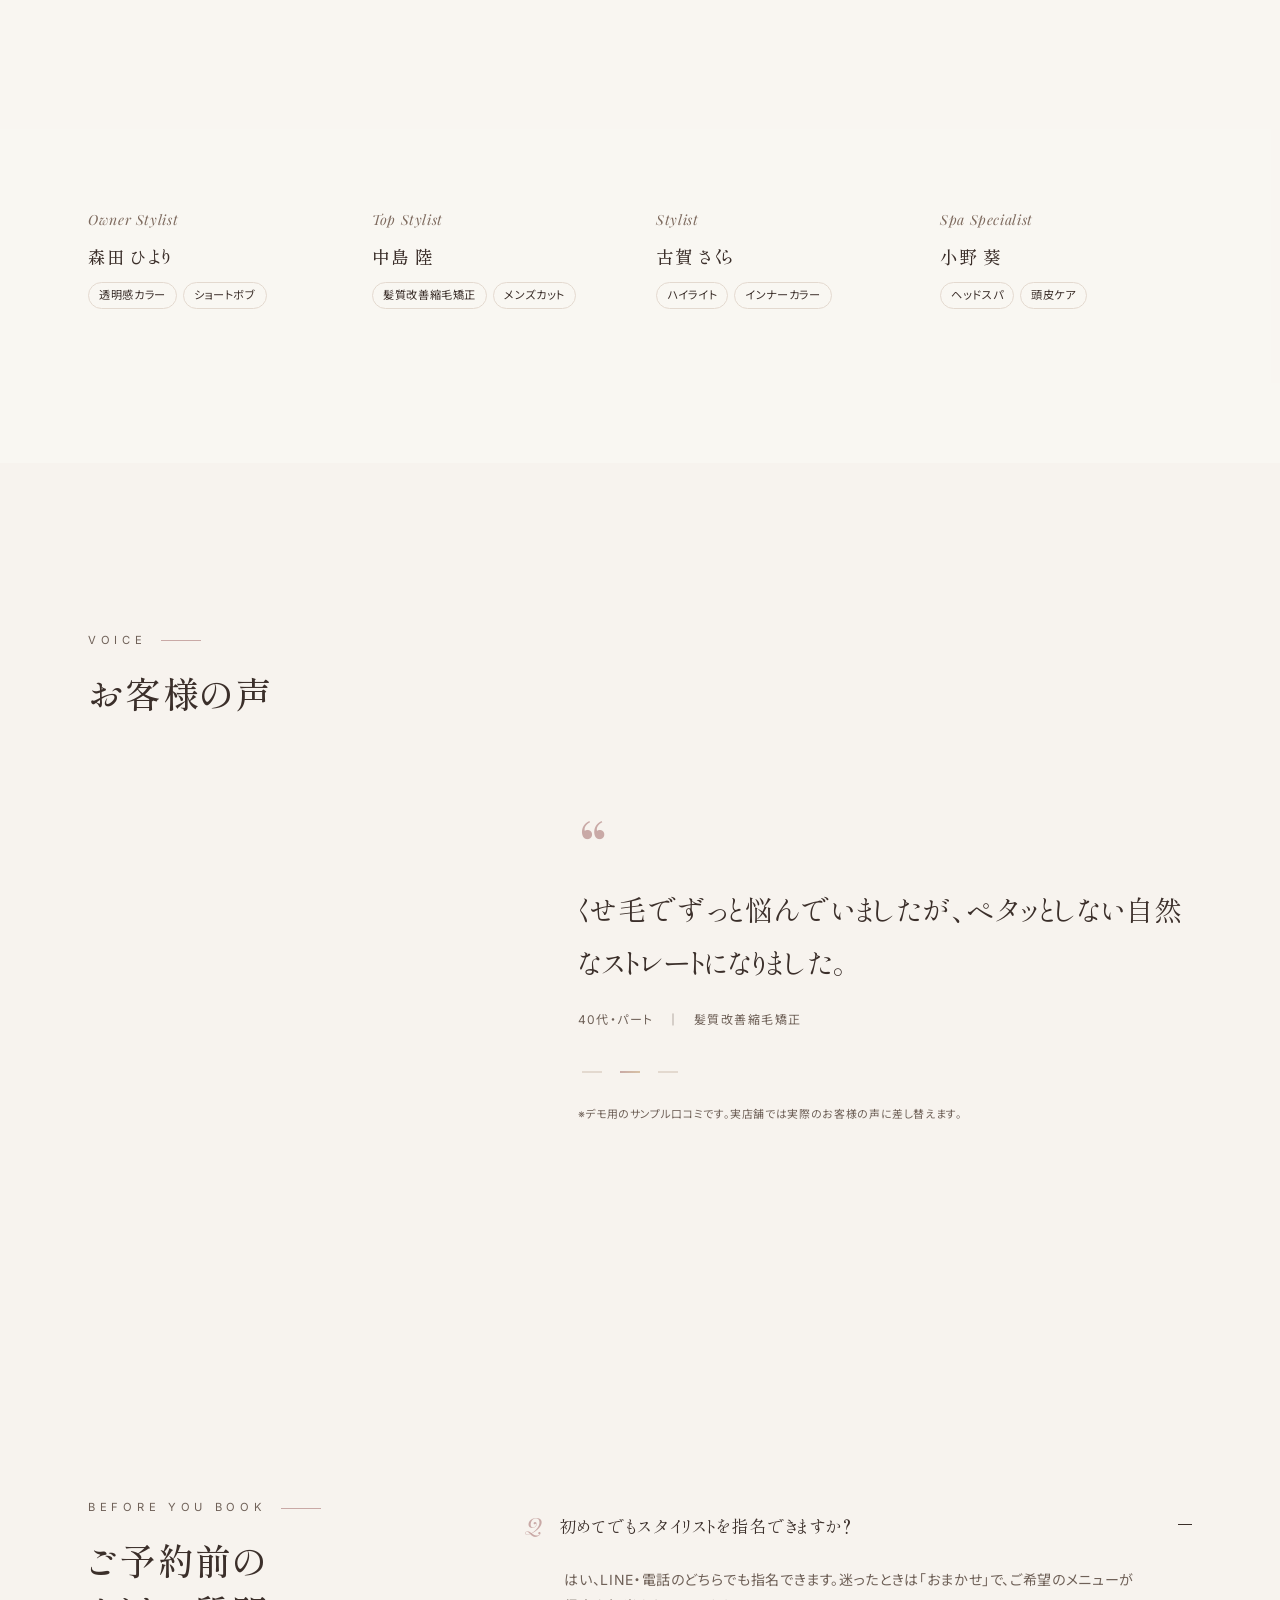
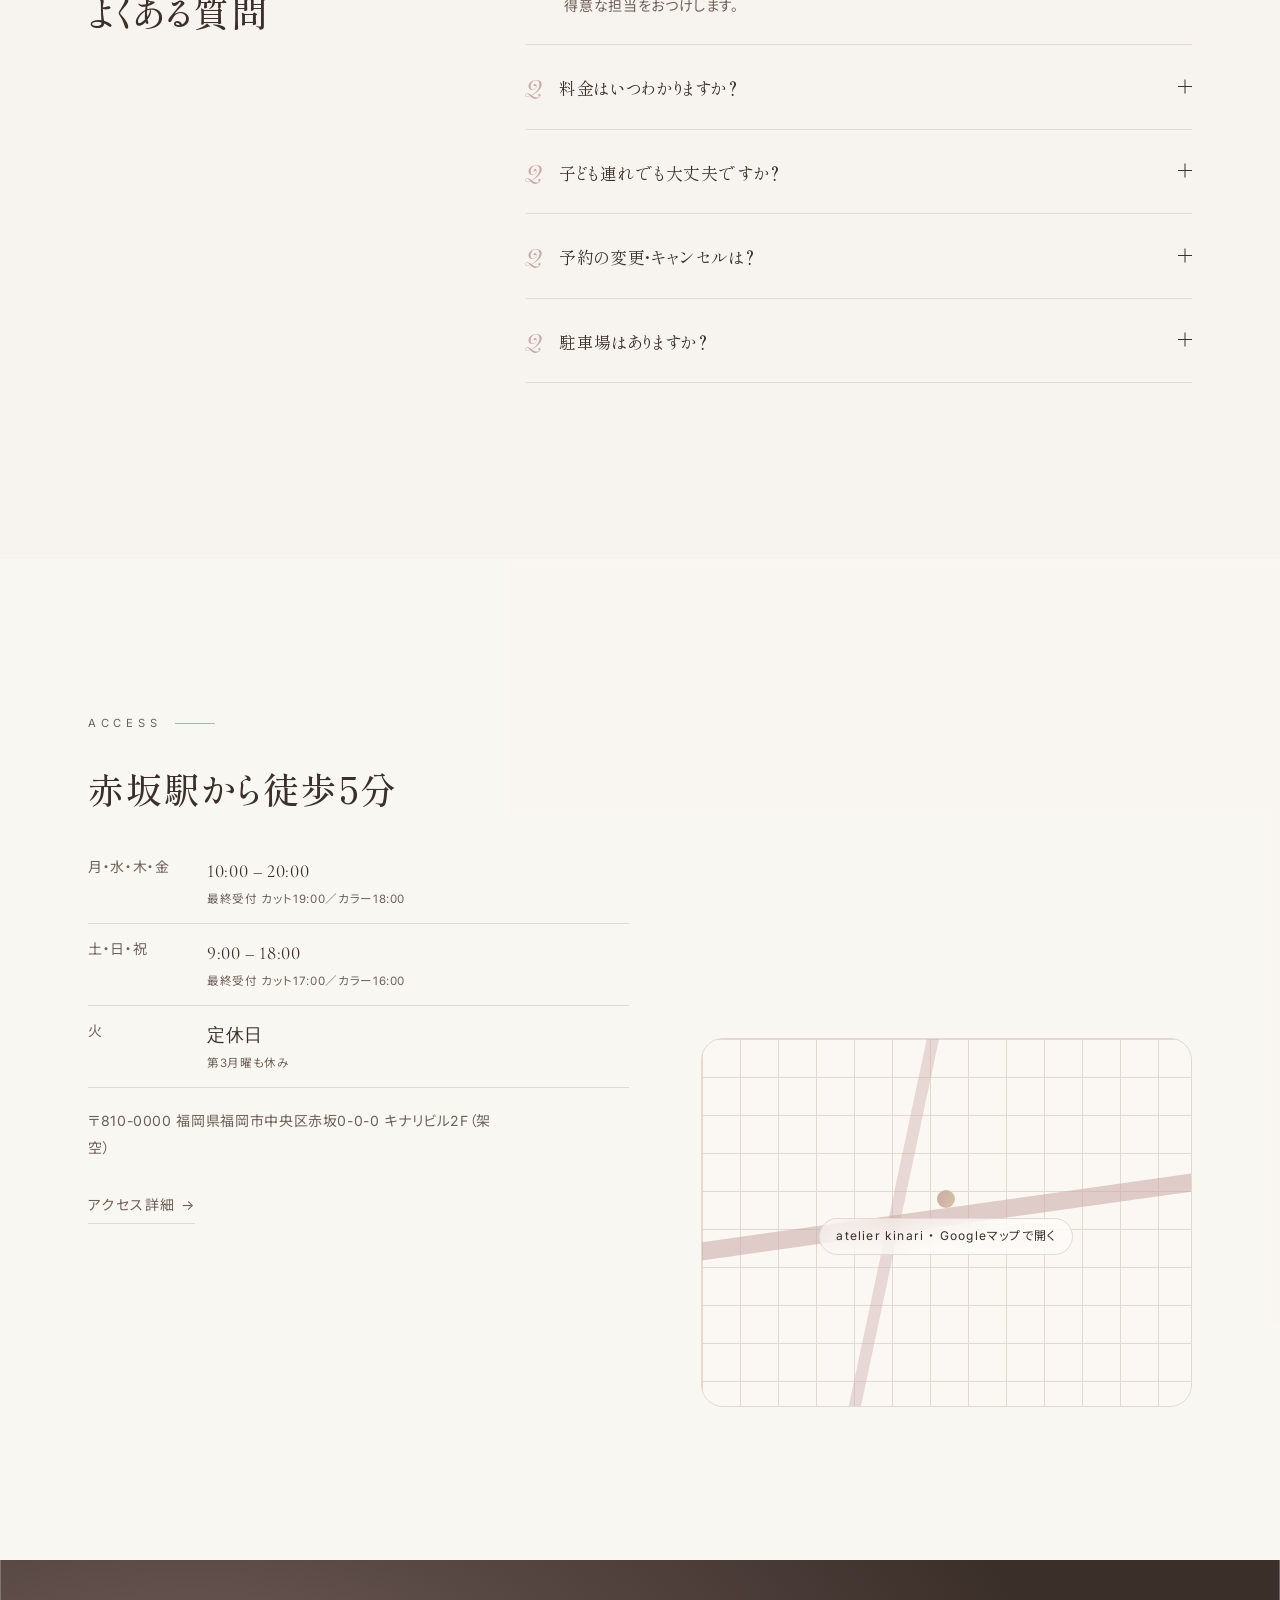
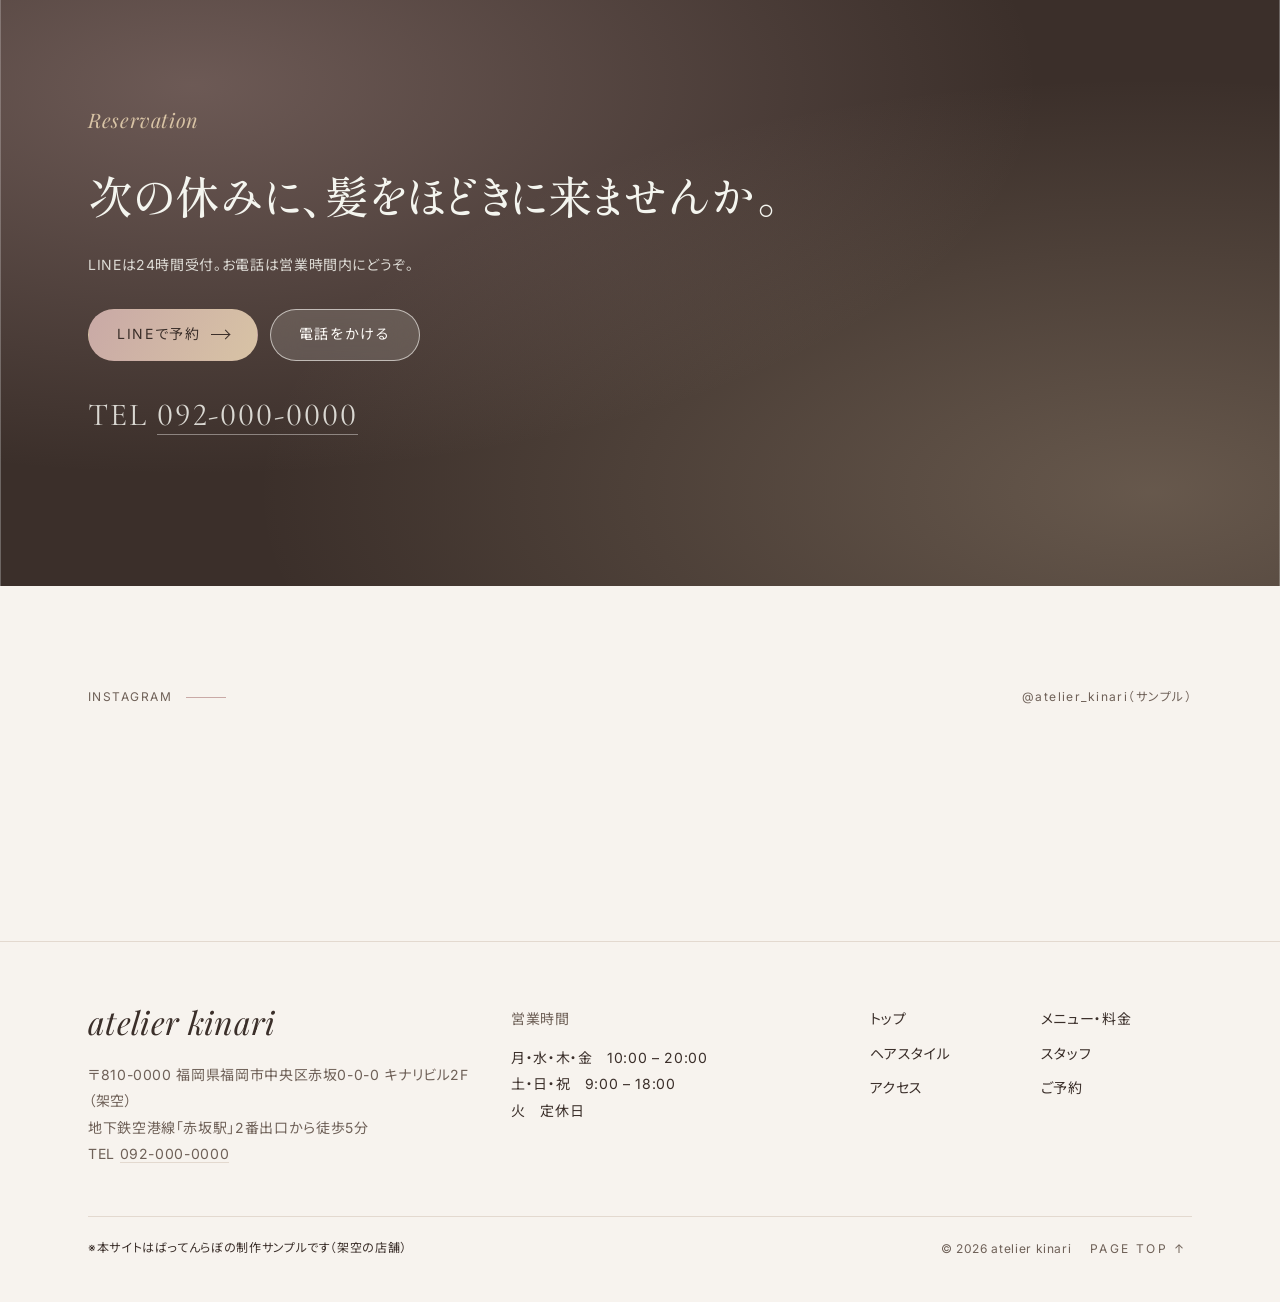
==== commit 6016e6b0: "Redesign salon hero with new interior photography and responsive editorial layout" ====
--- a/index.html
+++ b/index.html
@@ -17,33 +17,30 @@
 <link rel="preconnect" href="https://fonts.gstatic.com" crossorigin>
 <link rel="preconnect" href="https://images.unsplash.com">
 <link rel="stylesheet" href="https://fonts.googleapis.com/css2?family=Cormorant+Garamond:ital,wght@0,400;0,500;1,400&family=Inter:wght@300;400;500&family=Noto+Sans+JP:wght@300;400;500&family=Playfair+Display:ital,wght@0,400;0,500;1,400&family=Shippori+Mincho:wght@400;500&display=swap">
-<link rel="stylesheet" href="./assets/css/style.css?v=20261018-hero-fix">
+<link rel="stylesheet" href="./assets/css/style.css?v=20261018-new-hero">
 </head>
 <body data-page="home">
 
 <main id="main">
 
   <!-- ===== HERO ===== -->
-  <section class="hero" aria-label="メインビジュアル">
+  <section class="hero hero--renewed" aria-label="atelier kinari メインビジュアル">
     <div class="hero__media">
-      <img src="https://images.unsplash.com/photo-1633681117690-262b94a01378?auto=format&fit=crop&w=1800&q=70"
-           srcset="https://images.unsplash.com/photo-1633681117690-262b94a01378?auto=format&fit=crop&w=800&q=70 800w, https://images.unsplash.com/photo-1633681117690-262b94a01378?auto=format&fit=crop&w=1400&q=70 1400w, https://images.unsplash.com/photo-1633681117690-262b94a01378?auto=format&fit=crop&w=2200&q=70 2200w"
-           sizes="100vw" alt="やわらかな光が入るサロンの店内" width="1800" height="1200" fetchpriority="high">
-    </div>
-    <p class="hero__vertical" aria-hidden="true">ほどける、整う。</p>
+      <picture>
+        <source media="(max-width: 600px)" srcset="./assets/img/hero-salon-mobile.webp">
+        <img src="./assets/img/hero-salon.webp" alt="やわらかな光と木の温もりに包まれた美容室（架空店舗・AI生成イメージ）" width="1536" height="1024" fetchpriority="high" loading="eager">
+      </picture>
+    </div>
     <div class="wrap hero__in">
-      <h1 class="hero__title">
-        <span class="mask"><span>atelier</span></span>
-        <span class="mask"><span>kinari</span></span>
-        <span class="skip">ほどける、整う。福岡・赤坂の美容室 atelier kinari</span>
-      </h1>
-      <p class="hero__lead" data-bind="lead">素髪がきれいな人へ。</p>
-      <div class="hero__btns">
+      <p class="hero__eyebrow">HAIR ATELIER / FUKUOKA AKASAKA</p>
+      <h1 class="hero__headline">ほどける、<br>整う。<span class="skip">atelier kinari</span></h1>
+      <p class="hero__description">素髪がきれいな人へ。<br>あなたらしさを、丁寧に。</p>
+      <div class="hero__actions">
         <a class="btn btn--fill" href="./reserve.html">ご予約はこちら<span class="arrow"></span></a>
-        <a class="btn" href="./menu.html">メニュー・料金</a>
-      </div>
-    </div>
-    <span class="hero__scroll" aria-hidden="true">SCROLL</span>
+        <a class="hero__menu-link" href="./menu.html">メニュー・料金 <span aria-hidden="true">↗</span></a>
+      </div>
+      <p class="hero__signature" aria-hidden="true">atelier kinari</p>
+    </div>
   </section>
 
   <!-- ===== 4点サマリー ===== -->
@@ -208,7 +205,7 @@
 
 </main>
 
-<script src="./assets/js/site-data.js?v=20261018-hero-fix"></script>
-<script src="./assets/js/main.js?v=20261018-hero-fix"></script>
+<script src="./assets/js/site-data.js?v=20261018-new-hero"></script>
+<script src="./assets/js/main.js?v=20261018-new-hero"></script>
 </body>
 </html>
--- a/assets/css/style.css
+++ b/assets/css/style.css
@@ -757,3 +757,38 @@
 .hero-pending .hero__btns { animation: none !important; }
 .hero-pending .hero__media img { transform: scale(1.08); }
 .hero-pending .hero__vertical { opacity: 0; }
+
+/* Renewed editorial hero: natural salon photography and a calm reading order. */
+.hero--renewed { min-height: min(900px, 100svh); isolation: isolate; }
+.hero--renewed .hero__media picture { display: block; width: 100%; height: 100%; }
+.hero--renewed .hero__media img { object-position: center; animation: heroBreathe 24s ease-in-out infinite alternate; }
+.hero--renewed .hero__media::after { background: linear-gradient(90deg, rgba(33,28,24,.64), rgba(33,28,24,.25) 48%, rgba(33,28,24,.04)), linear-gradient(180deg,rgba(33,28,24,.28),transparent 35%,rgba(33,28,24,.2)); }
+.hero--renewed .hero__in { width: 100%; align-content: center; gap: 24px; padding: calc(var(--header-h) + 70px) var(--gutter) 100px; }
+.hero__eyebrow { font-family: var(--f-body); font-size: .65rem; letter-spacing: .25em; color: #fffdf9; }
+.hero__headline { font-family: var(--f-head); font-weight: 400; font-size: clamp(3.4rem, 6.7vw, 6.3rem); line-height: 1.45; letter-spacing: .13em; color: #fffdf9; }
+.hero__description { font-size: .9rem; line-height: 2.1; letter-spacing: .1em; color: #fffdf9; }
+.hero__actions { display: flex; align-items: center; flex-wrap: wrap; gap: 26px; margin-top: 6px; }
+.hero__actions .btn { min-height: 54px; padding-inline: 30px; }
+.hero__menu-link { font-size: .8rem; color: #fffdf9; border-bottom: 1px solid rgba(255,255,255,.65); padding: 10px 0; }
+.hero__menu-link span { margin-left: 12px; }
+.hero__signature { font-family: var(--f-latin); font-style: italic; font-size: 1.5rem; color: rgba(255,253,249,.8); margin-top: 10px; }
+.hero--renewed .hero__in > * { animation: heroTextIn 1.2s ease both; }
+.hero--renewed .hero__in > :nth-child(2) { animation-delay: .15s; }
+.hero--renewed .hero__in > :nth-child(3) { animation-delay: .35s; }
+.hero--renewed .hero__in > :nth-child(4) { animation-delay: .55s; }
+.hero--renewed .hero__in > :nth-child(5) { animation-delay: .7s; }
+@keyframes heroTextIn { from { opacity: 0; transform: translateY(12px); } to { opacity: 1; transform: translateY(0); } }
+.hero-pending .hero--renewed .hero__in > * { animation: none !important; opacity: 0; }
+@media (max-width: 600px) {
+  .hero--renewed { min-height: max(740px, 100svh); }
+  .hero--renewed .hero__in { align-content: end; gap: 18px; padding: 150px var(--gutter) 100px; }
+  .hero--renewed .hero__media::after { background: linear-gradient(180deg,rgba(27,24,21,.34),rgba(27,24,21,.08) 25%,rgba(27,24,21,.58) 58%,rgba(27,24,21,.7)); }
+  .hero__headline { font-size: clamp(3.2rem, 13vw, 4.6rem); line-height: 1.4; }
+  .hero__eyebrow { font-size: .58rem; letter-spacing: .17em; }
+  .hero__actions { gap: 18px; }
+  .hero__actions .btn { padding-inline: 22px; }
+  .hero__signature { font-size: 1.3rem; }
+}
+@media (prefers-reduced-motion: reduce) {
+  .hero--renewed .hero__media img, .hero--renewed .hero__in > * { animation: none !important; transform: none !important; opacity: 1 !important; }
+}
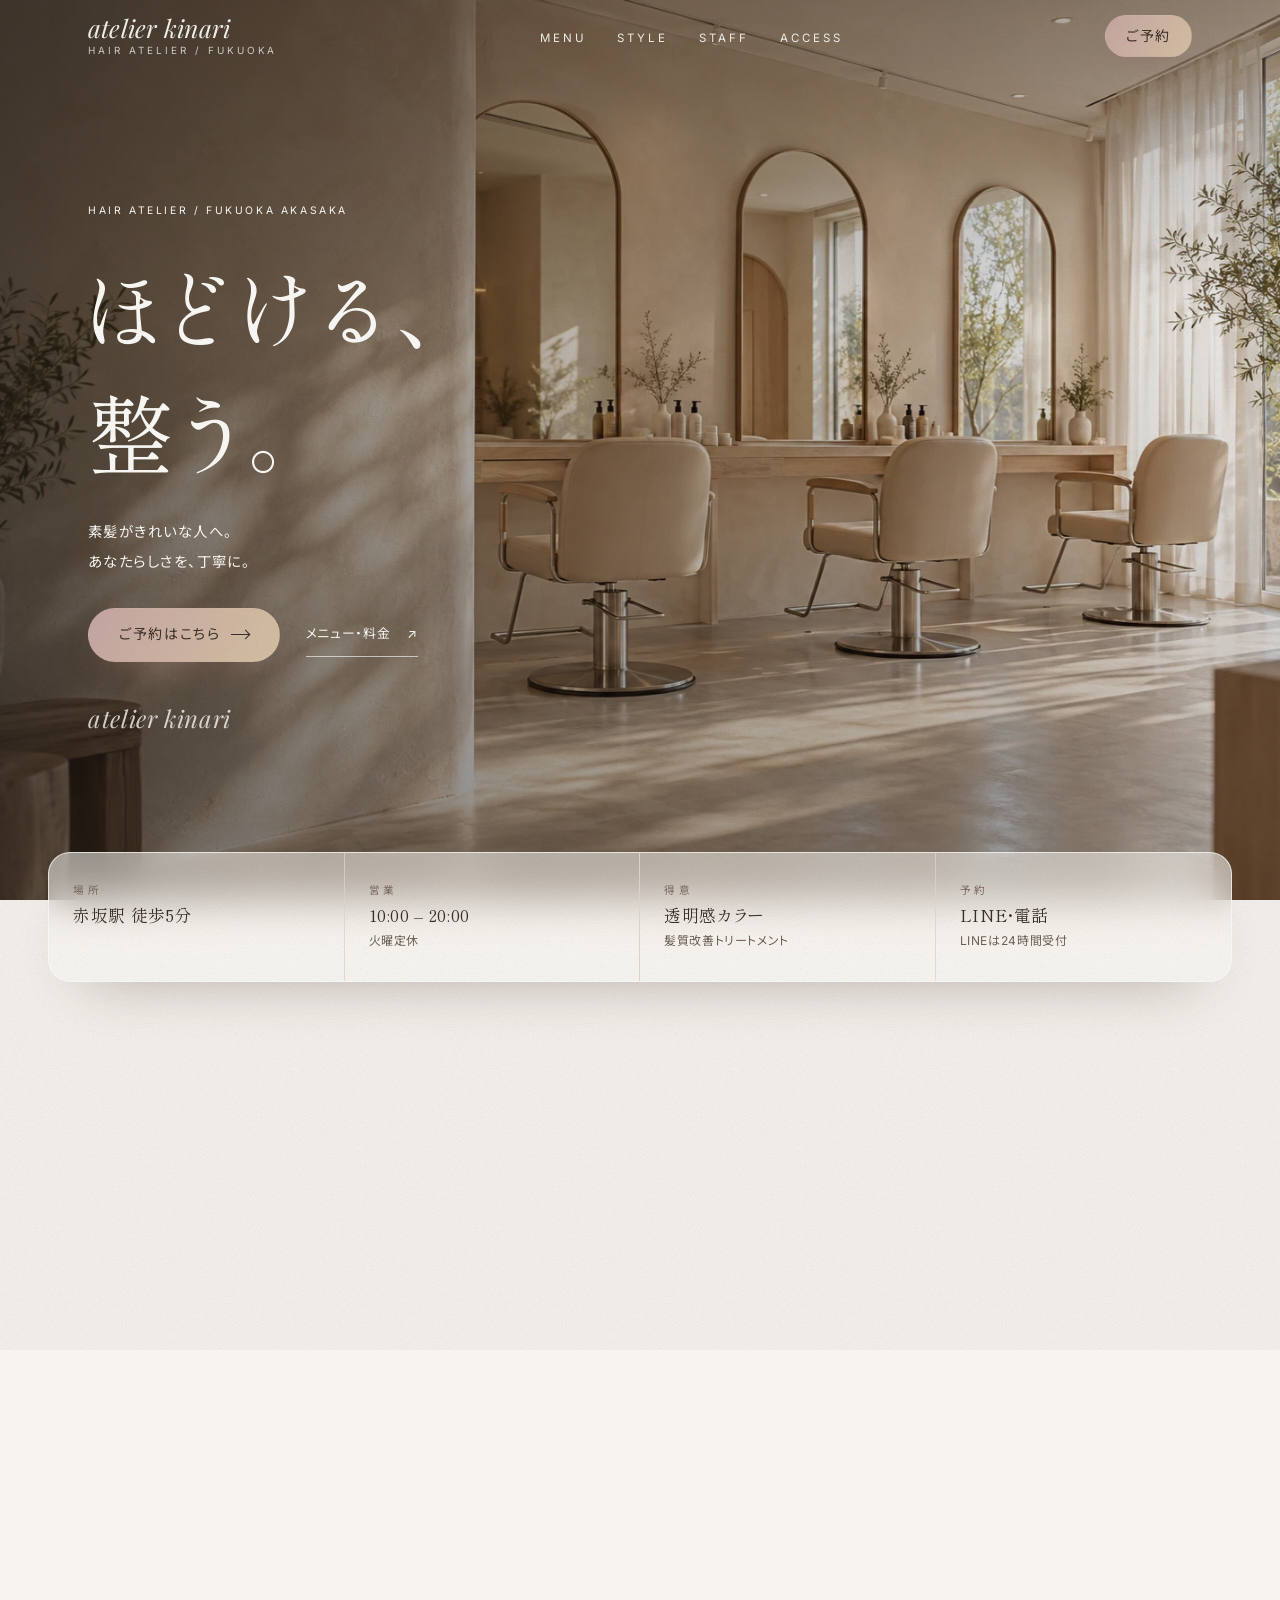
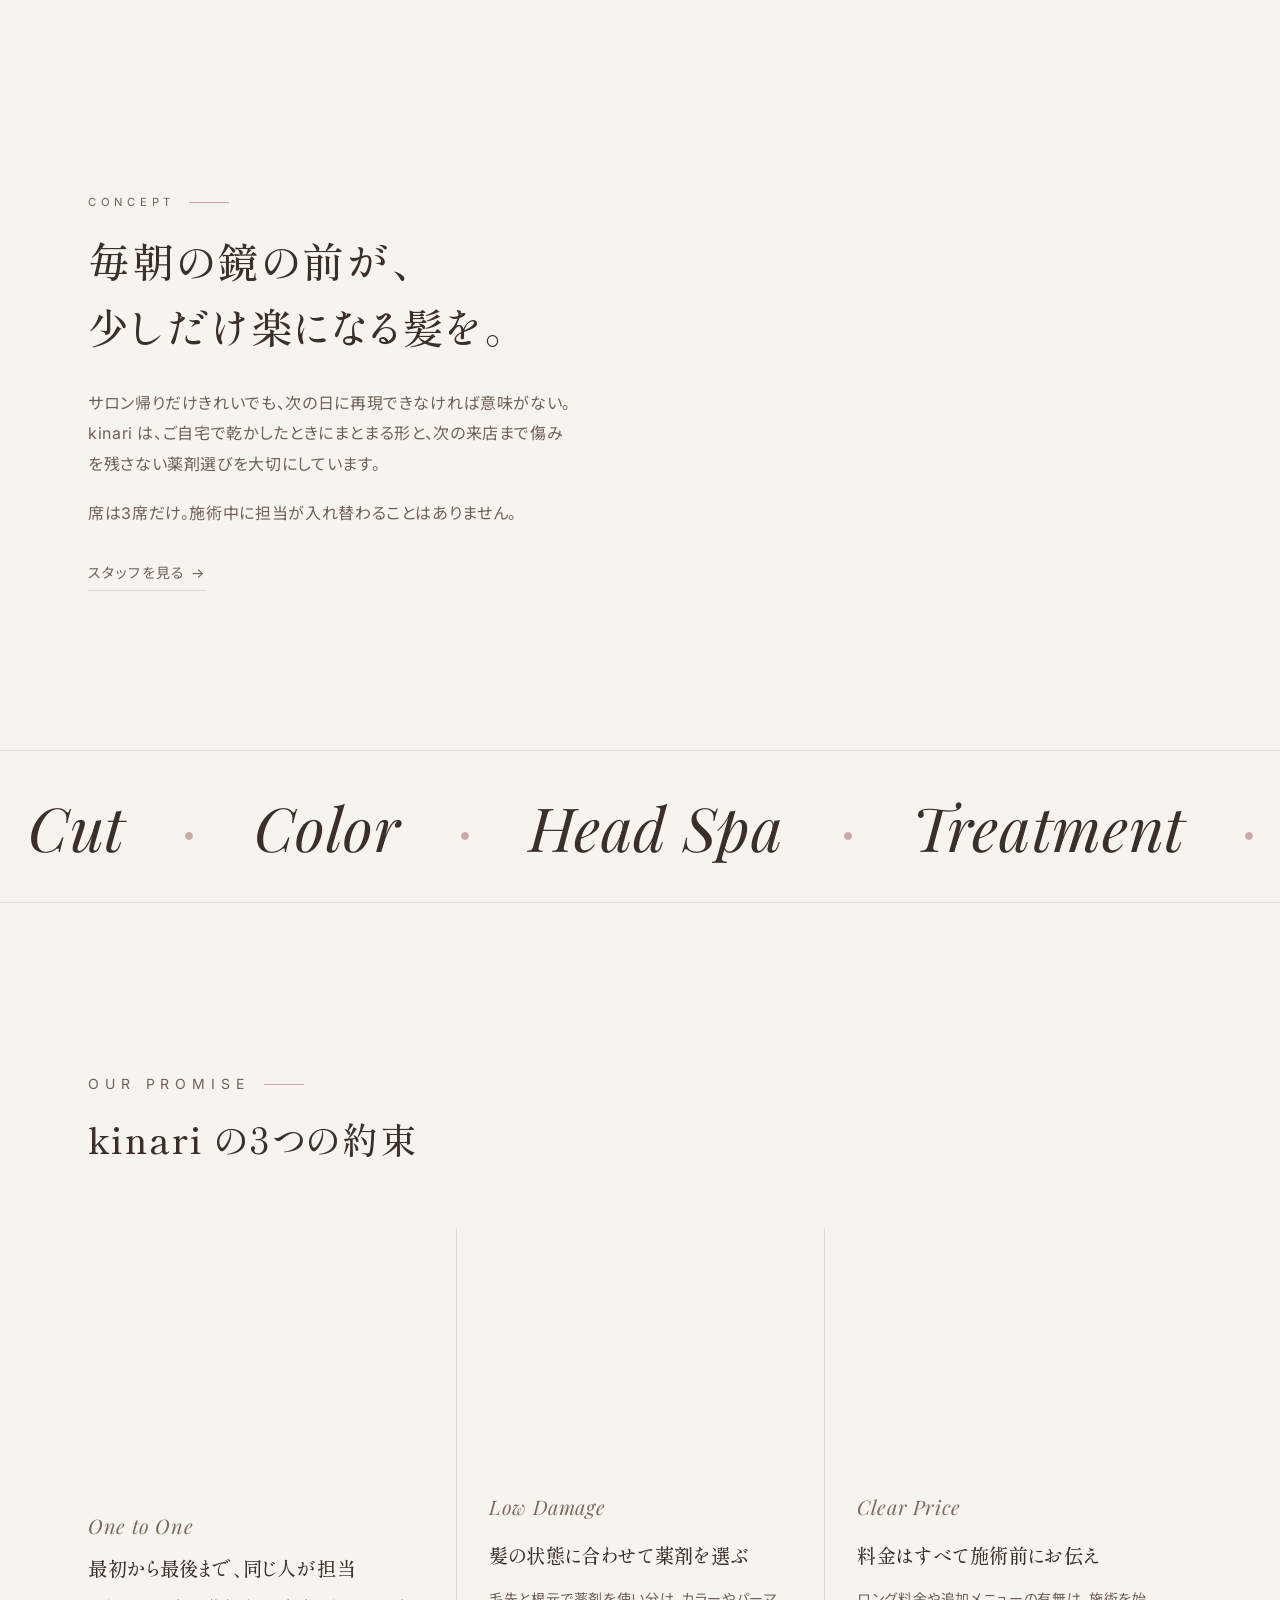
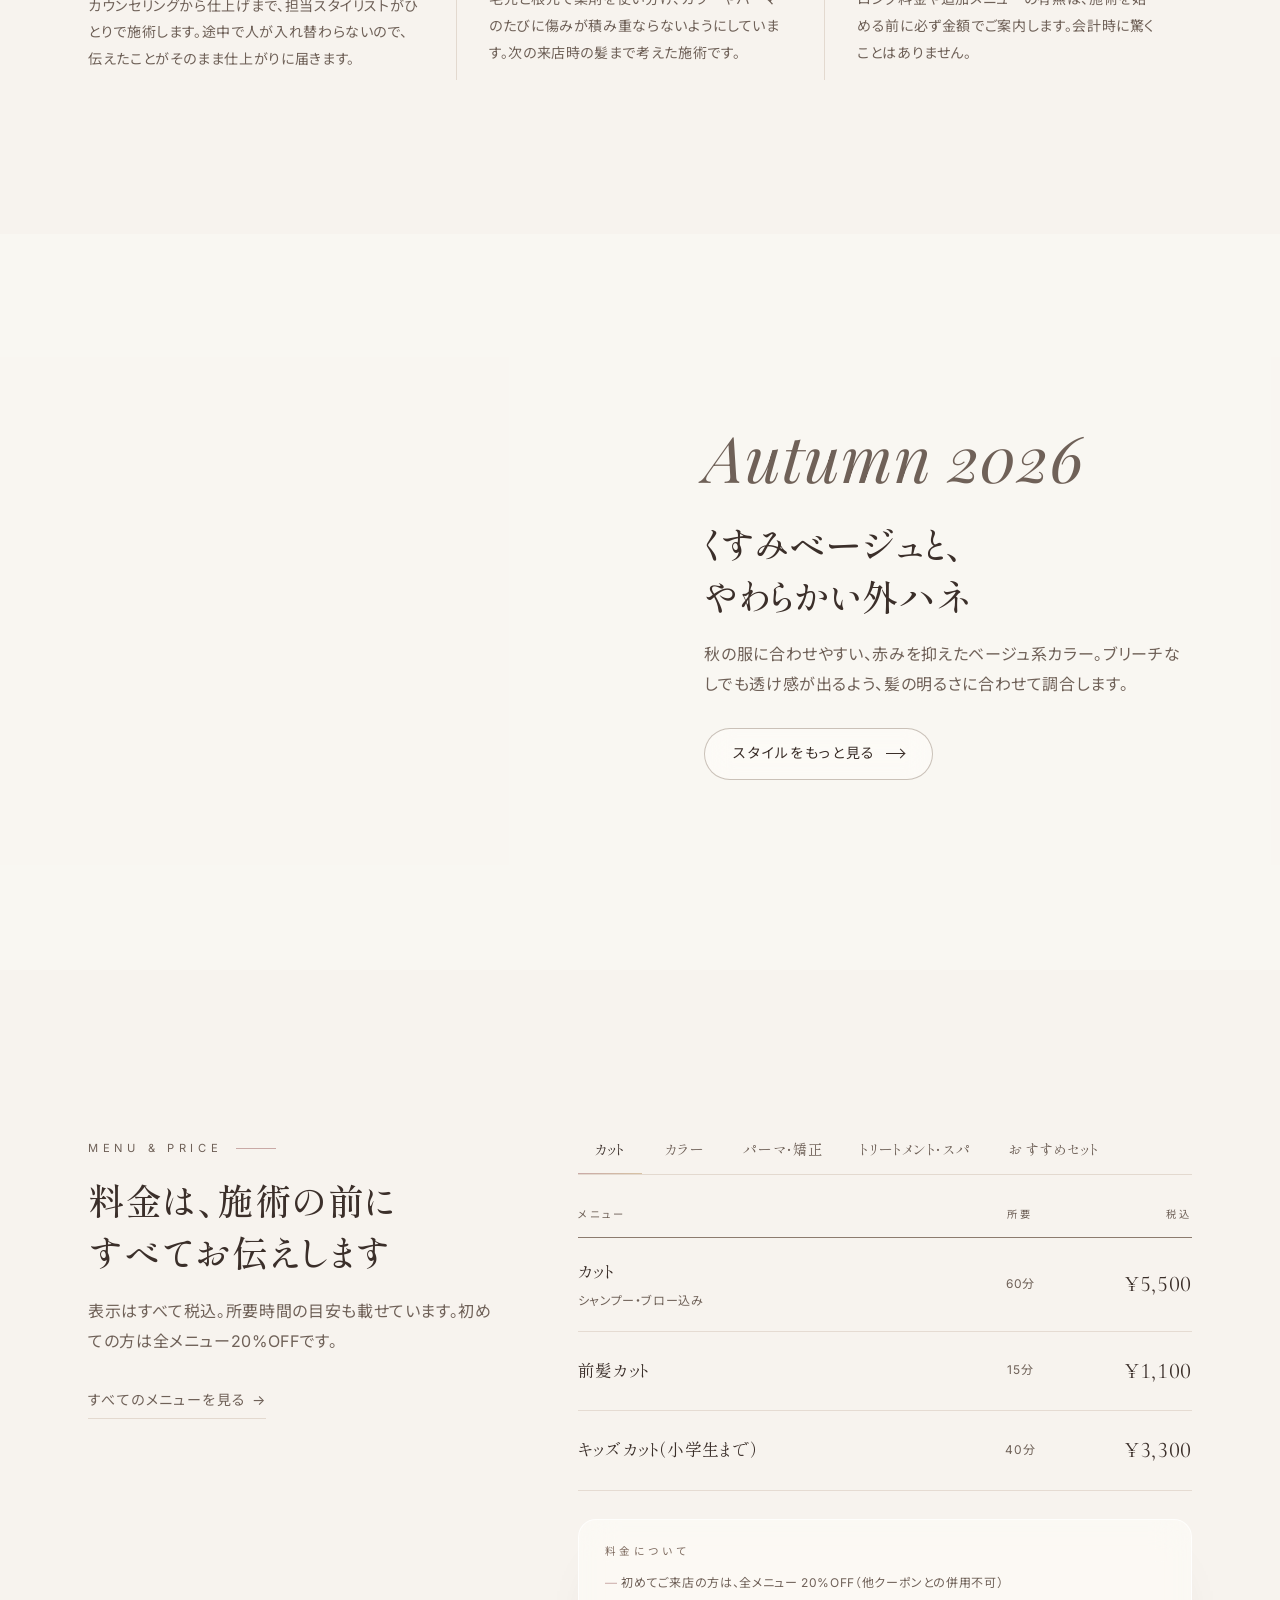
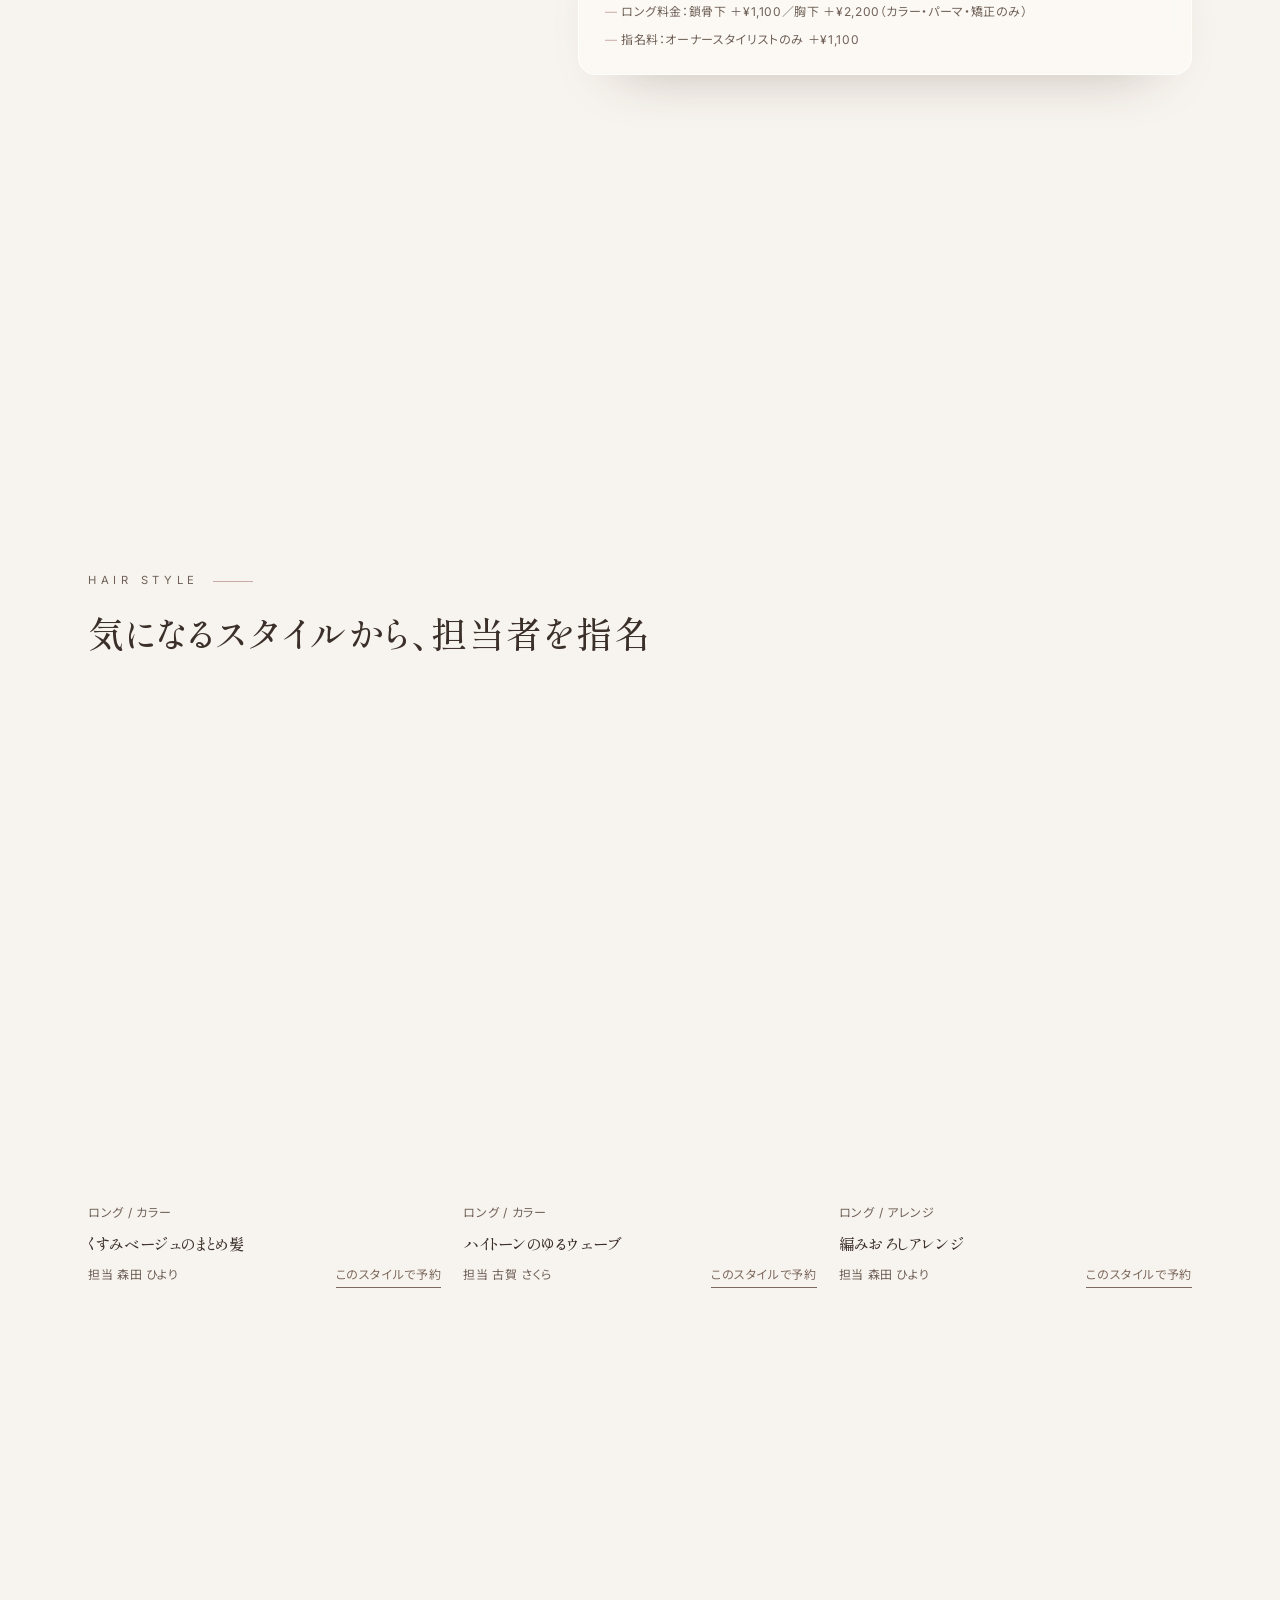
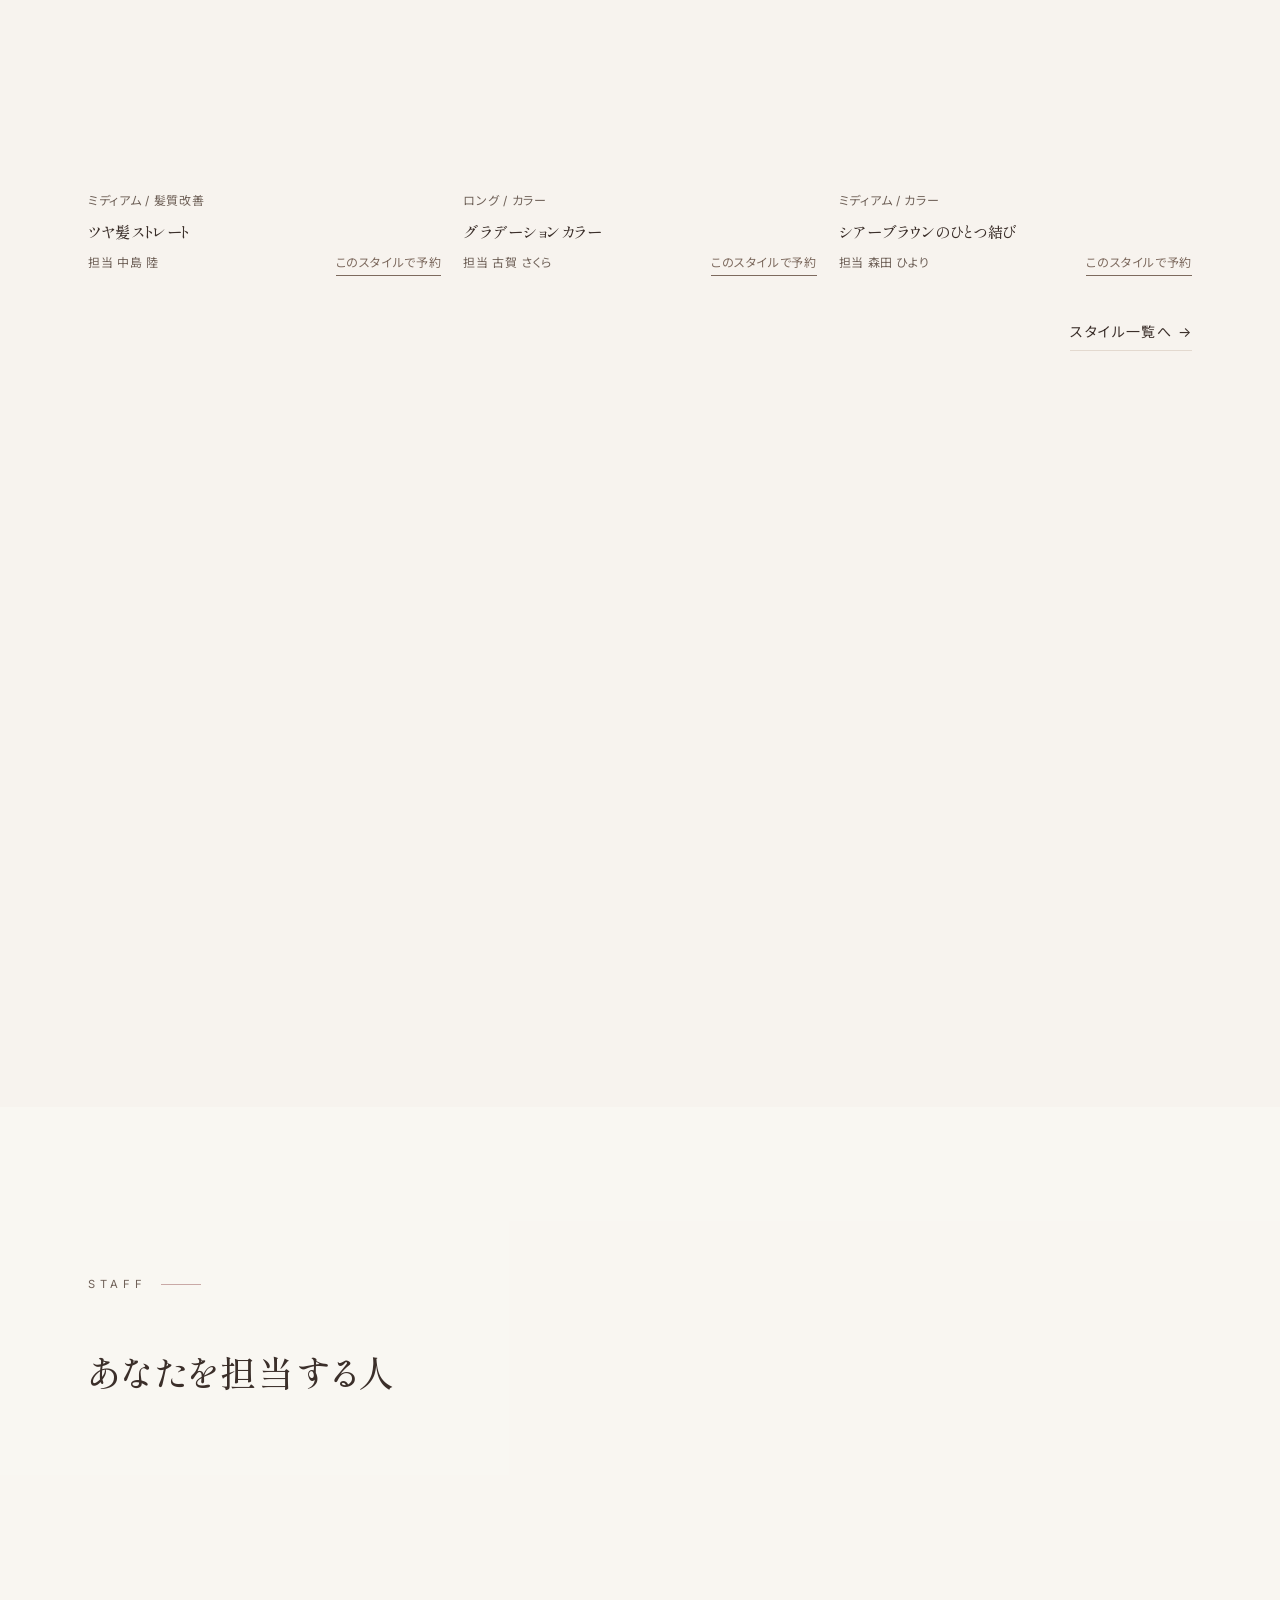
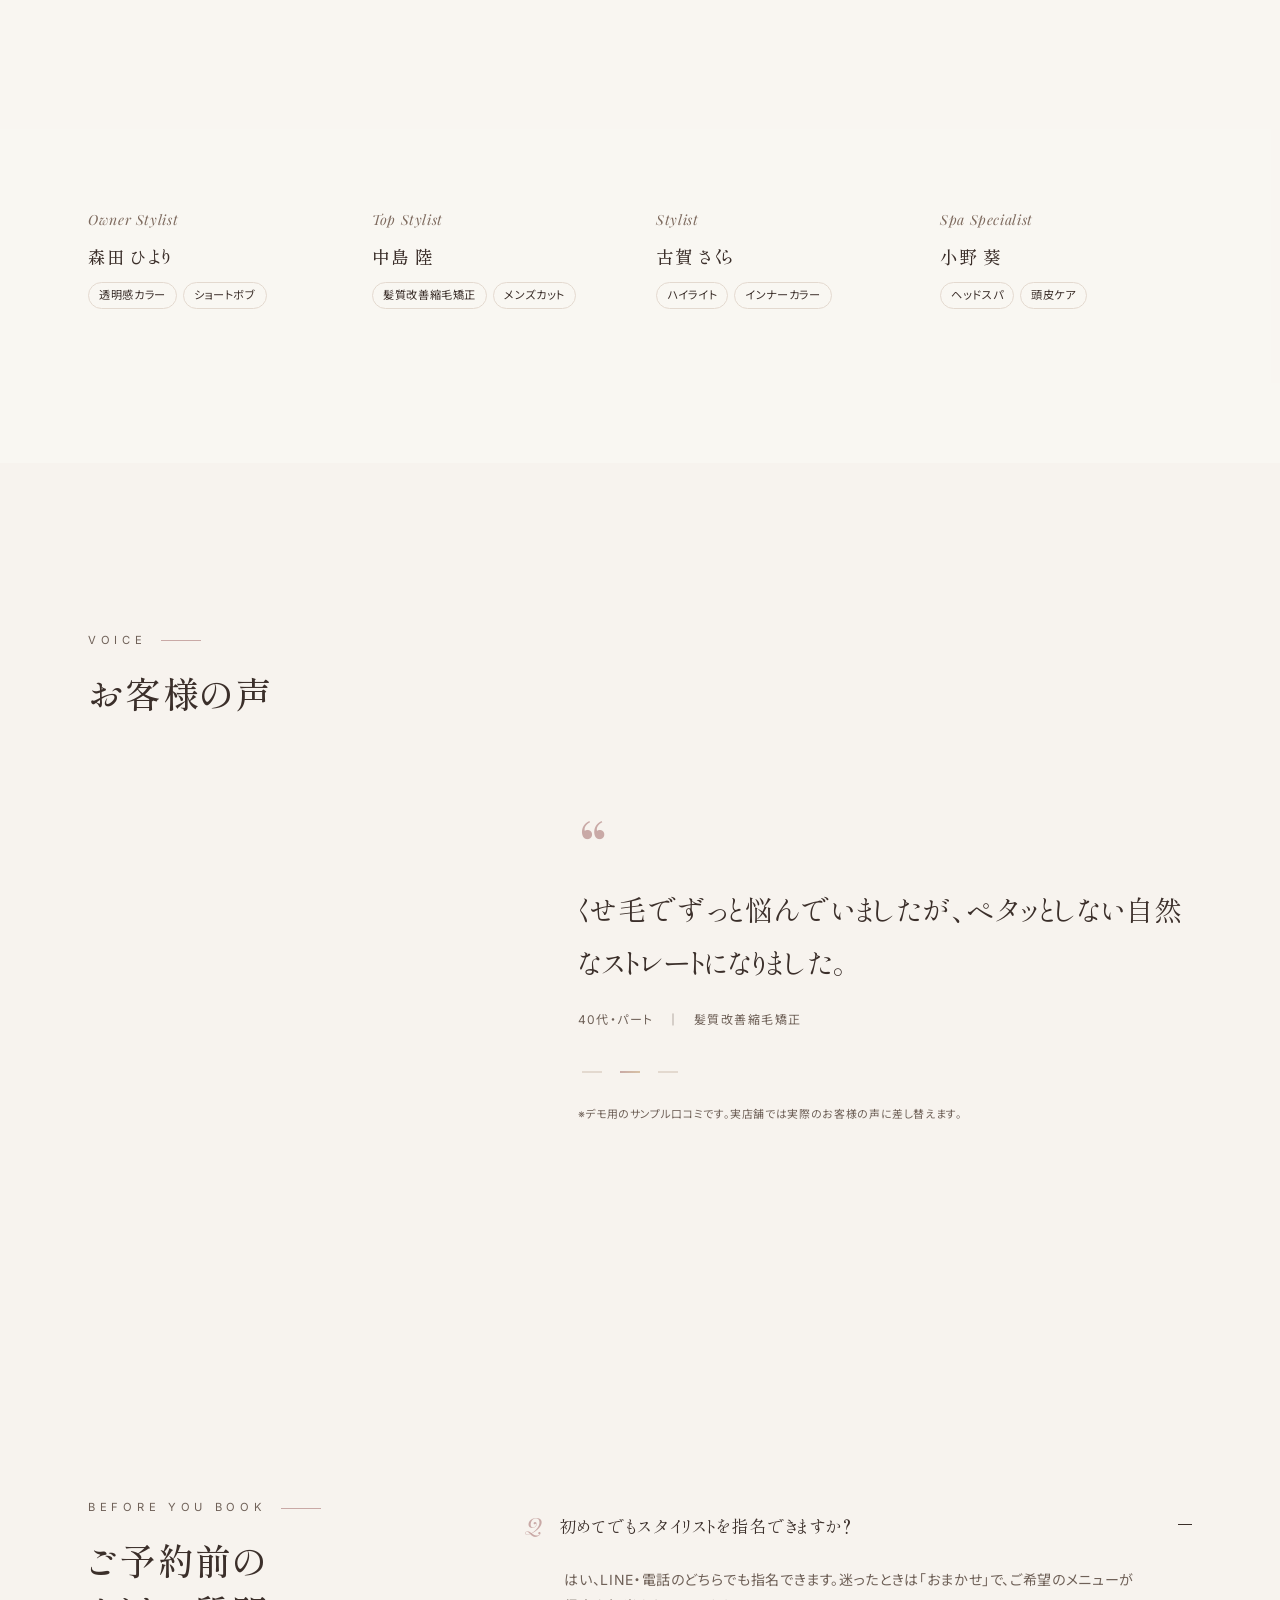
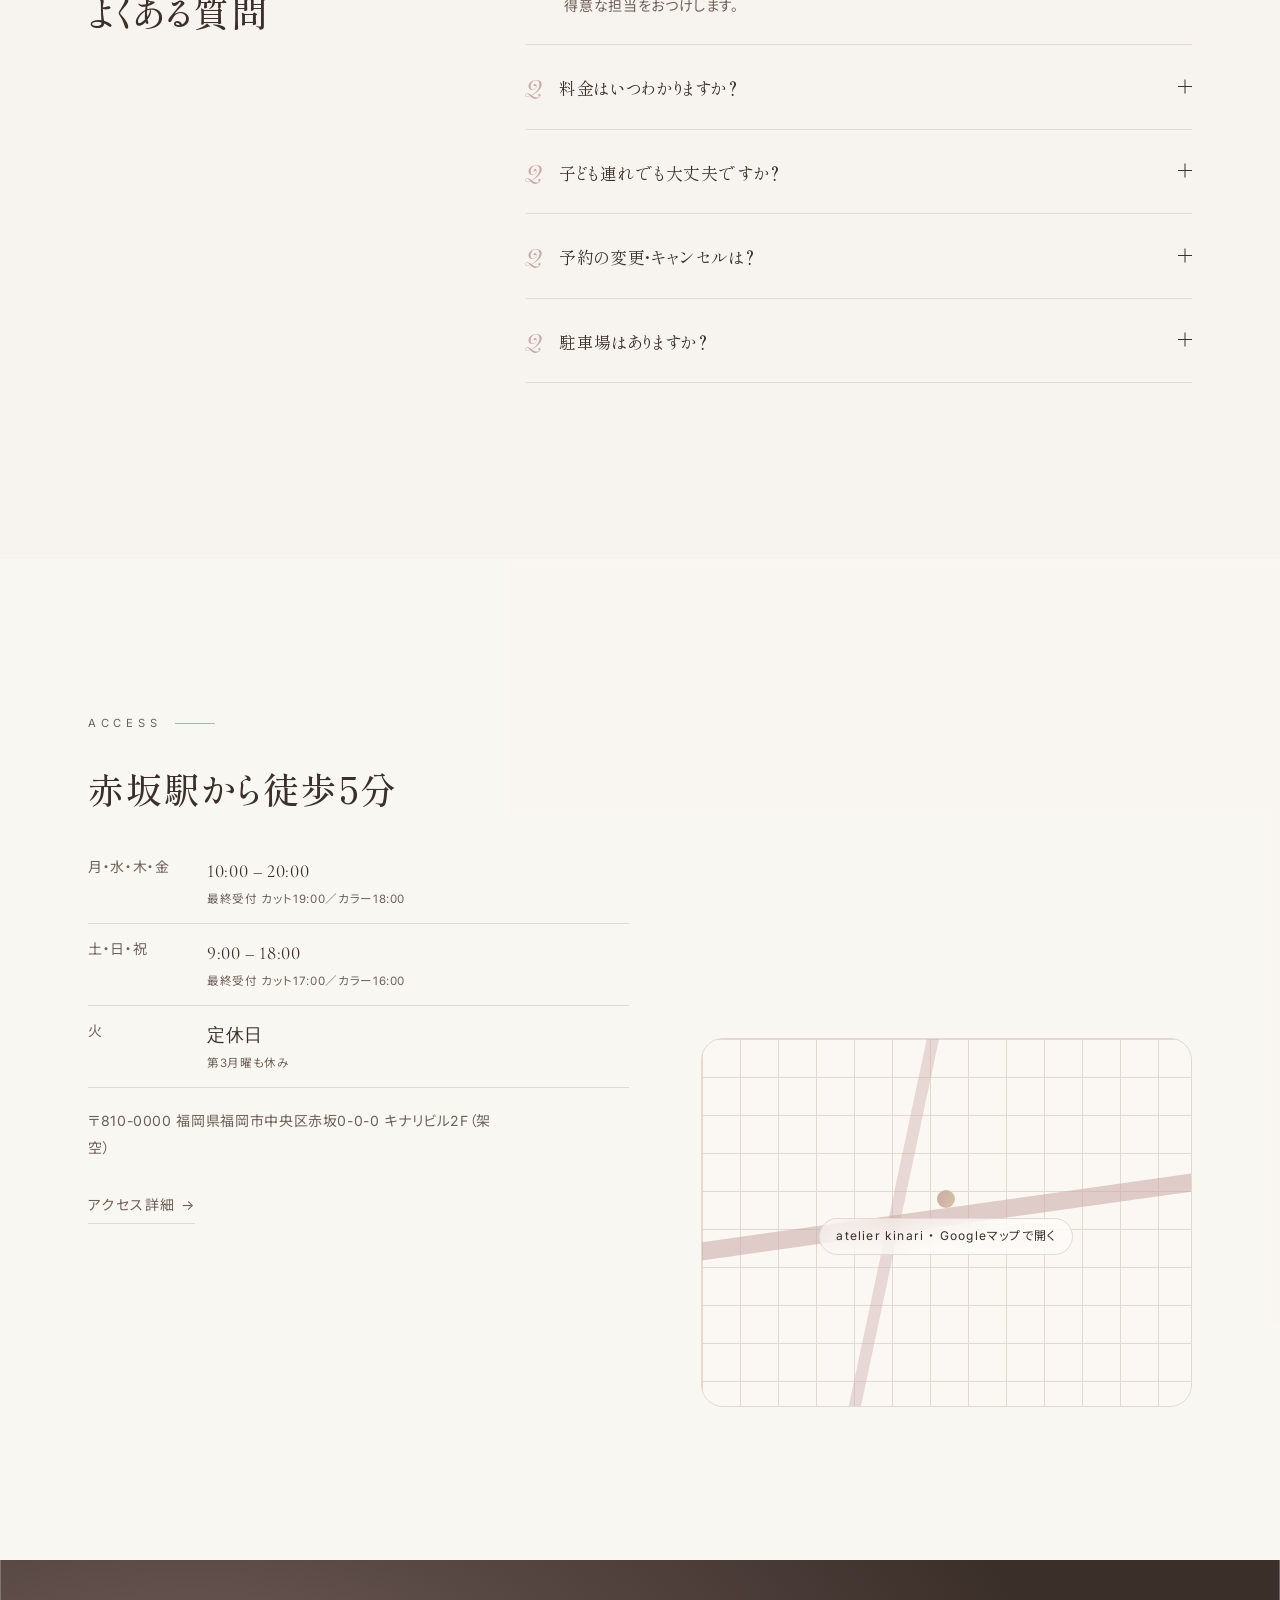
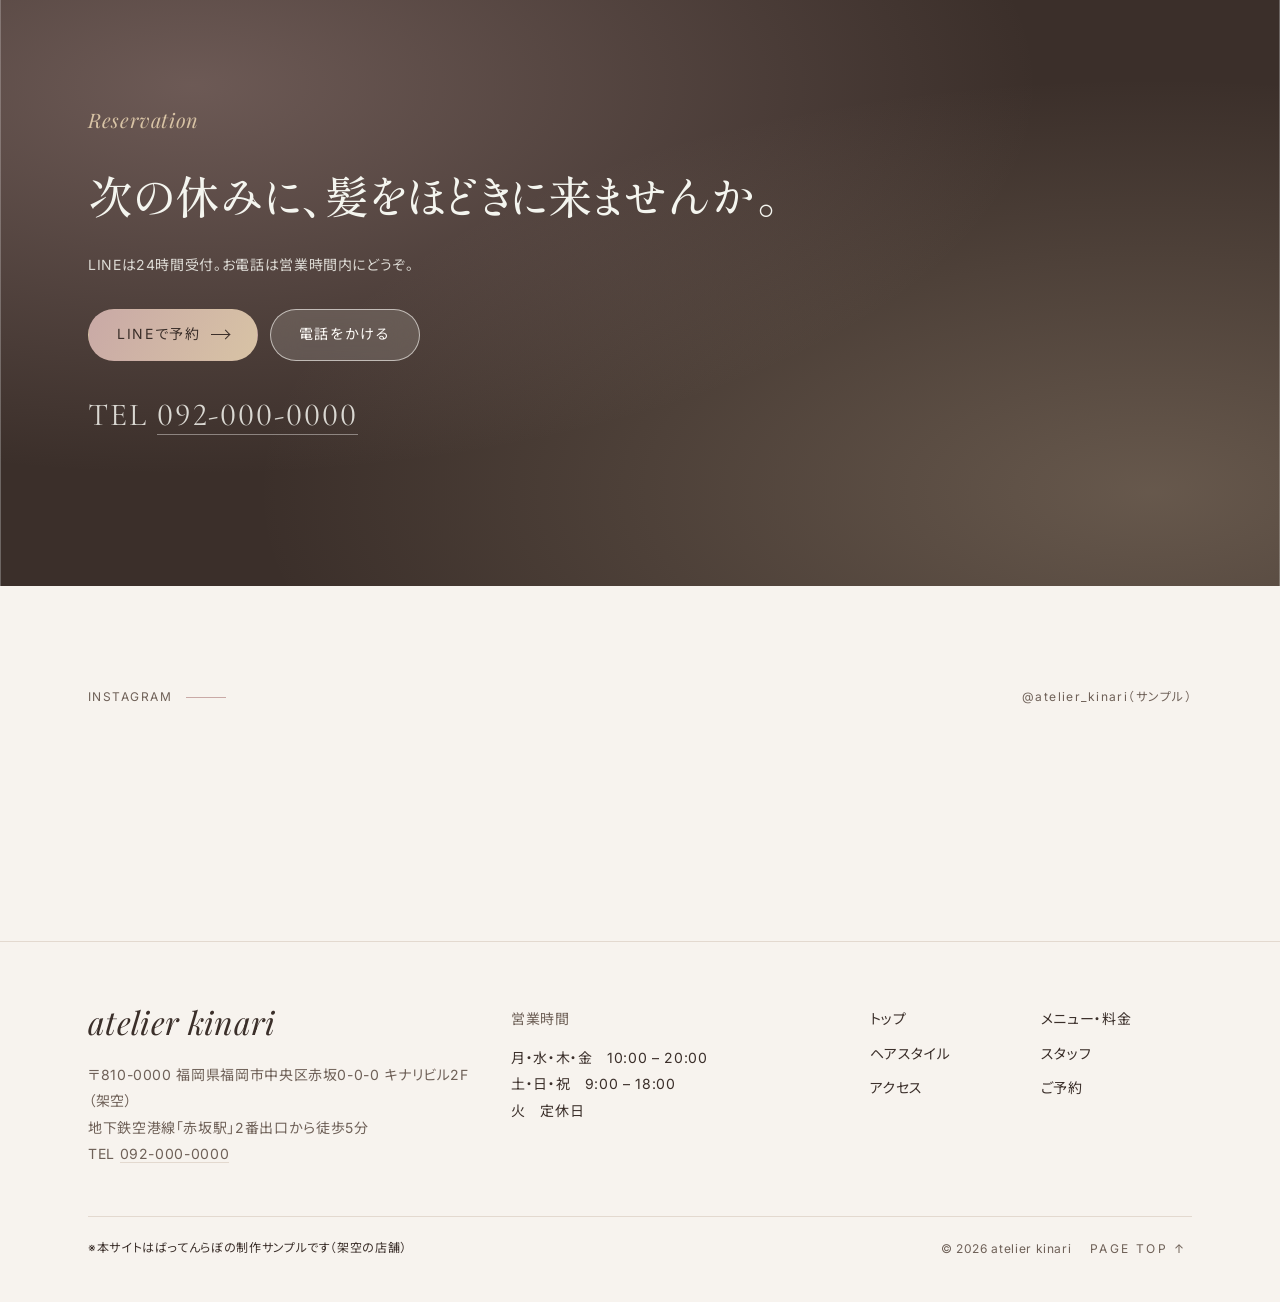
==== commit c9e5e1d1: "Remove hero loading gates and use a deterministic visible entrance animation" ====
--- a/index.html
+++ b/index.html
@@ -1,7 +1,6 @@
 <!doctype html>
 <html lang="ja">
 <head>
-<script>document.documentElement.classList.add("hero-pending");setTimeout(function(){document.documentElement.classList.remove("hero-pending")},6000);</script>
 <meta charset="utf-8">
 <meta name="viewport" content="width=device-width, initial-scale=1, viewport-fit=cover">
 <title>atelier kinari｜福岡・赤坂の美容室</title>
@@ -17,7 +16,7 @@
 <link rel="preconnect" href="https://fonts.gstatic.com" crossorigin>
 <link rel="preconnect" href="https://images.unsplash.com">
 <link rel="stylesheet" href="https://fonts.googleapis.com/css2?family=Cormorant+Garamond:ital,wght@0,400;0,500;1,400&family=Inter:wght@300;400;500&family=Noto+Sans+JP:wght@300;400;500&family=Playfair+Display:ital,wght@0,400;0,500;1,400&family=Shippori+Mincho:wght@400;500&display=swap">
-<link rel="stylesheet" href="./assets/css/style.css?v=20261018-new-hero">
+<link rel="stylesheet" href="./assets/css/style.css?v=20261018-motion-v2">
 </head>
 <body data-page="home">
 
@@ -205,7 +204,7 @@
 
 </main>
 
-<script src="./assets/js/site-data.js?v=20261018-new-hero"></script>
-<script src="./assets/js/main.js?v=20261018-new-hero"></script>
+<script src="./assets/js/site-data.js?v=20261018-motion-v2"></script>
+<script src="./assets/js/main.js?v=20261018-motion-v2"></script>
 </body>
 </html>
--- a/assets/css/style.css
+++ b/assets/css/style.css
@@ -750,18 +750,10 @@
   from { transform: scale(1.08); }
   to { transform: scale(1.02); }
 }
-.hero-pending .hero__media img,
-.hero-pending .hero__title .mask > span,
-.hero-pending .hero__vertical .ch,
-.hero-pending .hero__lead,
-.hero-pending .hero__btns { animation: none !important; }
-.hero-pending .hero__media img { transform: scale(1.08); }
-.hero-pending .hero__vertical { opacity: 0; }
-
 /* Renewed editorial hero: natural salon photography and a calm reading order. */
 .hero--renewed { min-height: min(900px, 100svh); isolation: isolate; }
 .hero--renewed .hero__media picture { display: block; width: 100%; height: 100%; }
-.hero--renewed .hero__media img { object-position: center; animation: heroBreathe 24s ease-in-out infinite alternate; }
+.hero--renewed .hero__media img { object-position: center; animation: heroEntranceZoom 14s cubic-bezier(.2,.6,.3,1) both; }
 .hero--renewed .hero__media::after { background: linear-gradient(90deg, rgba(33,28,24,.64), rgba(33,28,24,.25) 48%, rgba(33,28,24,.04)), linear-gradient(180deg,rgba(33,28,24,.28),transparent 35%,rgba(33,28,24,.2)); }
 .hero--renewed .hero__in { width: 100%; align-content: center; gap: 24px; padding: calc(var(--header-h) + 70px) var(--gutter) 100px; }
 .hero__eyebrow { font-family: var(--f-body); font-size: .65rem; letter-spacing: .25em; color: #fffdf9; }
@@ -772,13 +764,12 @@
 .hero__menu-link { font-size: .8rem; color: #fffdf9; border-bottom: 1px solid rgba(255,255,255,.65); padding: 10px 0; }
 .hero__menu-link span { margin-left: 12px; }
 .hero__signature { font-family: var(--f-latin); font-style: italic; font-size: 1.5rem; color: rgba(255,253,249,.8); margin-top: 10px; }
-.hero--renewed .hero__in > * { animation: heroTextIn 1.2s ease both; }
-.hero--renewed .hero__in > :nth-child(2) { animation-delay: .15s; }
-.hero--renewed .hero__in > :nth-child(3) { animation-delay: .35s; }
-.hero--renewed .hero__in > :nth-child(4) { animation-delay: .55s; }
-.hero--renewed .hero__in > :nth-child(5) { animation-delay: .7s; }
-@keyframes heroTextIn { from { opacity: 0; transform: translateY(12px); } to { opacity: 1; transform: translateY(0); } }
-.hero-pending .hero--renewed .hero__in > * { animation: none !important; opacity: 0; }
+.hero--renewed .hero__in > * { animation: heroTextIn 1.8s cubic-bezier(.2,.65,.3,1) both; }
+.hero--renewed .hero__in > :nth-child(2) { animation-delay: .25s; }
+.hero--renewed .hero__in > :nth-child(3) { animation-delay: .55s; }
+.hero--renewed .hero__in > :nth-child(4) { animation-delay: .85s; }
+.hero--renewed .hero__in > :nth-child(5) { animation-delay: 1s; }
+@keyframes heroTextIn { from { opacity: 0; transform: translateY(24px); } to { opacity: 1; transform: translateY(0); } }
 @media (max-width: 600px) {
   .hero--renewed { min-height: max(740px, 100svh); }
   .hero--renewed .hero__in { align-content: end; gap: 18px; padding: 150px var(--gutter) 100px; }
@@ -792,3 +783,5 @@
 @media (prefers-reduced-motion: reduce) {
   .hero--renewed .hero__media img, .hero--renewed .hero__in > * { animation: none !important; transform: none !important; opacity: 1 !important; }
 }
+
+@keyframes heroEntranceZoom { from { transform: scale(1.16); } to { transform: scale(1.02); } }
